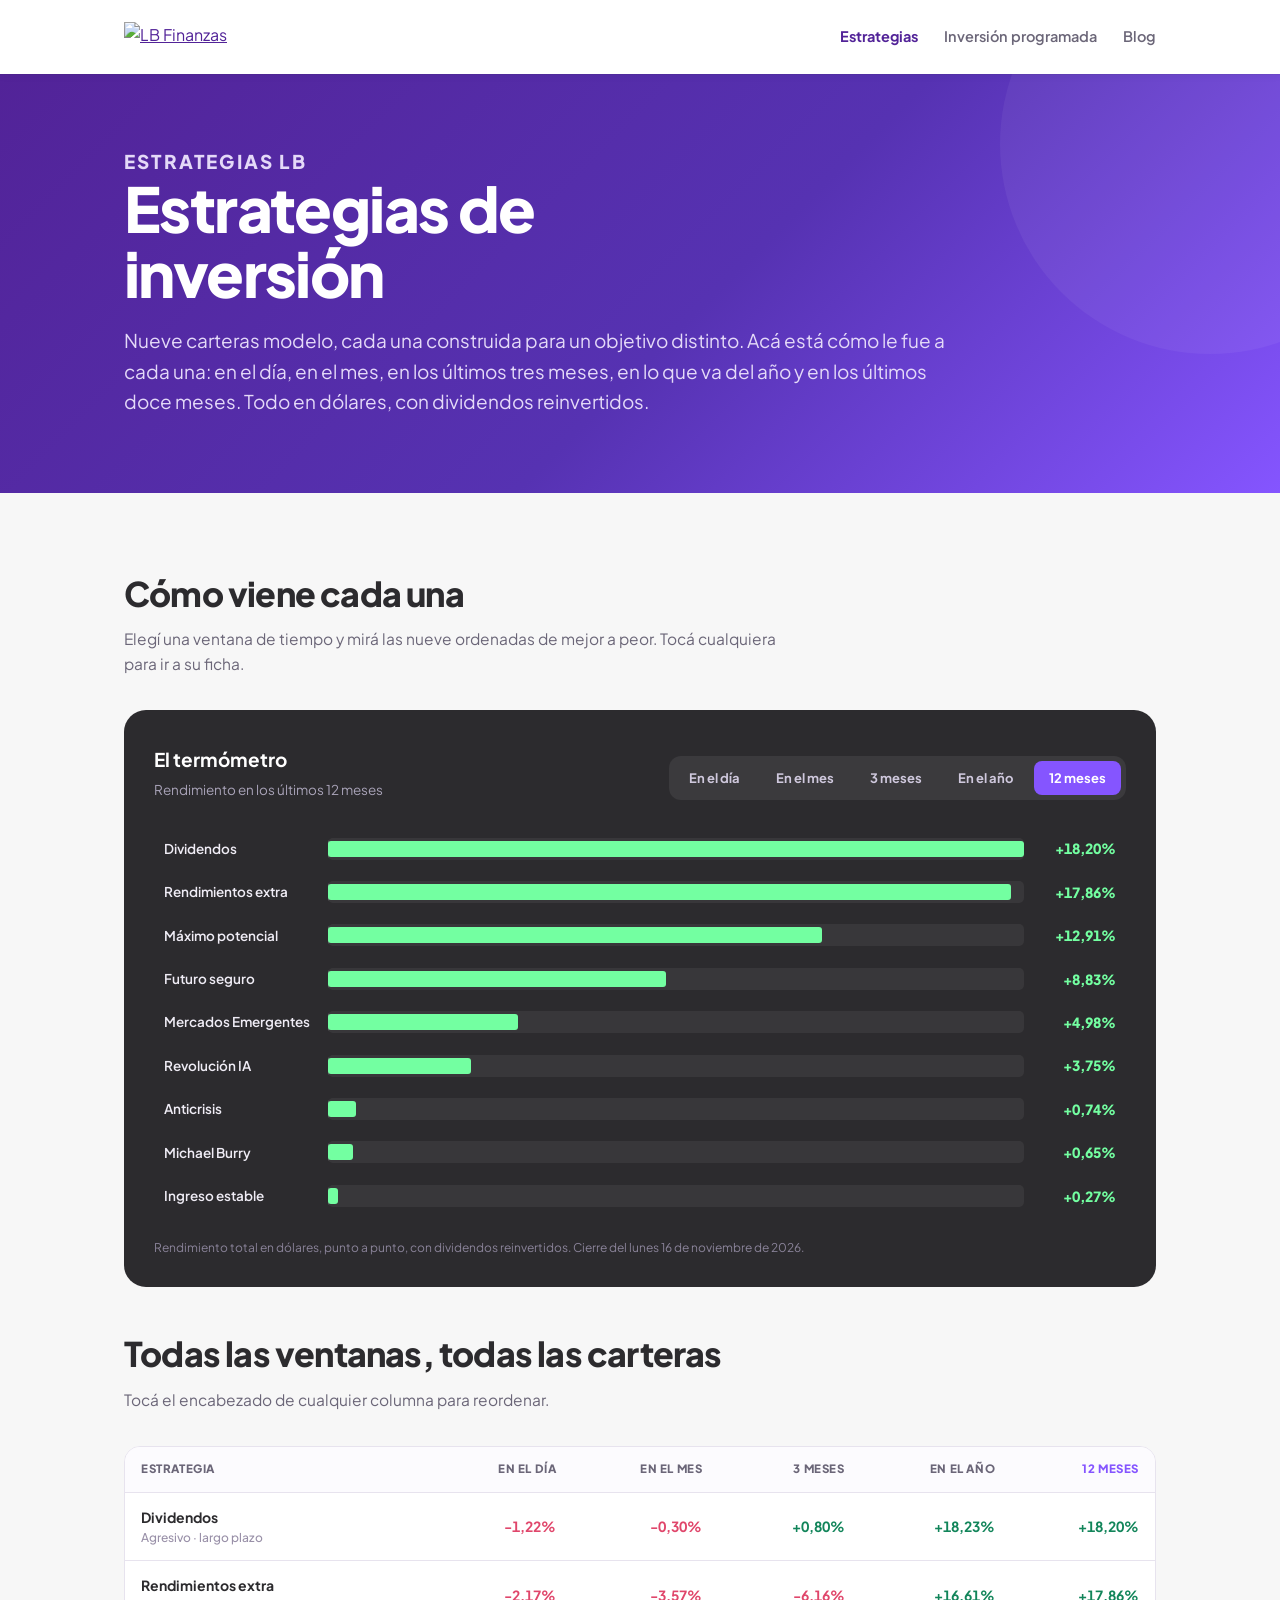
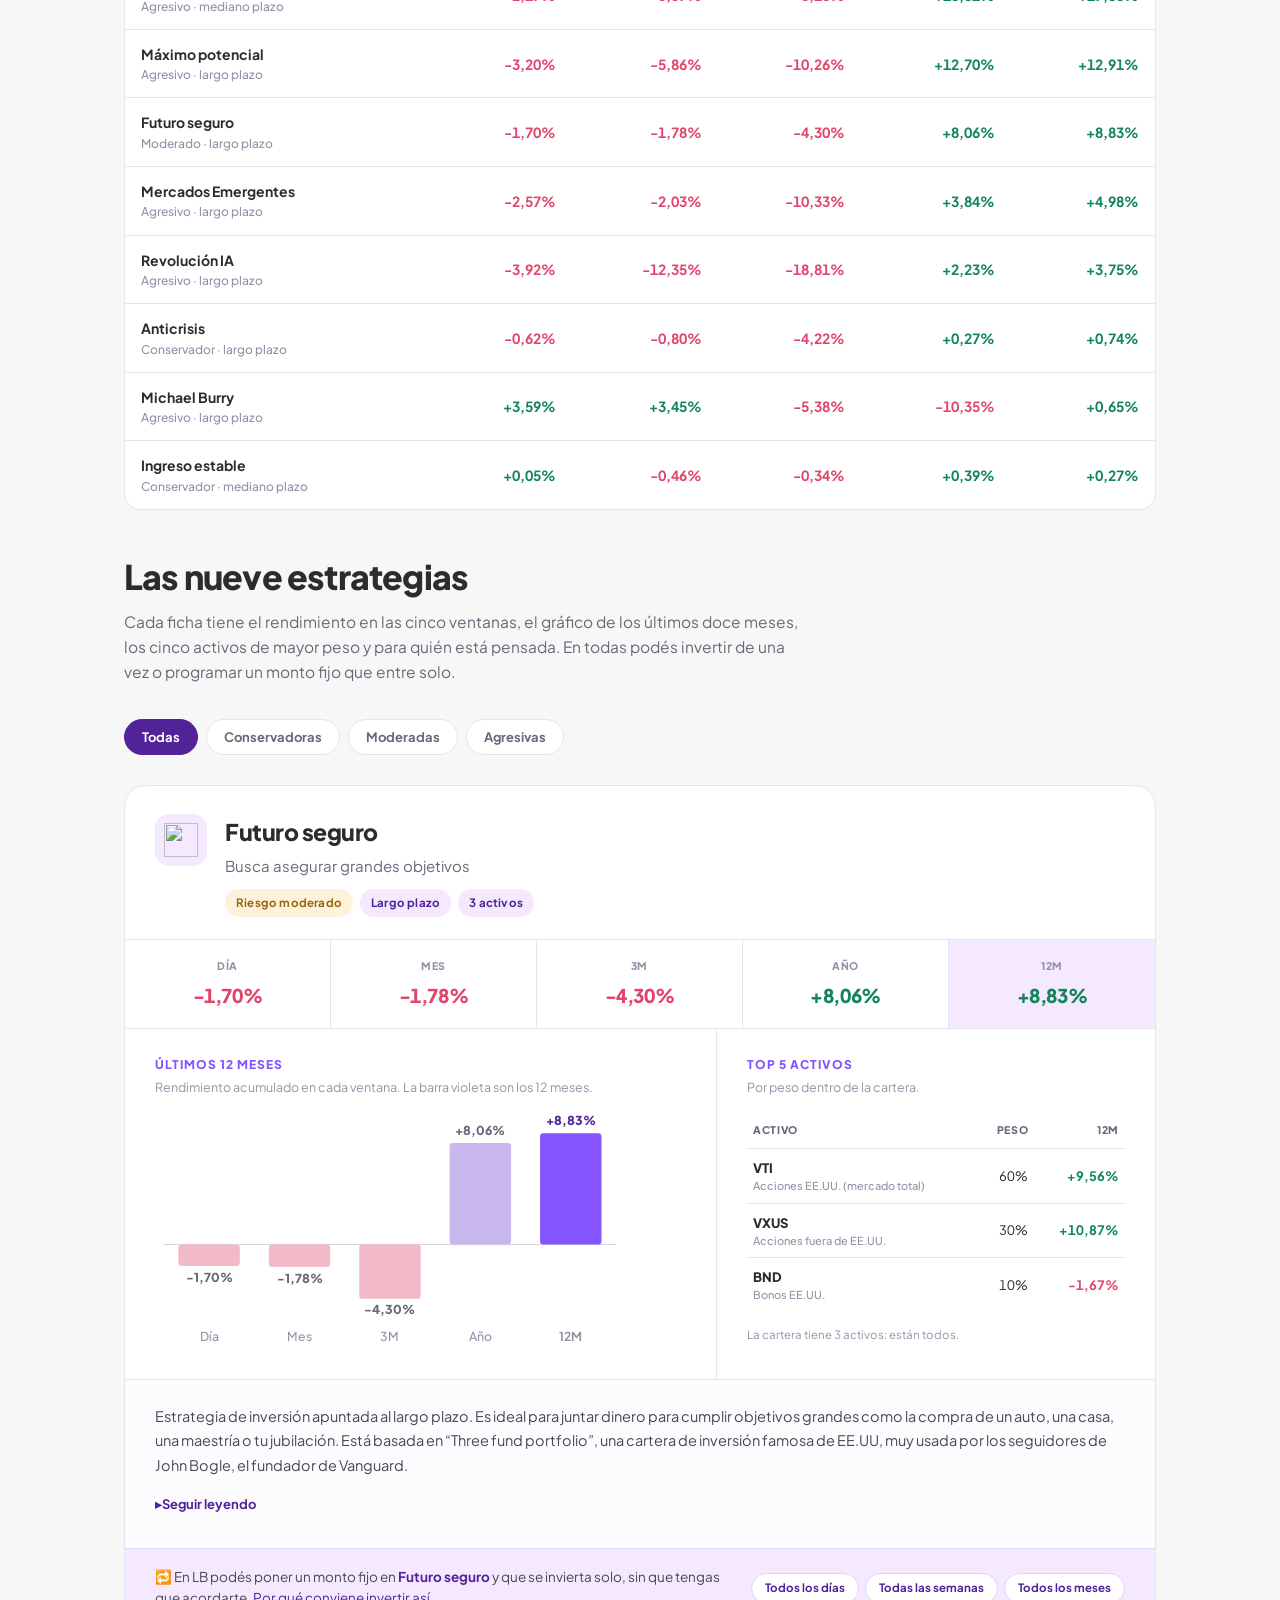
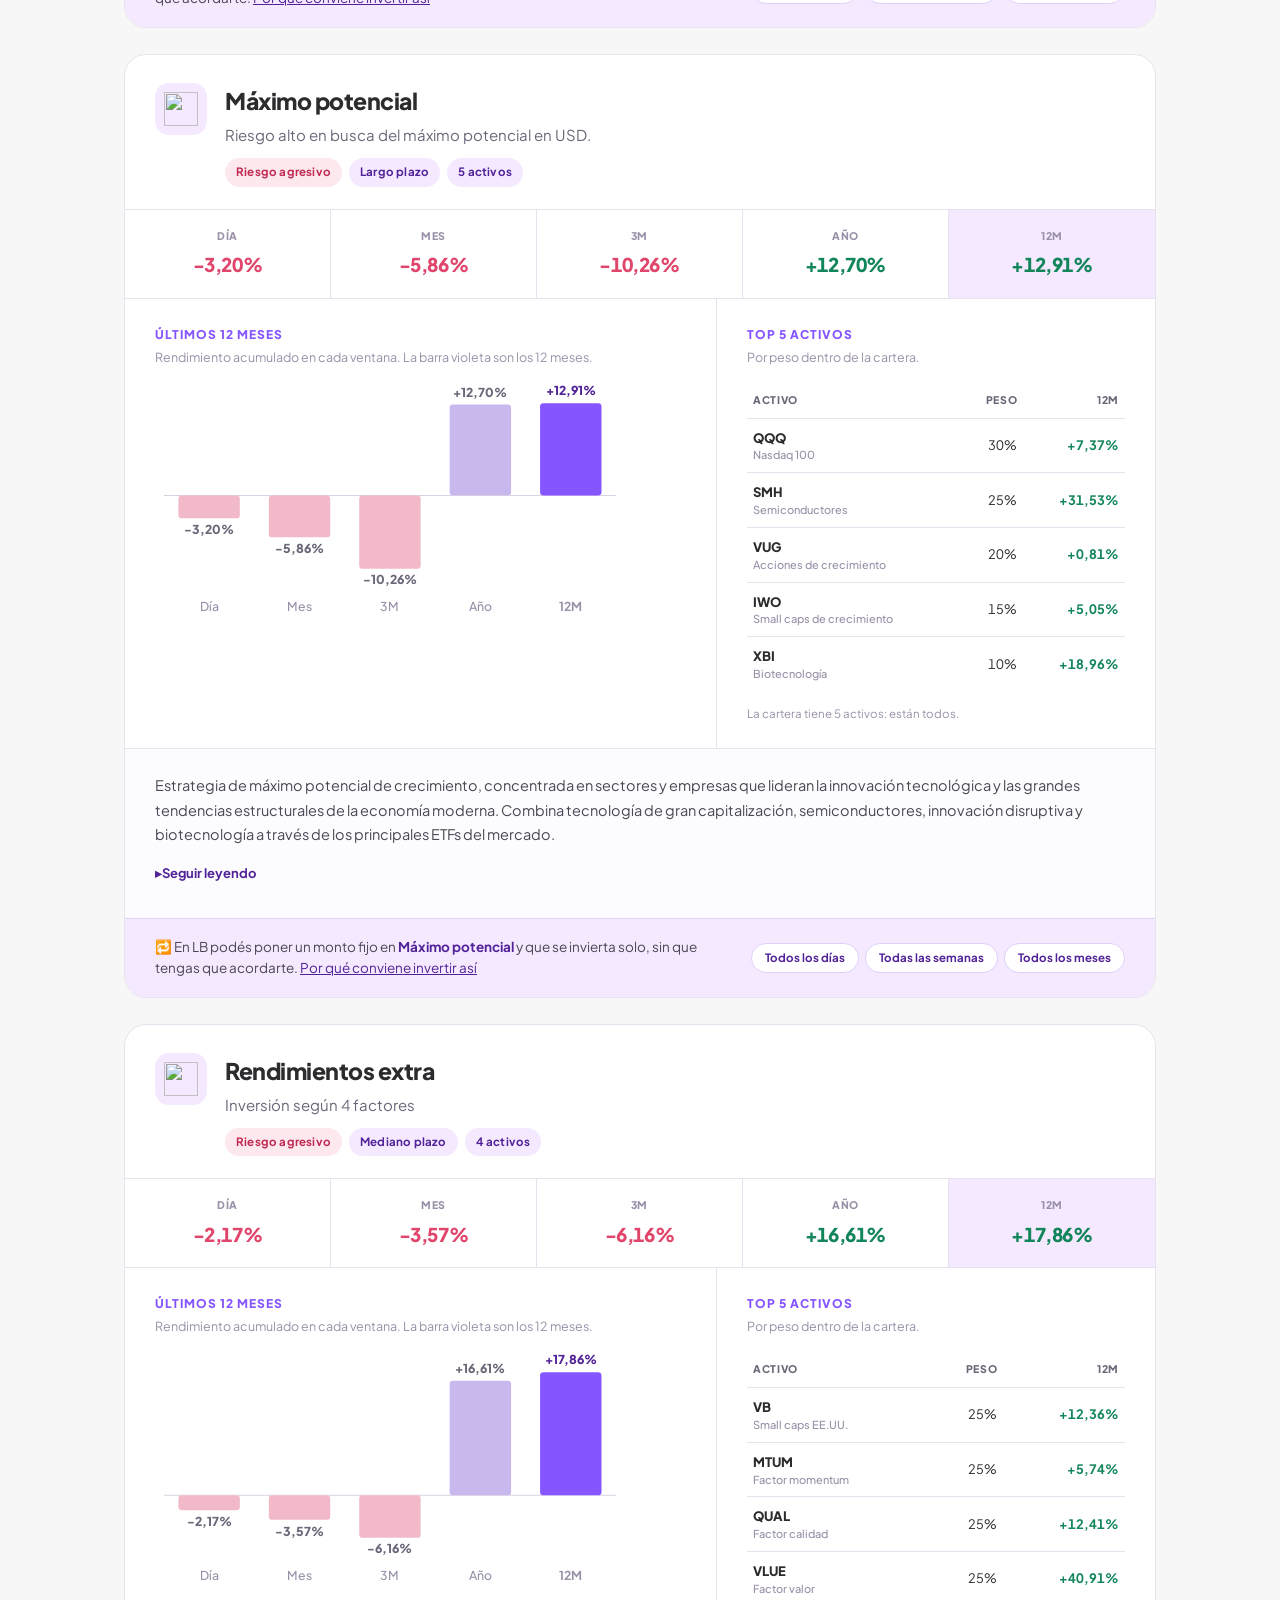
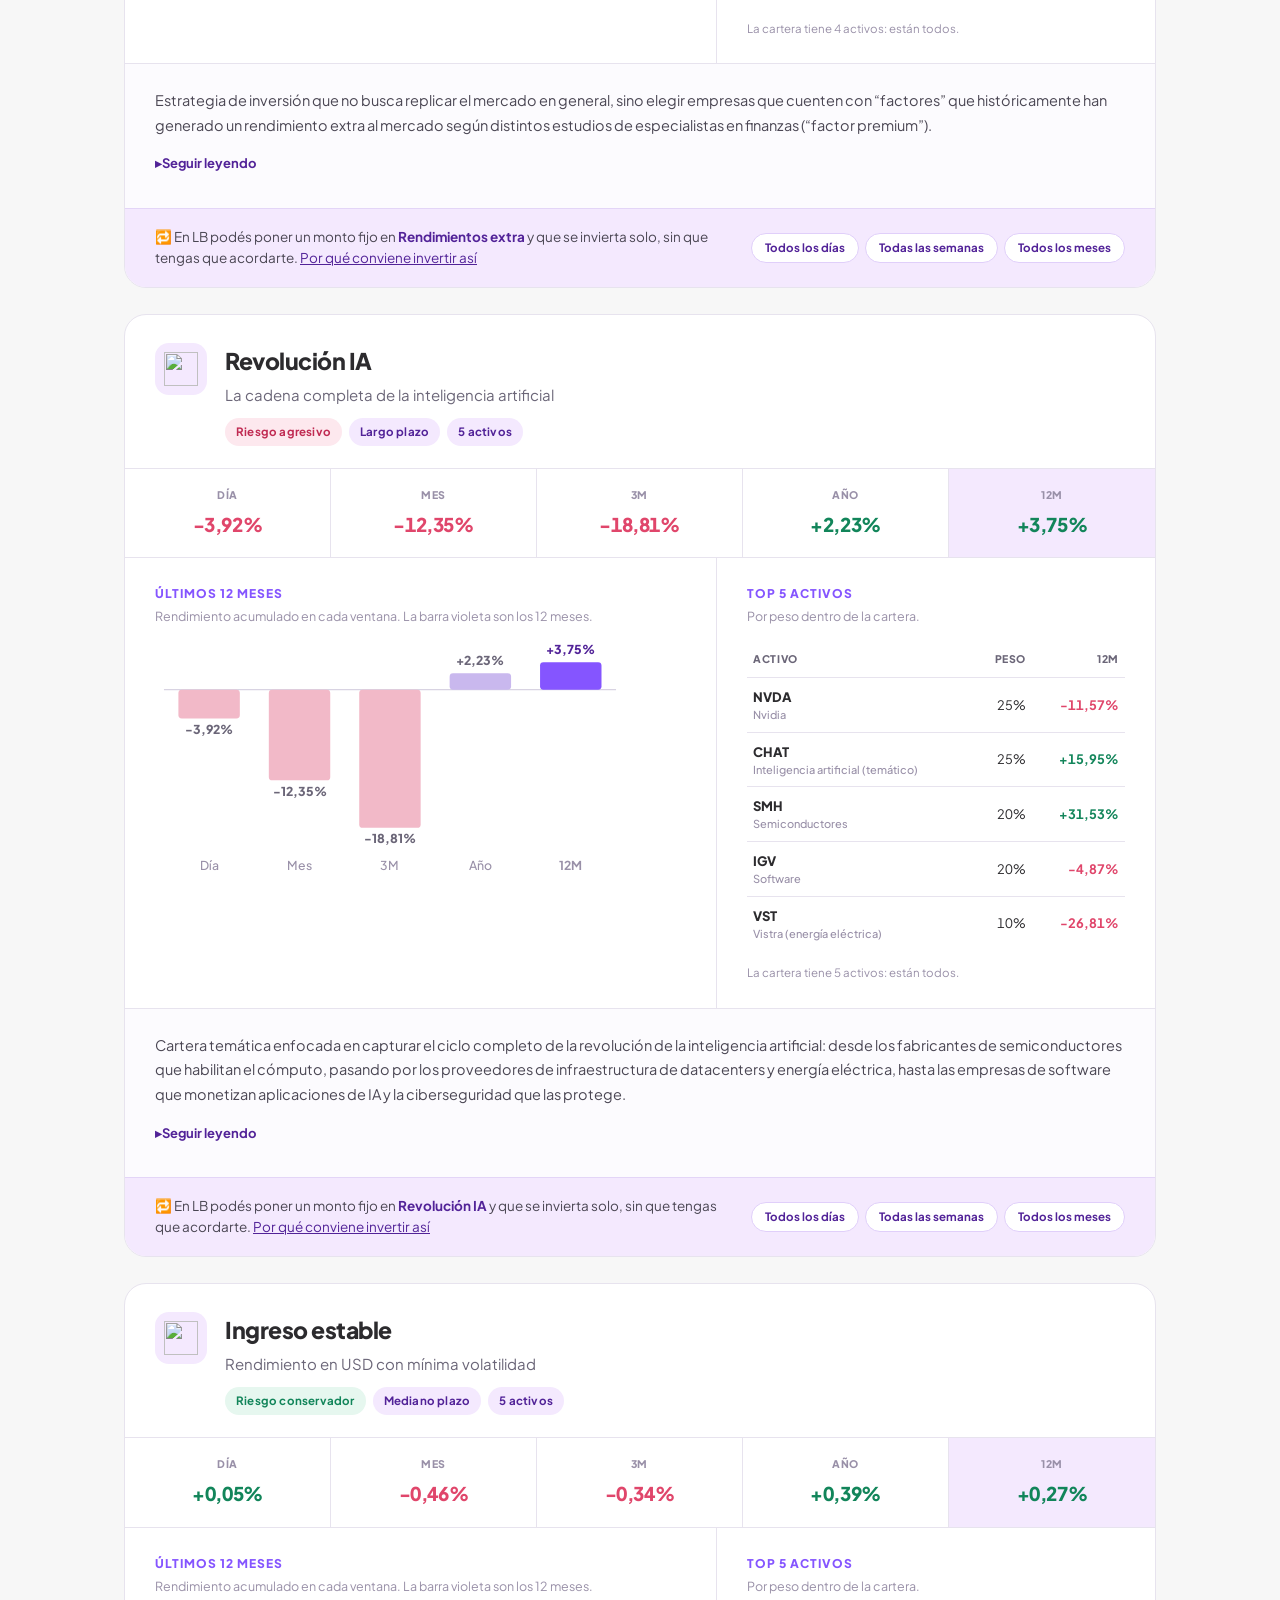
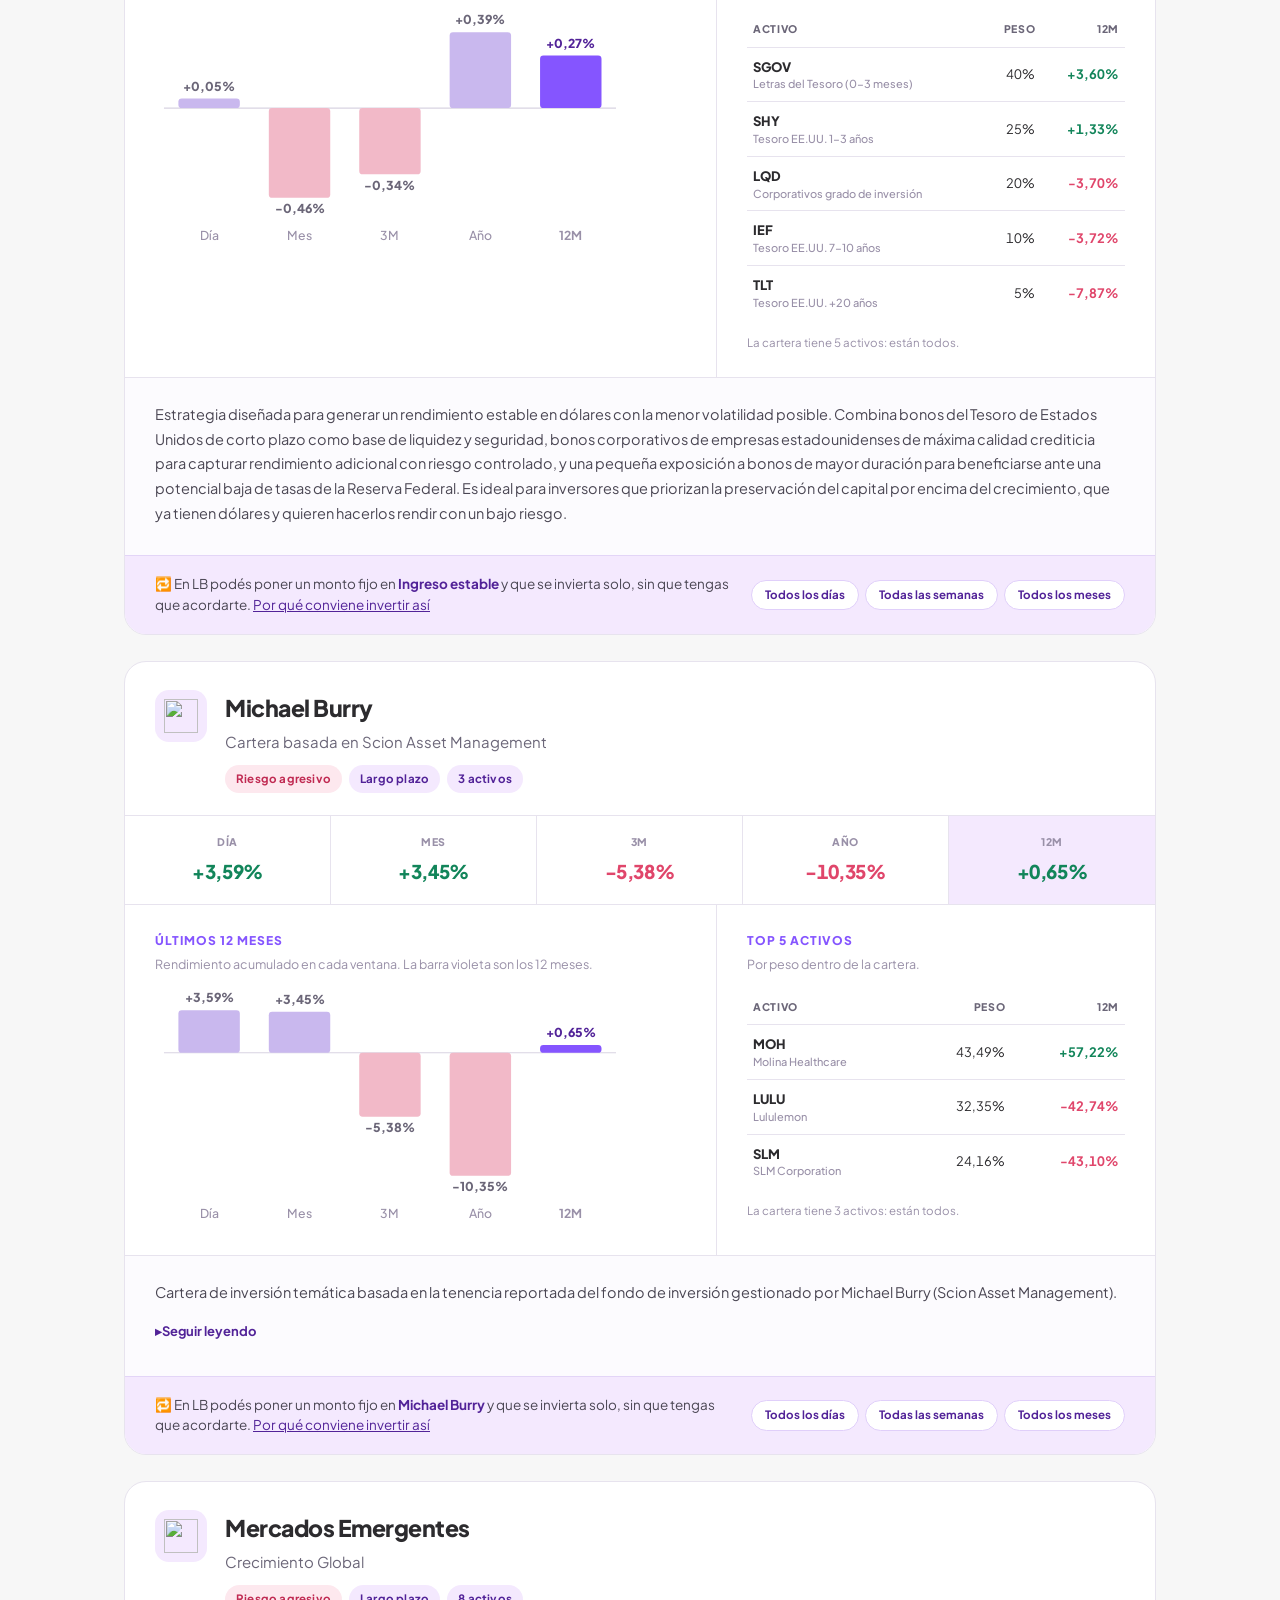
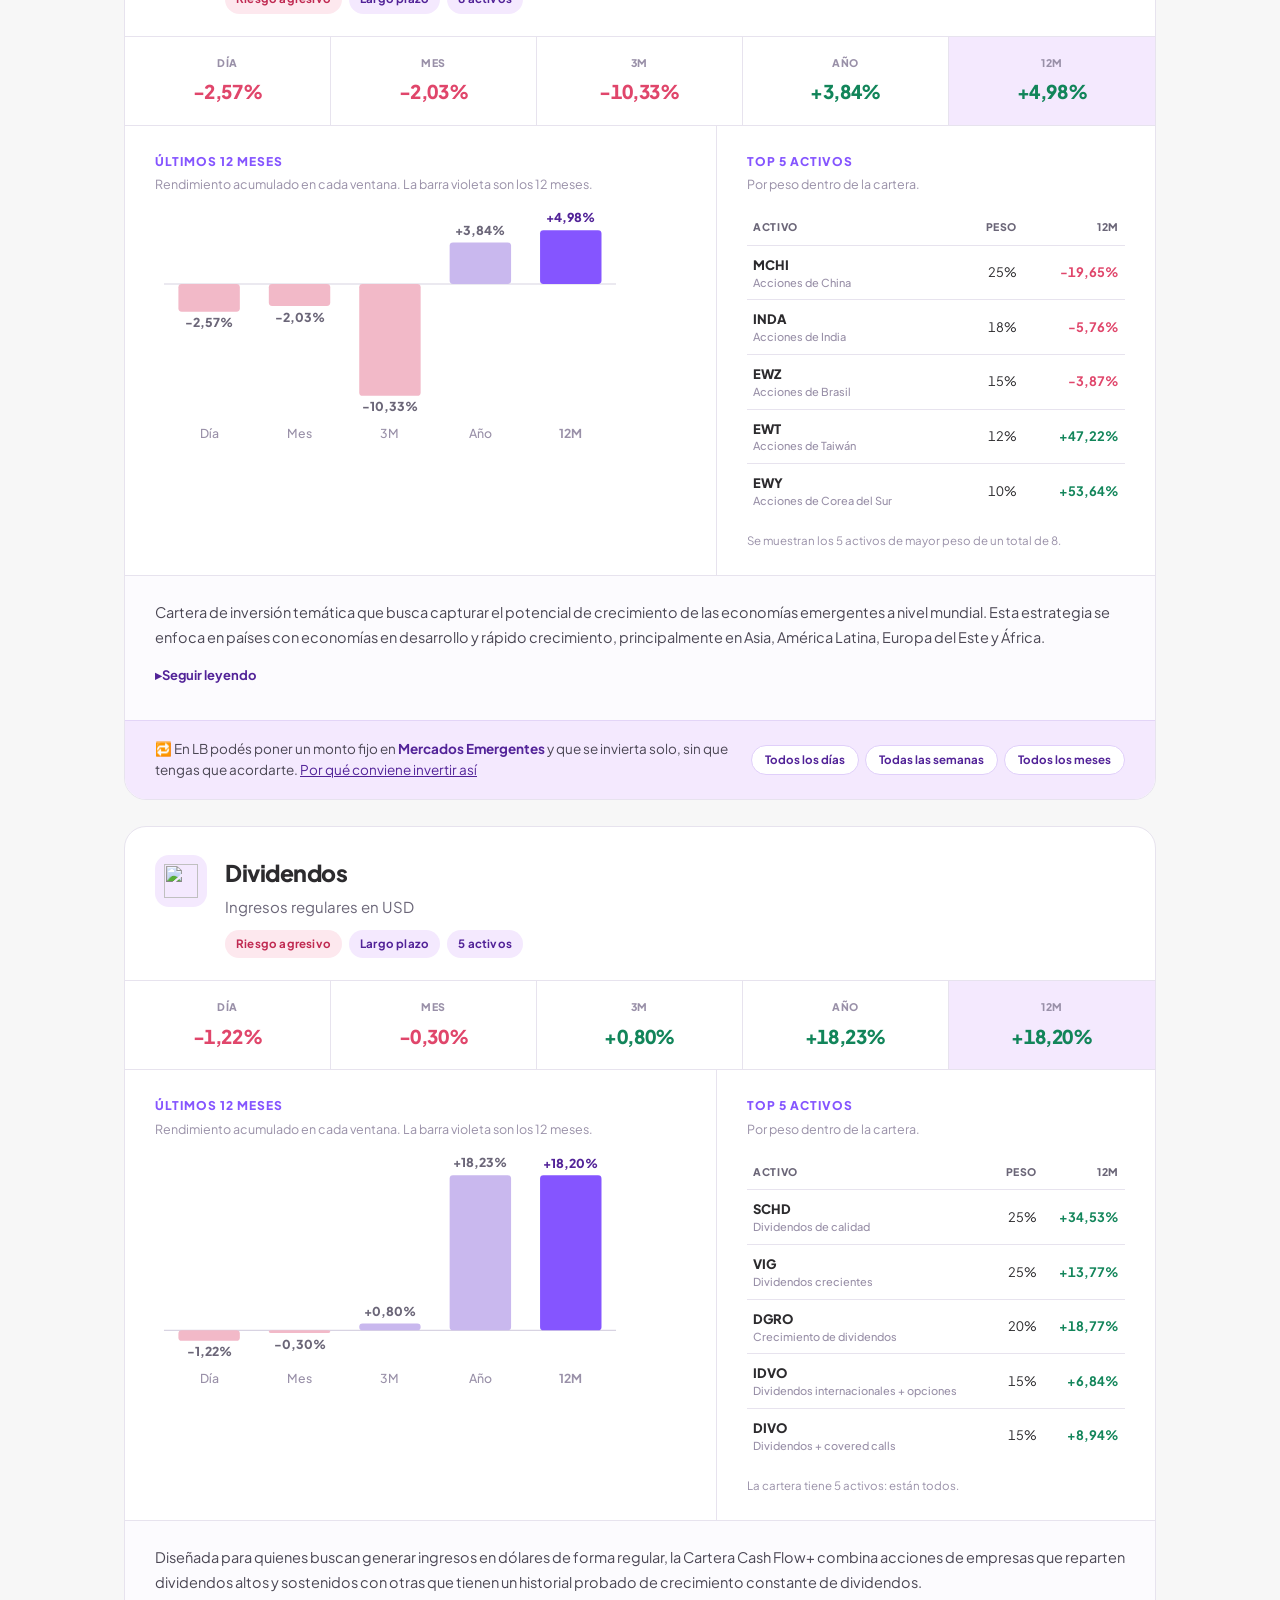
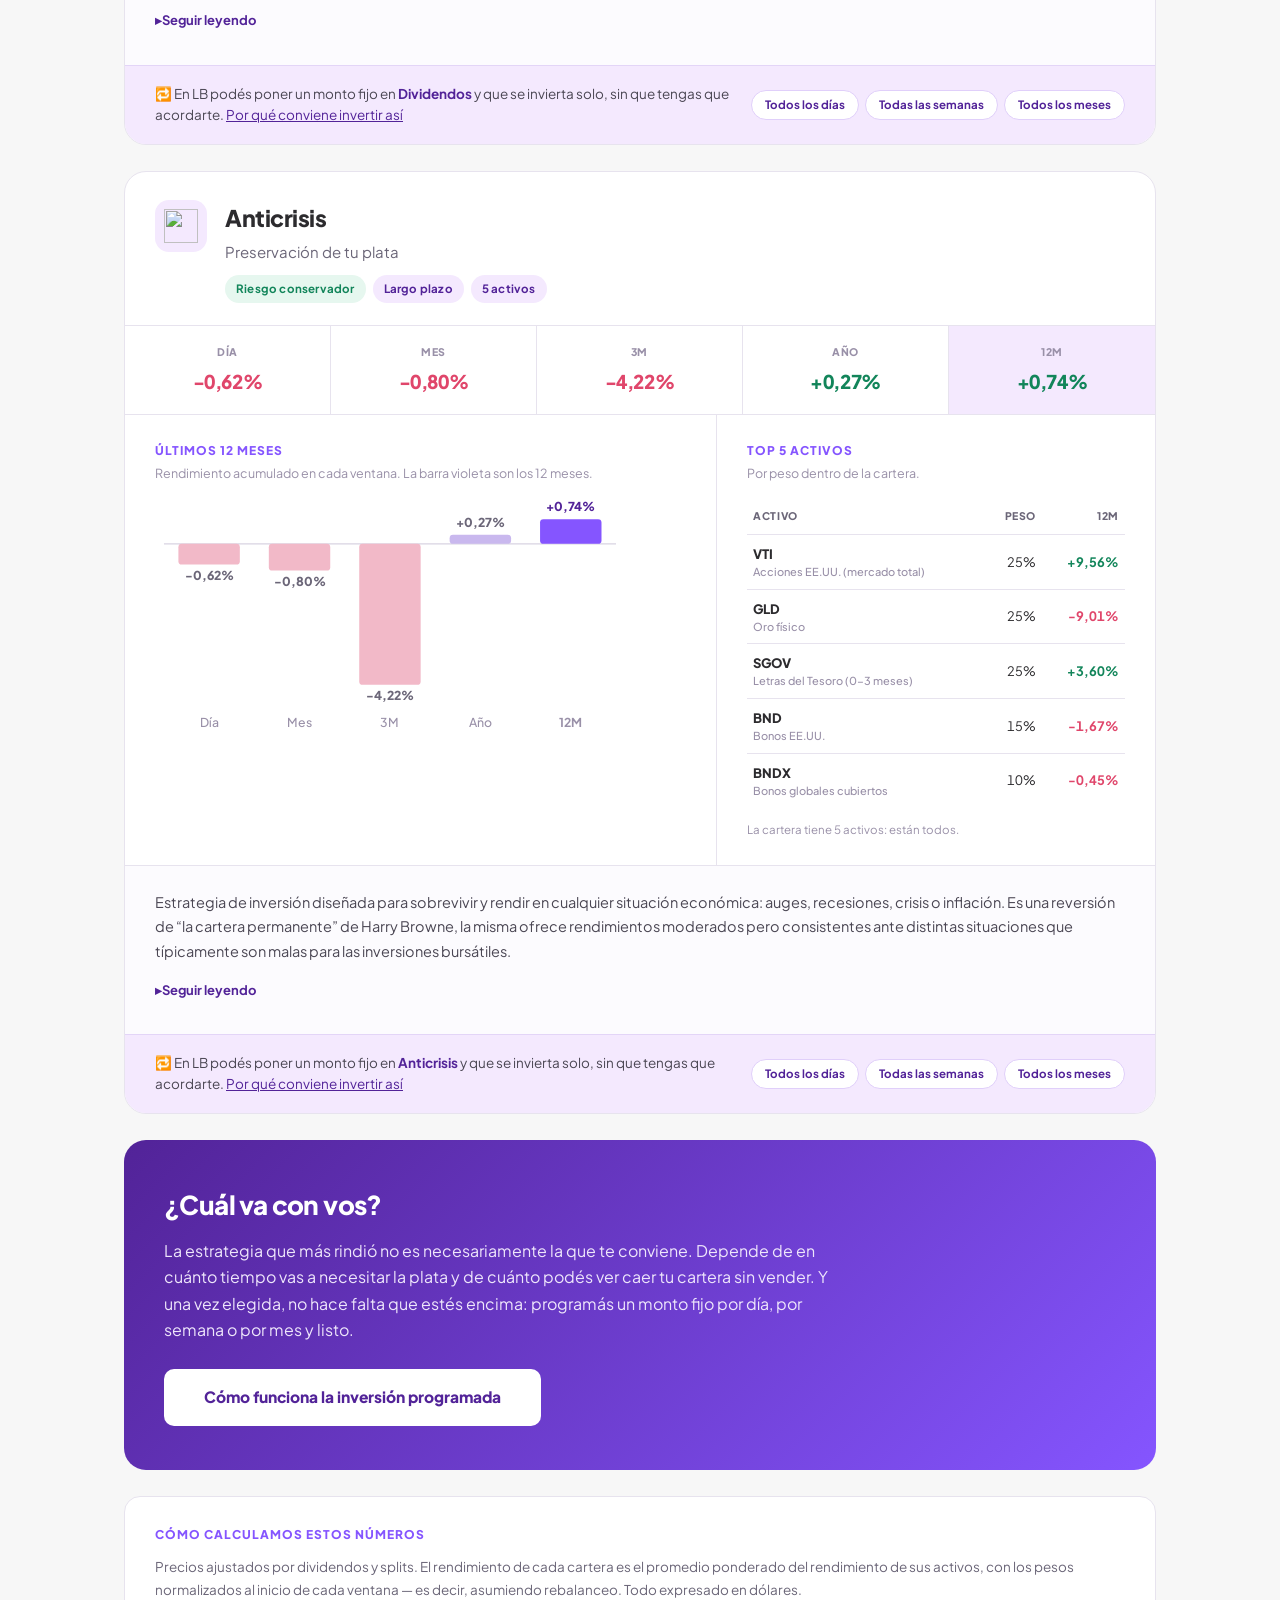
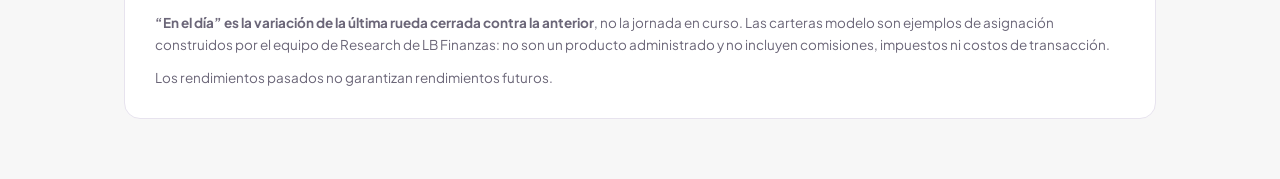
==== public/index.html @ f905b4fc "landing: rendimientos al 16/11/2026 [skip ci]" ====
<!DOCTYPE html>
<html lang="es-AR">
<head>
<meta charset="utf-8">
<meta name="viewport" content="width=device-width, initial-scale=1">
<title>Estrategias de inversión · LB Finanzas</title>
<meta name="description" content="Todas las estrategias de inversión de LB Finanzas, con su rendimiento en el día, el mes, los últimos 3 meses, el año y los últimos 12 meses.">
<link rel="icon" type="image/png" sizes="64x64" href="/assets/favicon-64.png">
<link rel="apple-touch-icon" sizes="180x180" href="/assets/apple-touch-icon.png">
<meta name="theme-color" content="#522398">
<link rel="preconnect" href="https://fonts.googleapis.com">
<link rel="preconnect" href="https://fonts.gstatic.com" crossorigin>
<link href="https://fonts.googleapis.com/css2?family=Plus+Jakarta+Sans:wght@400;500;600;700;800&display=swap" rel="stylesheet">
<style>
:root{
  --violeta:#522398;
  --violeta-medio:#5632b2;
  --acento:#8555ff;
  --lavanda:#f4e9fe;
  --verde:#73ffa1;
  --negro:#2c2b2e;
  --blanco:#fbfafd;
  --fondo:#f7f7f7;
  --gris:#6b6678;
  --gris-claro:#9990a8;
  --linea:#e7e3ee;
  --rojo:#e0466b;
  --verde-texto:#12855a;
  --grad:linear-gradient(135deg,#522398 0%,#5632b2 55%,#8555ff 100%);
  --radio:16px;
}
*{box-sizing:border-box}
html{scroll-behavior:smooth;scroll-padding-top:96px}
@media (prefers-reduced-motion:reduce){html{scroll-behavior:auto}*{animation:none!important;transition:none!important}}
body{
  margin:0;background:var(--fondo);color:var(--negro);
  font-family:'Plus Jakarta Sans',-apple-system,BlinkMacSystemFont,'Segoe UI',Arial,sans-serif;
  font-size:16px;line-height:1.6;-webkit-font-smoothing:antialiased;
}
.wrap{max-width:1080px;margin:0 auto;padding:0 24px}
.num{font-variant-numeric:tabular-nums;font-feature-settings:"tnum"}
a{color:var(--violeta)}
:focus-visible{outline:3px solid var(--acento);outline-offset:3px;border-radius:6px}

/* ---------- NAV ---------- */
.nav{position:sticky;top:0;z-index:50;background:#fff;box-shadow:0 1px 0 rgba(44,43,46,.06),0 2px 8px rgba(44,43,46,.05)}
.nav-in{max-width:1080px;margin:0 auto;padding:22px 24px;display:flex;align-items:center;gap:28px}
.nav-logo{display:flex;align-items:center;flex:0 0 auto}
.nav-logo img{height:30px;width:auto;display:block}
.nav-links{display:flex;align-items:center;gap:26px;margin-left:auto}
.nav-links a{font-size:14.5px;font-weight:600;color:var(--gris);text-decoration:none;white-space:nowrap}
.nav-links a:hover{color:var(--violeta)}
.nav-links a[aria-current="page"]{color:var(--violeta);font-weight:700}

/* ---------- HERO ---------- */
.hero{background:var(--violeta);background-image:var(--grad);color:#fff;padding:72px 0 76px;position:relative;overflow:hidden}
.hero::after{content:"";position:absolute;right:-140px;top:-140px;width:420px;height:420px;border-radius:50%;background:rgba(255,255,255,.05)}
.hero-in{position:relative;z-index:2;max-width:1080px;margin:0 auto;padding:0 24px}
.eyebrow{font-size:12px;font-weight:800;letter-spacing:2.2px;color:var(--verde);margin:0 0 18px}
.hero h1{font-size:clamp(38px,6vw,62px);line-height:1.04;font-weight:800;letter-spacing:-1.6px;margin:0 0 20px;max-width:15ch}
.hero p{font-size:clamp(16px,2vw,19px);line-height:1.6;color:#e4d9f8;max-width:60ch;margin:0}

/* ---------- SECCIONES ---------- */
section{padding:64px 0}
section:first-of-type{padding-top:74px}
section:first-of-type .sec-h{margin-top:0}
.sec-h{margin:40px 0 6px;font-size:clamp(26px,3.4vw,34px);font-weight:800;letter-spacing:-.8px}
.sec-b{margin:0 0 34px;font-size:15.5px;color:var(--gris);max-width:62ch}

/* ---------- TERMÓMETRO ---------- */
.termo{background:var(--negro);border-radius:22px;padding:34px 30px 30px;color:#fff}
.termo-top{display:flex;flex-wrap:wrap;gap:18px;align-items:flex-end;justify-content:space-between;margin-bottom:28px}
.termo-top h3{margin:0 0 4px;font-size:19px;font-weight:700;color:#fff}
.termo-top p{margin:0;font-size:13.5px;color:#a9a3b8}
.ventanas{display:flex;flex-wrap:wrap;gap:6px;background:rgba(255,255,255,.07);padding:5px;border-radius:12px}
.ventanas button{
  border:0;background:transparent;color:#cfc8dd;font-family:inherit;font-size:13px;font-weight:700;
  padding:9px 15px;border-radius:8px;cursor:pointer;transition:background .15s,color .15s;white-space:nowrap
}
.ventanas button:hover{color:#fff}
.ventanas button[aria-selected="true"]{background:var(--acento);color:#fff}
.barras{display:flex;flex-direction:column;gap:3px}
.barra{
  display:grid;grid-template-columns:150px 1fr 78px;align-items:center;gap:14px;
  padding:9px 10px;border-radius:10px;background:transparent;border:0;width:100%;
  color:inherit;font-family:inherit;text-align:left;cursor:pointer;text-decoration:none;transition:background .15s
}
.barra:hover{background:rgba(255,255,255,.06)}
.barra-n{font-size:13.5px;font-weight:600;color:#efecf5;overflow:hidden;text-overflow:ellipsis;white-space:nowrap}
.barra-riel{position:relative;height:22px;background:rgba(255,255,255,.06);border-radius:5px;overflow:hidden}
.barra-cero{position:absolute;top:0;bottom:0;width:1px;background:rgba(255,255,255,.28)}
.barra-f{position:absolute;top:3px;bottom:3px;border-radius:3px;transition:left .45s cubic-bezier(.4,0,.2,1),width .45s cubic-bezier(.4,0,.2,1)}
.barra-v{font-size:14px;font-weight:800;text-align:right}
.pos{color:var(--verde)}.neg{color:#ff8fa8}
.termo-pie{margin:22px 0 0;font-size:12px;color:#8a8399}

/* ---------- TABLA ---------- */
.tabla-caja{background:#fff;border:1px solid var(--linea);border-radius:var(--radio);overflow-x:auto}
table{width:100%;border-collapse:collapse;min-width:660px}
th,td{padding:13px 16px;text-align:right;font-size:14px;border-bottom:1px solid var(--linea)}
th:first-child,td:first-child{text-align:left}
thead th{font-size:11.5px;font-weight:800;letter-spacing:.6px;text-transform:uppercase;color:var(--gris);background:#fcfbfe;position:sticky;top:0}
tbody tr:last-child td{border-bottom:0}
tbody tr:hover{background:#fbf9ff}
td.nom a{font-weight:700;color:var(--negro);text-decoration:none}
td.nom a:hover{color:var(--violeta)}
td.nom small{display:block;font-weight:500;color:var(--gris-claro);font-size:12px}
.v-pos{color:var(--verde-texto);font-weight:700}
.v-neg{color:var(--rojo);font-weight:700}
.v-cero{color:var(--gris)}
th.ord{cursor:pointer;user-select:none;white-space:nowrap}
th.ord:hover{color:var(--violeta)}
th.ord[aria-sort]{color:var(--acento)}

/* ---------- FILTROS ---------- */
.filtros{display:flex;flex-wrap:wrap;gap:8px;margin-bottom:30px}
.filtros button{
  border:1px solid var(--linea);background:#fff;color:var(--gris);font-family:inherit;
  font-size:13px;font-weight:700;padding:9px 17px;border-radius:100px;cursor:pointer;transition:.15s
}
.filtros button:hover{border-color:var(--acento);color:var(--violeta)}
.filtros button[aria-pressed="true"]{background:var(--violeta);border-color:var(--violeta);color:#fff}

/* ---------- CARDS ---------- */
.cards{display:flex;flex-direction:column;gap:26px;margin-bottom:26px}
.card{background:#fff;border:1px solid var(--linea);border-radius:22px;overflow:hidden;scroll-margin-top:96px}
.card[hidden]{display:none}
.card-h{display:flex;gap:18px;align-items:flex-start;padding:28px 30px 22px;border-bottom:1px solid var(--linea)}
.card-ico{width:52px;height:52px;flex:0 0 52px;border-radius:14px;background:var(--lavanda);display:flex;align-items:center;justify-content:center;padding:9px}
.card-ico img{width:100%;height:100%;object-fit:contain}
.card-tit{flex:1;min-width:0}
.card-tit h3{margin:0 0 3px;font-size:23px;font-weight:800;letter-spacing:-.5px}
.card-tit p{margin:0 0 11px;font-size:15px;color:var(--gris)}
.chips{display:flex;flex-wrap:wrap;gap:7px}
.chip{font-size:11.5px;font-weight:700;padding:5px 11px;border-radius:100px;background:var(--lavanda);color:var(--violeta);letter-spacing:.2px}
.chip.r-conservative{background:#e6f7ef;color:#12855a}
.chip.r-moderate{background:#fff2dd;color:#9a6608}
.chip.r-aggressive{background:#fde8ee;color:#c02a52}

.kpis{display:grid;grid-template-columns:repeat(5,1fr);border-bottom:1px solid var(--linea)}
.kpi{padding:18px 14px;text-align:center;border-right:1px solid var(--linea)}
.kpi:last-child{border-right:0}
.kpi.destacado{background:var(--lavanda)}
.kpi-l{display:block;font-size:10.5px;font-weight:800;letter-spacing:.7px;text-transform:uppercase;color:var(--gris-claro);margin-bottom:5px}
.kpi-v{font-size:19px;font-weight:800;letter-spacing:-.4px}

.card-b{display:grid;grid-template-columns:1.15fr .85fr;gap:0}
.graf{padding:26px 30px;border-right:1px solid var(--linea)}
.bloque-t{margin:0 0 3px;font-size:12px;font-weight:800;letter-spacing:1px;color:var(--acento);text-transform:uppercase}
.bloque-s{margin:0 0 16px;font-size:12.5px;color:var(--gris-claro)}
.graf svg{width:100%;max-width:470px;height:auto;display:block}
.act{padding:26px 30px}
.act table{min-width:0}
.act th,.act td{padding:9px 6px;font-size:13px}
.act thead th{background:transparent;position:static;font-size:10.5px}
.act td.tk{text-align:left}
.act .tk b{font-weight:800;color:var(--negro)}
.act .tk small{display:block;font-size:11px;color:var(--gris-claro);font-weight:500;line-height:1.35}
.sd{color:var(--gris-claro);font-weight:500}
.act-pie{margin:14px 0 0;font-size:11.5px;color:var(--gris-claro);line-height:1.5}

.desc{padding:24px 30px 30px;border-top:1px solid var(--linea);background:#fcfbfe}
.desc p{margin:0 0 12px;font-size:14.5px;line-height:1.7;color:#4a4653}
.desc p:last-child{margin-bottom:0}
.desc details summary{cursor:pointer;font-size:13px;font-weight:700;color:var(--violeta);list-style:none;padding:4px 0}
.desc details summary::-webkit-details-marker{display:none}
.desc details summary::before{content:"▸ ";display:inline-block;transition:transform .2s}
.desc details[open] summary::before{content:"▾ "}
.desc details[open] summary{margin-bottom:12px}

/* ---------- INVERSIÓN PROGRAMADA ---------- */
.prog{display:flex;flex-wrap:wrap;align-items:center;gap:16px;justify-content:space-between;
  padding:18px 30px;background:var(--lavanda);border-top:1px solid #e3d5f7}
.prog-txt{flex:1 1 340px;min-width:0}
.prog-txt p{margin:0;font-size:13.5px;line-height:1.55;color:#4a4653}
.prog-txt b{color:var(--violeta);font-weight:700}
.frec{display:flex;gap:6px;flex:0 0 auto}
.frec span{font-size:11.5px;font-weight:700;color:var(--violeta);background:#fff;
  border:1px solid #e0cffa;border-radius:100px;padding:5px 13px;white-space:nowrap}
@media (max-width:560px){.prog{padding:16px 20px}}

/* ---------- CIERRE ---------- */
.cierre{background:var(--violeta);background-image:linear-gradient(135deg,#522398 0%,#8555ff 100%);border-radius:22px;padding:44px 40px;margin-top:22px;color:#fff}
.cierre h3{margin:0 0 12px;font-size:26px;font-weight:800;letter-spacing:-.6px}
.cierre p{margin:0 0 26px;font-size:16px;line-height:1.65;color:#eee6fb;max-width:56ch}
.btn{display:inline-block;padding:16px 40px;border-radius:10px;background:#fff;color:var(--violeta);font-size:15.5px;font-weight:800;text-decoration:none}
.btn:hover{background:var(--verde);color:var(--negro)}

.metodo{background:#fff;border:1px solid var(--linea);border-radius:var(--radio);padding:28px 30px}
.metodo h4{margin:0 0 12px;font-size:12px;font-weight:800;letter-spacing:1px;color:var(--acento);text-transform:uppercase}
.metodo p{margin:0 0 11px;font-size:13.5px;line-height:1.65;color:var(--gris)}
.metodo p:last-child{margin-bottom:0}
footer{padding:0 0 60px}

@media (max-width:860px){
  .card-b{grid-template-columns:1fr}
  .graf{border-right:0;border-bottom:1px solid var(--linea)}
  .kpis{grid-template-columns:repeat(3,1fr)}
  .kpi{border-bottom:1px solid var(--linea)}
  .kpi:nth-child(3){border-right:0}
  .barra{grid-template-columns:120px 1fr 66px;gap:10px}
  .nav-links{gap:16px}
  .nav-links a{font-size:13px}
}
@media (max-width:560px){
  .wrap,.hero-in,.nav-in{padding-left:18px;padding-right:18px}
  .nav-in{gap:14px;padding:18px}
  .nav-logo img{height:24px}
  .nav-links{gap:14px}
  .nav-links a{font-size:12.5px}
    .hero{padding:52px 0 70px}
  section{padding:46px 0}
  .sec-h{margin-top:26px}
  .termo{padding:24px 18px}
  .barra{grid-template-columns:1fr 62px;gap:8px;padding:8px}
  .barra-riel{grid-column:1/-1;grid-row:2}
  .barra-n{white-space:normal}
  .kpis{grid-template-columns:repeat(2,1fr)}
  .kpi:nth-child(3){border-right:1px solid var(--linea)}
  .kpi:nth-child(5){border-right:0}
  .card-h,.graf,.act,.desc{padding-left:20px;padding-right:20px}
  .cierre{padding:32px 24px}
  .btn,}
</style>
</head>
<body>

<nav class="nav">
  <div class="nav-in">
    <a class="nav-logo" href="https://lbfinanzas.com/" aria-label="LB Finanzas — inicio">
      <img src="/assets/lb-logo.png" alt="LB Finanzas" width="250" height="30">
    </a>
    <div class="nav-links">
      <a href="/estrategias-de-inversion" aria-current="page">Estrategias</a>
      <a href="/inversion-programada-dca">Inversión programada</a>
      <a href="https://lbfinanzas.com/blog">Blog</a>
    </div>
  </div>
</nav>

<header class="hero">
  <div class="hero-in">
    <p class="eyebrow">ESTRATEGIAS LB</p>
    <h1>Estrategias de inversión</h1>
    <p>Nueve carteras modelo, cada una construida para un objetivo distinto. Acá está cómo le fue a cada una: en el día, en el mes, en los últimos tres meses, en lo que va del año y en los últimos doce meses. Todo en dólares, con dividendos reinvertidos.</p>
  </div>
</header>


<main>

<section class="wrap" id="comparar">
  <h2 class="sec-h">Cómo viene cada una</h2>
  <p class="sec-b">Elegí una ventana de tiempo y mirá las nueve ordenadas de mejor a peor. Tocá cualquiera para ir a su ficha.</p>
  <div class="termo">
    <div class="termo-top">
      <div>
        <h3>El termómetro</h3>
        <p id="termoSub">Rendimiento en los últimos 12 meses</p>
      </div>
      <div class="ventanas" role="tablist" aria-label="Ventana de tiempo">
        <button role="tab" data-v="0">En el día</button>
        <button role="tab" data-v="1">En el mes</button>
        <button role="tab" data-v="2">3 meses</button>
        <button role="tab" data-v="3">En el año</button>
        <button role="tab" data-v="4" aria-selected="true">12 meses</button>
      </div>
    </div>
    <div class="barras" id="barras"></div>
    <p class="termo-pie">Rendimiento total en dólares, punto a punto, con dividendos reinvertidos. Cierre del lunes 16 de noviembre de 2026.</p>
  </div>
</section>

<section class="wrap" id="tabla">
  <h2 class="sec-h">Todas las ventanas, todas las carteras</h2>
  <p class="sec-b">Tocá el encabezado de cualquier columna para reordenar.</p>
  <div class="tabla-caja">
    <table id="tablaComp">
      <thead>
        <tr>
          <th class="ord" data-c="-1" scope="col">Estrategia</th>
          <th class="ord" data-c="0" scope="col">En el día</th>
          <th class="ord" data-c="1" scope="col">En el mes</th>
          <th class="ord" data-c="2" scope="col">3 meses</th>
          <th class="ord" data-c="3" scope="col">En el año</th>
          <th class="ord" data-c="4" aria-sort="descending" scope="col">12 meses</th>
        </tr>
      </thead>
      <tbody id="tablaBody"></tbody>
    </table>
  </div>
</section>

<section class="wrap" id="estrategias">
  <h2 class="sec-h">Las nueve estrategias</h2>
  <p class="sec-b">Cada ficha tiene el rendimiento en las cinco ventanas, el gráfico de los últimos doce meses, los cinco activos de mayor peso y para quién está pensada. En todas podés invertir de una vez o programar un monto fijo que entre solo.</p>
  <div class="filtros" id="filtros">
    <button data-f="todas" aria-pressed="true">Todas</button>
    <button data-f="conservative" aria-pressed="false">Conservadoras</button>
    <button data-f="moderate" aria-pressed="false">Moderadas</button>
    <button data-f="aggressive" aria-pressed="false">Agresivas</button>
  </div>
  <div class="cards" id="cards"></div>
</section>

<section class="wrap">
  <div class="cierre">
    <h3>¿Cuál va con vos?</h3>
    <p>La estrategia que más rindió no es necesariamente la que te conviene. Depende de en cuánto tiempo vas a necesitar la plata y de cuánto podés ver caer tu cartera sin vender. Y una vez elegida, no hace falta que estés encima: programás un monto fijo por día, por semana o por mes y listo.</p>
      <a class="btn" href="/inversion-programada-dca">Cómo funciona la inversión programada</a>
  </div>
</section>

<section class="wrap" id="metodologia" style="padding-top:26px">
  <div class="metodo">
    <h4>Cómo calculamos estos números</h4>
    <p>Precios ajustados por dividendos y splits. El rendimiento de cada cartera es el promedio ponderado del rendimiento de sus activos, con los pesos normalizados al inicio de cada ventana — es decir, asumiendo rebalanceo. Todo expresado en dólares.</p>
    <p><strong>“En el día” es la variación de la última rueda cerrada contra la anterior</strong>, no la jornada en curso. Las carteras modelo son ejemplos de asignación construidos por el equipo de Research de LB Finanzas: no son un producto administrado y no incluyen comisiones, impuestos ni costos de transacción.</p>
    <p>Los rendimientos pasados no garantizan rendimientos futuros.</p>
  </div>
</section>

</main>
<footer></footer>

<script>
const VENTANAS = ['En el día','En el mes','Últimos 3 meses','En el año (YTD)','Últimos 12 meses'];
const VENT_CORTA = ['Día','Mes','3M','Año','12M'];
const ESTRATEGIAS = [
 {
  "id": "futuro-seguro",
  "nombre": "Futuro seguro",
  "subtitulo": "Busca asegurar grandes objetivos",
  "icono": "https://static.letsbit.io/securities-icons/strategy3f.svg",
  "riesgo": "Moderado",
  "riesgoKey": "moderate",
  "plazo": "Largo plazo",
  "ret": [
   -1.7,
   -1.78,
   -4.3,
   8.06,
   8.83
  ],
  "activos": [
   {
    "t": "VTI",
    "peso": 60.0,
    "nombre": "Acciones EE.UU. (mercado total)",
    "r12m": 9.56
   },
   {
    "t": "VXUS",
    "peso": 30.0,
    "nombre": "Acciones fuera de EE.UU.",
    "r12m": 10.87
   },
   {
    "t": "BND",
    "peso": 10.0,
    "nombre": "Bonos EE.UU.",
    "r12m": -1.67
   }
  ],
  "totalActivos": 3,
  "descripcion": [
   "Estrategia de inversión apuntada al largo plazo. Es ideal para juntar dinero para cumplir objetivos grandes como la compra de un auto, una casa, una maestría o tu jubilación. Está basada en “Three fund portfolio”, una cartera de inversión famosa de EE.UU, muy usada por los seguidores de John Bogle, el fundador de Vanguard.",
   "Consiste en la inversión en tres ETF (fondos de inversión): un fondo de acciones de Estados Unidos (VTI), un fondo de acciones de otros países desarrollados y emergentes y un fondo de bonos en dólares.",
   "Con los fondos 1 y 2, estamos básicamente invirtiendo en acciones de todo el mundo. En vez de elegir una empresa, la cual puede fallar, estamos invirtiendo en la economía global y su crecimiento de la mano de la innovación tecnológica. La función del fondo 3, que invierte en bonos, es disminuir la volatilidad de nuestra cartera. Como los bonos son más estables que las acciones, tener bonos hace que nuestra cartera de inversión se mueva de una forma más previsible y que en los momentos que baje la bolsa, baje mucho menos."
  ],
  "serie": null
 },
 {
  "id": "maximo-potencial",
  "nombre": "Máximo potencial",
  "subtitulo": "Riesgo alto en busca del máximo potencial en USD.",
  "icono": "https://s3.us-east-2.amazonaws.com/static.letsbit.io/securities-promo/max_power.svg",
  "riesgo": "Agresivo",
  "riesgoKey": "aggressive",
  "plazo": "Largo plazo",
  "ret": [
   -3.2,
   -5.86,
   -10.26,
   12.7,
   12.91
  ],
  "activos": [
   {
    "t": "QQQ",
    "peso": 30.0,
    "nombre": "Nasdaq 100",
    "r12m": 7.37
   },
   {
    "t": "SMH",
    "peso": 25.0,
    "nombre": "Semiconductores",
    "r12m": 31.53
   },
   {
    "t": "VUG",
    "peso": 20.0,
    "nombre": "Acciones de crecimiento",
    "r12m": 0.81
   },
   {
    "t": "IWO",
    "peso": 15.0,
    "nombre": "Small caps de crecimiento",
    "r12m": 5.05
   },
   {
    "t": "XBI",
    "peso": 10.0,
    "nombre": "Biotecnología",
    "r12m": 18.96
   }
  ],
  "totalActivos": 5,
  "descripcion": [
   "Estrategia de máximo potencial de crecimiento, concentrada en sectores y empresas que lideran la innovación tecnológica y las grandes tendencias estructurales de la economía moderna. Combina tecnología de gran capitalización, semiconductores, innovación disruptiva y biotecnología a través de los principales ETFs del mercado.",
   "Pensada para inversores con alta tolerancia al riesgo que buscan maximizar el crecimiento de su capital en dólares y están dispuestos a asumir mayor volatilidad a cambio de un rendimiento esperado superior al promedio del mercado."
  ],
  "serie": null
 },
 {
  "id": "rendimientos-extra",
  "nombre": "Rendimientos extra",
  "subtitulo": "Inversión según 4 factores",
  "icono": "https://static.letsbit.io/securities-icons/strategyfactor.svg",
  "riesgo": "Agresivo",
  "riesgoKey": "aggressive",
  "plazo": "Mediano plazo",
  "ret": [
   -2.17,
   -3.57,
   -6.16,
   16.61,
   17.86
  ],
  "activos": [
   {
    "t": "VB",
    "peso": 25.0,
    "nombre": "Small caps EE.UU.",
    "r12m": 12.36
   },
   {
    "t": "MTUM",
    "peso": 25.0,
    "nombre": "Factor momentum",
    "r12m": 5.74
   },
   {
    "t": "QUAL",
    "peso": 25.0,
    "nombre": "Factor calidad",
    "r12m": 12.41
   },
   {
    "t": "VLUE",
    "peso": 25.0,
    "nombre": "Factor valor",
    "r12m": 40.91
   }
  ],
  "totalActivos": 4,
  "descripcion": [
   "Estrategia de inversión que no busca replicar el mercado en general, sino elegir empresas que cuenten con “factores” que históricamente han generado un rendimiento extra al mercado según distintos estudios de especialistas en finanzas (“factor premium”).",
   "Los factores utilizados son:",
   "1. Valor: toma el supuesto de que las acciones “baratas” según métricas fundamentales como el ratio precio-ganancias rinden mejor que las acciones “caras”.",
   "2. Tamaño: toma el supuesto de que empresas pequeñas históricamente rinden mejor que empresas grandes.",
   "3. Momentum: toma el supuesto de que acciones ganadoras tienden a seguir ganando.",
   "4. Calidad: toma el supuesto de que empresas de calidad (márgenes altos, bajo apalancamiento, ROE alto, etc) tienden a rendir más que sus opuestas.",
   "Para seleccionar empresas que cumplen estos factores, la cartera toma ETFs (fondos de inversión) de las principales gestoras mundiales que seleccionan sólo activos que cumplen estas condiciones."
  ],
  "serie": null
 },
 {
  "id": "revolucion-ia",
  "nombre": "Revolución IA",
  "subtitulo": "La cadena completa de la inteligencia artificial",
  "icono": "https://s3.us-east-2.amazonaws.com/static.letsbit.io/securities-promo/ia_revolution.svg",
  "riesgo": "Agresivo",
  "riesgoKey": "aggressive",
  "plazo": "Largo plazo",
  "ret": [
   -3.92,
   -12.35,
   -18.81,
   2.23,
   3.75
  ],
  "activos": [
   {
    "t": "NVDA",
    "peso": 25.0,
    "nombre": "Nvidia",
    "r12m": -11.57
   },
   {
    "t": "CHAT",
    "peso": 25.0,
    "nombre": "Inteligencia artificial (temático)",
    "r12m": 15.95
   },
   {
    "t": "SMH",
    "peso": 20.0,
    "nombre": "Semiconductores",
    "r12m": 31.53
   },
   {
    "t": "IGV",
    "peso": 20.0,
    "nombre": "Software",
    "r12m": -4.87
   },
   {
    "t": "VST",
    "peso": 10.0,
    "nombre": "Vistra (energía eléctrica)",
    "r12m": -26.81
   }
  ],
  "totalActivos": 5,
  "descripcion": [
   "Cartera temática enfocada en capturar el ciclo completo de la revolución de la inteligencia artificial: desde los fabricantes de semiconductores que habilitan el cómputo, pasando por los proveedores de infraestructura de datacenters y energía eléctrica, hasta las empresas de software que monetizan aplicaciones de IA y la ciberseguridad que las protege.",
   "La tesis central es que la IA representa una transformación tecnológica comparable a la electricidad o internet, y sus beneficios económicos se distribuyen a lo largo de toda la cadena de valor. Pensada para inversores con alta tolerancia al riesgo que buscan capitalizar el crecimiento estructural de la inteligencia artificial."
  ],
  "serie": null
 },
 {
  "id": "ingreso-estable",
  "nombre": "Ingreso estable",
  "subtitulo": "Rendimiento en USD con mínima volatilidad",
  "icono": "https://s3.us-east-2.amazonaws.com/static.letsbit.io/securities-promo/steady_income.svg",
  "riesgo": "Conservador",
  "riesgoKey": "conservative",
  "plazo": "Mediano plazo",
  "ret": [
   0.05,
   -0.46,
   -0.34,
   0.39,
   0.27
  ],
  "activos": [
   {
    "t": "SGOV",
    "peso": 40.0,
    "nombre": "Letras del Tesoro (0-3 meses)",
    "r12m": 3.6
   },
   {
    "t": "SHY",
    "peso": 25.0,
    "nombre": "Tesoro EE.UU. 1-3 años",
    "r12m": 1.33
   },
   {
    "t": "LQD",
    "peso": 20.0,
    "nombre": "Corporativos grado de inversión",
    "r12m": -3.7
   },
   {
    "t": "IEF",
    "peso": 10.0,
    "nombre": "Tesoro EE.UU. 7-10 años",
    "r12m": -3.72
   },
   {
    "t": "TLT",
    "peso": 5.0,
    "nombre": "Tesoro EE.UU. +20 años",
    "r12m": -7.87
   }
  ],
  "totalActivos": 5,
  "descripcion": [
   "Estrategia diseñada para generar un rendimiento estable en dólares con la menor volatilidad posible. Combina bonos del Tesoro de Estados Unidos de corto plazo como base de liquidez y seguridad, bonos corporativos de empresas estadounidenses de máxima calidad crediticia para capturar rendimiento adicional con riesgo controlado, y una pequeña exposición a bonos de mayor duración para beneficiarse ante una potencial baja de tasas de la Reserva Federal. Es ideal para inversores que priorizan la preservación del capital por encima del crecimiento, que ya tienen dólares y quieren hacerlos rendir con un bajo riesgo."
  ],
  "serie": null
 },
 {
  "id": "michael-burry-tematica",
  "nombre": "Michael Burry",
  "subtitulo": "Cartera basada en Scion Asset Management",
  "icono": "https://s3.us-east-2.amazonaws.com/static.letsbit.io/securities-promo/bear.svg",
  "riesgo": "Agresivo",
  "riesgoKey": "aggressive",
  "plazo": "Largo plazo",
  "ret": [
   3.59,
   3.45,
   -5.38,
   -10.35,
   0.65
  ],
  "activos": [
   {
    "t": "MOH",
    "peso": 43.49,
    "nombre": "Molina Healthcare",
    "r12m": 57.22
   },
   {
    "t": "LULU",
    "peso": 32.35,
    "nombre": "Lululemon",
    "r12m": -42.74
   },
   {
    "t": "SLM",
    "peso": 24.16,
    "nombre": "SLM Corporation",
    "r12m": -43.1
   }
  ],
  "totalActivos": 3,
  "descripcion": [
   "Cartera de inversión temática basada en la tenencia reportada del fondo de inversión gestionado por Michael Burry (Scion Asset Management).",
   "Michael Burry es uno de los “contrarian investors” mas reconocidos de las últimas décadas. Saltó a la fama tras la crisis inmobiliaria del 2008 donde su fondo obtuvo grandes retornos tras apostar contra el mercado de Real Estate. Es la inspiración de la película “The Big Short”.",
   "Aclaraciones:",
   "Los porcentajes solo muestran la tenencia en acciones y ETFs de acciones. La tenencia de bonos y efectivo no esta incluida. A su vez, la tenencia se construye en base a la información publica de reportes financieros la cual tiene un retraso promedio de un trimestre. Esta cartera replica posiciones históricas y no representa recomendaciones de inversión actuales de Michael Burry."
  ],
  "serie": null
 },
 {
  "id": "mercados-emergentes",
  "nombre": "Mercados Emergentes",
  "subtitulo": "Crecimiento Global",
  "icono": "https://s3.us-east-2.amazonaws.com/static.letsbit.io/securities-promo/emergent.svg",
  "riesgo": "Agresivo",
  "riesgoKey": "aggressive",
  "plazo": "Largo plazo",
  "ret": [
   -2.57,
   -2.03,
   -10.33,
   3.84,
   4.98
  ],
  "activos": [
   {
    "t": "MCHI",
    "peso": 25.0,
    "nombre": "Acciones de China",
    "r12m": -19.65
   },
   {
    "t": "INDA",
    "peso": 18.0,
    "nombre": "Acciones de India",
    "r12m": -5.76
   },
   {
    "t": "EWZ",
    "peso": 15.0,
    "nombre": "Acciones de Brasil",
    "r12m": -3.87
   },
   {
    "t": "EWT",
    "peso": 12.0,
    "nombre": "Acciones de Taiwán",
    "r12m": 47.22
   },
   {
    "t": "EWY",
    "peso": 10.0,
    "nombre": "Acciones de Corea del Sur",
    "r12m": 53.64
   }
  ],
  "totalActivos": 8,
  "descripcion": [
   "Cartera de inversión temática que busca capturar el potencial de crecimiento de las economías emergentes a nivel mundial. Esta estrategia se enfoca en países con economías en desarrollo y rápido crecimiento, principalmente en Asia, América Latina, Europa del Este y África.",
   "Los mercados emergentes incluyen 24 países en desarrollo con economías volátiles y de rápido crecimiento.",
   "Composición estratégica: La cartera combina ETFs diversificados de mercados emergentes globales con exposiciones regionales específicas y acciones individuales de empresas líderes en sectores de alto crecimiento como tecnología, comercio electrónico y semiconductores.",
   "Aclaraciones: Los mercados emergentes presentan mayor volatilidad, riesgo cambiario y político comparado con mercados desarrollados. Los rendimientos pueden verse afectados por factores geopolíticos, fluctuaciones de commodities y políticas monetarias de países desarrollados. Esta cartera temática conlleva riesgos elevados incluyendo volatilidad extrema, riesgo cambiario, político y de liquidez. Recomendada para inversores con alta tolerancia al riesgo y horizonte de inversión de largo plazo."
  ],
  "serie": null
 },
 {
  "id": "dividendos",
  "nombre": "Dividendos",
  "subtitulo": "Ingresos regulares en USD",
  "icono": "https://static.letsbit.io/securities-icons/strategydividend.svg",
  "riesgo": "Agresivo",
  "riesgoKey": "aggressive",
  "plazo": "Largo plazo",
  "ret": [
   -1.22,
   -0.3,
   0.8,
   18.23,
   18.2
  ],
  "activos": [
   {
    "t": "SCHD",
    "peso": 25.0,
    "nombre": "Dividendos de calidad",
    "r12m": 34.53
   },
   {
    "t": "VIG",
    "peso": 25.0,
    "nombre": "Dividendos crecientes",
    "r12m": 13.77
   },
   {
    "t": "DGRO",
    "peso": 20.0,
    "nombre": "Crecimiento de dividendos",
    "r12m": 18.77
   },
   {
    "t": "IDVO",
    "peso": 15.0,
    "nombre": "Dividendos internacionales + opciones",
    "r12m": 6.84
   },
   {
    "t": "DIVO",
    "peso": 15.0,
    "nombre": "Dividendos + covered calls",
    "r12m": 8.94
   }
  ],
  "totalActivos": 5,
  "descripcion": [
   "Diseñada para quienes buscan generar ingresos en dólares de forma regular, la Cartera Cash Flow+ combina acciones de empresas que reparten dividendos altos y sostenidos con otras que tienen un historial probado de crecimiento constante de dividendos.",
   "Gracias a una cuidadosa selección de ETFs líderes como SCHD, DIVO y SPYD, esta cartera ofrece flujo de efectivo atractivo hoy, mientras incorpora fondos como VIG y DGRO que apuntan a aumentar ese ingreso en el tiempo.",
   "Ideal para quienes valoran la estabilidad, la calidad empresarial y la generación de renta pasiva en USD."
  ],
  "serie": null
 },
 {
  "id": "anticrisis",
  "nombre": "Anticrisis",
  "subtitulo": "Preservación de tu plata",
  "icono": "https://static.letsbit.io/securities-icons/strategypermanent.svg",
  "riesgo": "Conservador",
  "riesgoKey": "conservative",
  "plazo": "Largo plazo",
  "ret": [
   -0.62,
   -0.8,
   -4.22,
   0.27,
   0.74
  ],
  "activos": [
   {
    "t": "VTI",
    "peso": 25.0,
    "nombre": "Acciones EE.UU. (mercado total)",
    "r12m": 9.56
   },
   {
    "t": "GLD",
    "peso": 25.0,
    "nombre": "Oro físico",
    "r12m": -9.01
   },
   {
    "t": "SGOV",
    "peso": 25.0,
    "nombre": "Letras del Tesoro (0-3 meses)",
    "r12m": 3.6
   },
   {
    "t": "BND",
    "peso": 15.0,
    "nombre": "Bonos EE.UU.",
    "r12m": -1.67
   },
   {
    "t": "BNDX",
    "peso": 10.0,
    "nombre": "Bonos globales cubiertos",
    "r12m": -0.45
   }
  ],
  "totalActivos": 5,
  "descripcion": [
   "Estrategia de inversión diseñada para sobrevivir y rendir en cualquier situación económica: auges, recesiones, crisis o inflación. Es una reversión de “la cartera permanente” de Harry Browne, la misma ofrece rendimientos moderados pero consistentes ante distintas situaciones que típicamente son malas para las inversiones bursátiles.",
   "Es una cartera de largo plazo (+5 años) para perfiles moderados que priorizan la preservación de su dinero frente al crecimiento.",
   "La cartera contiene acciones (bueno en auges), oro (bueno en crisis e inflación), bonos largos (ideales en bajas de tasas o deflación), bonos de corto plazo (estabilidad y liquidez para aprovechar oportunidades)."
  ],
  "serie": null
 }
];

// Un dato vacio en el Sheet llega como null. Sin estas guardas, un solo null
// tiraba una excepcion y se caia el bloque entero de fichas.
const hay = n => typeof n === 'number' && isFinite(n);
const fmt = n => hay(n) ? (n>0?'+':'') + n.toFixed(2).replace('.',',') + '%' : 's/d';
const pesoTxt = n => hay(n) ? String(n).replace('.',',') + '%' : '—';
const cls = n => !hay(n) ? '' : (n>0?'pos':(n<0?'neg':''));
const clsT = n => !hay(n) ? 'sd' : (n>0?'v-pos':(n<0?'v-neg':'v-cero'));

/* ---------- TERMÓMETRO ---------- */
let ventanaActiva = 4;

function pintarBarras(){
  const cont = document.getElementById('barras');
  const orden = ESTRATEGIAS.filter(e=>hay(e.ret[ventanaActiva]))
    .sort((a,b)=>b.ret[ventanaActiva]-a.ret[ventanaActiva]);
  const vals = orden.map(e=>e.ret[ventanaActiva]);
  const min = Math.min(0,...vals), max = Math.max(0,...vals);
  const span = (max-min) || 1;
  const cero = (0-min)/span*100;

  cont.innerHTML = orden.map(e=>{
    const v = e.ret[ventanaActiva];
    const x = (v-min)/span*100;
    const left = Math.min(cero,x), w = Math.max(Math.abs(x-cero),0.6);
    const color = v>=0 ? '#73ffa1' : '#ff8fa8';
    return `<a class="barra" href="#${e.id}">
      <span class="barra-n">${e.nombre}</span>
      <span class="barra-riel">
        <span class="barra-cero" style="left:${cero}%"></span>
        <span class="barra-f" style="left:${left}%;width:${w}%;background:${color}"></span>
      </span>
      <span class="barra-v num ${cls(v)}">${fmt(v)}</span>
    </a>`;
  }).join('');

  document.getElementById('termoSub').textContent = 'Rendimiento ' +
    (ventanaActiva===0?'en el día':ventanaActiva===1?'en el mes':ventanaActiva===2?'en los últimos 3 meses':ventanaActiva===3?'en lo que va del año':'en los últimos 12 meses');
}

document.querySelectorAll('.ventanas button').forEach(b=>{
  b.addEventListener('click',()=>{
    document.querySelectorAll('.ventanas button').forEach(x=>x.setAttribute('aria-selected','false'));
    b.setAttribute('aria-selected','true');
    ventanaActiva = +b.dataset.v;
    pintarBarras();
  });
});
pintarBarras();

/* ---------- TABLA ---------- */
let ordCol = 4, ordDesc = true;

function pintarTabla(){
  const orden = [...ESTRATEGIAS].sort((a,b)=>{
    if(ordCol===-1) return ordDesc ? b.nombre.localeCompare(a.nombre) : a.nombre.localeCompare(b.nombre);
    const va = e => hay(e.ret[ordCol]) ? e.ret[ordCol] : (ordDesc ? -Infinity : Infinity);
    return ordDesc ? va(b)-va(a) : va(a)-va(b);
  });
  document.getElementById('tablaBody').innerHTML = orden.map(e=>
    `<tr><td class="nom"><a href="#${e.id}">${e.nombre}</a><small>${e.riesgo} · ${e.plazo.toLowerCase()}</small></td>` +
    e.ret.map(v=>`<td class="num ${clsT(v)}">${fmt(v)}</td>`).join('') + '</tr>'
  ).join('');
}

document.querySelectorAll('#tablaComp th.ord').forEach(th=>{
  th.addEventListener('click',()=>{
    const c = +th.dataset.c;
    if(c===ordCol){ ordDesc = !ordDesc; } else { ordCol = c; ordDesc = true; }
    document.querySelectorAll('#tablaComp th.ord').forEach(x=>x.removeAttribute('aria-sort'));
    th.setAttribute('aria-sort', ordDesc?'descending':'ascending');
    pintarTabla();
  });
});
pintarTabla();

/* ---------- GRÁFICO ----------
   Si la estrategia trae `serie` (array de {f:'YYYY-MM-DD', v:<base 100>}),
   dibuja la curva de 12 meses. Si no, cae al gráfico de las cinco ventanas.
   Cargar `serie` no requiere ningún otro cambio en la página.            */

function grafSerie(e){
  const W=420,H=200,P={t:14,r:10,b:24,l:38};
  const vs=e.serie.map(p=>p.v), min=Math.min(...vs), max=Math.max(...vs);
  const pad=(max-min)*0.12||1, lo=min-pad, hi=max+pad;
  const X=i=>P.l+i/(e.serie.length-1)*(W-P.l-P.r);
  const Y=v=>P.t+(hi-v)/(hi-lo)*(H-P.t-P.b);
  const d=e.serie.map((p,i)=>(i?'L':'M')+X(i).toFixed(1)+' '+Y(p.v).toFixed(1)).join(' ');
  const area=d+` L${X(e.serie.length-1).toFixed(1)} ${H-P.b} L${P.l} ${H-P.b} Z`;
  const sube=vs[vs.length-1]>=vs[0], col=sube?'#12855a':'#e0466b';
  return `<svg viewBox="0 0 ${W} ${H}" role="img" aria-label="Evolución de ${e.nombre} en los últimos 12 meses">
    <defs><linearGradient id="g-${e.id}" x1="0" y1="0" x2="0" y2="1">
      <stop offset="0%" stop-color="${col}" stop-opacity=".22"/><stop offset="100%" stop-color="${col}" stop-opacity="0"/>
    </linearGradient></defs>
    <line x1="${P.l}" y1="${Y(100)}" x2="${W-P.r}" y2="${Y(100)}" stroke="#e7e3ee" stroke-dasharray="3 3"/>
    <path d="${area}" fill="url(#g-${e.id})"/>
    <path d="${d}" fill="none" stroke="${col}" stroke-width="2.2" stroke-linejoin="round" stroke-linecap="round"/>
    <text x="4" y="${Y(hi).toFixed(1)+8}" font-size="10" fill="#9990a8">${hi.toFixed(0)}</text>
    <text x="4" y="${Y(lo).toFixed(1)}" font-size="10" fill="#9990a8">${lo.toFixed(0)}</text>
  </svg>`;
}

function grafVentanas(e){
  const W=420,H=214,P={t:18,r:8,b:48,l:8};
  const vs=e.ret.map(v=>hay(v)?v:0), min=Math.min(0,...vs), max=Math.max(0,...vs), span=(max-min)||1;
  const bw=(W-P.l-P.r)/vs.length, gap=bw*0.32;
  const Y=v=>P.t+(max-v)/span*(H-P.t-P.b);
  const y0=Y(0);
  return `<svg viewBox="0 0 ${W} ${H}" role="img" aria-label="Rendimiento de ${e.nombre} por ventana de tiempo">
    <line x1="${P.l}" y1="${y0.toFixed(1)}" x2="${W-P.r}" y2="${y0.toFixed(1)}" stroke="#d8d3e2"/>
    ${vs.map((v,i)=>{
      const x=P.l+i*bw+gap/2, w=bw-gap;
      const y=Math.min(y0,Y(v)), h=Math.max(Math.abs(Y(v)-y0),1.5);
      const col = i===4 ? '#8555ff' : (v>=0?'#c9b8ee':'#f2b9c8');
      const ty = v>=0 ? y-7 : y+h+14;
      return `<rect x="${x.toFixed(1)}" y="${y.toFixed(1)}" width="${w.toFixed(1)}" height="${h.toFixed(1)}" rx="3" fill="${col}"/>
        <text x="${(x+w/2).toFixed(1)}" y="${ty.toFixed(1)}" text-anchor="middle" font-size="11" font-weight="800" fill="${i===4?'#522398':'#6b6678'}">${fmt(v)}</text>
        <text x="${(x+w/2).toFixed(1)}" y="${H-10}" text-anchor="middle" font-size="11" font-weight="${i===4?700:500}" fill="#9990a8">${VENT_CORTA[i]}</text>`;
    }).join('')}
  </svg>`;
}

/* ---------- CARDS ---------- */
try {
document.getElementById('cards').innerHTML = ESTRATEGIAS.map(e=>{
  const kpis = e.ret.map((v,i)=>
    `<div class="kpi${i===4?' destacado':''}">
       <span class="kpi-l">${VENT_CORTA[i]}</span>
       <span class="kpi-v num ${clsT(v)}">${fmt(v)}</span>
     </div>`).join('');

  const filas = e.activos.map(a=>
    `<tr>
      <td class="tk"><b>${a.t}</b>${a.nombre?`<small>${a.nombre}</small>`:''}</td>
      <td class="num ${hay(a.peso)?'':'sd'}">${pesoTxt(a.peso)}</td>
      <td class="num ${clsT(a.r12m)}">${fmt(a.r12m)}</td>
    </tr>`).join('');

  const resto = e.totalActivos>5 ? `Se muestran los 5 activos de mayor peso de un total de ${e.totalActivos}.` : `La cartera tiene ${e.totalActivos} activos: están todos.`;

  const [primero,...siguientes] = e.descripcion;
  const desc = `<p>${primero}</p>` + (siguientes.length
    ? `<details><summary>Seguir leyendo</summary>${siguientes.map(p=>`<p>${p}</p>`).join('')}</details>`
    : '');

  const tieneSerie = Array.isArray(e.serie) && e.serie.length>1;

  return `<article class="card" id="${e.id}" data-riesgo="${e.riesgoKey}">
    <div class="card-h">
      <div class="card-ico">${e.icono?`<img src="${e.icono}" alt="" loading="lazy">`:''}</div>
      <div class="card-tit">
        <h3>${e.nombre}</h3>
        <p>${e.subtitulo}</p>
        <div class="chips">
          <span class="chip r-${e.riesgoKey}">Riesgo ${e.riesgo.toLowerCase()}</span>
          <span class="chip">${e.plazo}</span>
          <span class="chip">${e.totalActivos} activos</span>
        </div>
      </div>
    </div>
    <div class="kpis">${kpis}</div>
    <div class="card-b">
      <div class="graf">
        <p class="bloque-t">Últimos 12 meses</p>
        <p class="bloque-s">${tieneSerie ? 'Base 100 al inicio del período.' : 'Rendimiento acumulado en cada ventana. La barra violeta son los 12 meses.'}</p>
        ${tieneSerie ? grafSerie(e) : grafVentanas(e)}
      </div>
      <div class="act">
        <p class="bloque-t">Top 5 activos</p>
        <p class="bloque-s">Por peso dentro de la cartera.</p>
        <table>
          <thead><tr><th scope="col">Activo</th><th scope="col">Peso</th><th scope="col">12M</th></tr></thead>
          <tbody>${filas}</tbody>
        </table>
        <p class="act-pie">${resto}</p>
      </div>
    </div>
    <div class="desc">${desc}</div>
    <div class="prog">
      <div class="prog-txt">
        <p>🔁 En LB podés poner un monto fijo en <b>${e.nombre}</b> y que se invierta solo, sin que tengas que acordarte. <a href="/inversion-programada-dca">Por qué conviene invertir así</a></p>
      </div>
      <div class="frec"><span>Todos los días</span><span>Todas las semanas</span><span>Todos los meses</span></div>
    </div>
  </article>`;
}).join('');
} catch (err) {
  if (window.console) console.error('[lb-estrategias] fichas:', err);
}

/* ---------- FILTROS ---------- */
document.querySelectorAll('#filtros button').forEach(b=>{
  b.addEventListener('click',()=>{
    document.querySelectorAll('#filtros button').forEach(x=>x.setAttribute('aria-pressed','false'));
    b.setAttribute('aria-pressed','true');
    const f = b.dataset.f;
    document.querySelectorAll('.card').forEach(c=>{
      c.hidden = !(f==='todas' || c.dataset.riesgo===f);
    });
  });
});
</script>
</body>
</html>
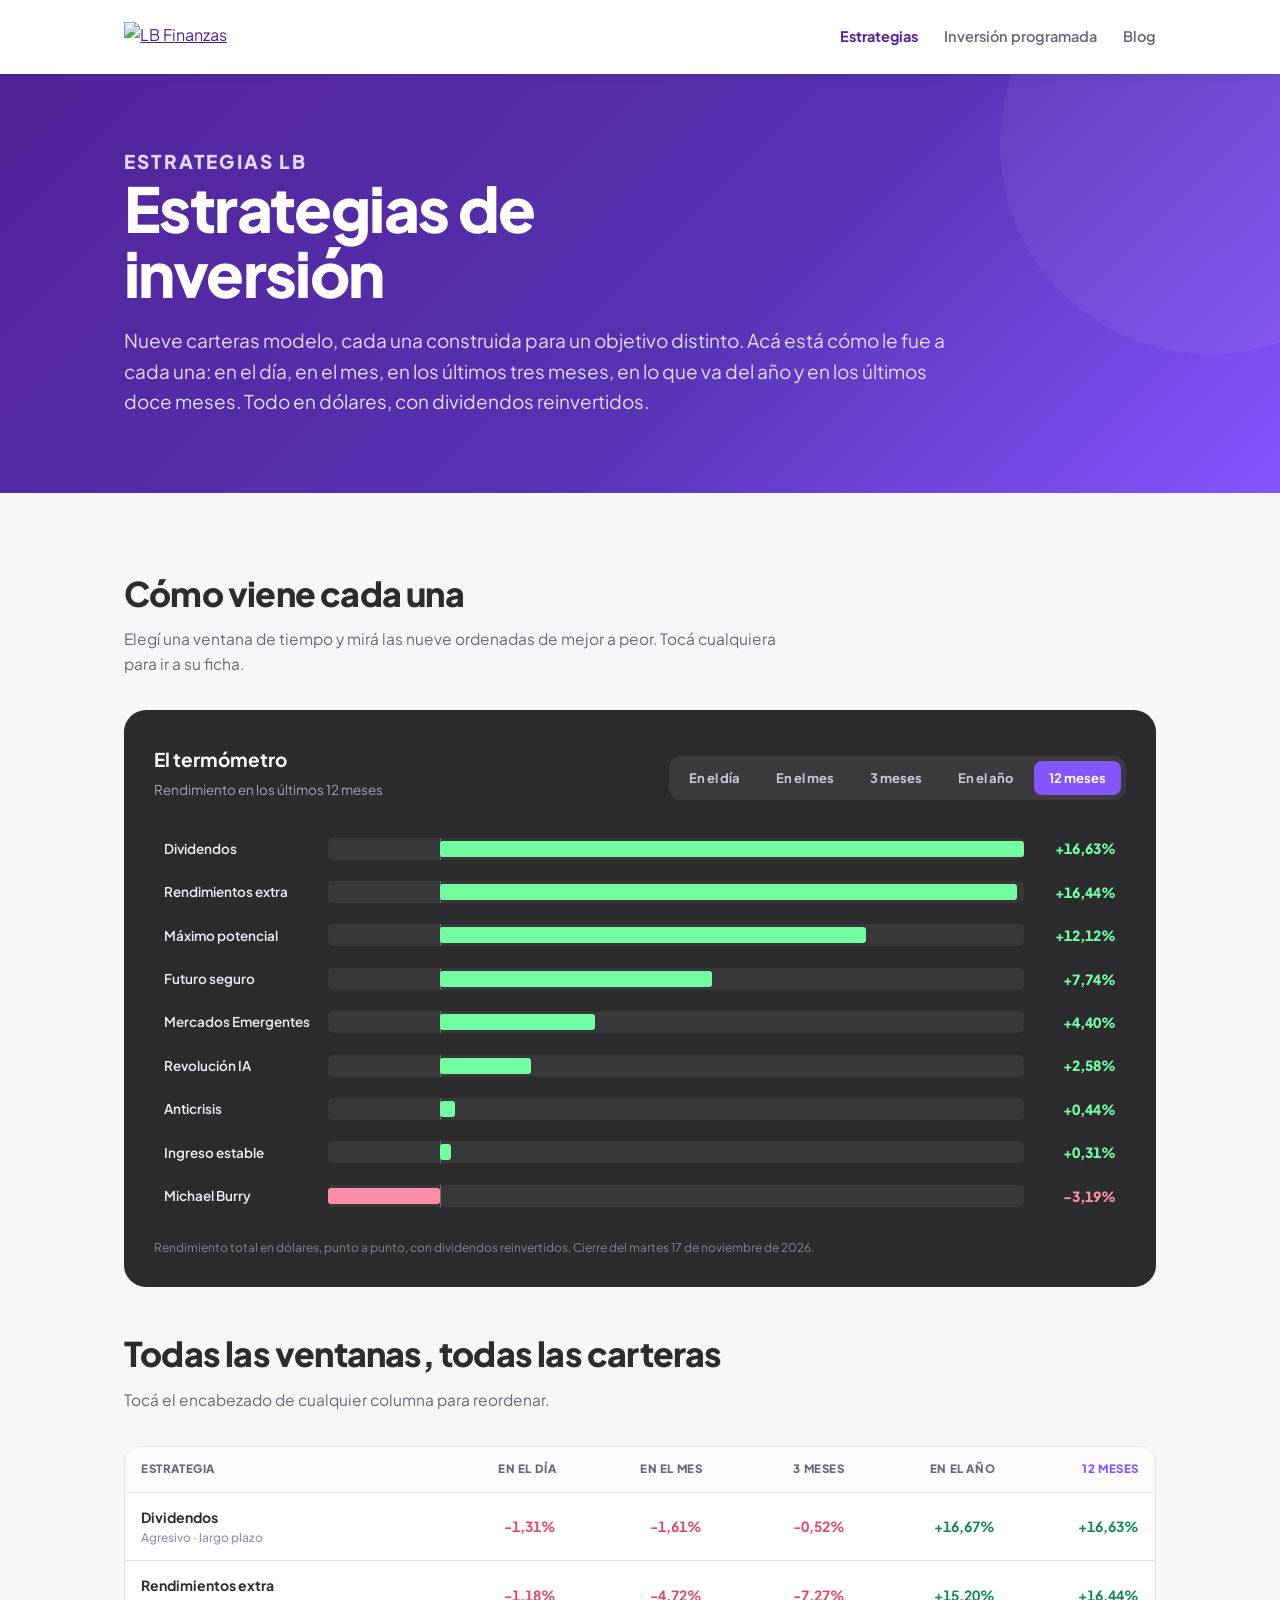
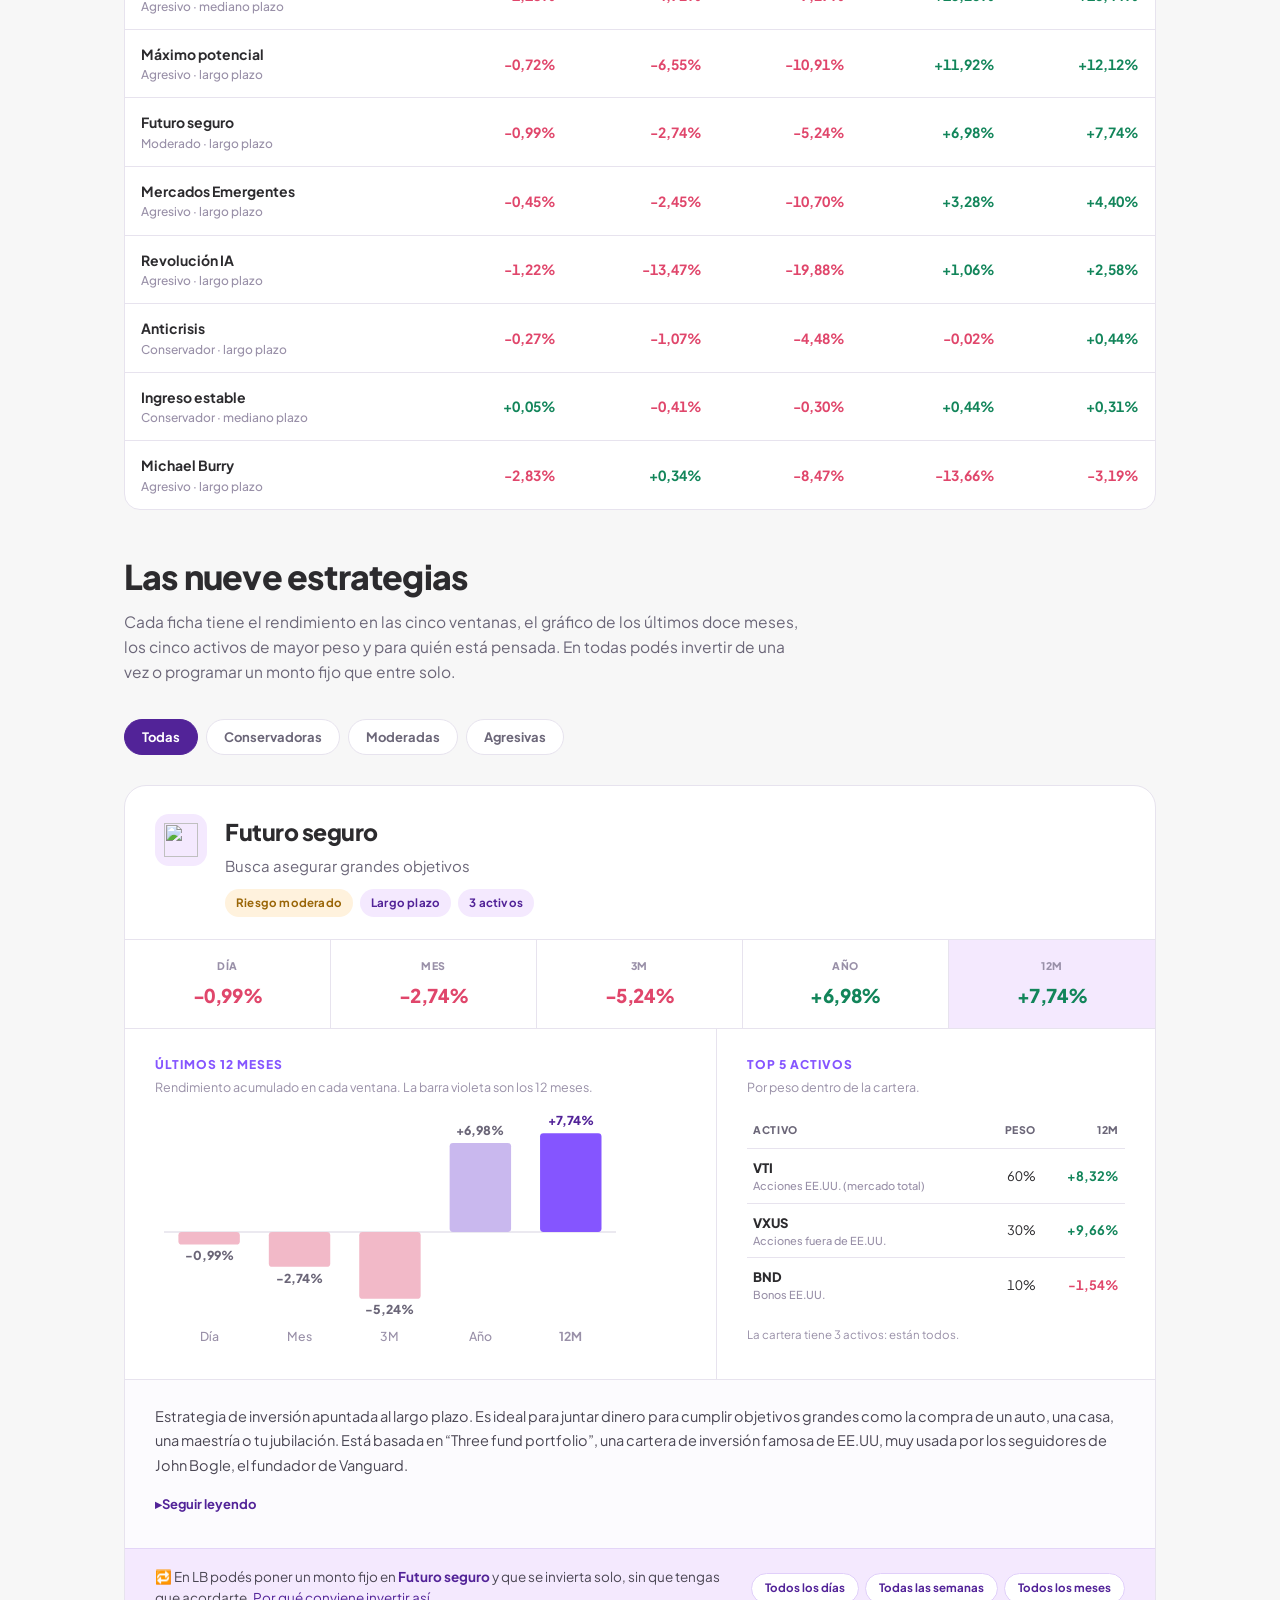
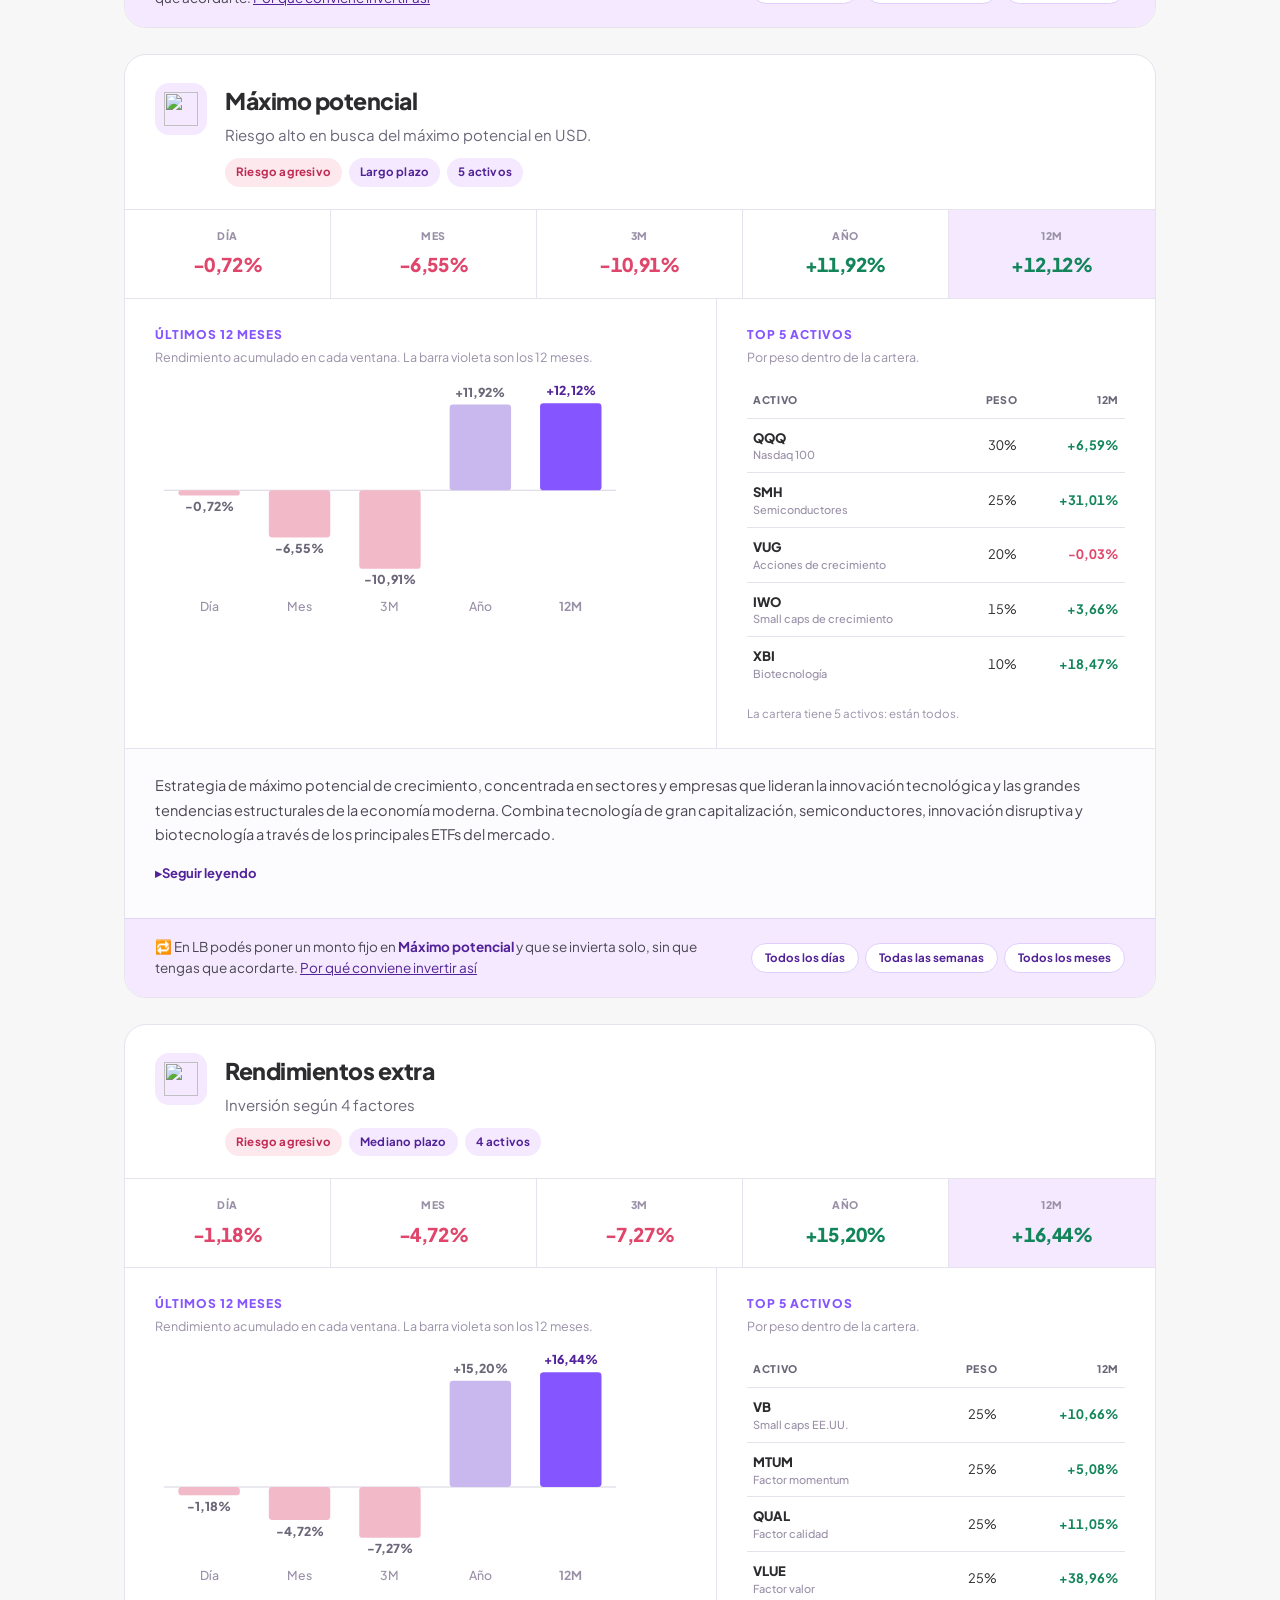
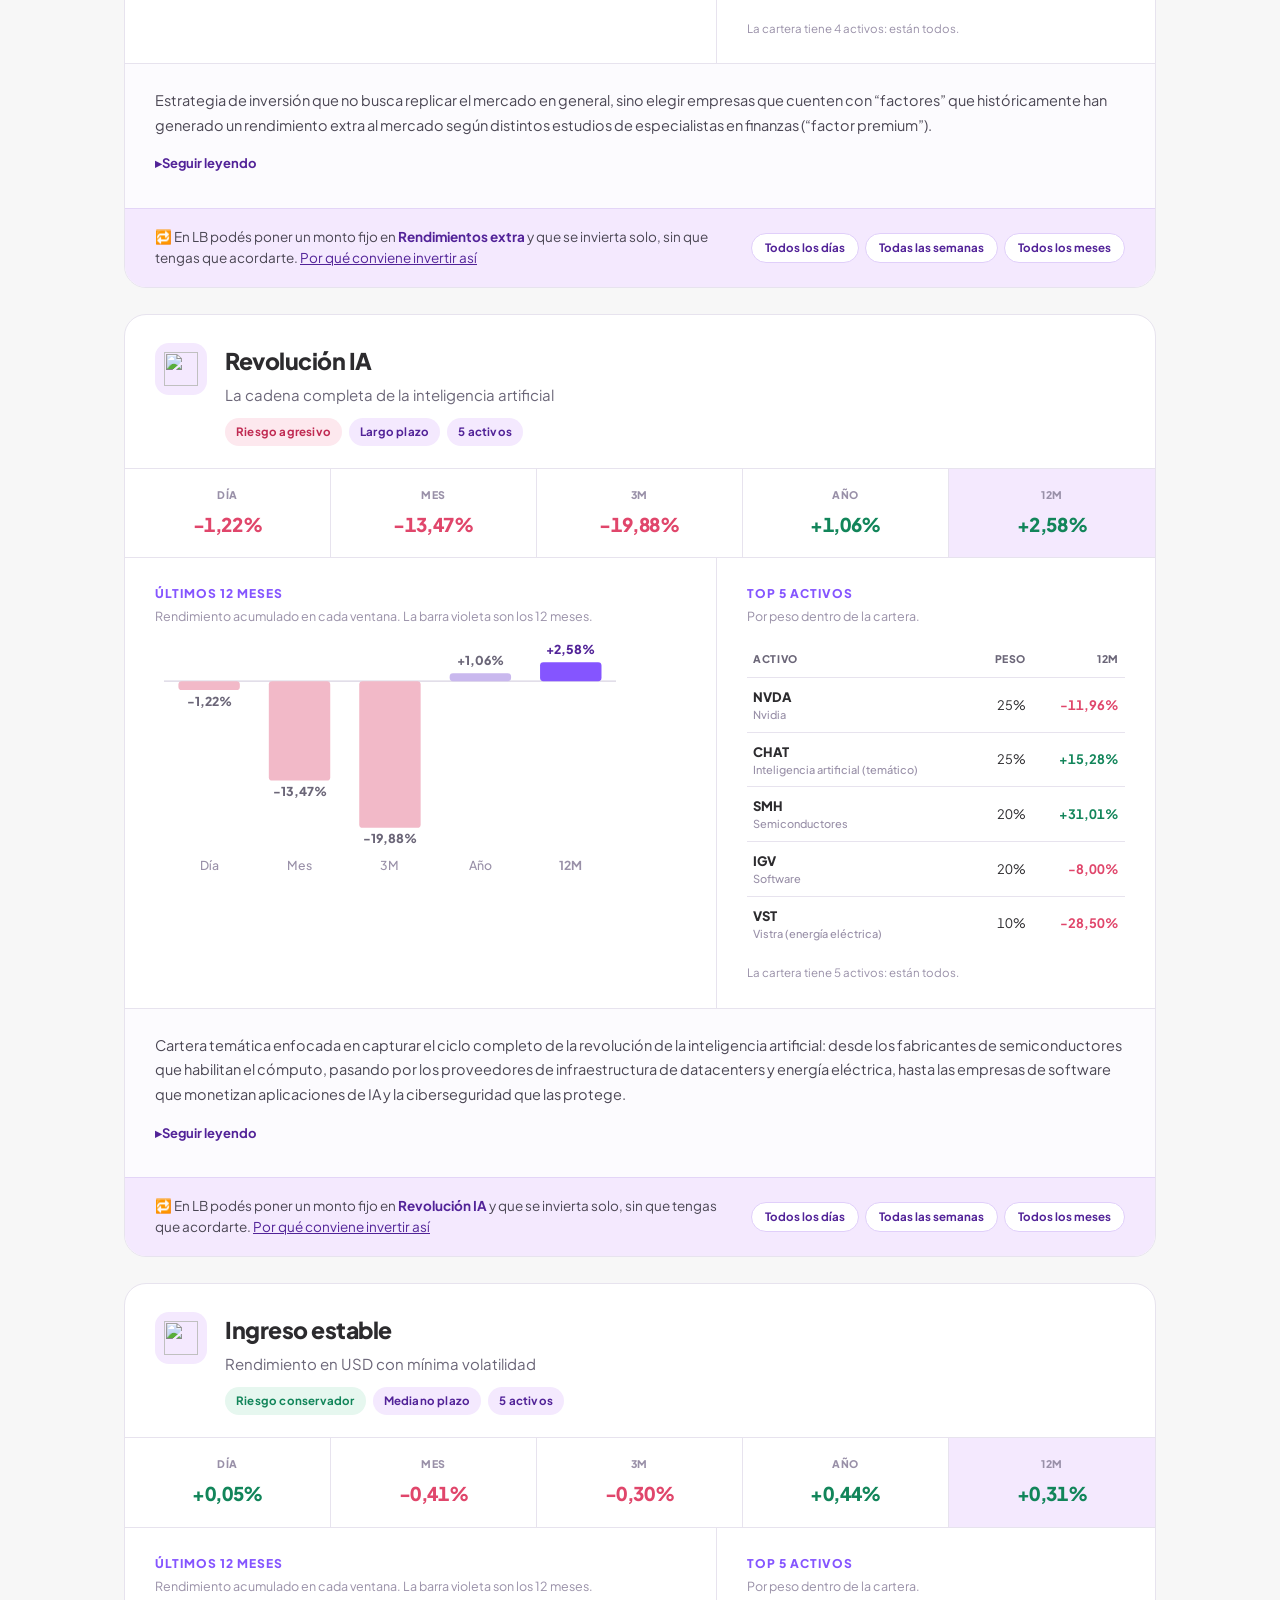
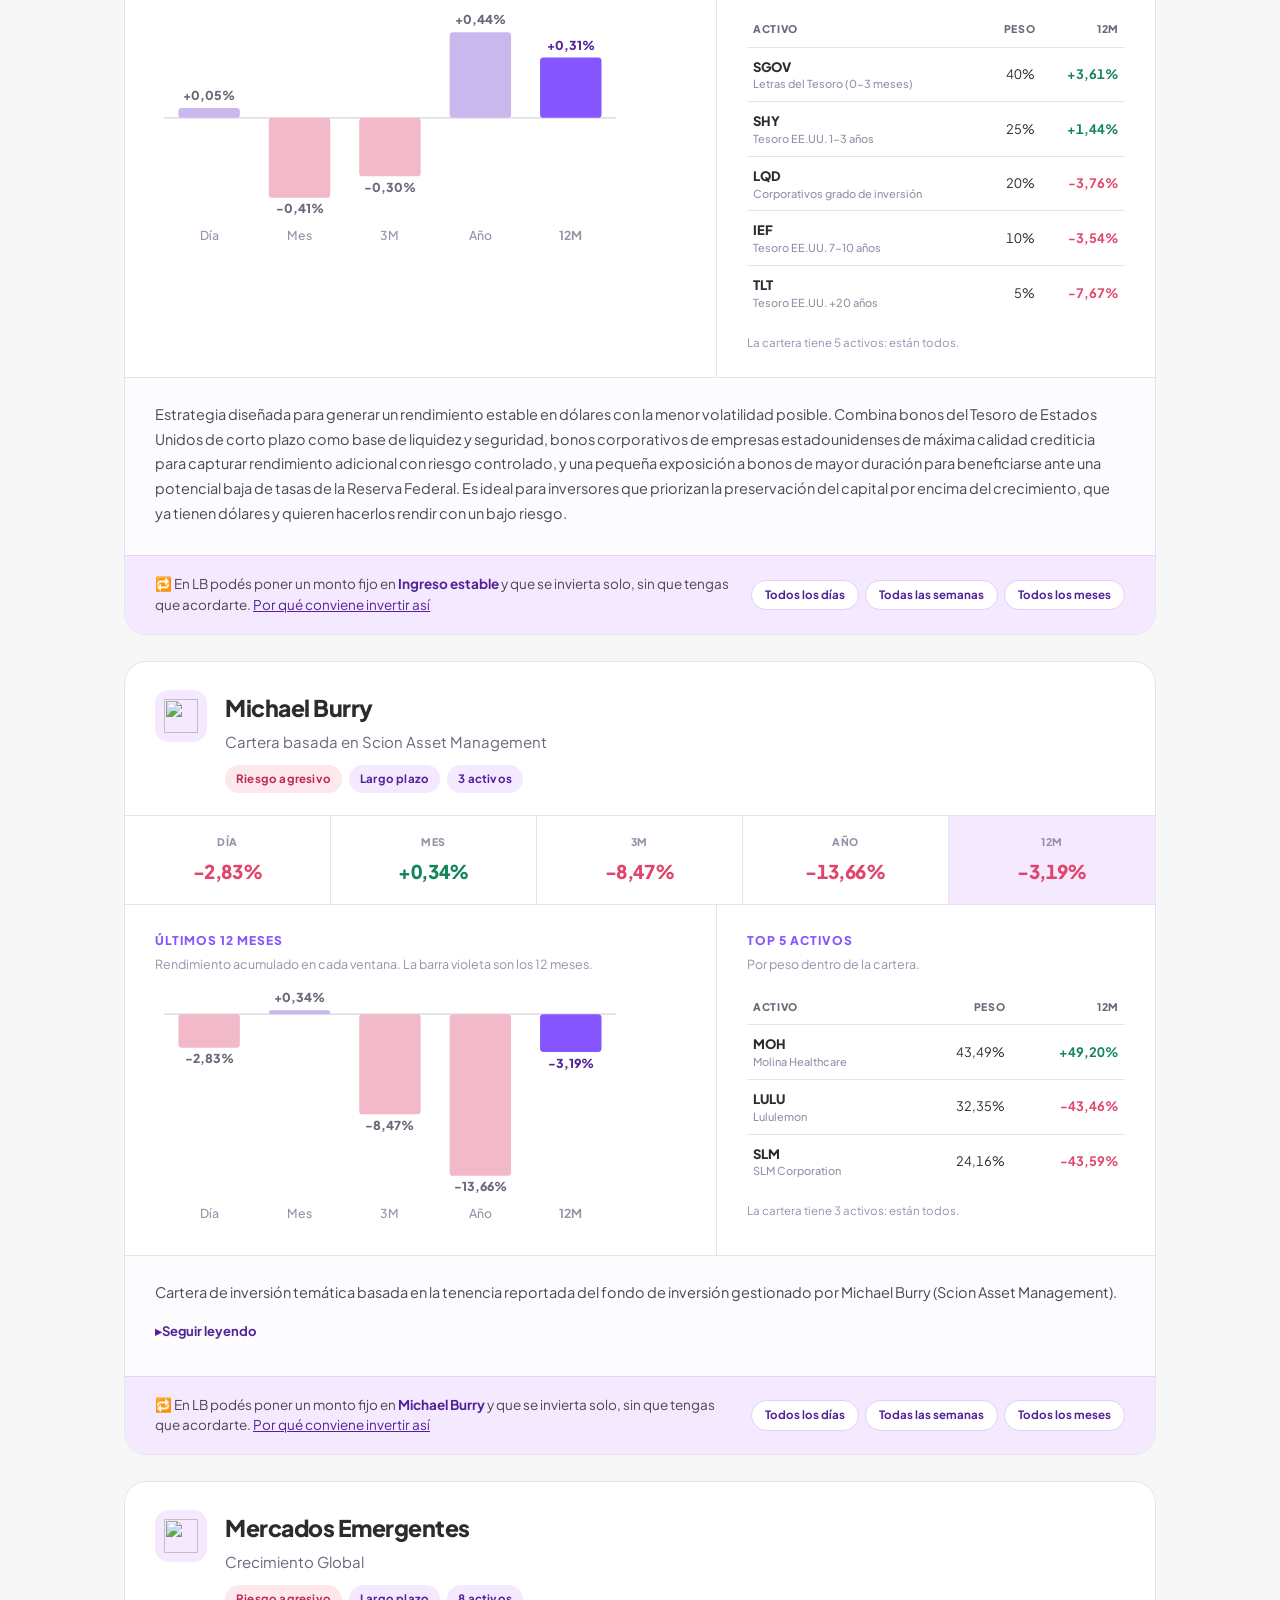
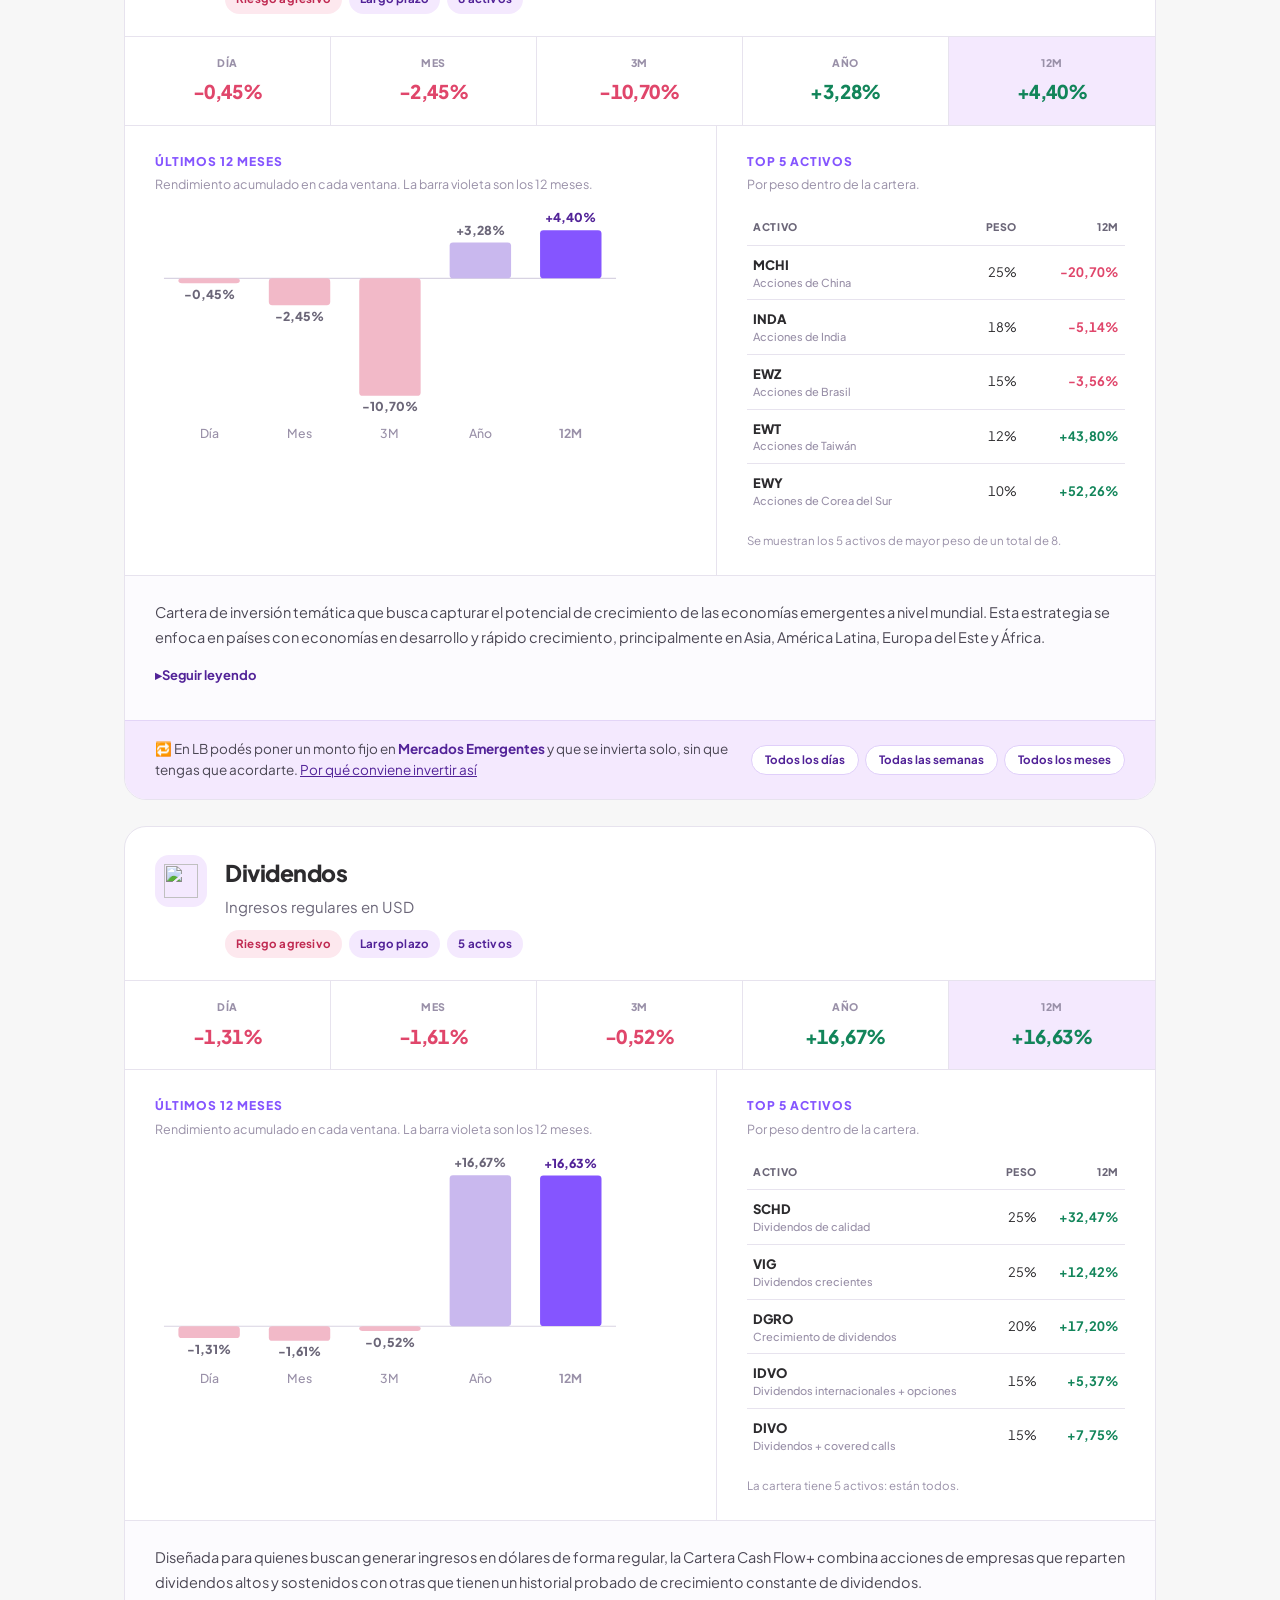
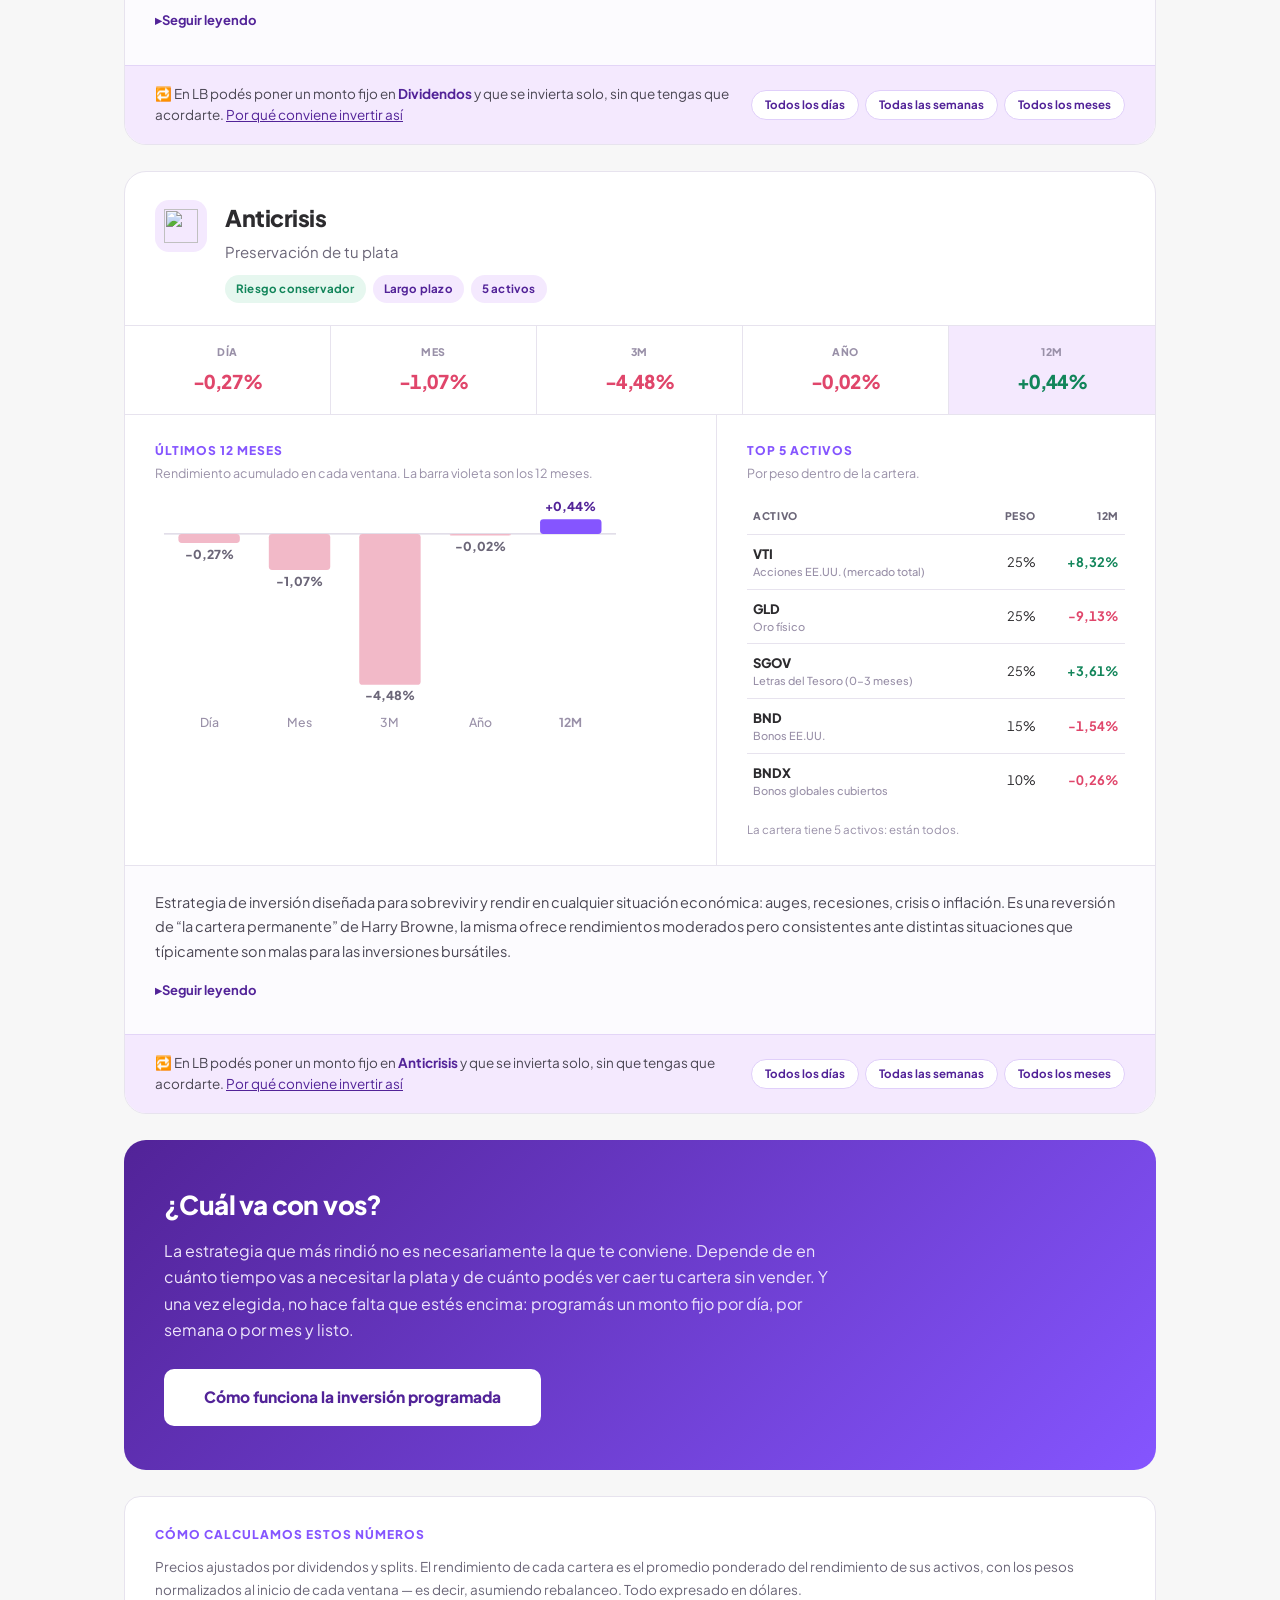
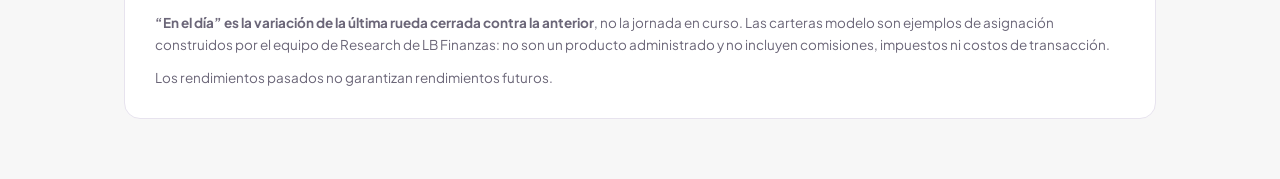
==== commit e4d1ab28: "landing: rendimientos al 18/11/2026 [skip ci]" ====
--- a/public/index.html
+++ b/public/index.html
@@ -267,7 +267,7 @@
       </div>
     </div>
     <div class="barras" id="barras"></div>
-    <p class="termo-pie">Rendimiento total en dólares, punto a punto, con dividendos reinvertidos. Cierre del lunes 16 de noviembre de 2026.</p>
+    <p class="termo-pie">Rendimiento total en dólares, punto a punto, con dividendos reinvertidos. Cierre del martes 17 de noviembre de 2026.</p>
   </div>
 </section>
 
@@ -336,30 +336,30 @@
   "riesgoKey": "moderate",
   "plazo": "Largo plazo",
   "ret": [
-   -1.7,
-   -1.78,
-   -4.3,
-   8.06,
-   8.83
+   -0.99,
+   -2.74,
+   -5.24,
+   6.98,
+   7.74
   ],
   "activos": [
    {
     "t": "VTI",
     "peso": 60.0,
     "nombre": "Acciones EE.UU. (mercado total)",
-    "r12m": 9.56
+    "r12m": 8.32
    },
    {
     "t": "VXUS",
     "peso": 30.0,
     "nombre": "Acciones fuera de EE.UU.",
-    "r12m": 10.87
+    "r12m": 9.66
    },
    {
     "t": "BND",
     "peso": 10.0,
     "nombre": "Bonos EE.UU.",
-    "r12m": -1.67
+    "r12m": -1.54
    }
   ],
   "totalActivos": 3,
@@ -379,42 +379,42 @@
   "riesgoKey": "aggressive",
   "plazo": "Largo plazo",
   "ret": [
-   -3.2,
-   -5.86,
-   -10.26,
-   12.7,
-   12.91
+   -0.72,
+   -6.55,
+   -10.91,
+   11.92,
+   12.12
   ],
   "activos": [
    {
     "t": "QQQ",
     "peso": 30.0,
     "nombre": "Nasdaq 100",
-    "r12m": 7.37
+    "r12m": 6.59
    },
    {
     "t": "SMH",
     "peso": 25.0,
     "nombre": "Semiconductores",
-    "r12m": 31.53
+    "r12m": 31.01
    },
    {
     "t": "VUG",
     "peso": 20.0,
     "nombre": "Acciones de crecimiento",
-    "r12m": 0.81
+    "r12m": -0.03
    },
    {
     "t": "IWO",
     "peso": 15.0,
     "nombre": "Small caps de crecimiento",
-    "r12m": 5.05
+    "r12m": 3.66
    },
    {
     "t": "XBI",
     "peso": 10.0,
     "nombre": "Biotecnología",
-    "r12m": 18.96
+    "r12m": 18.47
    }
   ],
   "totalActivos": 5,
@@ -433,36 +433,36 @@
   "riesgoKey": "aggressive",
   "plazo": "Mediano plazo",
   "ret": [
-   -2.17,
-   -3.57,
-   -6.16,
-   16.61,
-   17.86
+   -1.18,
+   -4.72,
+   -7.27,
+   15.2,
+   16.44
   ],
   "activos": [
    {
     "t": "VB",
     "peso": 25.0,
     "nombre": "Small caps EE.UU.",
-    "r12m": 12.36
+    "r12m": 10.66
    },
    {
     "t": "MTUM",
     "peso": 25.0,
     "nombre": "Factor momentum",
-    "r12m": 5.74
+    "r12m": 5.08
    },
    {
     "t": "QUAL",
     "peso": 25.0,
     "nombre": "Factor calidad",
-    "r12m": 12.41
+    "r12m": 11.05
    },
    {
     "t": "VLUE",
     "peso": 25.0,
     "nombre": "Factor valor",
-    "r12m": 40.91
+    "r12m": 38.96
    }
   ],
   "totalActivos": 4,
@@ -486,42 +486,42 @@
   "riesgoKey": "aggressive",
   "plazo": "Largo plazo",
   "ret": [
-   -3.92,
-   -12.35,
-   -18.81,
-   2.23,
-   3.75
+   -1.22,
+   -13.47,
+   -19.88,
+   1.06,
+   2.58
   ],
   "activos": [
    {
     "t": "NVDA",
     "peso": 25.0,
     "nombre": "Nvidia",
-    "r12m": -11.57
+    "r12m": -11.96
    },
    {
     "t": "CHAT",
     "peso": 25.0,
     "nombre": "Inteligencia artificial (temático)",
-    "r12m": 15.95
+    "r12m": 15.28
    },
    {
     "t": "SMH",
     "peso": 20.0,
     "nombre": "Semiconductores",
-    "r12m": 31.53
+    "r12m": 31.01
    },
    {
     "t": "IGV",
     "peso": 20.0,
     "nombre": "Software",
-    "r12m": -4.87
+    "r12m": -8.0
    },
    {
     "t": "VST",
     "peso": 10.0,
     "nombre": "Vistra (energía eléctrica)",
-    "r12m": -26.81
+    "r12m": -28.5
    }
   ],
   "totalActivos": 5,
@@ -541,41 +541,41 @@
   "plazo": "Mediano plazo",
   "ret": [
    0.05,
-   -0.46,
-   -0.34,
-   0.39,
-   0.27
+   -0.41,
+   -0.3,
+   0.44,
+   0.31
   ],
   "activos": [
    {
     "t": "SGOV",
     "peso": 40.0,
     "nombre": "Letras del Tesoro (0-3 meses)",
-    "r12m": 3.6
+    "r12m": 3.61
    },
    {
     "t": "SHY",
     "peso": 25.0,
     "nombre": "Tesoro EE.UU. 1-3 años",
-    "r12m": 1.33
+    "r12m": 1.44
    },
    {
     "t": "LQD",
     "peso": 20.0,
     "nombre": "Corporativos grado de inversión",
-    "r12m": -3.7
+    "r12m": -3.76
    },
    {
     "t": "IEF",
     "peso": 10.0,
     "nombre": "Tesoro EE.UU. 7-10 años",
-    "r12m": -3.72
+    "r12m": -3.54
    },
    {
     "t": "TLT",
     "peso": 5.0,
     "nombre": "Tesoro EE.UU. +20 años",
-    "r12m": -7.87
+    "r12m": -7.67
    }
   ],
   "totalActivos": 5,
@@ -593,30 +593,30 @@
   "riesgoKey": "aggressive",
   "plazo": "Largo plazo",
   "ret": [
-   3.59,
-   3.45,
-   -5.38,
-   -10.35,
-   0.65
+   -2.83,
+   0.34,
+   -8.47,
+   -13.66,
+   -3.19
   ],
   "activos": [
    {
     "t": "MOH",
     "peso": 43.49,
     "nombre": "Molina Healthcare",
-    "r12m": 57.22
+    "r12m": 49.2
    },
    {
     "t": "LULU",
     "peso": 32.35,
     "nombre": "Lululemon",
-    "r12m": -42.74
+    "r12m": -43.46
    },
    {
     "t": "SLM",
     "peso": 24.16,
     "nombre": "SLM Corporation",
-    "r12m": -43.1
+    "r12m": -43.59
    }
   ],
   "totalActivos": 3,
@@ -637,42 +637,42 @@
   "riesgoKey": "aggressive",
   "plazo": "Largo plazo",
   "ret": [
-   -2.57,
-   -2.03,
-   -10.33,
-   3.84,
-   4.98
+   -0.45,
+   -2.45,
+   -10.7,
+   3.28,
+   4.4
   ],
   "activos": [
    {
     "t": "MCHI",
     "peso": 25.0,
     "nombre": "Acciones de China",
-    "r12m": -19.65
+    "r12m": -20.7
    },
    {
     "t": "INDA",
     "peso": 18.0,
     "nombre": "Acciones de India",
-    "r12m": -5.76
+    "r12m": -5.14
    },
    {
     "t": "EWZ",
     "peso": 15.0,
     "nombre": "Acciones de Brasil",
-    "r12m": -3.87
+    "r12m": -3.56
    },
    {
     "t": "EWT",
     "peso": 12.0,
     "nombre": "Acciones de Taiwán",
-    "r12m": 47.22
+    "r12m": 43.8
    },
    {
     "t": "EWY",
     "peso": 10.0,
     "nombre": "Acciones de Corea del Sur",
-    "r12m": 53.64
+    "r12m": 52.26
    }
   ],
   "totalActivos": 8,
@@ -693,42 +693,42 @@
   "riesgoKey": "aggressive",
   "plazo": "Largo plazo",
   "ret": [
-   -1.22,
-   -0.3,
-   0.8,
-   18.23,
-   18.2
+   -1.31,
+   -1.61,
+   -0.52,
+   16.67,
+   16.63
   ],
   "activos": [
    {
     "t": "SCHD",
     "peso": 25.0,
     "nombre": "Dividendos de calidad",
-    "r12m": 34.53
+    "r12m": 32.47
    },
    {
     "t": "VIG",
     "peso": 25.0,
     "nombre": "Dividendos crecientes",
-    "r12m": 13.77
+    "r12m": 12.42
    },
    {
     "t": "DGRO",
     "peso": 20.0,
     "nombre": "Crecimiento de dividendos",
-    "r12m": 18.77
+    "r12m": 17.2
    },
    {
     "t": "IDVO",
     "peso": 15.0,
     "nombre": "Dividendos internacionales + opciones",
-    "r12m": 6.84
+    "r12m": 5.37
    },
    {
     "t": "DIVO",
     "peso": 15.0,
     "nombre": "Dividendos + covered calls",
-    "r12m": 8.94
+    "r12m": 7.75
    }
   ],
   "totalActivos": 5,
@@ -748,42 +748,42 @@
   "riesgoKey": "conservative",
   "plazo": "Largo plazo",
   "ret": [
-   -0.62,
-   -0.8,
-   -4.22,
-   0.27,
-   0.74
+   -0.27,
+   -1.07,
+   -4.48,
+   -0.02,
+   0.44
   ],
   "activos": [
    {
     "t": "VTI",
     "peso": 25.0,
     "nombre": "Acciones EE.UU. (mercado total)",
-    "r12m": 9.56
+    "r12m": 8.32
    },
    {
     "t": "GLD",
     "peso": 25.0,
     "nombre": "Oro físico",
-    "r12m": -9.01
+    "r12m": -9.13
    },
    {
     "t": "SGOV",
     "peso": 25.0,
     "nombre": "Letras del Tesoro (0-3 meses)",
-    "r12m": 3.6
+    "r12m": 3.61
    },
    {
     "t": "BND",
     "peso": 15.0,
     "nombre": "Bonos EE.UU.",
-    "r12m": -1.67
+    "r12m": -1.54
    },
    {
     "t": "BNDX",
     "peso": 10.0,
     "nombre": "Bonos globales cubiertos",
-    "r12m": -0.45
+    "r12m": -0.26
    }
   ],
   "totalActivos": 5,
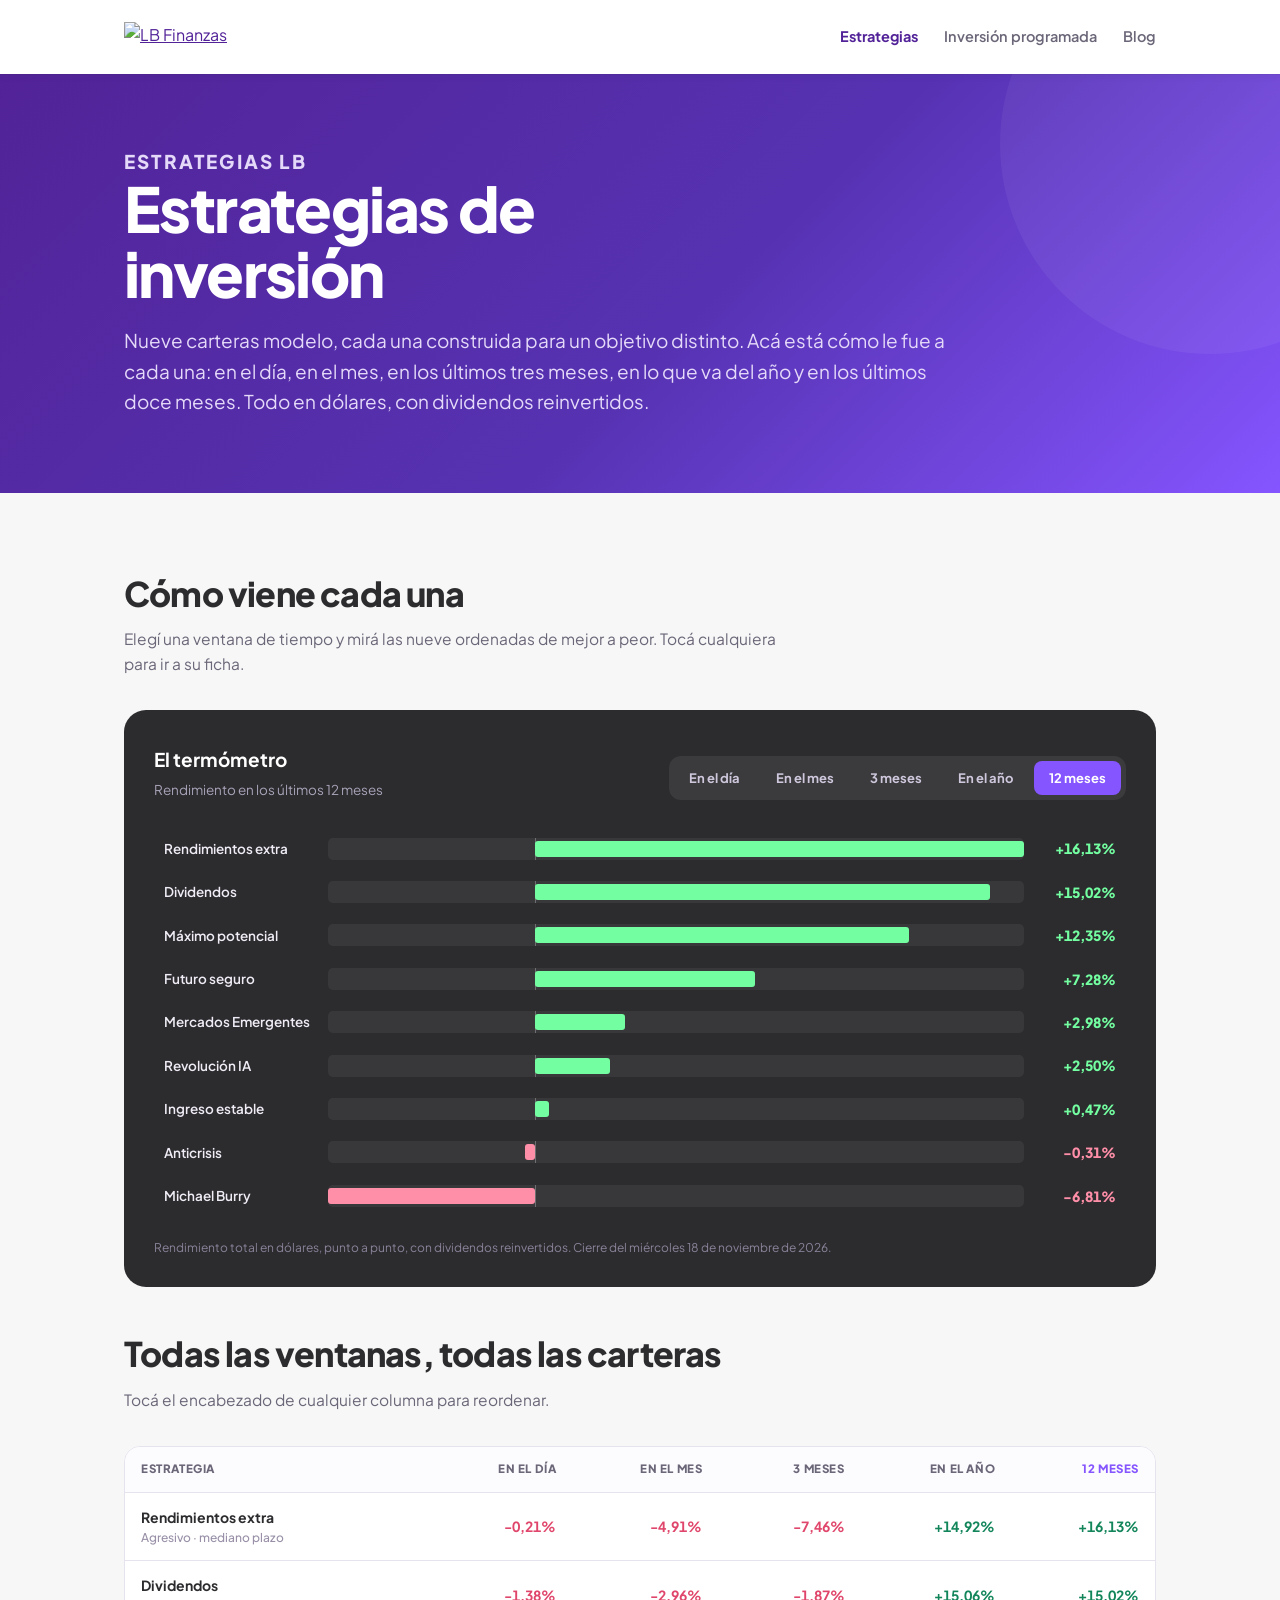
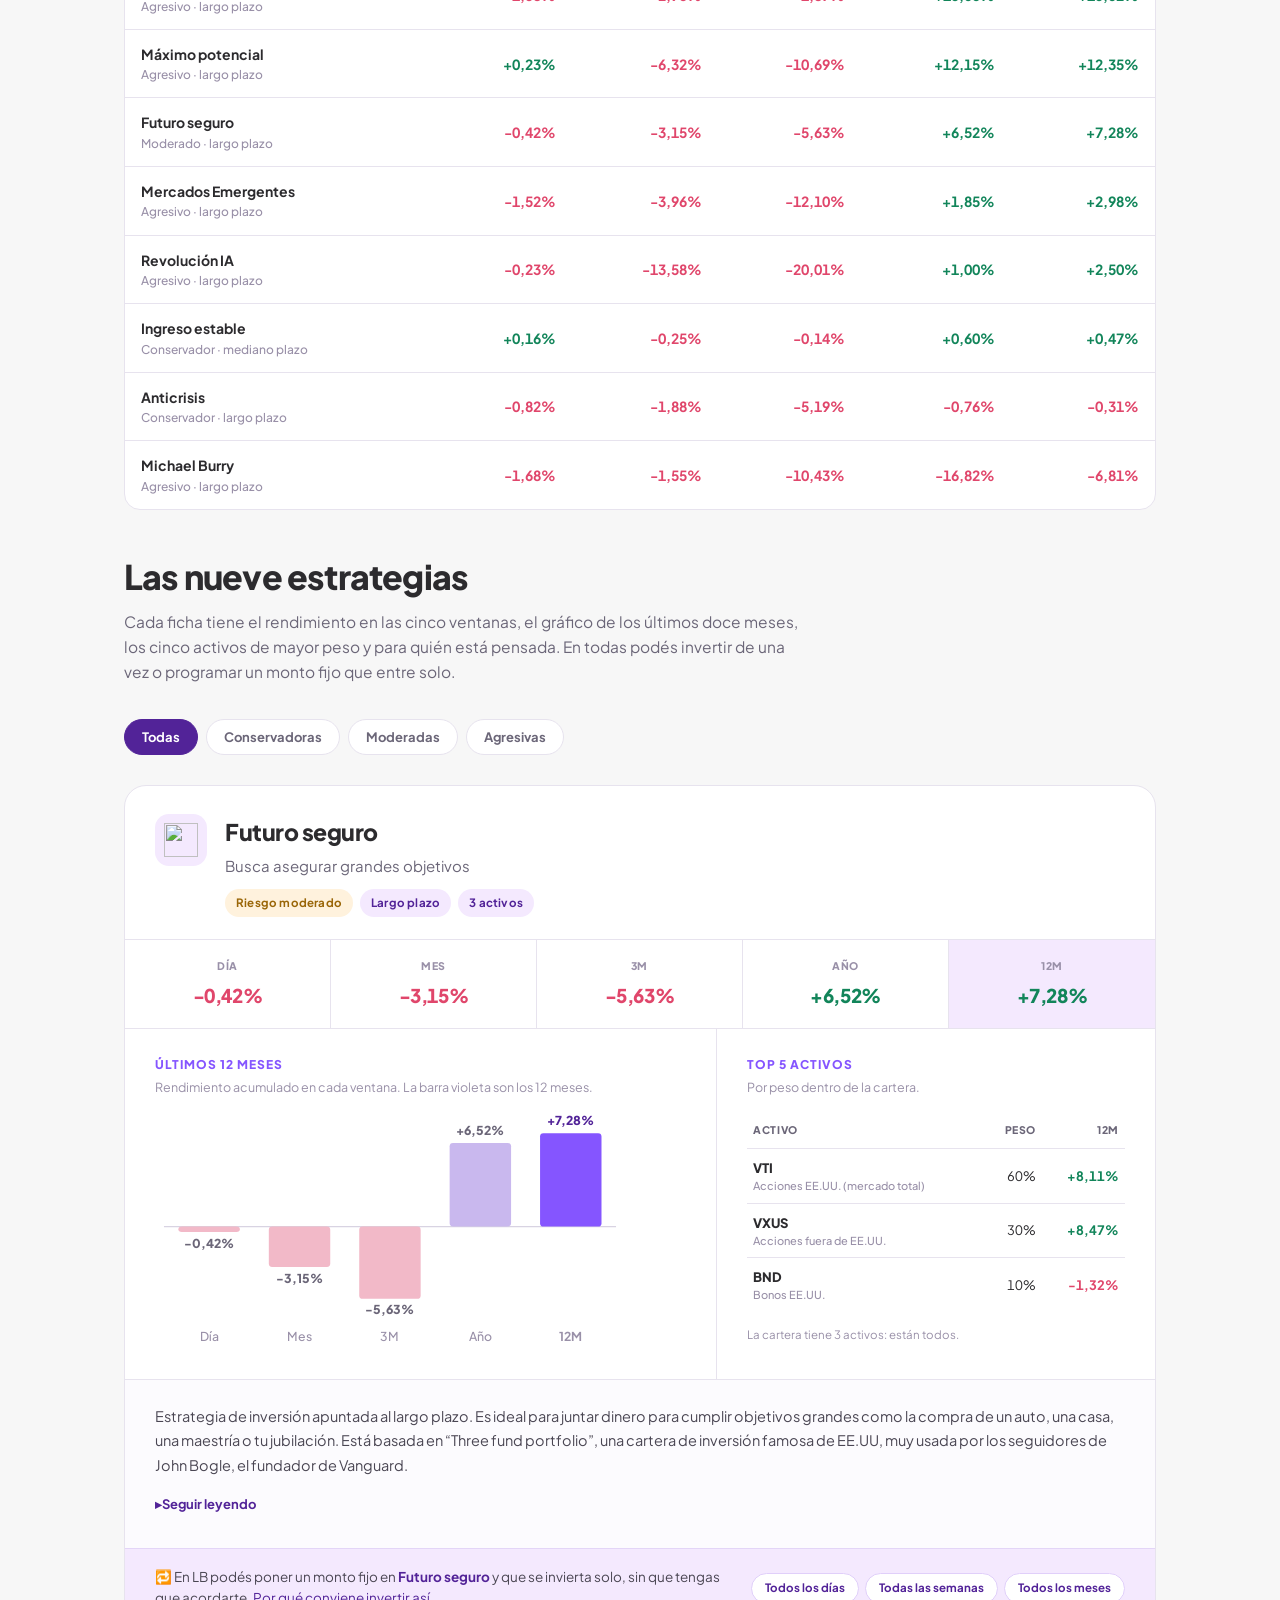
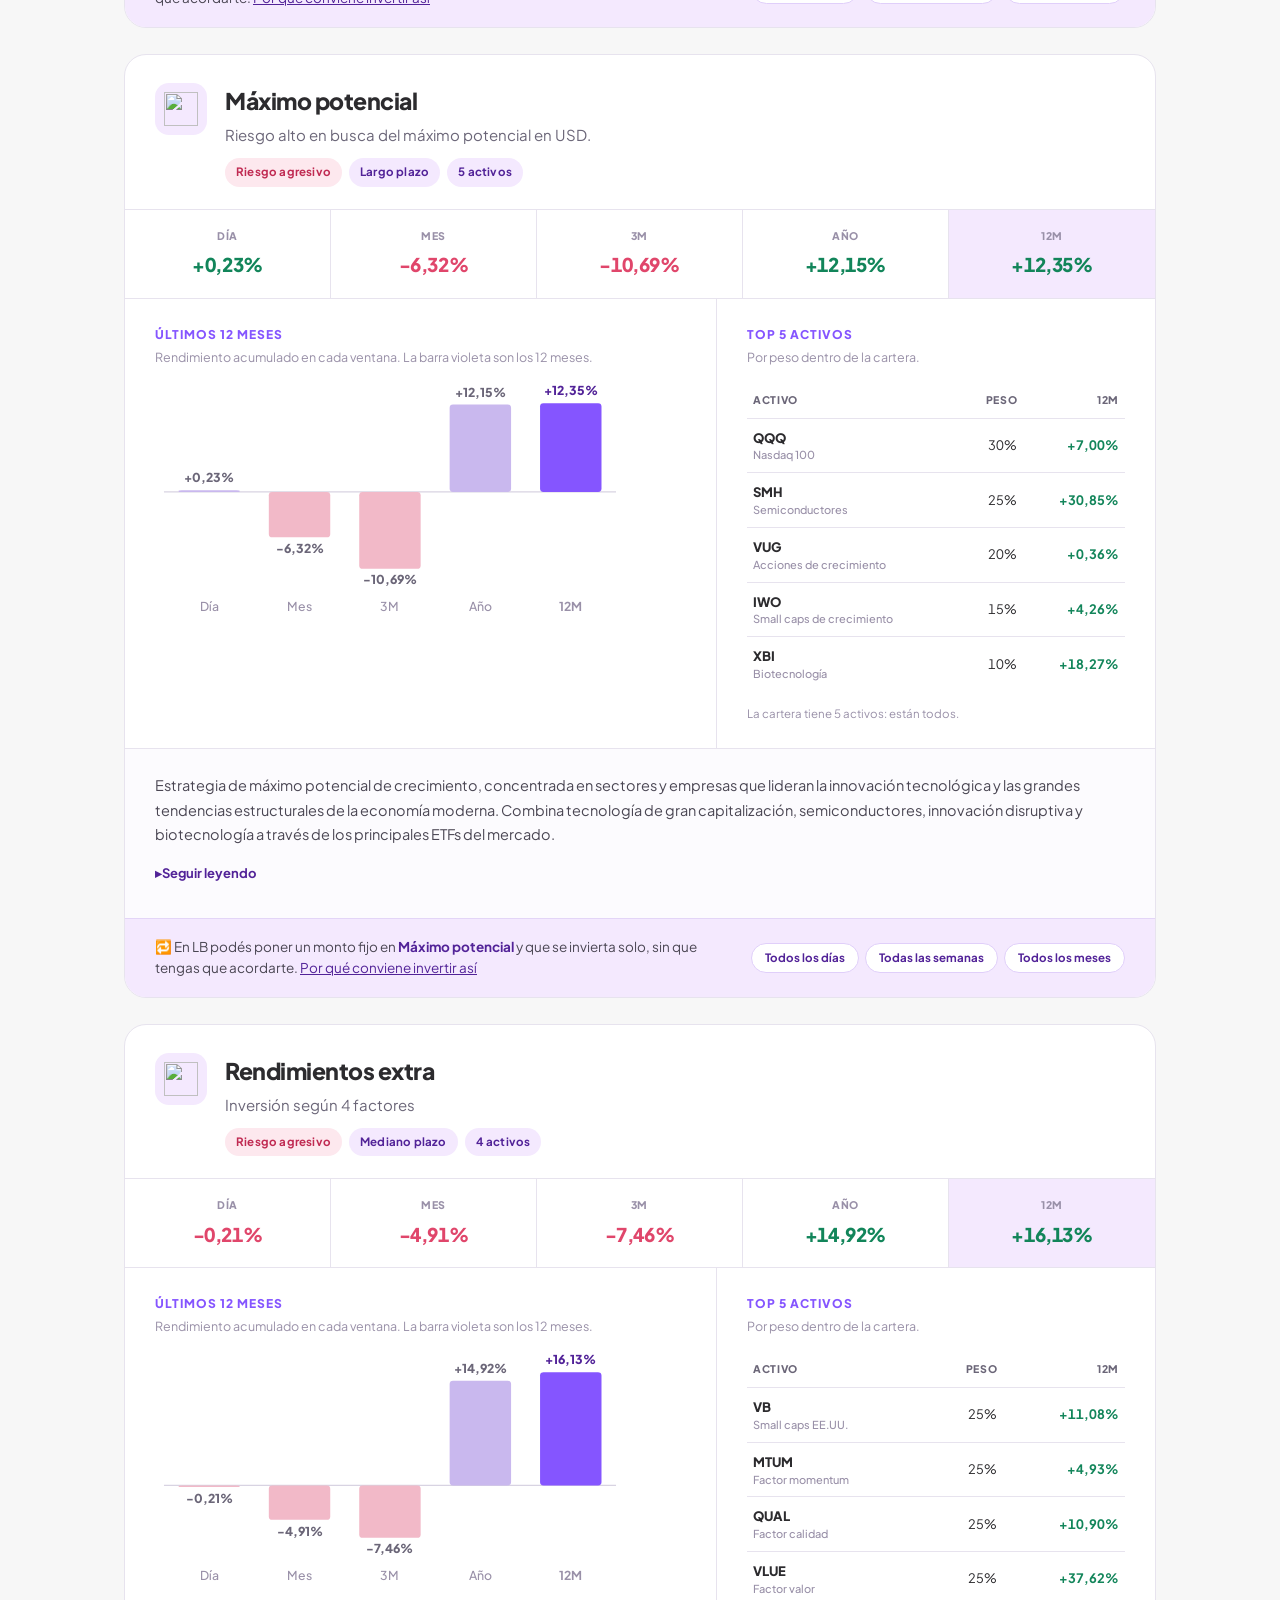
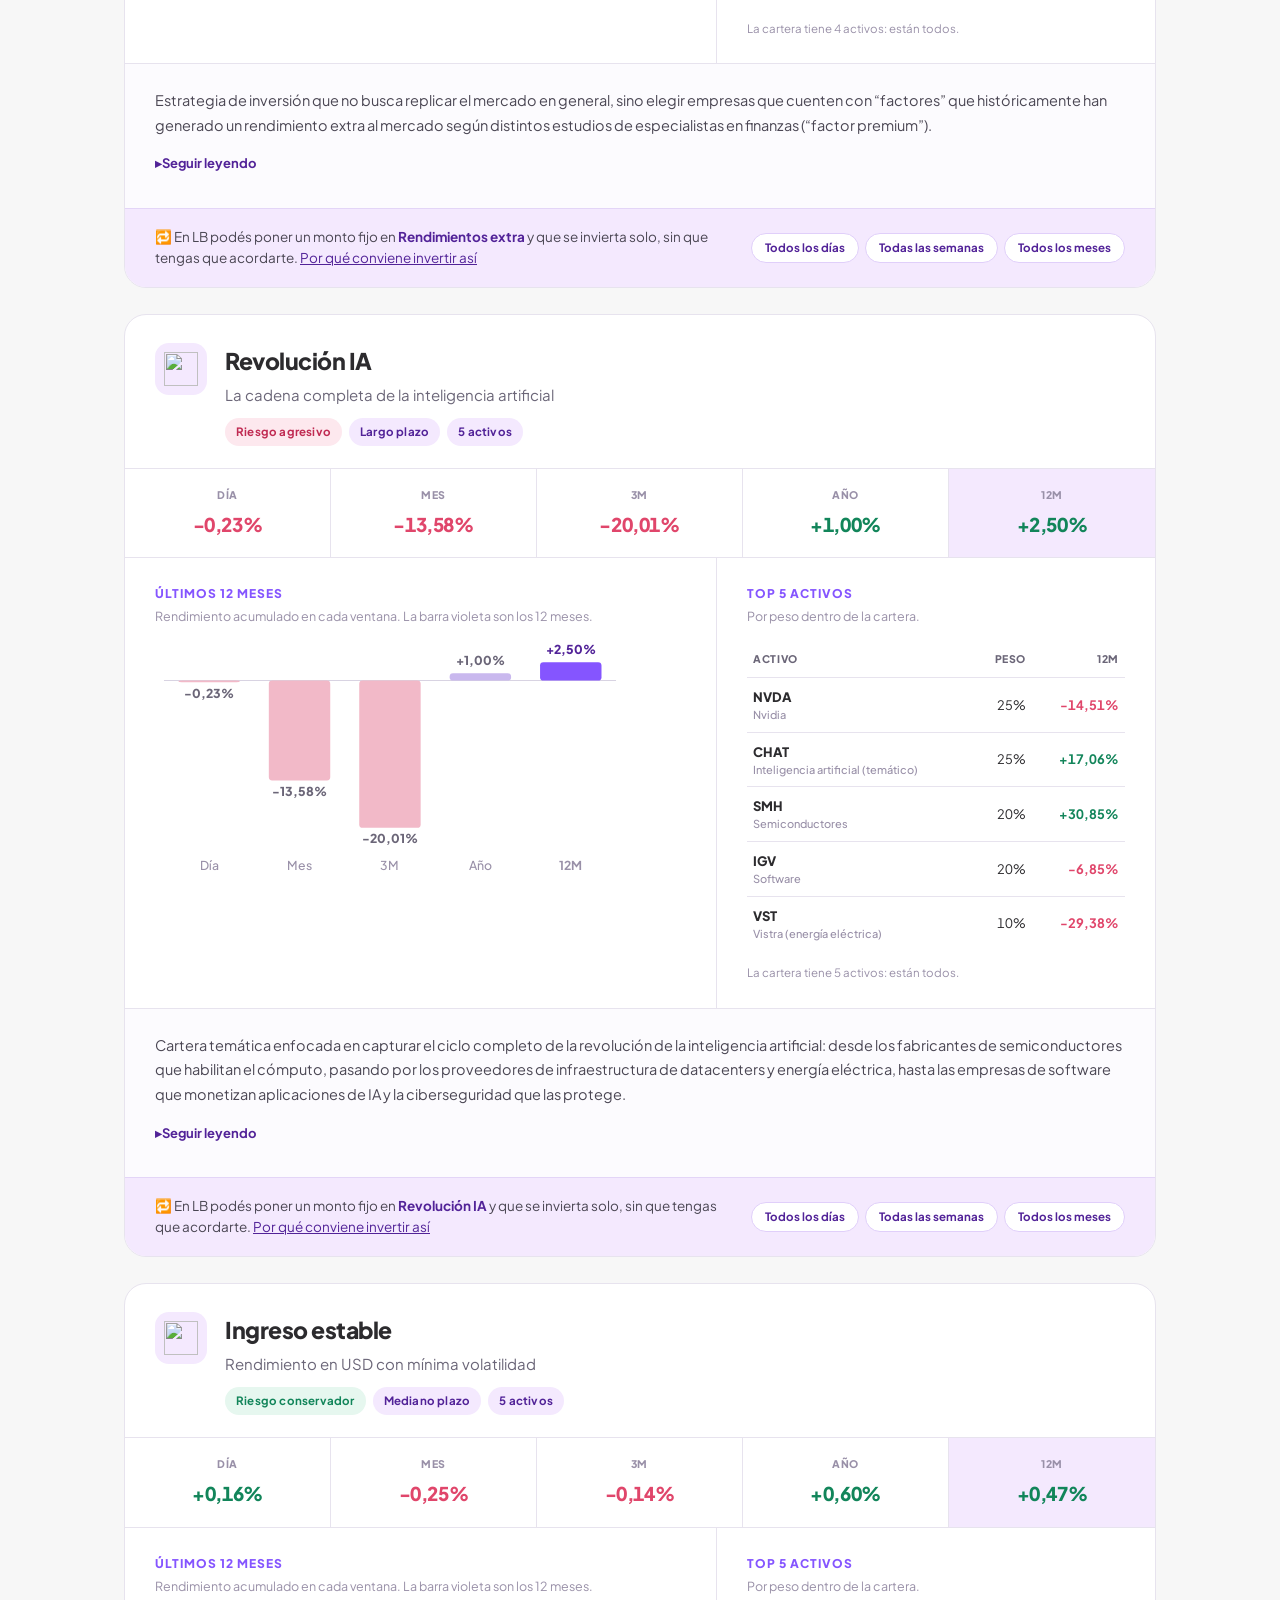
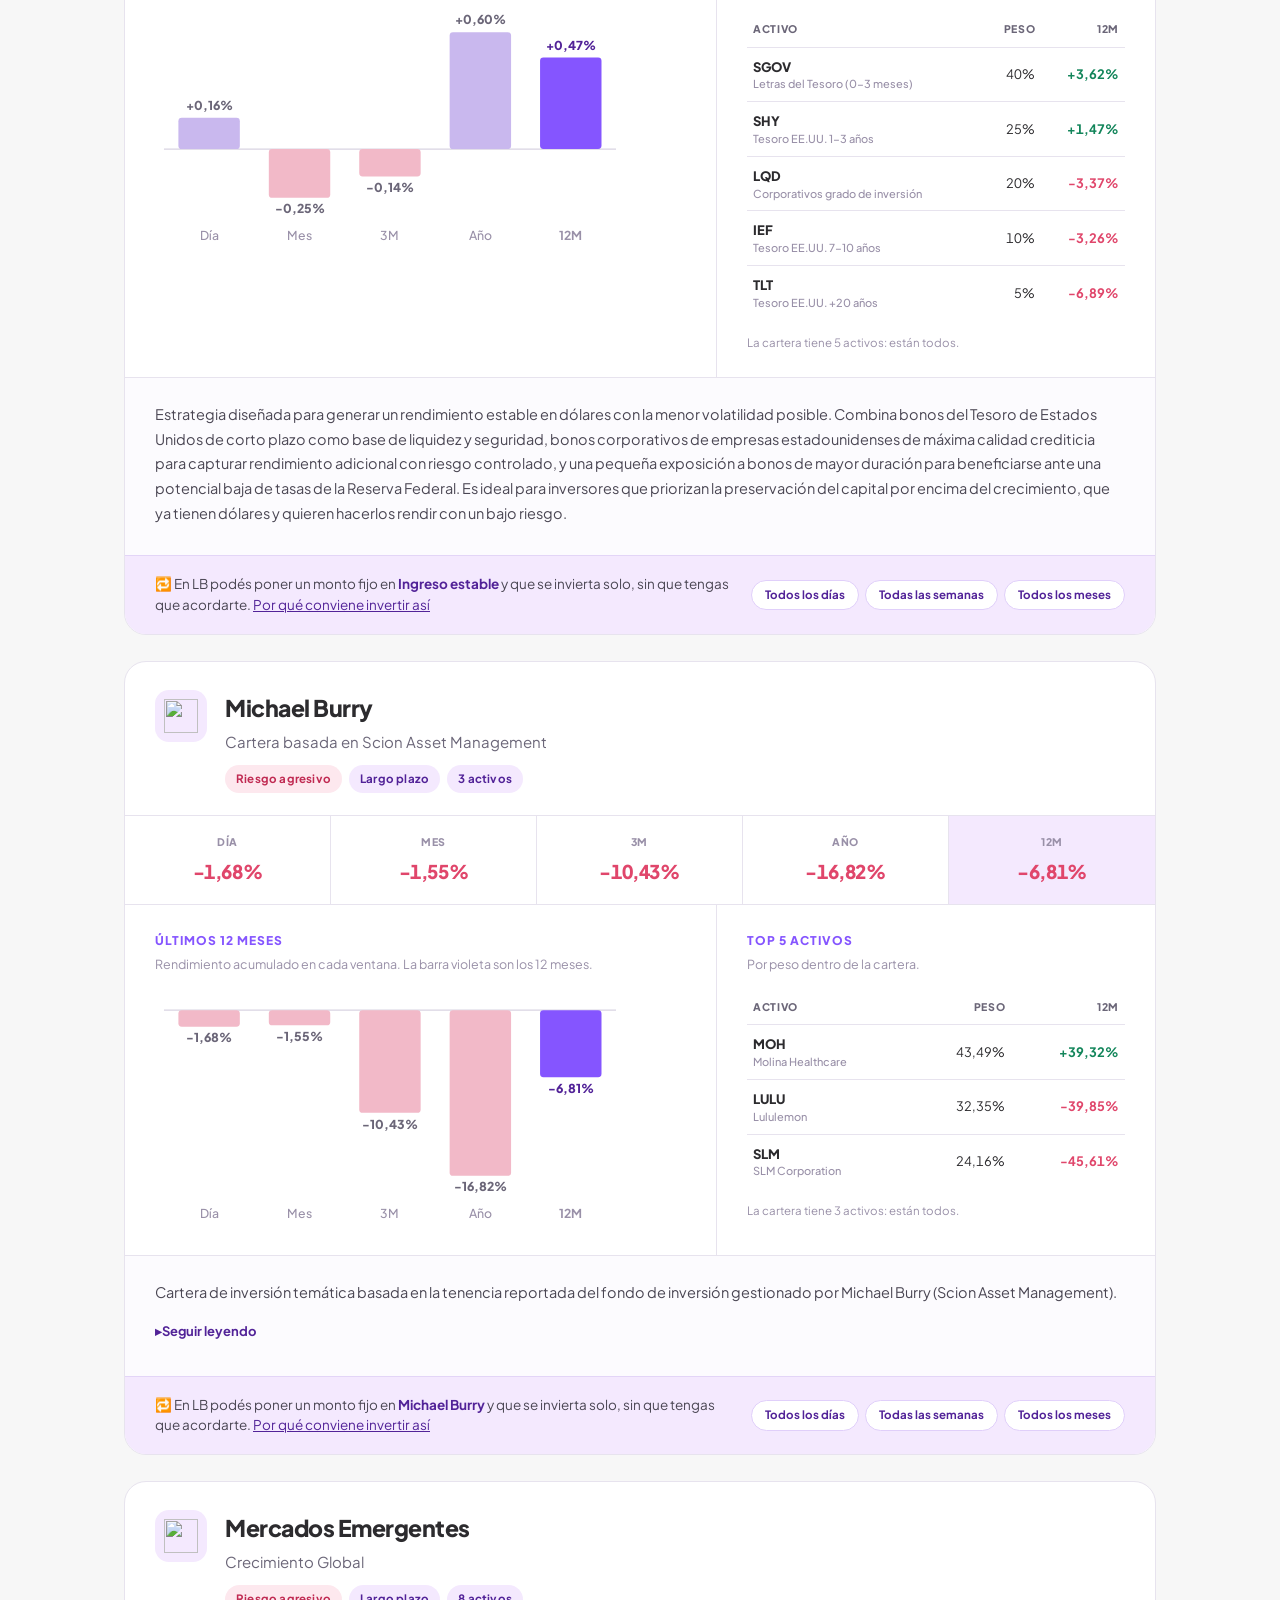
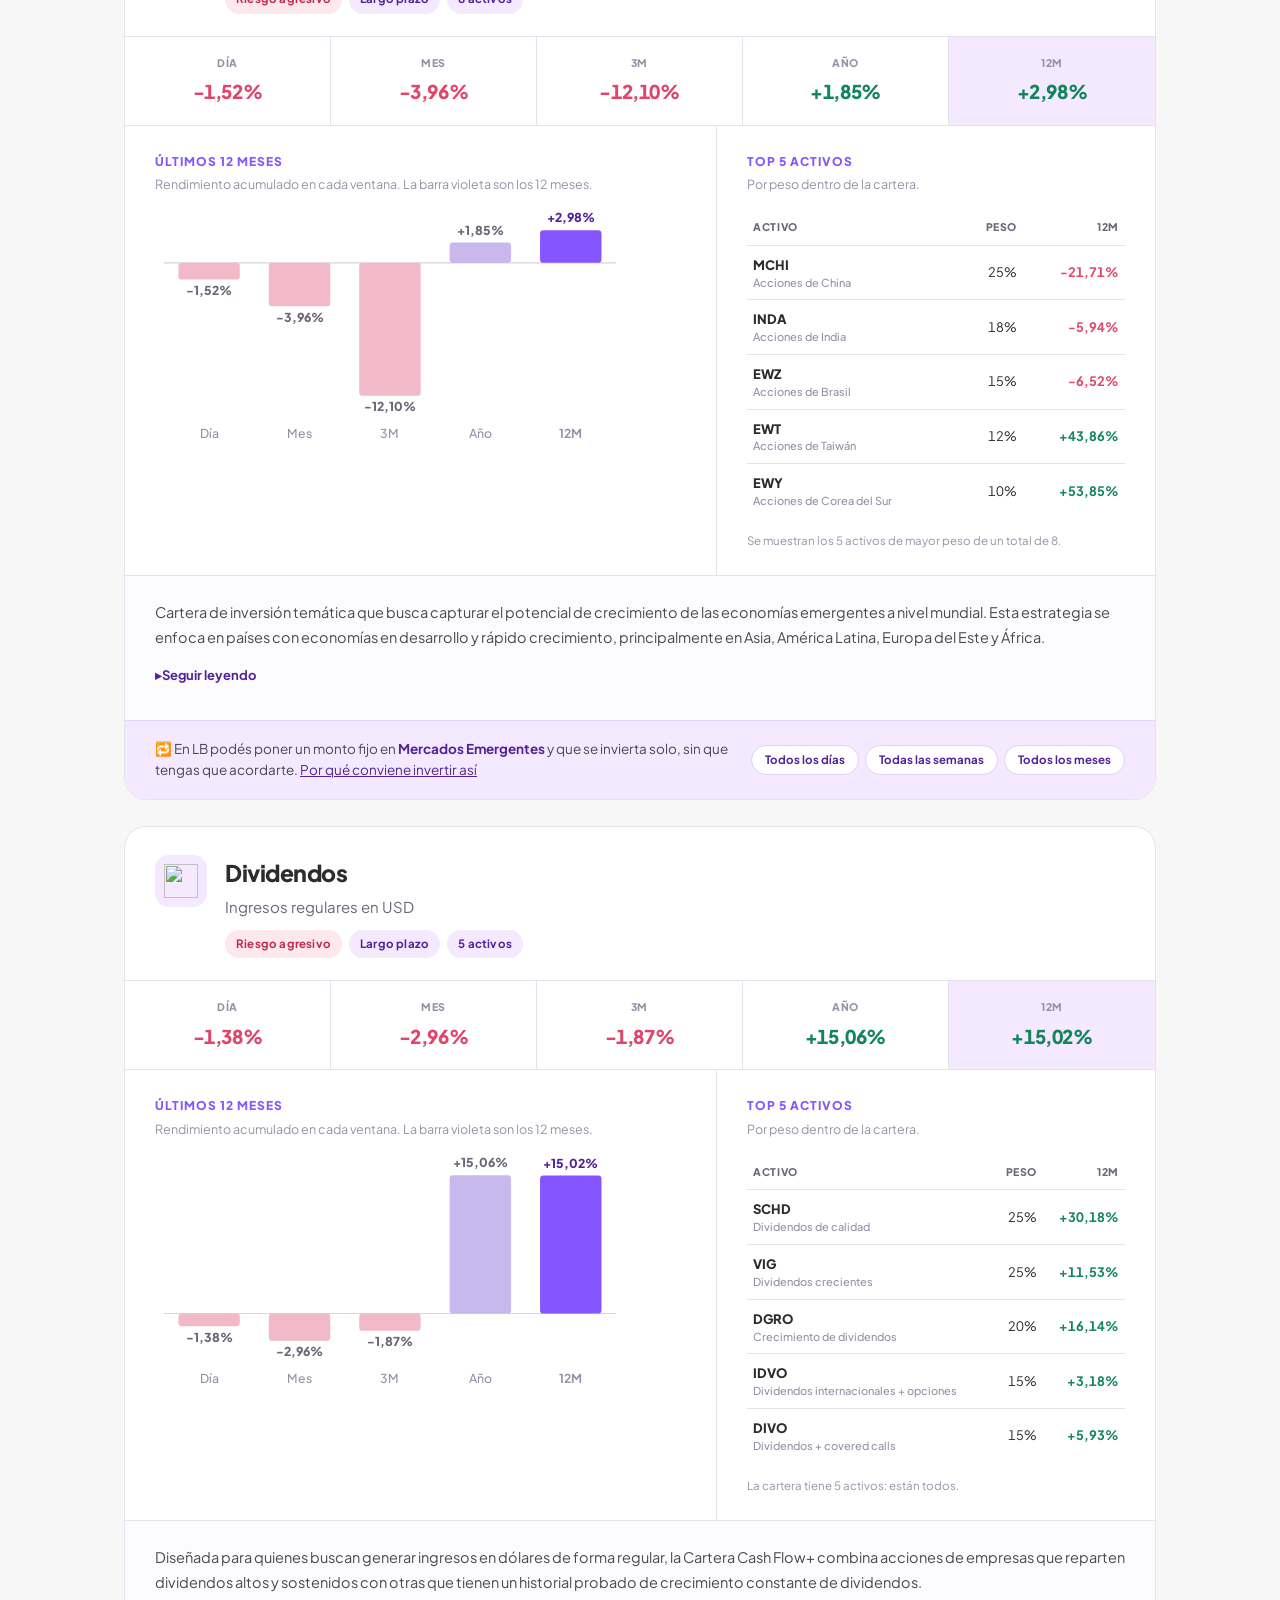
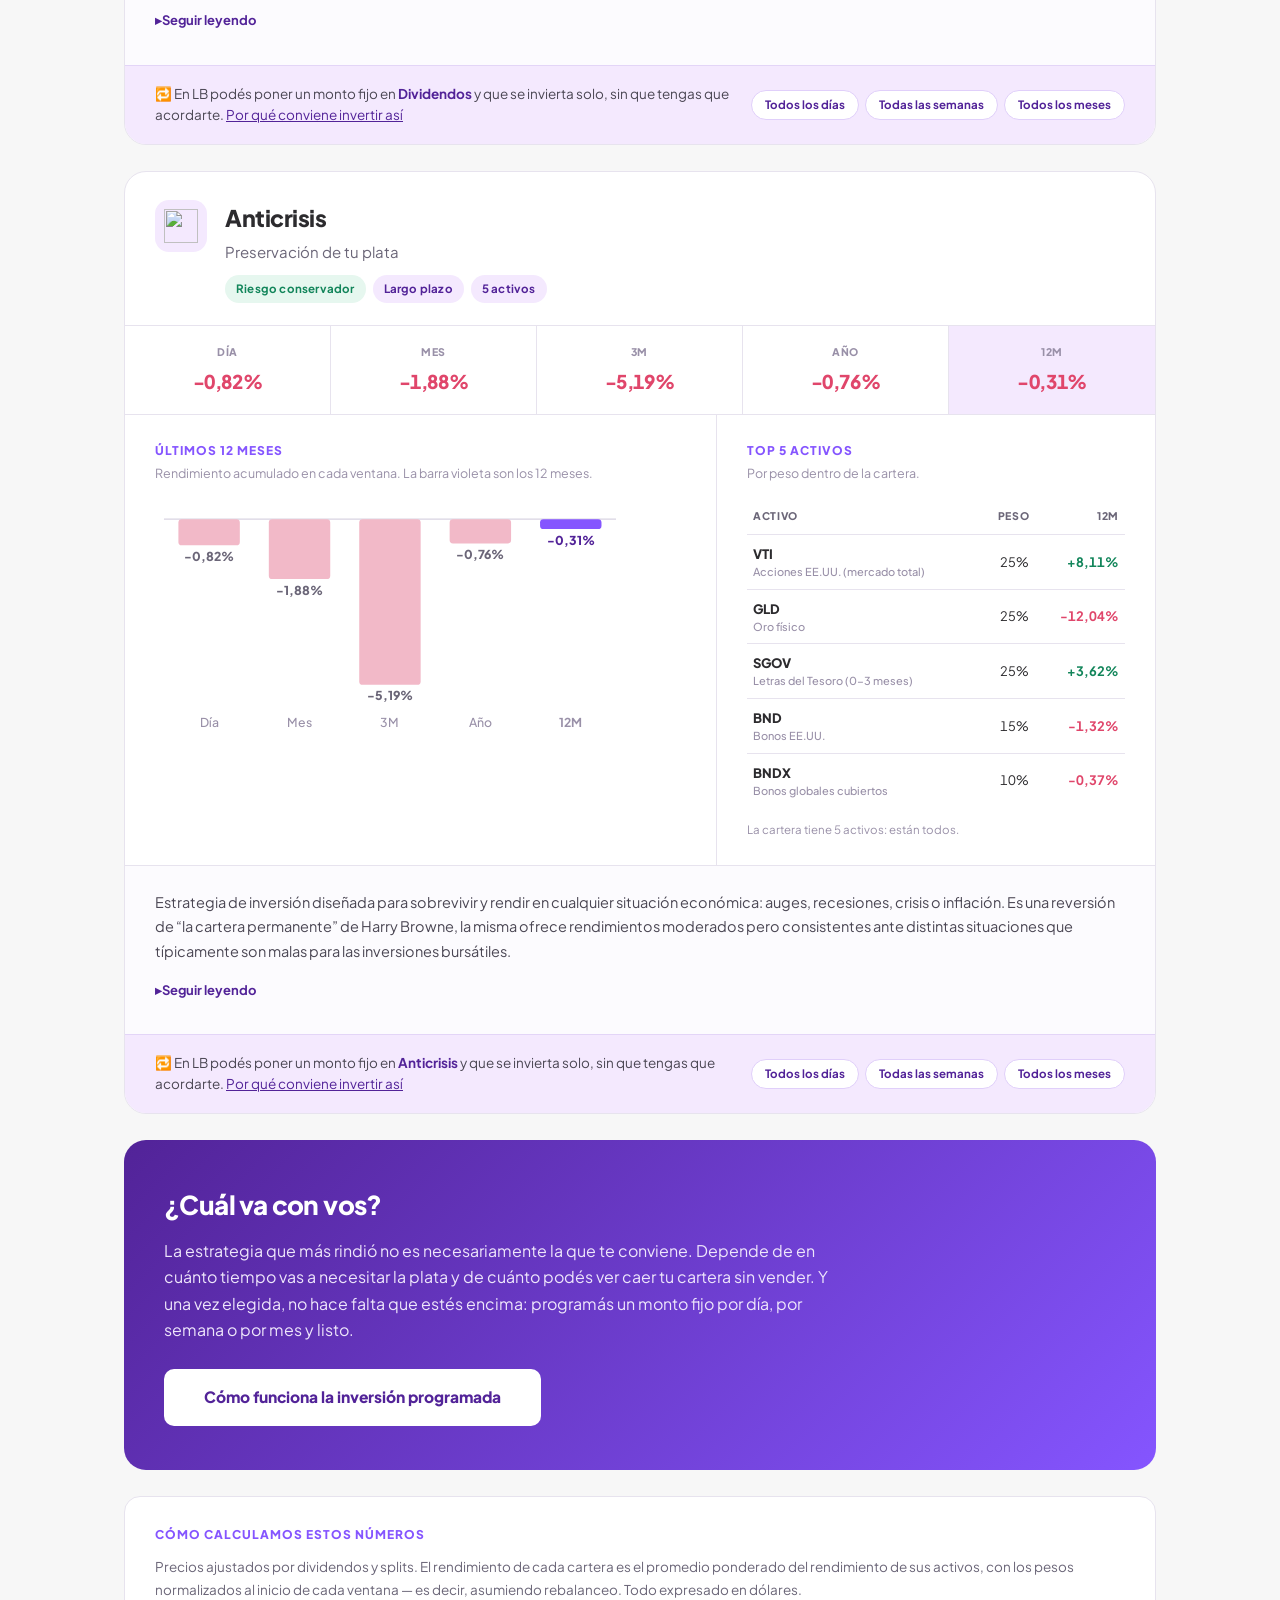
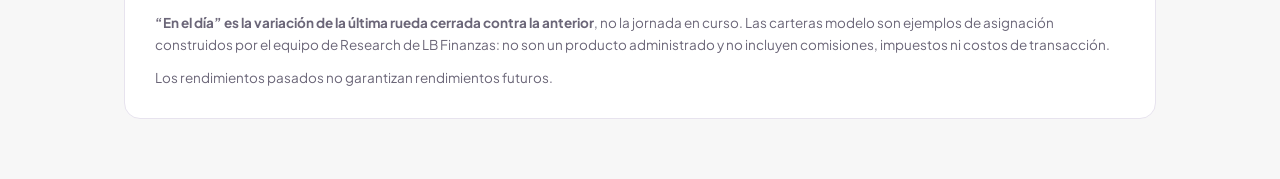
==== commit 489b096c: "landing: rendimientos al 19/11/2026 [skip ci]" ====
--- a/public/index.html
+++ b/public/index.html
@@ -267,7 +267,7 @@
       </div>
     </div>
     <div class="barras" id="barras"></div>
-    <p class="termo-pie">Rendimiento total en dólares, punto a punto, con dividendos reinvertidos. Cierre del martes 17 de noviembre de 2026.</p>
+    <p class="termo-pie">Rendimiento total en dólares, punto a punto, con dividendos reinvertidos. Cierre del miércoles 18 de noviembre de 2026.</p>
   </div>
 </section>
 
@@ -336,30 +336,30 @@
   "riesgoKey": "moderate",
   "plazo": "Largo plazo",
   "ret": [
-   -0.99,
-   -2.74,
-   -5.24,
-   6.98,
-   7.74
+   -0.42,
+   -3.15,
+   -5.63,
+   6.52,
+   7.28
   ],
   "activos": [
    {
     "t": "VTI",
     "peso": 60.0,
     "nombre": "Acciones EE.UU. (mercado total)",
-    "r12m": 8.32
+    "r12m": 8.11
    },
    {
     "t": "VXUS",
     "peso": 30.0,
     "nombre": "Acciones fuera de EE.UU.",
-    "r12m": 9.66
+    "r12m": 8.47
    },
    {
     "t": "BND",
     "peso": 10.0,
     "nombre": "Bonos EE.UU.",
-    "r12m": -1.54
+    "r12m": -1.32
    }
   ],
   "totalActivos": 3,
@@ -379,42 +379,42 @@
   "riesgoKey": "aggressive",
   "plazo": "Largo plazo",
   "ret": [
-   -0.72,
-   -6.55,
-   -10.91,
-   11.92,
-   12.12
+   0.23,
+   -6.32,
+   -10.69,
+   12.15,
+   12.35
   ],
   "activos": [
    {
     "t": "QQQ",
     "peso": 30.0,
     "nombre": "Nasdaq 100",
-    "r12m": 6.59
+    "r12m": 7.0
    },
    {
     "t": "SMH",
     "peso": 25.0,
     "nombre": "Semiconductores",
-    "r12m": 31.01
+    "r12m": 30.85
    },
    {
     "t": "VUG",
     "peso": 20.0,
     "nombre": "Acciones de crecimiento",
-    "r12m": -0.03
+    "r12m": 0.36
    },
    {
     "t": "IWO",
     "peso": 15.0,
     "nombre": "Small caps de crecimiento",
-    "r12m": 3.66
+    "r12m": 4.26
    },
    {
     "t": "XBI",
     "peso": 10.0,
     "nombre": "Biotecnología",
-    "r12m": 18.47
+    "r12m": 18.27
    }
   ],
   "totalActivos": 5,
@@ -433,36 +433,36 @@
   "riesgoKey": "aggressive",
   "plazo": "Mediano plazo",
   "ret": [
-   -1.18,
-   -4.72,
-   -7.27,
-   15.2,
-   16.44
+   -0.21,
+   -4.91,
+   -7.46,
+   14.92,
+   16.13
   ],
   "activos": [
    {
     "t": "VB",
     "peso": 25.0,
     "nombre": "Small caps EE.UU.",
-    "r12m": 10.66
+    "r12m": 11.08
    },
    {
     "t": "MTUM",
     "peso": 25.0,
     "nombre": "Factor momentum",
-    "r12m": 5.08
+    "r12m": 4.93
    },
    {
     "t": "QUAL",
     "peso": 25.0,
     "nombre": "Factor calidad",
-    "r12m": 11.05
+    "r12m": 10.9
    },
    {
     "t": "VLUE",
     "peso": 25.0,
     "nombre": "Factor valor",
-    "r12m": 38.96
+    "r12m": 37.62
    }
   ],
   "totalActivos": 4,
@@ -486,42 +486,42 @@
   "riesgoKey": "aggressive",
   "plazo": "Largo plazo",
   "ret": [
-   -1.22,
-   -13.47,
-   -19.88,
-   1.06,
-   2.58
+   -0.23,
+   -13.58,
+   -20.01,
+   1.0,
+   2.5
   ],
   "activos": [
    {
     "t": "NVDA",
     "peso": 25.0,
     "nombre": "Nvidia",
-    "r12m": -11.96
+    "r12m": -14.51
    },
    {
     "t": "CHAT",
     "peso": 25.0,
     "nombre": "Inteligencia artificial (temático)",
-    "r12m": 15.28
+    "r12m": 17.06
    },
    {
     "t": "SMH",
     "peso": 20.0,
     "nombre": "Semiconductores",
-    "r12m": 31.01
+    "r12m": 30.85
    },
    {
     "t": "IGV",
     "peso": 20.0,
     "nombre": "Software",
-    "r12m": -8.0
+    "r12m": -6.85
    },
    {
     "t": "VST",
     "peso": 10.0,
     "nombre": "Vistra (energía eléctrica)",
-    "r12m": -28.5
+    "r12m": -29.38
    }
   ],
   "totalActivos": 5,
@@ -540,42 +540,42 @@
   "riesgoKey": "conservative",
   "plazo": "Mediano plazo",
   "ret": [
-   0.05,
-   -0.41,
-   -0.3,
-   0.44,
-   0.31
+   0.16,
+   -0.25,
+   -0.14,
+   0.6,
+   0.47
   ],
   "activos": [
    {
     "t": "SGOV",
     "peso": 40.0,
     "nombre": "Letras del Tesoro (0-3 meses)",
-    "r12m": 3.61
+    "r12m": 3.62
    },
    {
     "t": "SHY",
     "peso": 25.0,
     "nombre": "Tesoro EE.UU. 1-3 años",
-    "r12m": 1.44
+    "r12m": 1.47
    },
    {
     "t": "LQD",
     "peso": 20.0,
     "nombre": "Corporativos grado de inversión",
-    "r12m": -3.76
+    "r12m": -3.37
    },
    {
     "t": "IEF",
     "peso": 10.0,
     "nombre": "Tesoro EE.UU. 7-10 años",
-    "r12m": -3.54
+    "r12m": -3.26
    },
    {
     "t": "TLT",
     "peso": 5.0,
     "nombre": "Tesoro EE.UU. +20 años",
-    "r12m": -7.67
+    "r12m": -6.89
    }
   ],
   "totalActivos": 5,
@@ -593,30 +593,30 @@
   "riesgoKey": "aggressive",
   "plazo": "Largo plazo",
   "ret": [
-   -2.83,
-   0.34,
-   -8.47,
-   -13.66,
-   -3.19
+   -1.68,
+   -1.55,
+   -10.43,
+   -16.82,
+   -6.81
   ],
   "activos": [
    {
     "t": "MOH",
     "peso": 43.49,
     "nombre": "Molina Healthcare",
-    "r12m": 49.2
+    "r12m": 39.32
    },
    {
     "t": "LULU",
     "peso": 32.35,
     "nombre": "Lululemon",
-    "r12m": -43.46
+    "r12m": -39.85
    },
    {
     "t": "SLM",
     "peso": 24.16,
     "nombre": "SLM Corporation",
-    "r12m": -43.59
+    "r12m": -45.61
    }
   ],
   "totalActivos": 3,
@@ -637,42 +637,42 @@
   "riesgoKey": "aggressive",
   "plazo": "Largo plazo",
   "ret": [
-   -0.45,
-   -2.45,
-   -10.7,
-   3.28,
-   4.4
+   -1.52,
+   -3.96,
+   -12.1,
+   1.85,
+   2.98
   ],
   "activos": [
    {
     "t": "MCHI",
     "peso": 25.0,
     "nombre": "Acciones de China",
-    "r12m": -20.7
+    "r12m": -21.71
    },
    {
     "t": "INDA",
     "peso": 18.0,
     "nombre": "Acciones de India",
-    "r12m": -5.14
+    "r12m": -5.94
    },
    {
     "t": "EWZ",
     "peso": 15.0,
     "nombre": "Acciones de Brasil",
-    "r12m": -3.56
+    "r12m": -6.52
    },
    {
     "t": "EWT",
     "peso": 12.0,
     "nombre": "Acciones de Taiwán",
-    "r12m": 43.8
+    "r12m": 43.86
    },
    {
     "t": "EWY",
     "peso": 10.0,
     "nombre": "Acciones de Corea del Sur",
-    "r12m": 52.26
+    "r12m": 53.85
    }
   ],
   "totalActivos": 8,
@@ -693,42 +693,42 @@
   "riesgoKey": "aggressive",
   "plazo": "Largo plazo",
   "ret": [
-   -1.31,
-   -1.61,
-   -0.52,
-   16.67,
-   16.63
+   -1.38,
+   -2.96,
+   -1.87,
+   15.06,
+   15.02
   ],
   "activos": [
    {
     "t": "SCHD",
     "peso": 25.0,
     "nombre": "Dividendos de calidad",
-    "r12m": 32.47
+    "r12m": 30.18
    },
    {
     "t": "VIG",
     "peso": 25.0,
     "nombre": "Dividendos crecientes",
-    "r12m": 12.42
+    "r12m": 11.53
    },
    {
     "t": "DGRO",
     "peso": 20.0,
     "nombre": "Crecimiento de dividendos",
-    "r12m": 17.2
+    "r12m": 16.14
    },
    {
     "t": "IDVO",
     "peso": 15.0,
     "nombre": "Dividendos internacionales + opciones",
-    "r12m": 5.37
+    "r12m": 3.18
    },
    {
     "t": "DIVO",
     "peso": 15.0,
     "nombre": "Dividendos + covered calls",
-    "r12m": 7.75
+    "r12m": 5.93
    }
   ],
   "totalActivos": 5,
@@ -748,42 +748,42 @@
   "riesgoKey": "conservative",
   "plazo": "Largo plazo",
   "ret": [
-   -0.27,
-   -1.07,
-   -4.48,
-   -0.02,
-   0.44
+   -0.82,
+   -1.88,
+   -5.19,
+   -0.76,
+   -0.31
   ],
   "activos": [
    {
     "t": "VTI",
     "peso": 25.0,
     "nombre": "Acciones EE.UU. (mercado total)",
-    "r12m": 8.32
+    "r12m": 8.11
    },
    {
     "t": "GLD",
     "peso": 25.0,
     "nombre": "Oro físico",
-    "r12m": -9.13
+    "r12m": -12.04
    },
    {
     "t": "SGOV",
     "peso": 25.0,
     "nombre": "Letras del Tesoro (0-3 meses)",
-    "r12m": 3.61
+    "r12m": 3.62
    },
    {
     "t": "BND",
     "peso": 15.0,
     "nombre": "Bonos EE.UU.",
-    "r12m": -1.54
+    "r12m": -1.32
    },
    {
     "t": "BNDX",
     "peso": 10.0,
     "nombre": "Bonos globales cubiertos",
-    "r12m": -0.26
+    "r12m": -0.37
    }
   ],
   "totalActivos": 5,
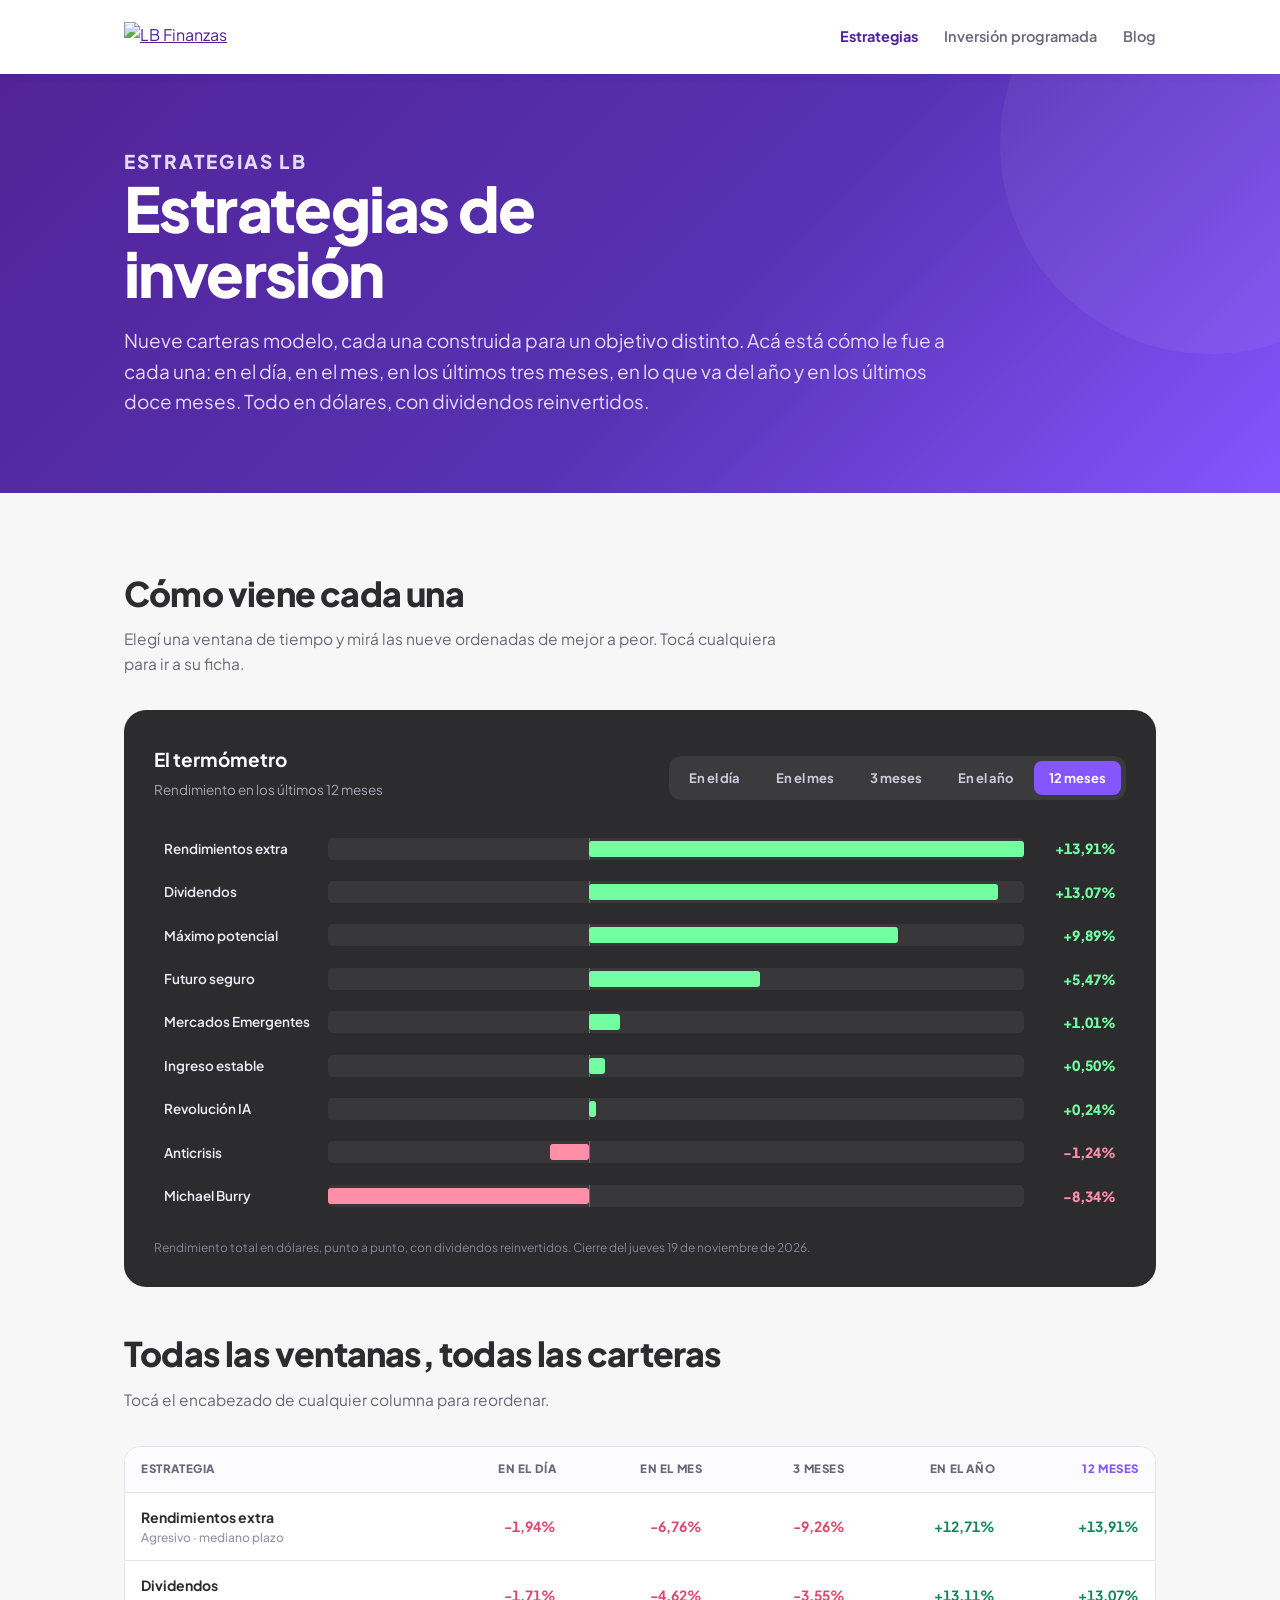
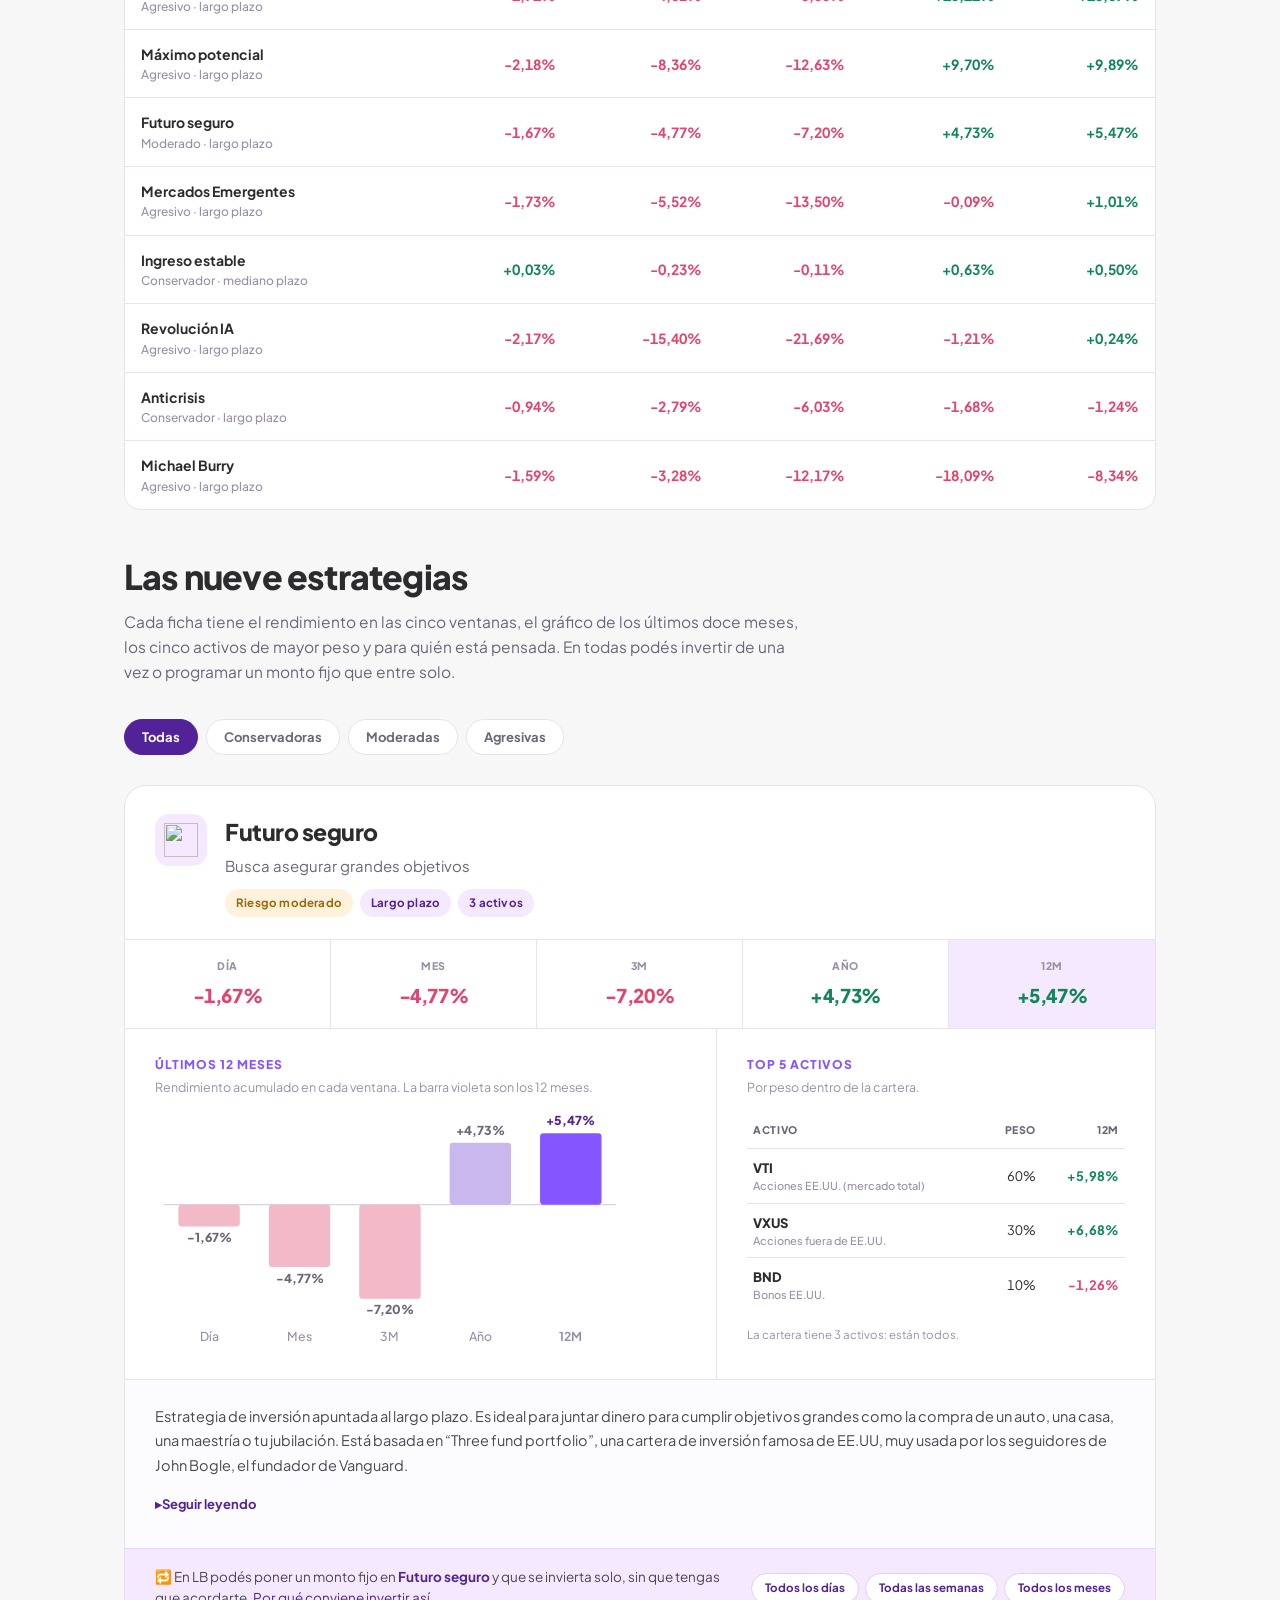
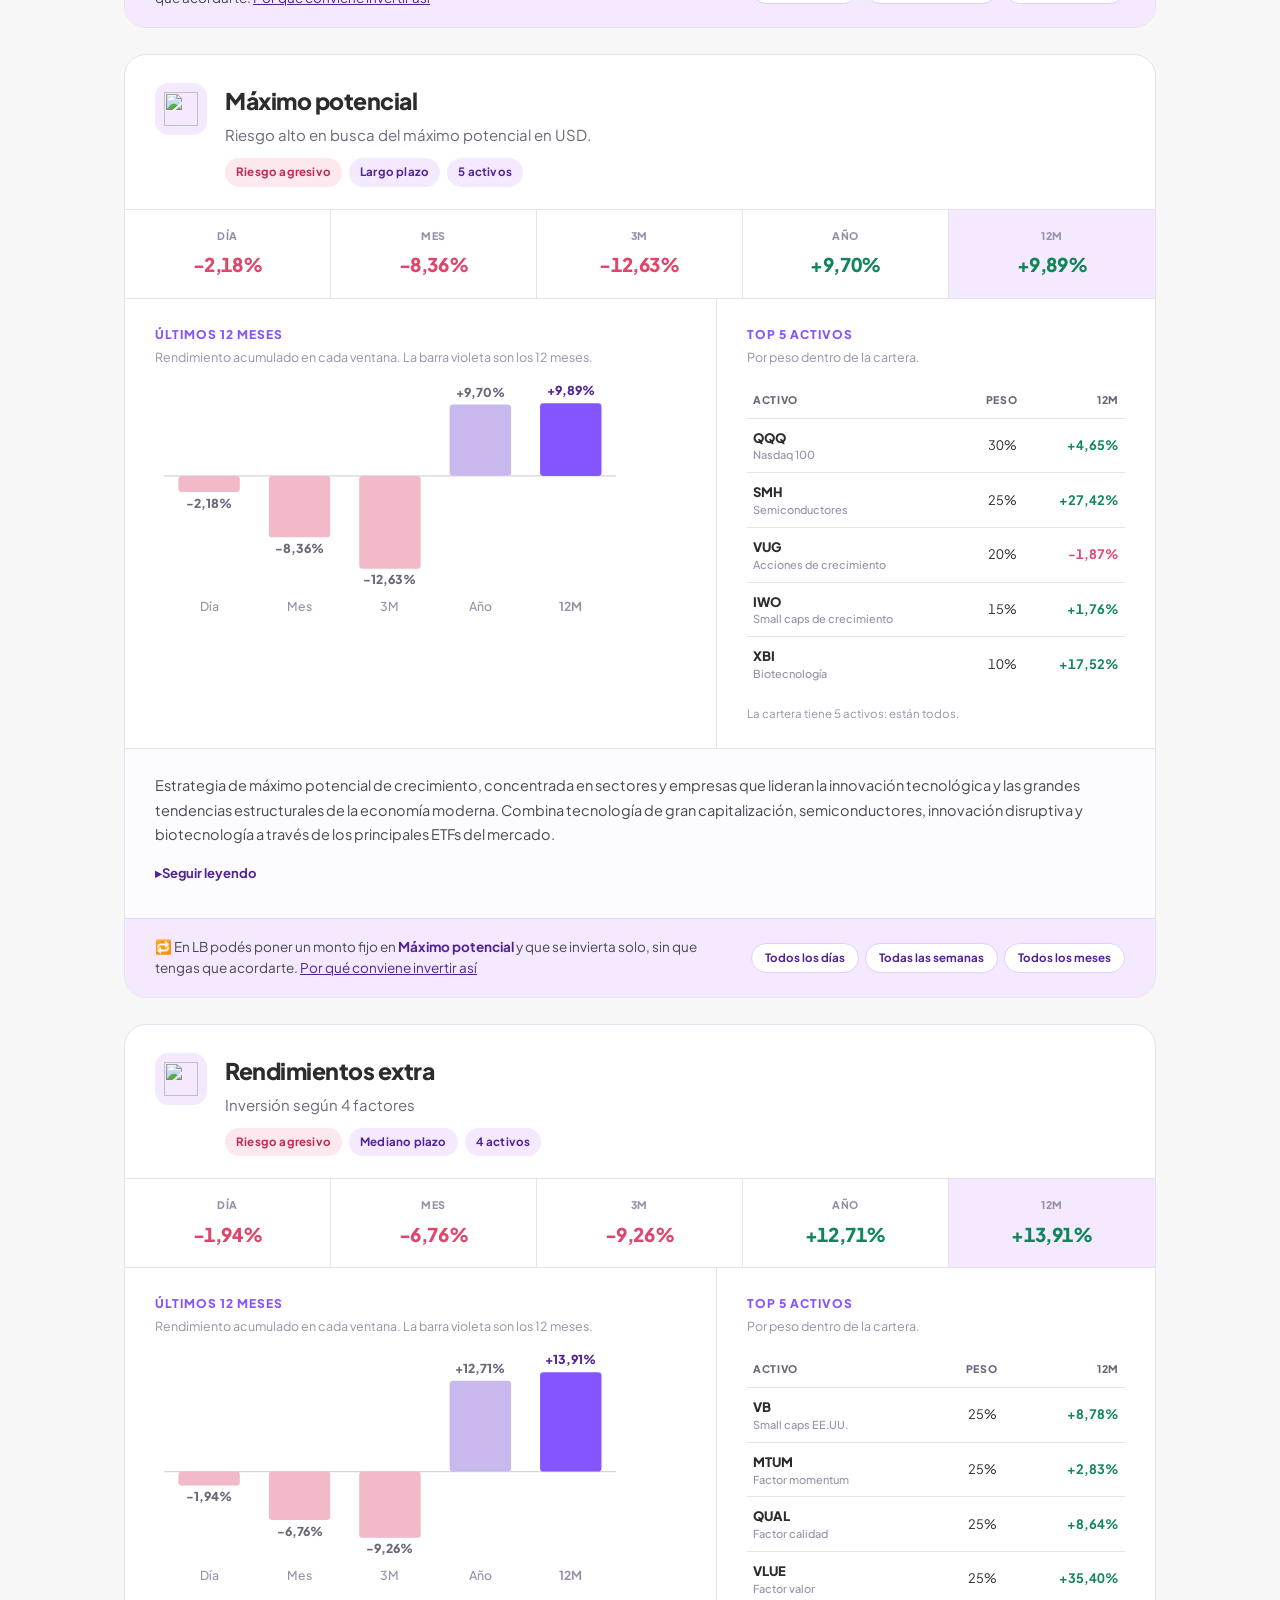
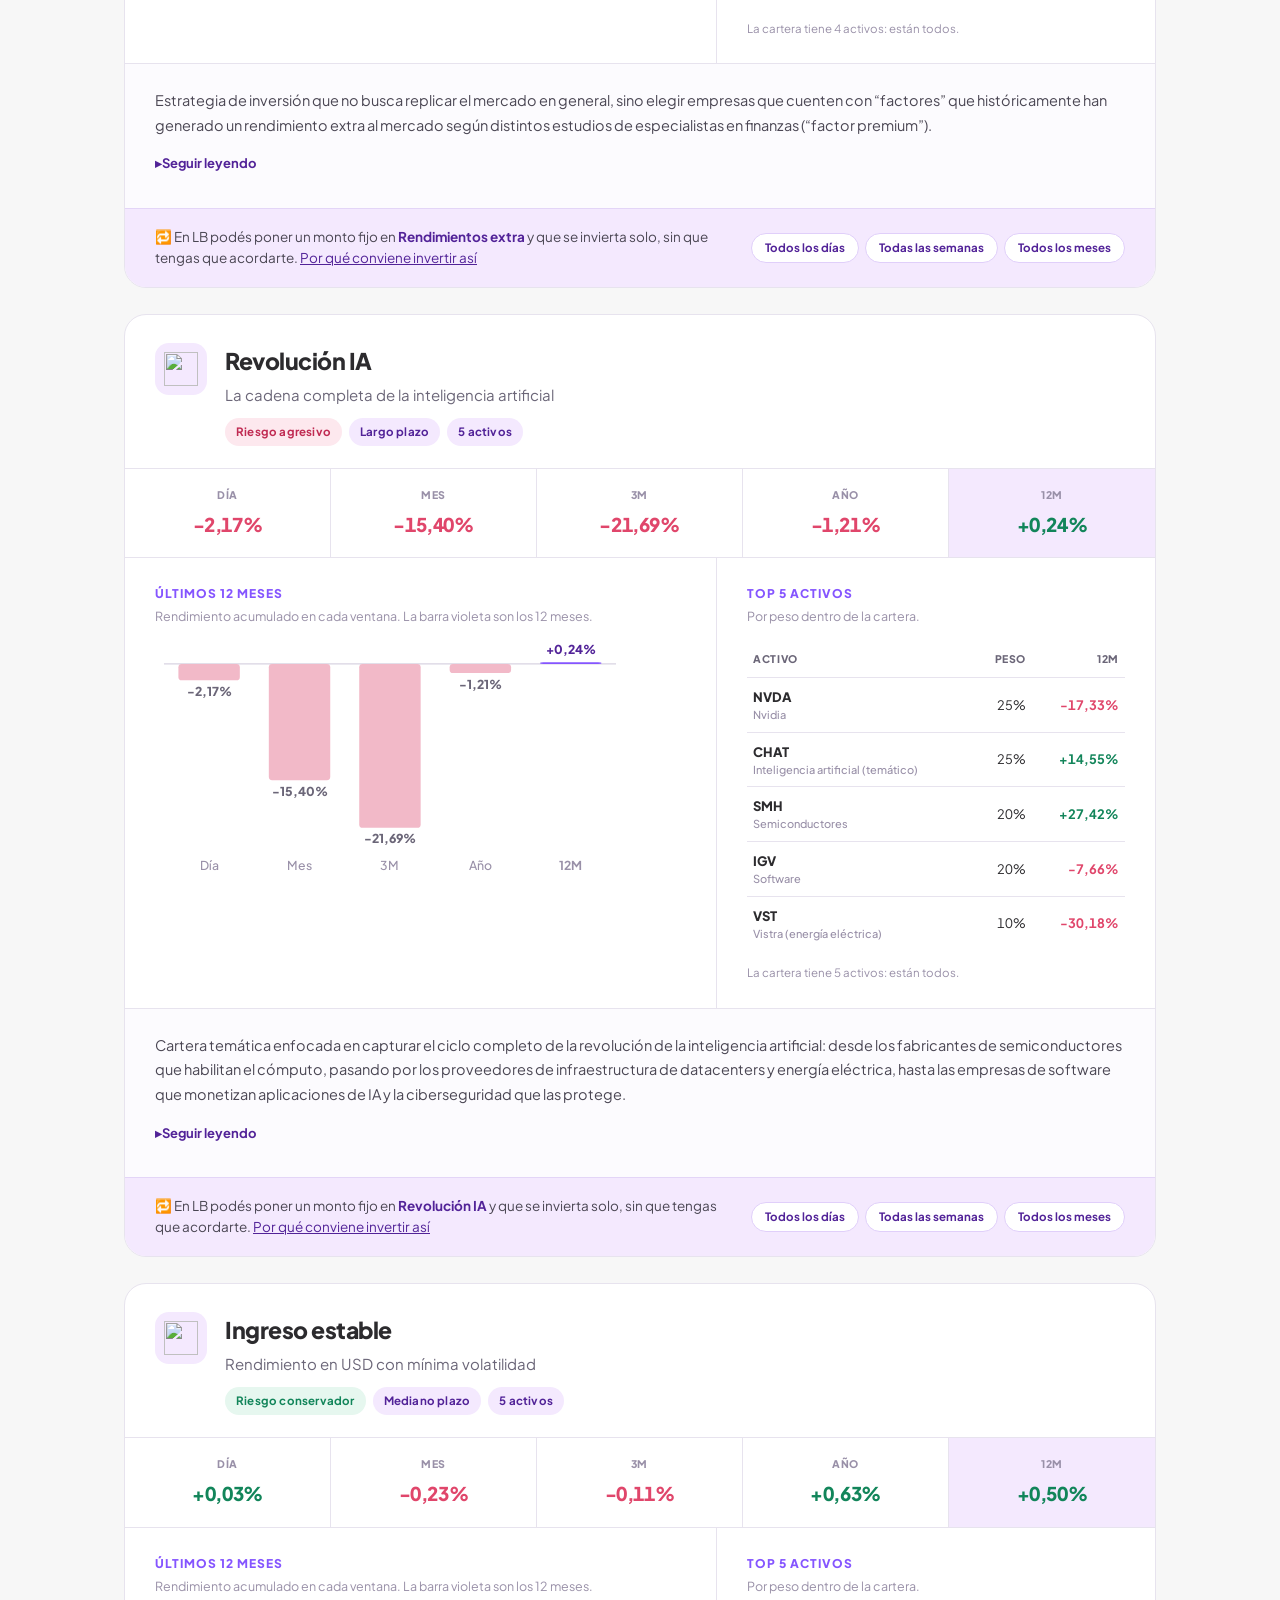
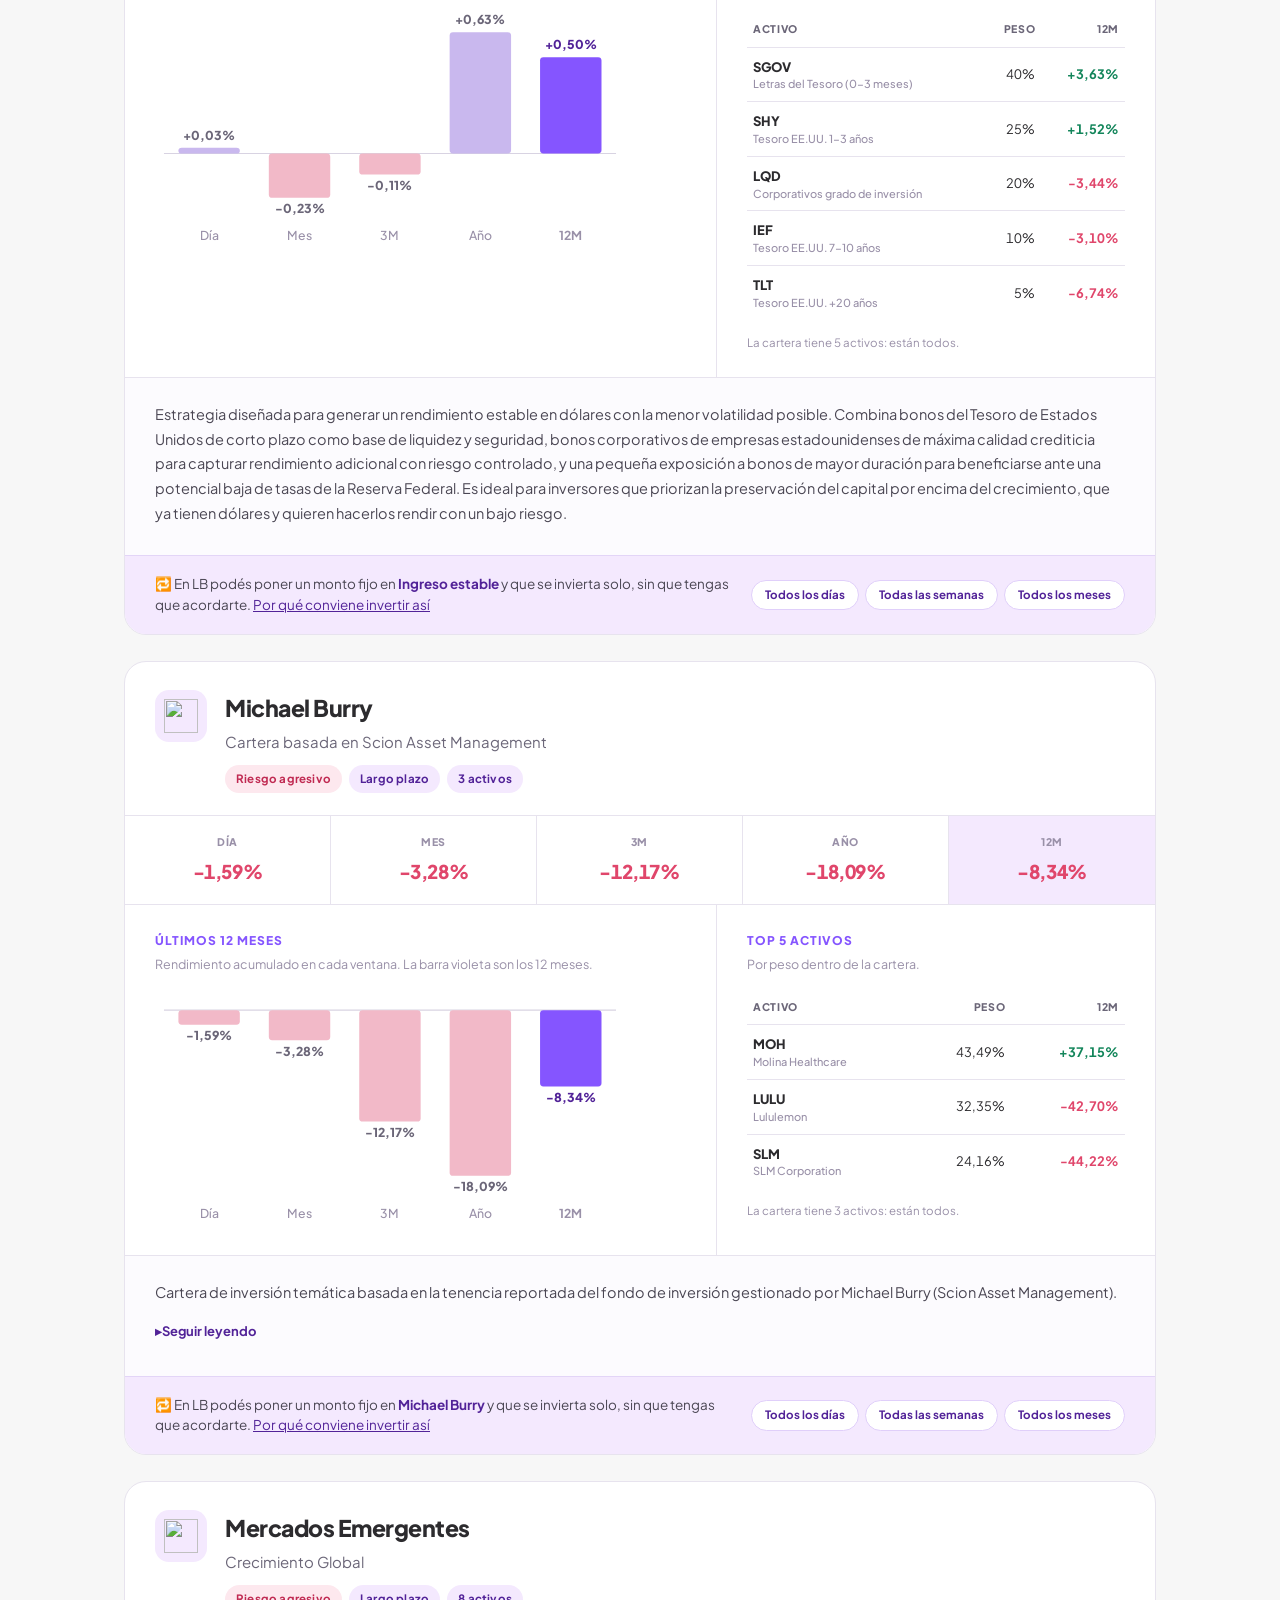
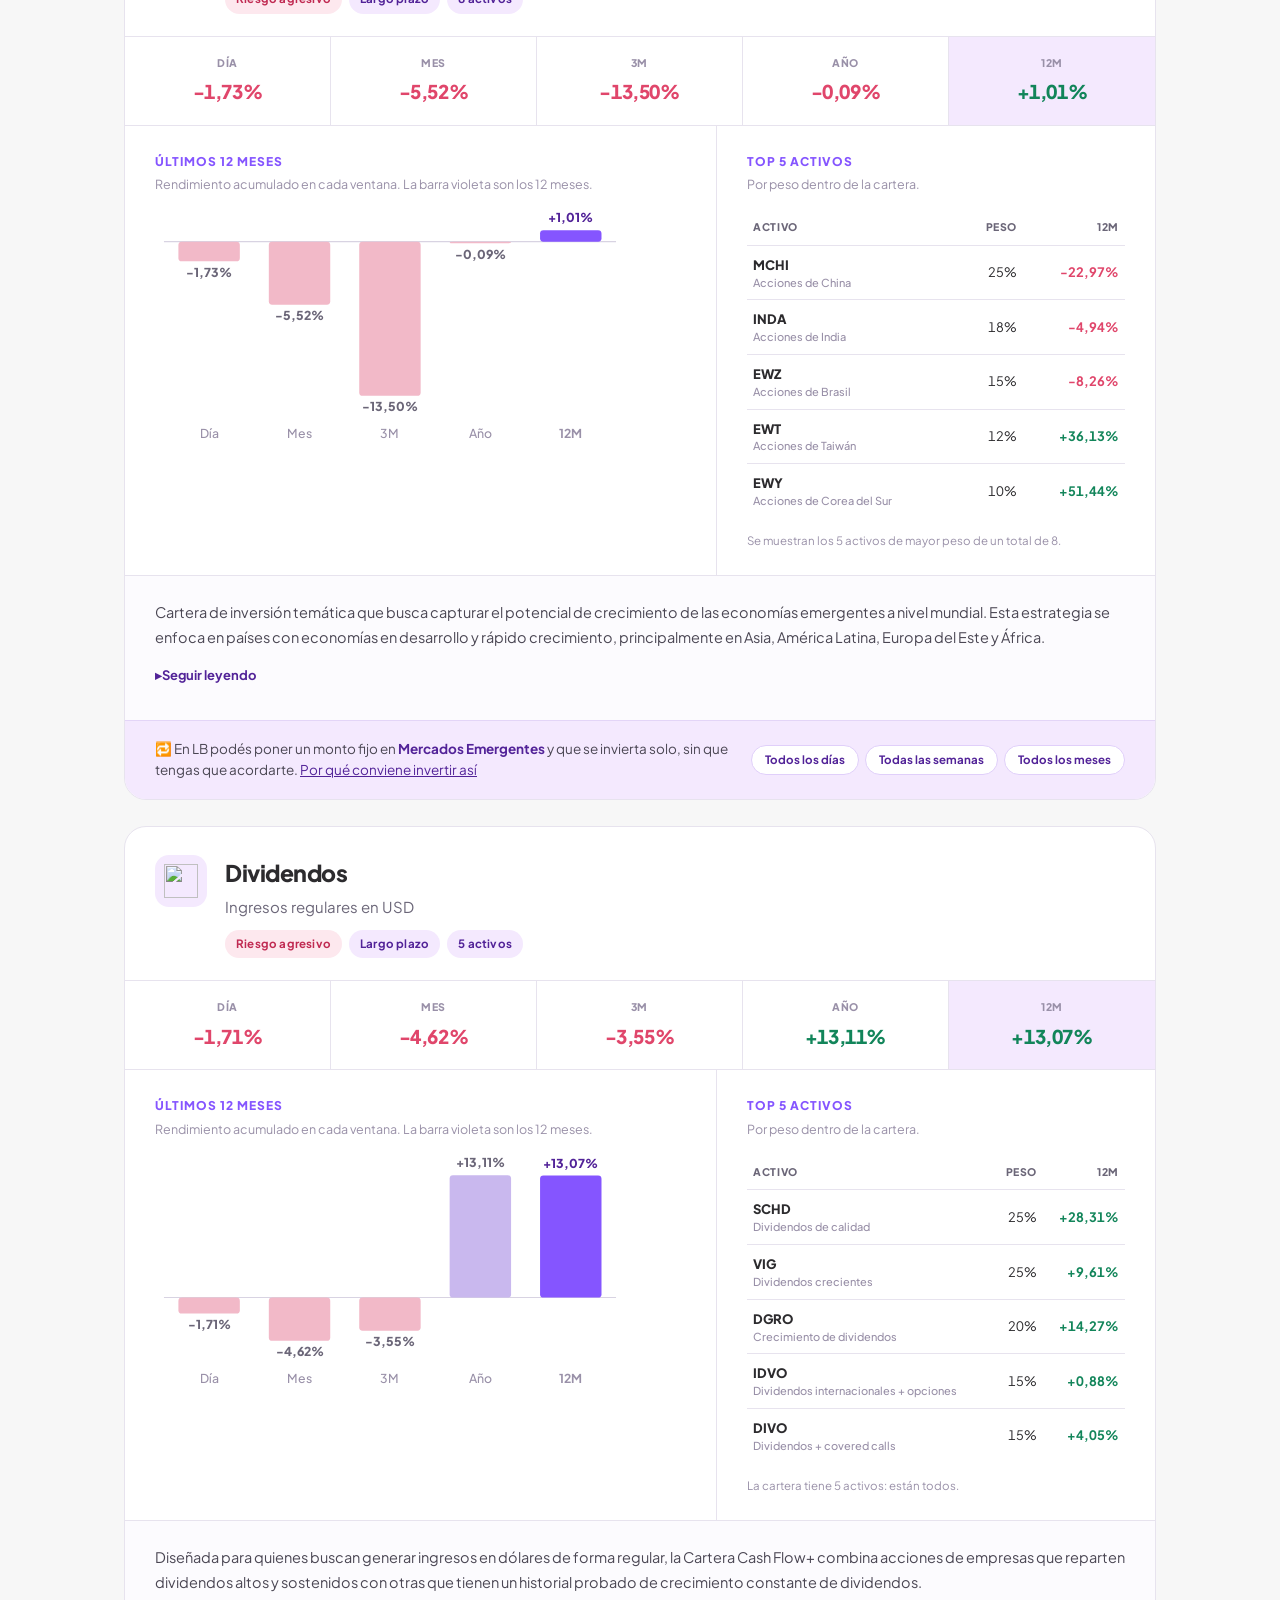
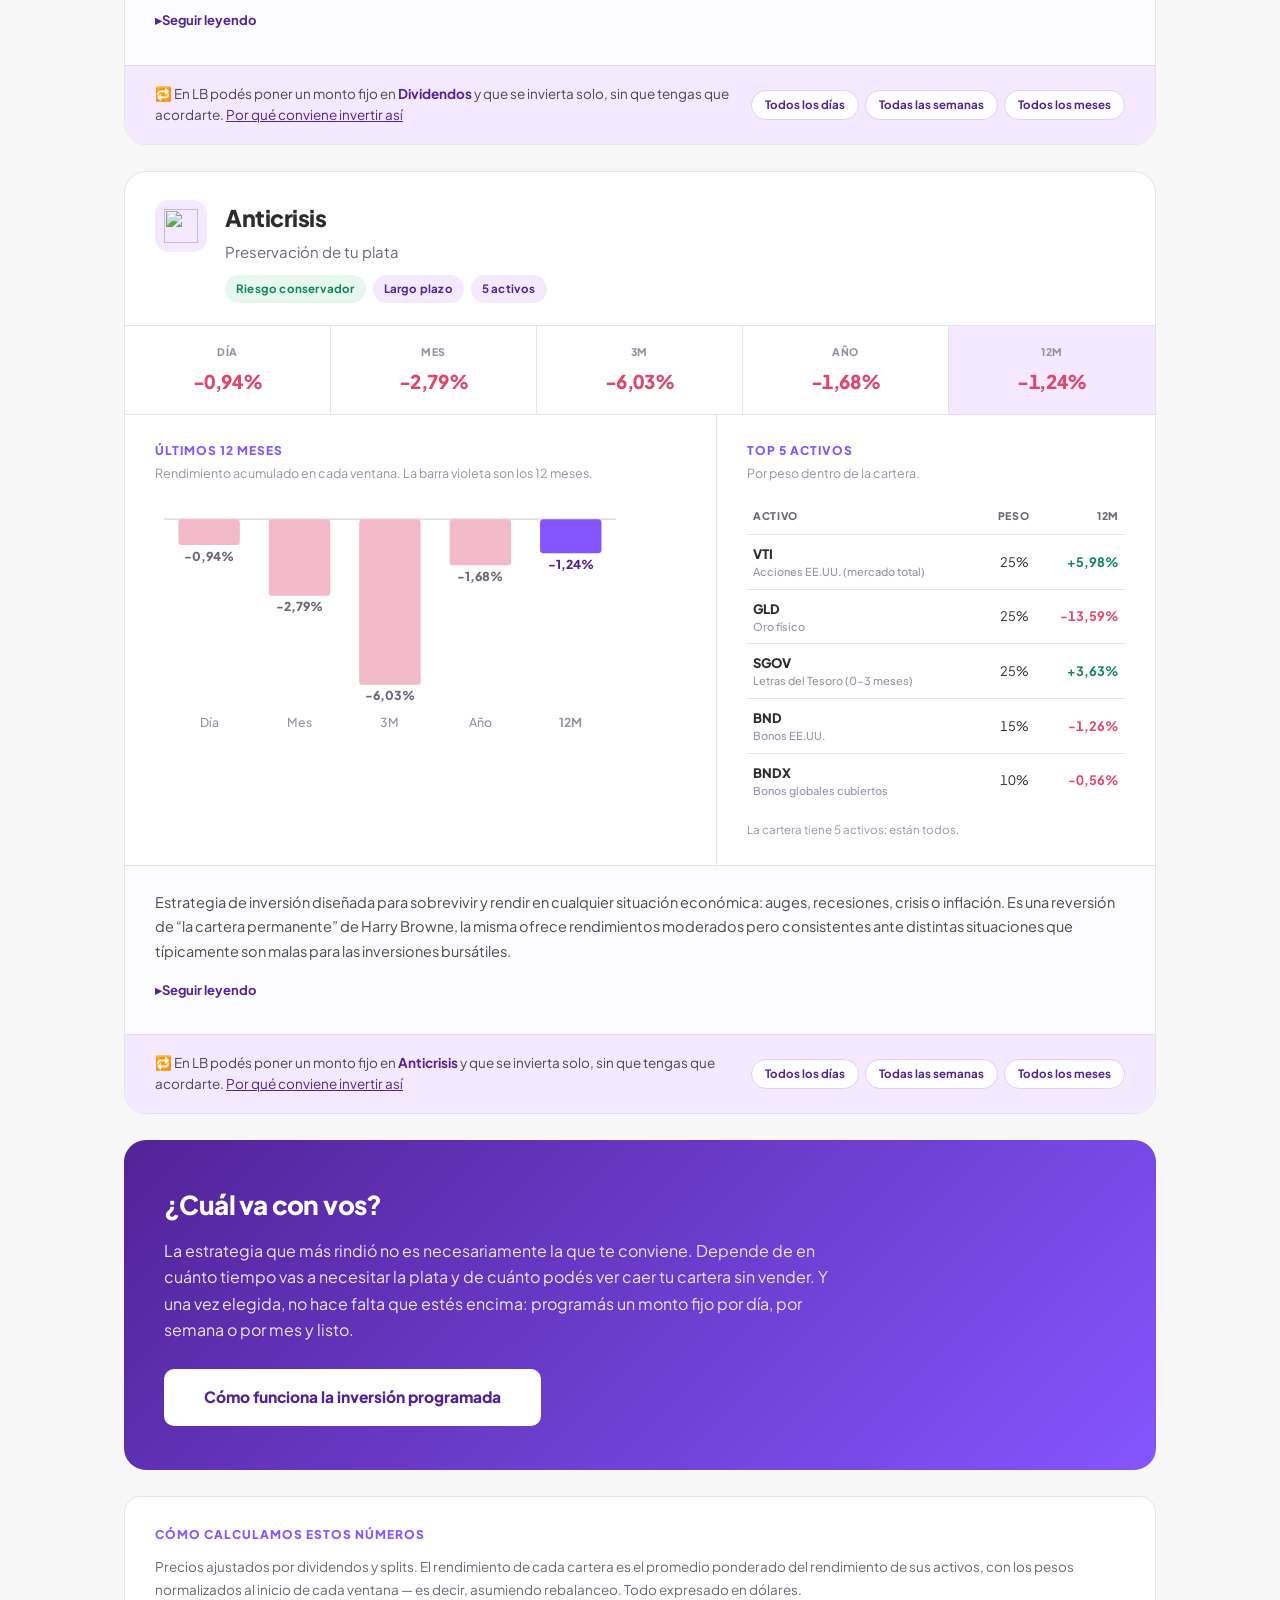
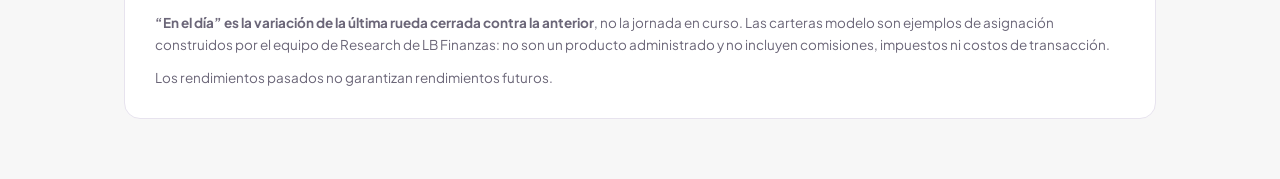
==== commit 74113813: "landing: rendimientos al 20/11/2026 [skip ci]" ====
--- a/public/index.html
+++ b/public/index.html
@@ -267,7 +267,7 @@
       </div>
     </div>
     <div class="barras" id="barras"></div>
-    <p class="termo-pie">Rendimiento total en dólares, punto a punto, con dividendos reinvertidos. Cierre del miércoles 18 de noviembre de 2026.</p>
+    <p class="termo-pie">Rendimiento total en dólares, punto a punto, con dividendos reinvertidos. Cierre del jueves 19 de noviembre de 2026.</p>
   </div>
 </section>
 
@@ -336,30 +336,30 @@
   "riesgoKey": "moderate",
   "plazo": "Largo plazo",
   "ret": [
-   -0.42,
-   -3.15,
-   -5.63,
-   6.52,
-   7.28
+   -1.67,
+   -4.77,
+   -7.2,
+   4.73,
+   5.47
   ],
   "activos": [
    {
     "t": "VTI",
     "peso": 60.0,
     "nombre": "Acciones EE.UU. (mercado total)",
-    "r12m": 8.11
+    "r12m": 5.98
    },
    {
     "t": "VXUS",
     "peso": 30.0,
     "nombre": "Acciones fuera de EE.UU.",
-    "r12m": 8.47
+    "r12m": 6.68
    },
    {
     "t": "BND",
     "peso": 10.0,
     "nombre": "Bonos EE.UU.",
-    "r12m": -1.32
+    "r12m": -1.26
    }
   ],
   "totalActivos": 3,
@@ -379,42 +379,42 @@
   "riesgoKey": "aggressive",
   "plazo": "Largo plazo",
   "ret": [
-   0.23,
-   -6.32,
-   -10.69,
-   12.15,
-   12.35
+   -2.18,
+   -8.36,
+   -12.63,
+   9.7,
+   9.89
   ],
   "activos": [
    {
     "t": "QQQ",
     "peso": 30.0,
     "nombre": "Nasdaq 100",
-    "r12m": 7.0
+    "r12m": 4.65
    },
    {
     "t": "SMH",
     "peso": 25.0,
     "nombre": "Semiconductores",
-    "r12m": 30.85
+    "r12m": 27.42
    },
    {
     "t": "VUG",
     "peso": 20.0,
     "nombre": "Acciones de crecimiento",
-    "r12m": 0.36
+    "r12m": -1.87
    },
    {
     "t": "IWO",
     "peso": 15.0,
     "nombre": "Small caps de crecimiento",
-    "r12m": 4.26
+    "r12m": 1.76
    },
    {
     "t": "XBI",
     "peso": 10.0,
     "nombre": "Biotecnología",
-    "r12m": 18.27
+    "r12m": 17.52
    }
   ],
   "totalActivos": 5,
@@ -433,36 +433,36 @@
   "riesgoKey": "aggressive",
   "plazo": "Mediano plazo",
   "ret": [
-   -0.21,
-   -4.91,
-   -7.46,
-   14.92,
-   16.13
+   -1.94,
+   -6.76,
+   -9.26,
+   12.71,
+   13.91
   ],
   "activos": [
    {
     "t": "VB",
     "peso": 25.0,
     "nombre": "Small caps EE.UU.",
-    "r12m": 11.08
+    "r12m": 8.78
    },
    {
     "t": "MTUM",
     "peso": 25.0,
     "nombre": "Factor momentum",
-    "r12m": 4.93
+    "r12m": 2.83
    },
    {
     "t": "QUAL",
     "peso": 25.0,
     "nombre": "Factor calidad",
-    "r12m": 10.9
+    "r12m": 8.64
    },
    {
     "t": "VLUE",
     "peso": 25.0,
     "nombre": "Factor valor",
-    "r12m": 37.62
+    "r12m": 35.4
    }
   ],
   "totalActivos": 4,
@@ -486,42 +486,42 @@
   "riesgoKey": "aggressive",
   "plazo": "Largo plazo",
   "ret": [
-   -0.23,
-   -13.58,
-   -20.01,
-   1.0,
-   2.5
+   -2.17,
+   -15.4,
+   -21.69,
+   -1.21,
+   0.24
   ],
   "activos": [
    {
     "t": "NVDA",
     "peso": 25.0,
     "nombre": "Nvidia",
-    "r12m": -14.51
+    "r12m": -17.33
    },
    {
     "t": "CHAT",
     "peso": 25.0,
     "nombre": "Inteligencia artificial (temático)",
-    "r12m": 17.06
+    "r12m": 14.55
    },
    {
     "t": "SMH",
     "peso": 20.0,
     "nombre": "Semiconductores",
-    "r12m": 30.85
+    "r12m": 27.42
    },
    {
     "t": "IGV",
     "peso": 20.0,
     "nombre": "Software",
-    "r12m": -6.85
+    "r12m": -7.66
    },
    {
     "t": "VST",
     "peso": 10.0,
     "nombre": "Vistra (energía eléctrica)",
-    "r12m": -29.38
+    "r12m": -30.18
    }
   ],
   "totalActivos": 5,
@@ -540,42 +540,42 @@
   "riesgoKey": "conservative",
   "plazo": "Mediano plazo",
   "ret": [
-   0.16,
-   -0.25,
-   -0.14,
-   0.6,
-   0.47
+   0.03,
+   -0.23,
+   -0.11,
+   0.63,
+   0.5
   ],
   "activos": [
    {
     "t": "SGOV",
     "peso": 40.0,
     "nombre": "Letras del Tesoro (0-3 meses)",
-    "r12m": 3.62
+    "r12m": 3.63
    },
    {
     "t": "SHY",
     "peso": 25.0,
     "nombre": "Tesoro EE.UU. 1-3 años",
-    "r12m": 1.47
+    "r12m": 1.52
    },
    {
     "t": "LQD",
     "peso": 20.0,
     "nombre": "Corporativos grado de inversión",
-    "r12m": -3.37
+    "r12m": -3.44
    },
    {
     "t": "IEF",
     "peso": 10.0,
     "nombre": "Tesoro EE.UU. 7-10 años",
-    "r12m": -3.26
+    "r12m": -3.1
    },
    {
     "t": "TLT",
     "peso": 5.0,
     "nombre": "Tesoro EE.UU. +20 años",
-    "r12m": -6.89
+    "r12m": -6.74
    }
   ],
   "totalActivos": 5,
@@ -593,30 +593,30 @@
   "riesgoKey": "aggressive",
   "plazo": "Largo plazo",
   "ret": [
-   -1.68,
-   -1.55,
-   -10.43,
-   -16.82,
-   -6.81
+   -1.59,
+   -3.28,
+   -12.17,
+   -18.09,
+   -8.34
   ],
   "activos": [
    {
     "t": "MOH",
     "peso": 43.49,
     "nombre": "Molina Healthcare",
-    "r12m": 39.32
+    "r12m": 37.15
    },
    {
     "t": "LULU",
     "peso": 32.35,
     "nombre": "Lululemon",
-    "r12m": -39.85
+    "r12m": -42.7
    },
    {
     "t": "SLM",
     "peso": 24.16,
     "nombre": "SLM Corporation",
-    "r12m": -45.61
+    "r12m": -44.22
    }
   ],
   "totalActivos": 3,
@@ -637,42 +637,42 @@
   "riesgoKey": "aggressive",
   "plazo": "Largo plazo",
   "ret": [
-   -1.52,
-   -3.96,
-   -12.1,
-   1.85,
-   2.98
+   -1.73,
+   -5.52,
+   -13.5,
+   -0.09,
+   1.01
   ],
   "activos": [
    {
     "t": "MCHI",
     "peso": 25.0,
     "nombre": "Acciones de China",
-    "r12m": -21.71
+    "r12m": -22.97
    },
    {
     "t": "INDA",
     "peso": 18.0,
     "nombre": "Acciones de India",
-    "r12m": -5.94
+    "r12m": -4.94
    },
    {
     "t": "EWZ",
     "peso": 15.0,
     "nombre": "Acciones de Brasil",
-    "r12m": -6.52
+    "r12m": -8.26
    },
    {
     "t": "EWT",
     "peso": 12.0,
     "nombre": "Acciones de Taiwán",
-    "r12m": 43.86
+    "r12m": 36.13
    },
    {
     "t": "EWY",
     "peso": 10.0,
     "nombre": "Acciones de Corea del Sur",
-    "r12m": 53.85
+    "r12m": 51.44
    }
   ],
   "totalActivos": 8,
@@ -693,42 +693,42 @@
   "riesgoKey": "aggressive",
   "plazo": "Largo plazo",
   "ret": [
-   -1.38,
-   -2.96,
-   -1.87,
-   15.06,
-   15.02
+   -1.71,
+   -4.62,
+   -3.55,
+   13.11,
+   13.07
   ],
   "activos": [
    {
     "t": "SCHD",
     "peso": 25.0,
     "nombre": "Dividendos de calidad",
-    "r12m": 30.18
+    "r12m": 28.31
    },
    {
     "t": "VIG",
     "peso": 25.0,
     "nombre": "Dividendos crecientes",
-    "r12m": 11.53
+    "r12m": 9.61
    },
    {
     "t": "DGRO",
     "peso": 20.0,
     "nombre": "Crecimiento de dividendos",
-    "r12m": 16.14
+    "r12m": 14.27
    },
    {
     "t": "IDVO",
     "peso": 15.0,
     "nombre": "Dividendos internacionales + opciones",
-    "r12m": 3.18
+    "r12m": 0.88
    },
    {
     "t": "DIVO",
     "peso": 15.0,
     "nombre": "Dividendos + covered calls",
-    "r12m": 5.93
+    "r12m": 4.05
    }
   ],
   "totalActivos": 5,
@@ -748,42 +748,42 @@
   "riesgoKey": "conservative",
   "plazo": "Largo plazo",
   "ret": [
-   -0.82,
-   -1.88,
-   -5.19,
-   -0.76,
-   -0.31
+   -0.94,
+   -2.79,
+   -6.03,
+   -1.68,
+   -1.24
   ],
   "activos": [
    {
     "t": "VTI",
     "peso": 25.0,
     "nombre": "Acciones EE.UU. (mercado total)",
-    "r12m": 8.11
+    "r12m": 5.98
    },
    {
     "t": "GLD",
     "peso": 25.0,
     "nombre": "Oro físico",
-    "r12m": -12.04
+    "r12m": -13.59
    },
    {
     "t": "SGOV",
     "peso": 25.0,
     "nombre": "Letras del Tesoro (0-3 meses)",
-    "r12m": 3.62
+    "r12m": 3.63
    },
    {
     "t": "BND",
     "peso": 15.0,
     "nombre": "Bonos EE.UU.",
-    "r12m": -1.32
+    "r12m": -1.26
    },
    {
     "t": "BNDX",
     "peso": 10.0,
     "nombre": "Bonos globales cubiertos",
-    "r12m": -0.37
+    "r12m": -0.56
    }
   ],
   "totalActivos": 5,
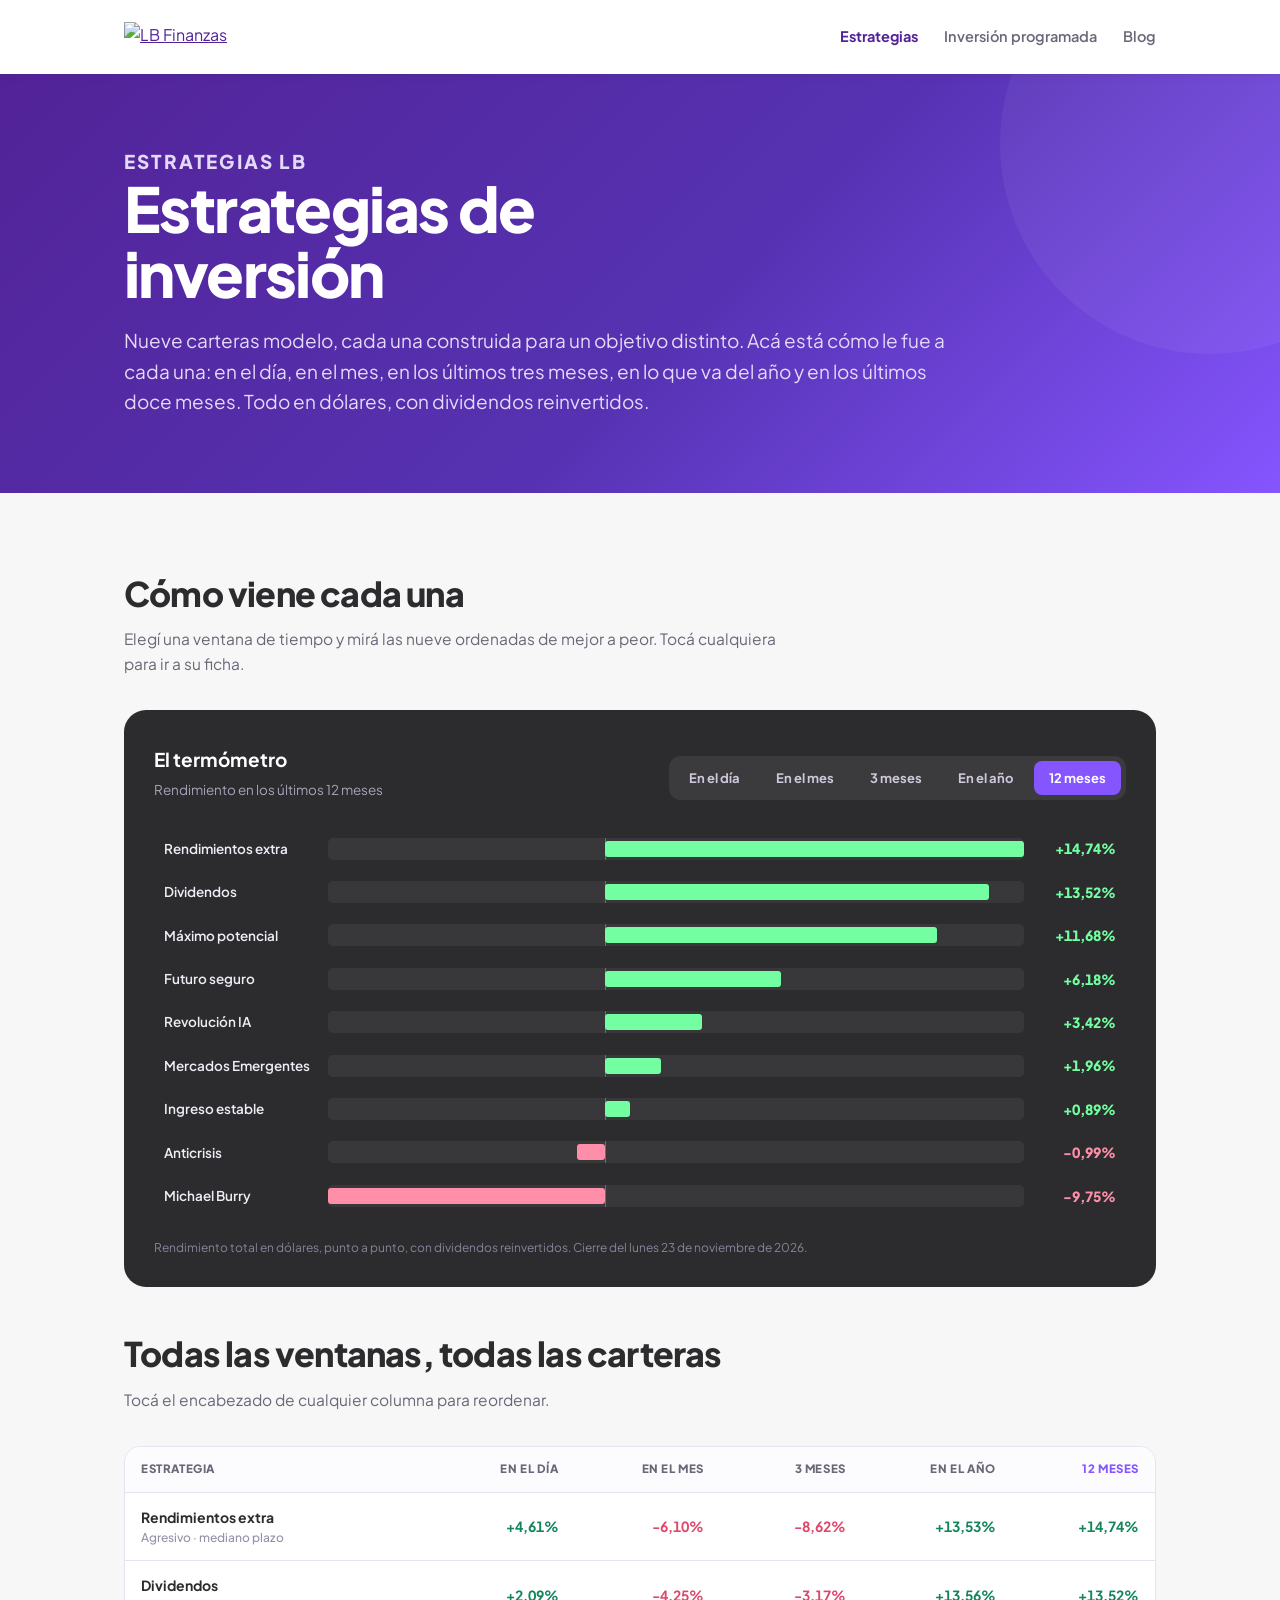
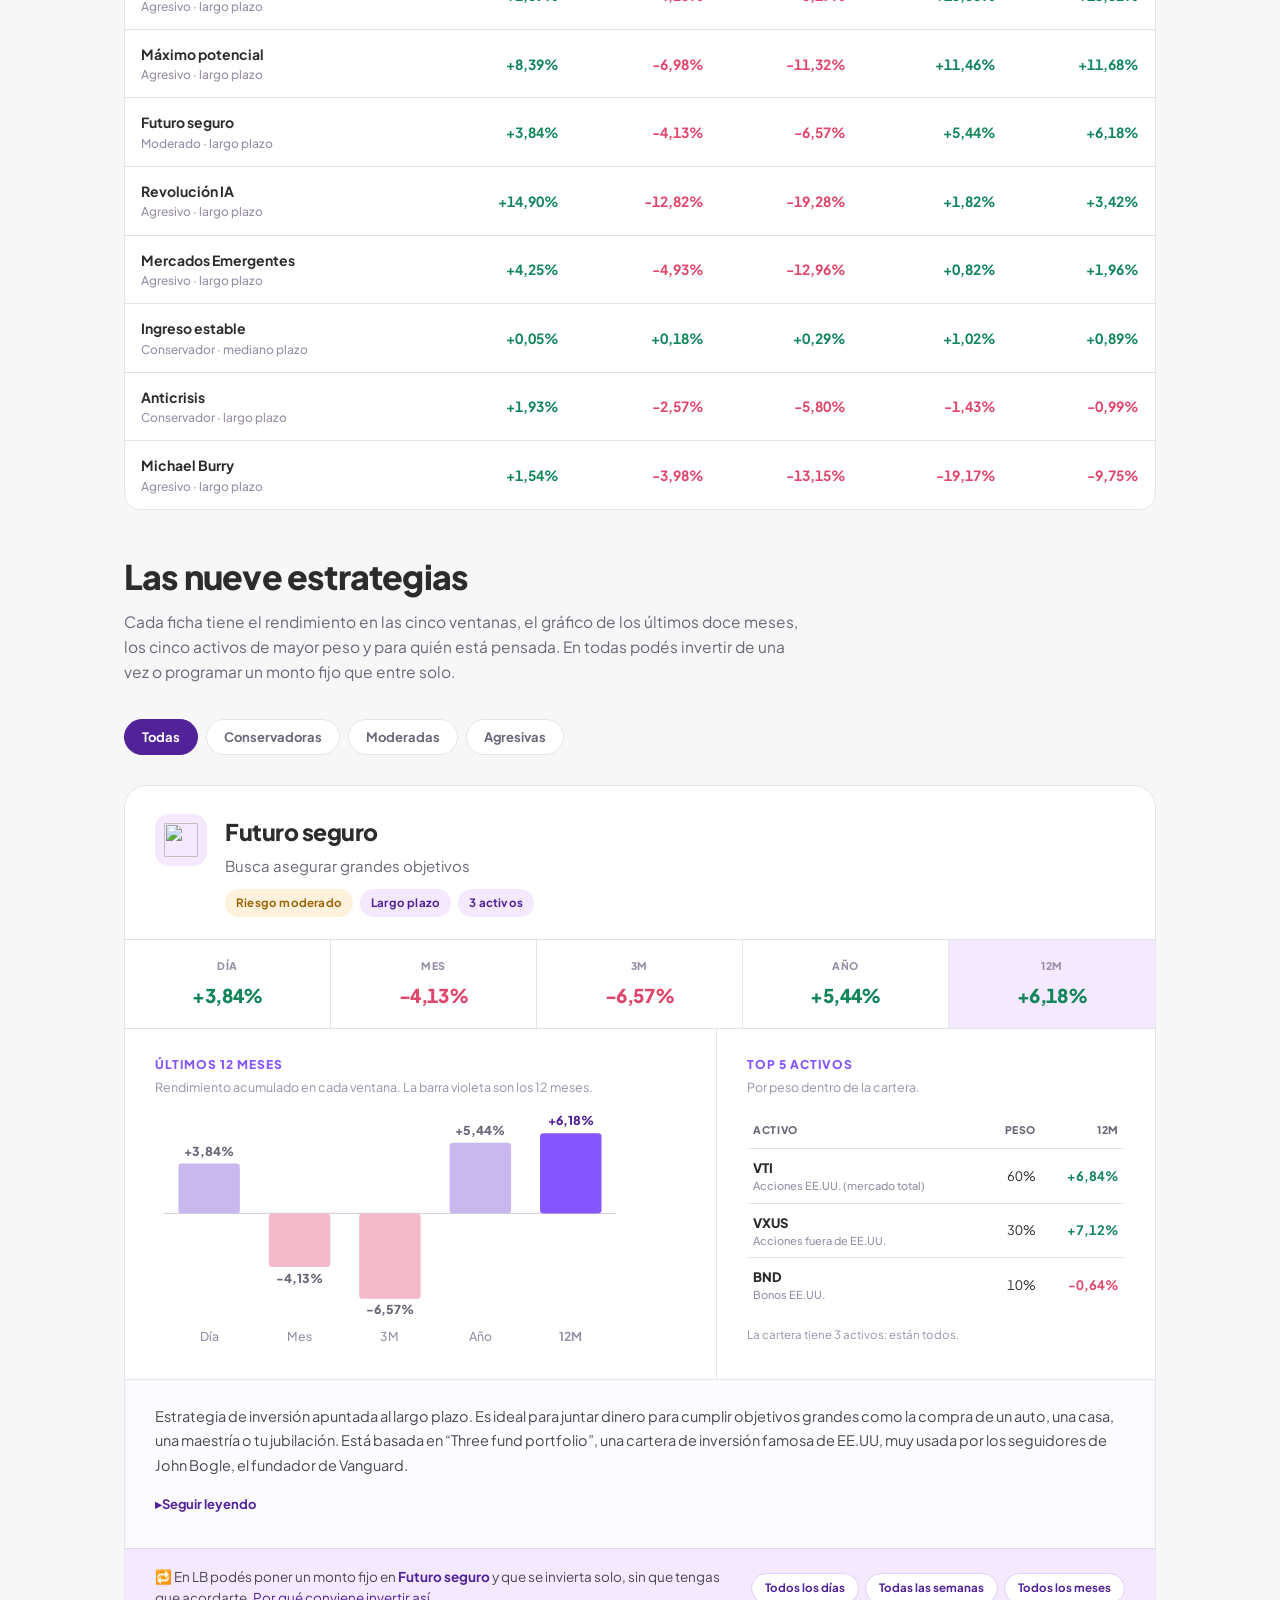
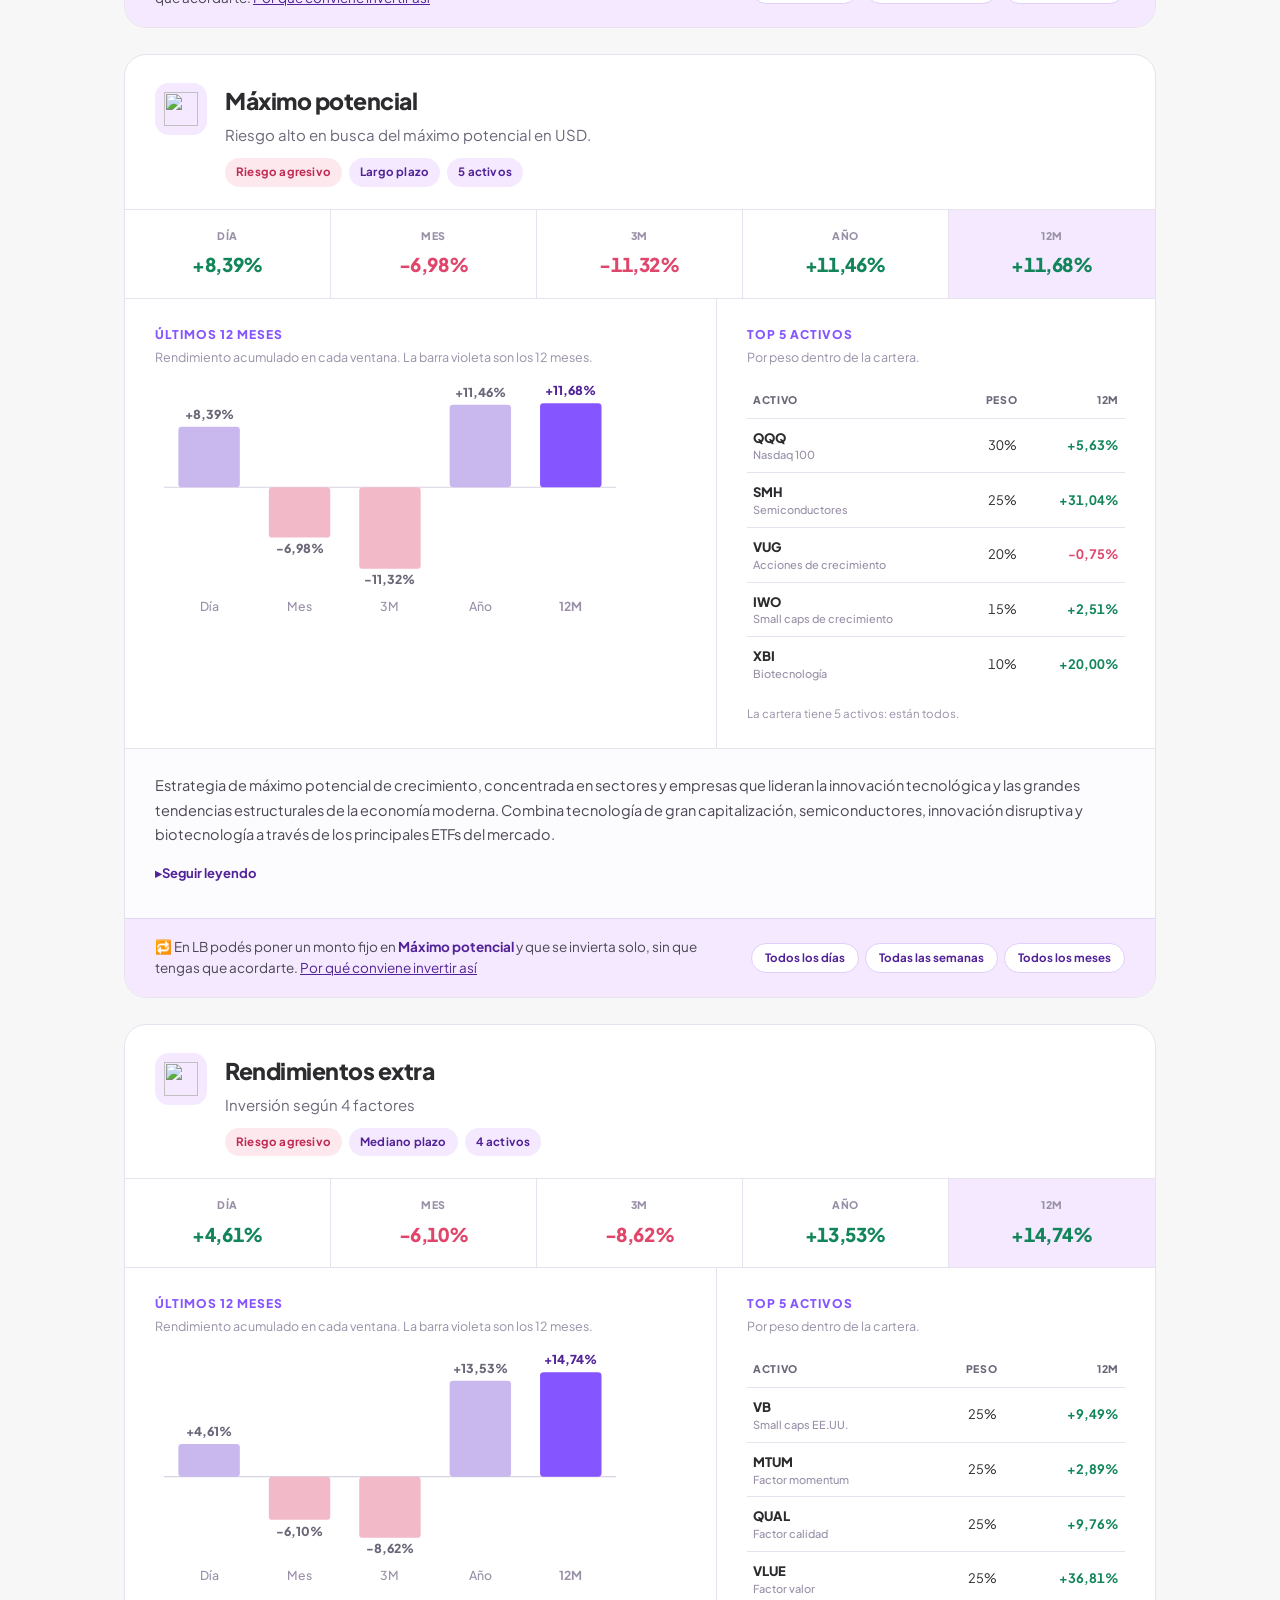
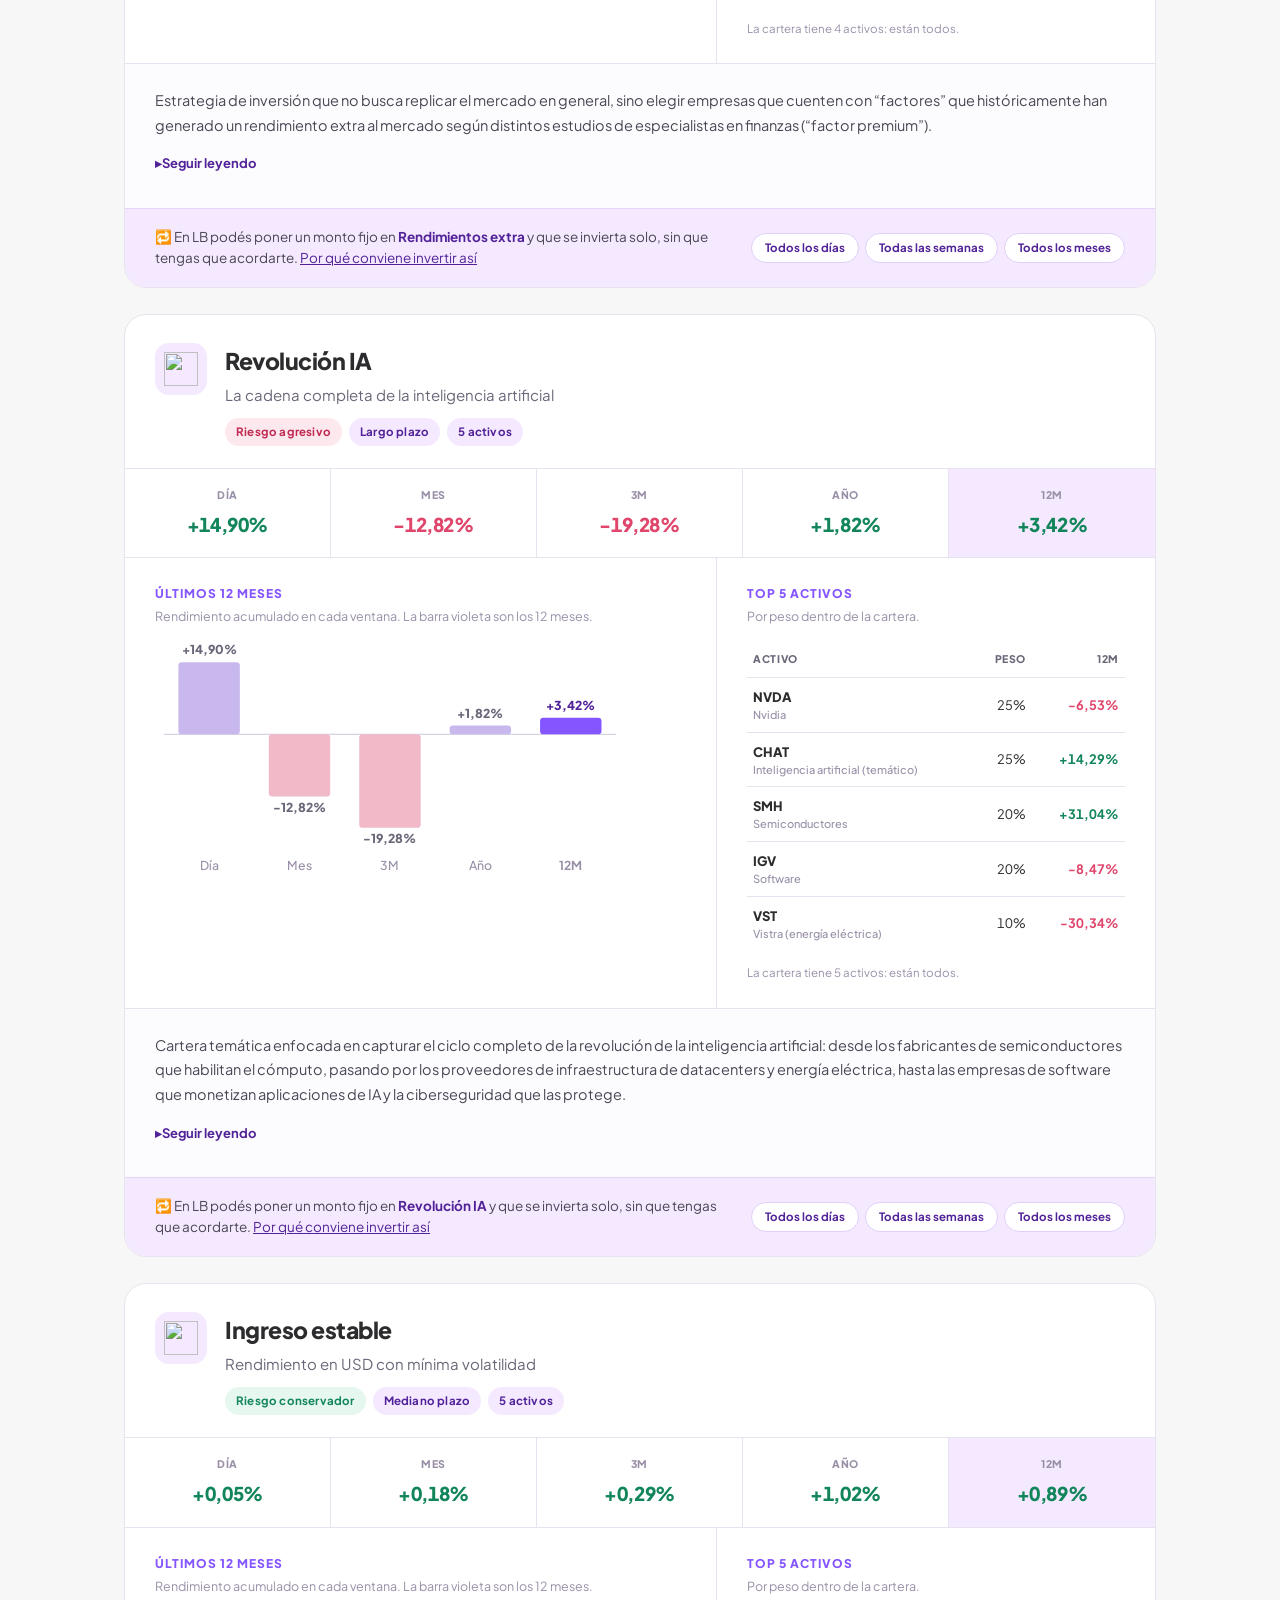
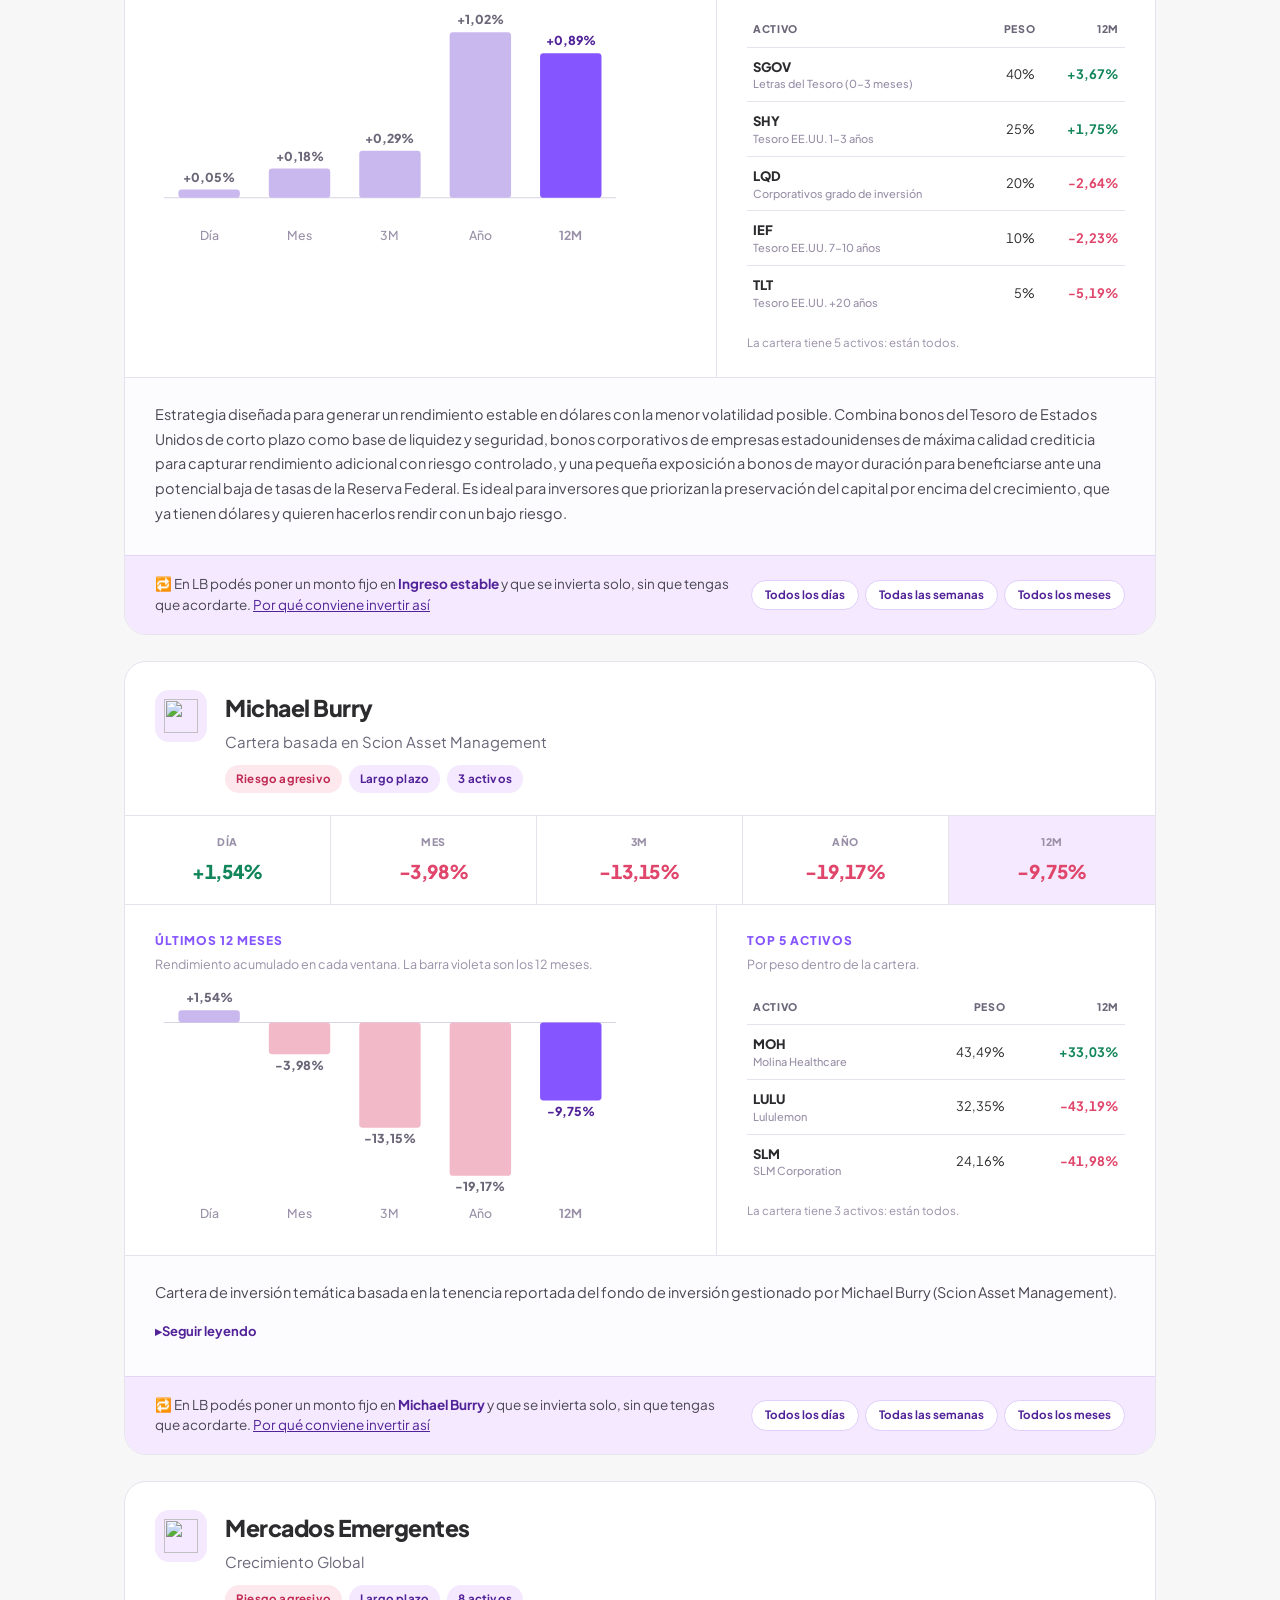
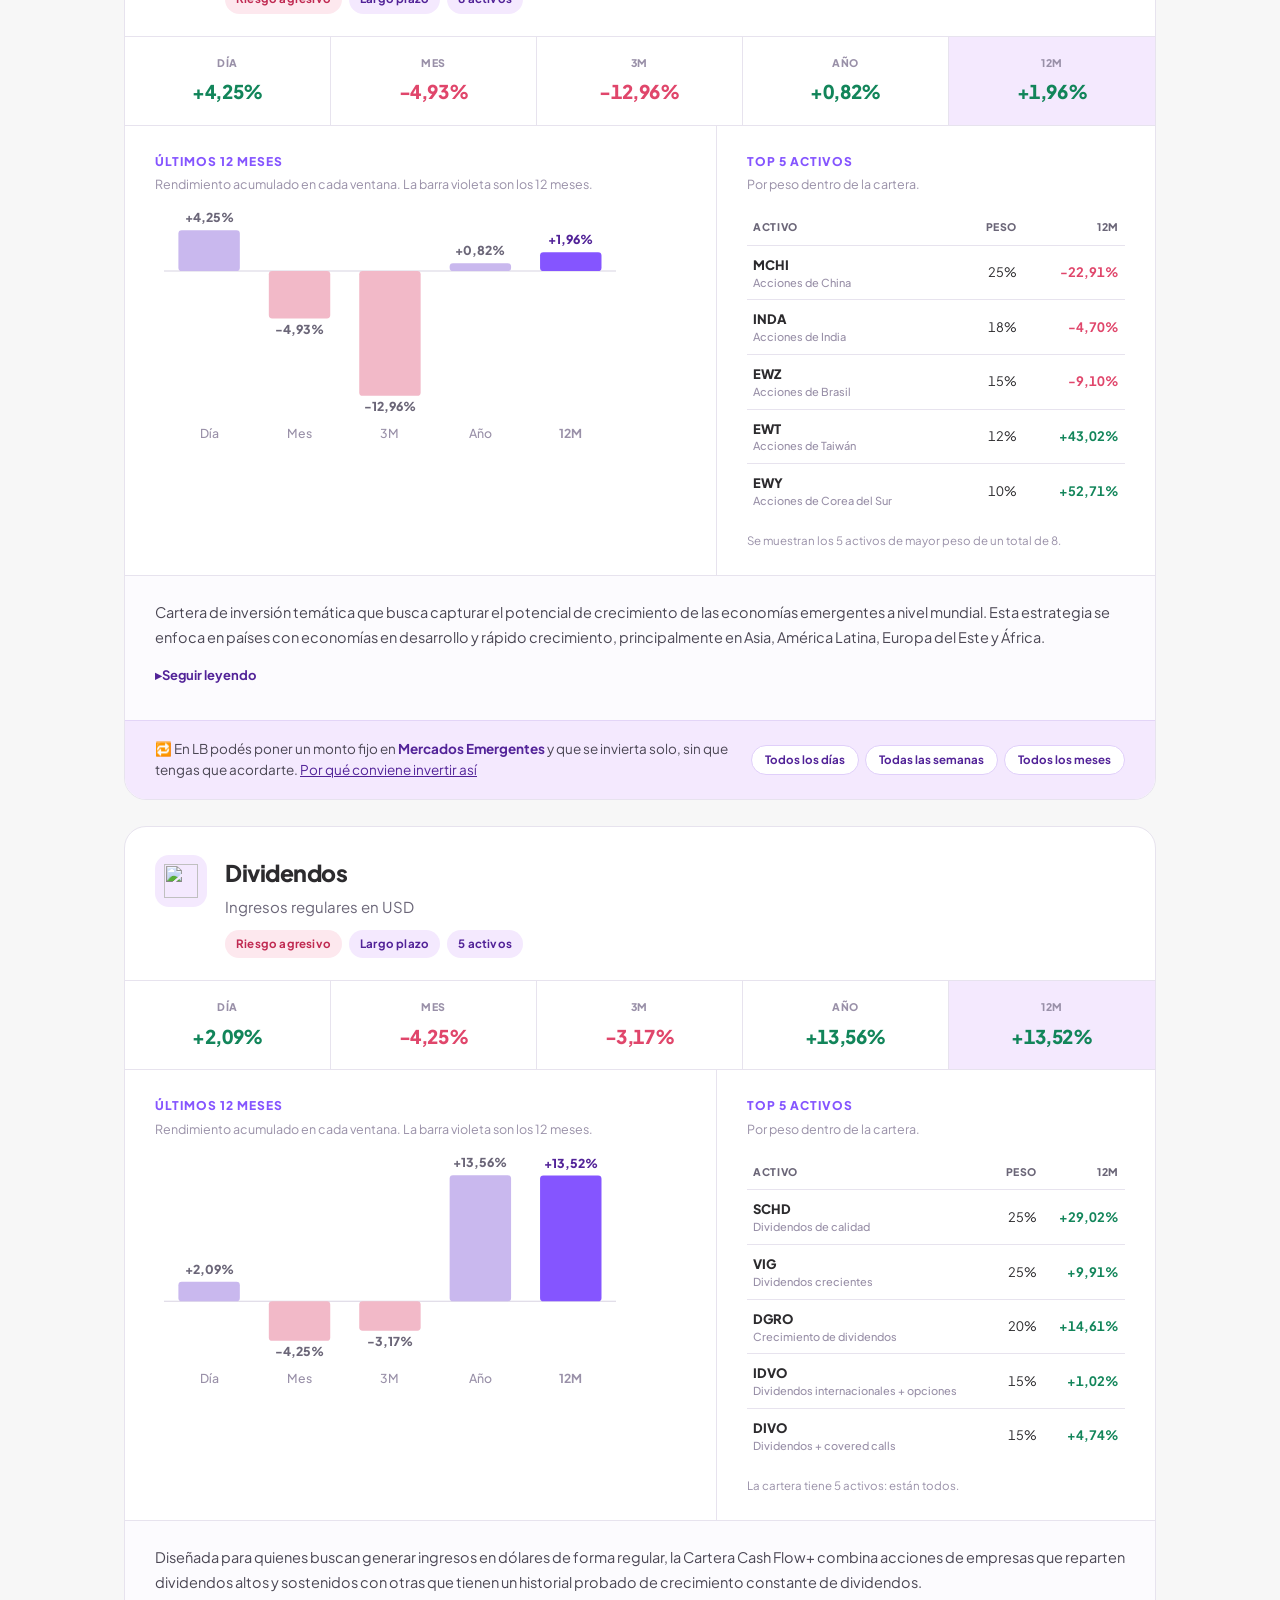
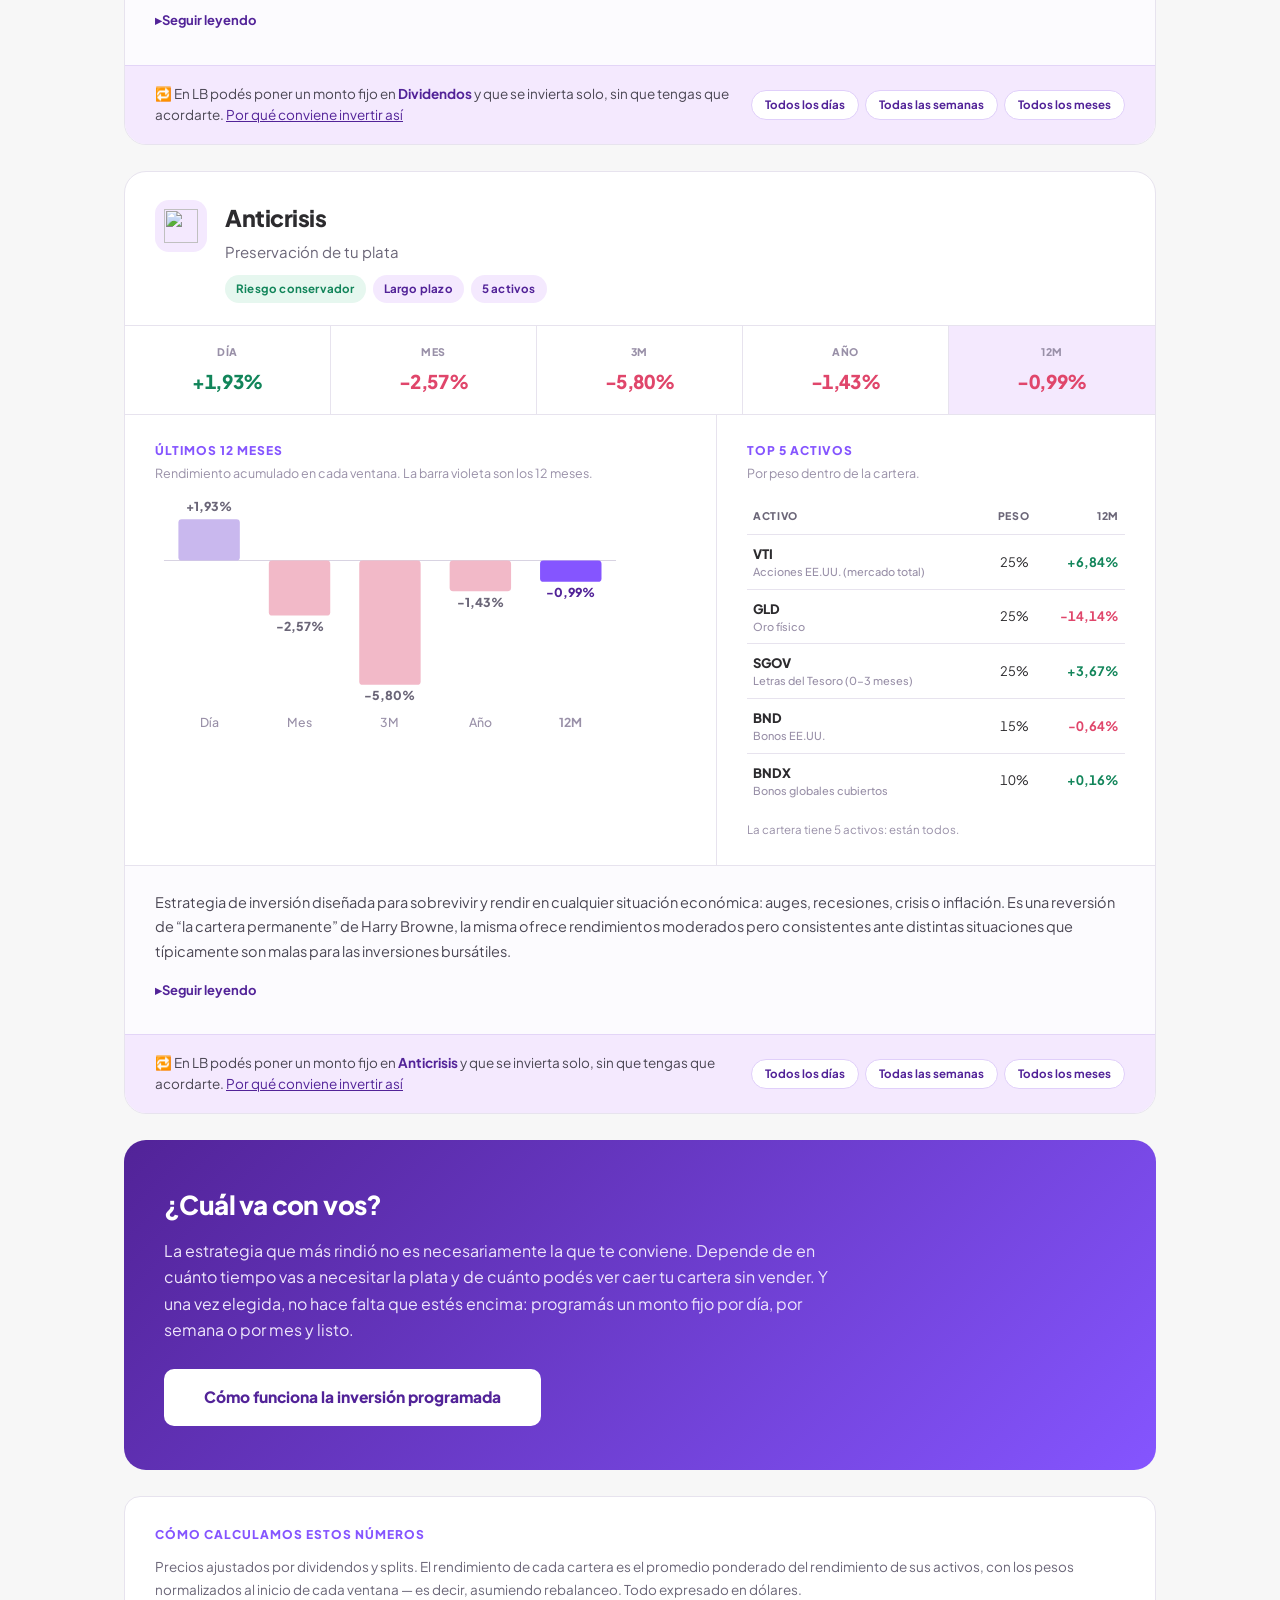
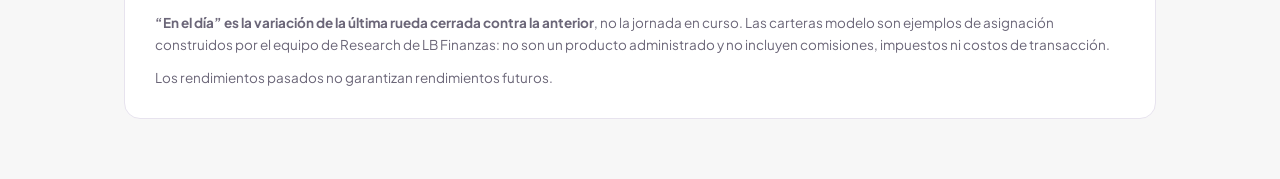
==== commit c14c2039: "landing: rendimientos al 24/11/2026 [skip ci]" ====
--- a/public/index.html
+++ b/public/index.html
@@ -267,7 +267,7 @@
       </div>
     </div>
     <div class="barras" id="barras"></div>
-    <p class="termo-pie">Rendimiento total en dólares, punto a punto, con dividendos reinvertidos. Cierre del jueves 19 de noviembre de 2026.</p>
+    <p class="termo-pie">Rendimiento total en dólares, punto a punto, con dividendos reinvertidos. Cierre del lunes 23 de noviembre de 2026.</p>
   </div>
 </section>
 
@@ -336,30 +336,30 @@
   "riesgoKey": "moderate",
   "plazo": "Largo plazo",
   "ret": [
-   -1.67,
-   -4.77,
-   -7.2,
-   4.73,
-   5.47
+   3.84,
+   -4.13,
+   -6.57,
+   5.44,
+   6.18
   ],
   "activos": [
    {
     "t": "VTI",
     "peso": 60.0,
     "nombre": "Acciones EE.UU. (mercado total)",
-    "r12m": 5.98
+    "r12m": 6.84
    },
    {
     "t": "VXUS",
     "peso": 30.0,
     "nombre": "Acciones fuera de EE.UU.",
-    "r12m": 6.68
+    "r12m": 7.12
    },
    {
     "t": "BND",
     "peso": 10.0,
     "nombre": "Bonos EE.UU.",
-    "r12m": -1.26
+    "r12m": -0.64
    }
   ],
   "totalActivos": 3,
@@ -379,42 +379,42 @@
   "riesgoKey": "aggressive",
   "plazo": "Largo plazo",
   "ret": [
-   -2.18,
-   -8.36,
-   -12.63,
-   9.7,
-   9.89
+   8.39,
+   -6.98,
+   -11.32,
+   11.46,
+   11.68
   ],
   "activos": [
    {
     "t": "QQQ",
     "peso": 30.0,
     "nombre": "Nasdaq 100",
-    "r12m": 4.65
+    "r12m": 5.63
    },
    {
     "t": "SMH",
     "peso": 25.0,
     "nombre": "Semiconductores",
-    "r12m": 27.42
+    "r12m": 31.04
    },
    {
     "t": "VUG",
     "peso": 20.0,
     "nombre": "Acciones de crecimiento",
-    "r12m": -1.87
+    "r12m": -0.75
    },
    {
     "t": "IWO",
     "peso": 15.0,
     "nombre": "Small caps de crecimiento",
-    "r12m": 1.76
+    "r12m": 2.51
    },
    {
     "t": "XBI",
     "peso": 10.0,
     "nombre": "Biotecnología",
-    "r12m": 17.52
+    "r12m": 20.0
    }
   ],
   "totalActivos": 5,
@@ -433,36 +433,36 @@
   "riesgoKey": "aggressive",
   "plazo": "Mediano plazo",
   "ret": [
-   -1.94,
-   -6.76,
-   -9.26,
-   12.71,
-   13.91
+   4.61,
+   -6.1,
+   -8.62,
+   13.53,
+   14.74
   ],
   "activos": [
    {
     "t": "VB",
     "peso": 25.0,
     "nombre": "Small caps EE.UU.",
-    "r12m": 8.78
+    "r12m": 9.49
    },
    {
     "t": "MTUM",
     "peso": 25.0,
     "nombre": "Factor momentum",
-    "r12m": 2.83
+    "r12m": 2.89
    },
    {
     "t": "QUAL",
     "peso": 25.0,
     "nombre": "Factor calidad",
-    "r12m": 8.64
+    "r12m": 9.76
    },
    {
     "t": "VLUE",
     "peso": 25.0,
     "nombre": "Factor valor",
-    "r12m": 35.4
+    "r12m": 36.81
    }
   ],
   "totalActivos": 4,
@@ -486,42 +486,42 @@
   "riesgoKey": "aggressive",
   "plazo": "Largo plazo",
   "ret": [
-   -2.17,
-   -15.4,
-   -21.69,
-   -1.21,
-   0.24
+   14.9,
+   -12.82,
+   -19.28,
+   1.82,
+   3.42
   ],
   "activos": [
    {
     "t": "NVDA",
     "peso": 25.0,
     "nombre": "Nvidia",
-    "r12m": -17.33
+    "r12m": -6.53
    },
    {
     "t": "CHAT",
     "peso": 25.0,
     "nombre": "Inteligencia artificial (temático)",
-    "r12m": 14.55
+    "r12m": 14.29
    },
    {
     "t": "SMH",
     "peso": 20.0,
     "nombre": "Semiconductores",
-    "r12m": 27.42
+    "r12m": 31.04
    },
    {
     "t": "IGV",
     "peso": 20.0,
     "nombre": "Software",
-    "r12m": -7.66
+    "r12m": -8.47
    },
    {
     "t": "VST",
     "peso": 10.0,
     "nombre": "Vistra (energía eléctrica)",
-    "r12m": -30.18
+    "r12m": -30.34
    }
   ],
   "totalActivos": 5,
@@ -540,42 +540,42 @@
   "riesgoKey": "conservative",
   "plazo": "Mediano plazo",
   "ret": [
-   0.03,
-   -0.23,
-   -0.11,
-   0.63,
-   0.5
+   0.05,
+   0.18,
+   0.29,
+   1.02,
+   0.89
   ],
   "activos": [
    {
     "t": "SGOV",
     "peso": 40.0,
     "nombre": "Letras del Tesoro (0-3 meses)",
-    "r12m": 3.63
+    "r12m": 3.67
    },
    {
     "t": "SHY",
     "peso": 25.0,
     "nombre": "Tesoro EE.UU. 1-3 años",
-    "r12m": 1.52
+    "r12m": 1.75
    },
    {
     "t": "LQD",
     "peso": 20.0,
     "nombre": "Corporativos grado de inversión",
-    "r12m": -3.44
+    "r12m": -2.64
    },
    {
     "t": "IEF",
     "peso": 10.0,
     "nombre": "Tesoro EE.UU. 7-10 años",
-    "r12m": -3.1
+    "r12m": -2.23
    },
    {
     "t": "TLT",
     "peso": 5.0,
     "nombre": "Tesoro EE.UU. +20 años",
-    "r12m": -6.74
+    "r12m": -5.19
    }
   ],
   "totalActivos": 5,
@@ -593,30 +593,30 @@
   "riesgoKey": "aggressive",
   "plazo": "Largo plazo",
   "ret": [
-   -1.59,
-   -3.28,
-   -12.17,
-   -18.09,
-   -8.34
+   1.54,
+   -3.98,
+   -13.15,
+   -19.17,
+   -9.75
   ],
   "activos": [
    {
     "t": "MOH",
     "peso": 43.49,
     "nombre": "Molina Healthcare",
-    "r12m": 37.15
+    "r12m": 33.03
    },
    {
     "t": "LULU",
     "peso": 32.35,
     "nombre": "Lululemon",
-    "r12m": -42.7
+    "r12m": -43.19
    },
    {
     "t": "SLM",
     "peso": 24.16,
     "nombre": "SLM Corporation",
-    "r12m": -44.22
+    "r12m": -41.98
    }
   ],
   "totalActivos": 3,
@@ -637,42 +637,42 @@
   "riesgoKey": "aggressive",
   "plazo": "Largo plazo",
   "ret": [
-   -1.73,
-   -5.52,
-   -13.5,
-   -0.09,
-   1.01
+   4.25,
+   -4.93,
+   -12.96,
+   0.82,
+   1.96
   ],
   "activos": [
    {
     "t": "MCHI",
     "peso": 25.0,
     "nombre": "Acciones de China",
-    "r12m": -22.97
+    "r12m": -22.91
    },
    {
     "t": "INDA",
     "peso": 18.0,
     "nombre": "Acciones de India",
-    "r12m": -4.94
+    "r12m": -4.7
    },
    {
     "t": "EWZ",
     "peso": 15.0,
     "nombre": "Acciones de Brasil",
-    "r12m": -8.26
+    "r12m": -9.1
    },
    {
     "t": "EWT",
     "peso": 12.0,
     "nombre": "Acciones de Taiwán",
-    "r12m": 36.13
+    "r12m": 43.02
    },
    {
     "t": "EWY",
     "peso": 10.0,
     "nombre": "Acciones de Corea del Sur",
-    "r12m": 51.44
+    "r12m": 52.71
    }
   ],
   "totalActivos": 8,
@@ -693,42 +693,42 @@
   "riesgoKey": "aggressive",
   "plazo": "Largo plazo",
   "ret": [
-   -1.71,
-   -4.62,
-   -3.55,
-   13.11,
-   13.07
+   2.09,
+   -4.25,
+   -3.17,
+   13.56,
+   13.52
   ],
   "activos": [
    {
     "t": "SCHD",
     "peso": 25.0,
     "nombre": "Dividendos de calidad",
-    "r12m": 28.31
+    "r12m": 29.02
    },
    {
     "t": "VIG",
     "peso": 25.0,
     "nombre": "Dividendos crecientes",
-    "r12m": 9.61
+    "r12m": 9.91
    },
    {
     "t": "DGRO",
     "peso": 20.0,
     "nombre": "Crecimiento de dividendos",
-    "r12m": 14.27
+    "r12m": 14.61
    },
    {
     "t": "IDVO",
     "peso": 15.0,
     "nombre": "Dividendos internacionales + opciones",
-    "r12m": 0.88
+    "r12m": 1.02
    },
    {
     "t": "DIVO",
     "peso": 15.0,
     "nombre": "Dividendos + covered calls",
-    "r12m": 4.05
+    "r12m": 4.74
    }
   ],
   "totalActivos": 5,
@@ -748,42 +748,42 @@
   "riesgoKey": "conservative",
   "plazo": "Largo plazo",
   "ret": [
-   -0.94,
-   -2.79,
-   -6.03,
-   -1.68,
-   -1.24
+   1.93,
+   -2.57,
+   -5.8,
+   -1.43,
+   -0.99
   ],
   "activos": [
    {
     "t": "VTI",
     "peso": 25.0,
     "nombre": "Acciones EE.UU. (mercado total)",
-    "r12m": 5.98
+    "r12m": 6.84
    },
    {
     "t": "GLD",
     "peso": 25.0,
     "nombre": "Oro físico",
-    "r12m": -13.59
+    "r12m": -14.14
    },
    {
     "t": "SGOV",
     "peso": 25.0,
     "nombre": "Letras del Tesoro (0-3 meses)",
-    "r12m": 3.63
+    "r12m": 3.67
    },
    {
     "t": "BND",
     "peso": 15.0,
     "nombre": "Bonos EE.UU.",
-    "r12m": -1.26
+    "r12m": -0.64
    },
    {
     "t": "BNDX",
     "peso": 10.0,
     "nombre": "Bonos globales cubiertos",
-    "r12m": -0.56
+    "r12m": 0.16
    }
   ],
   "totalActivos": 5,
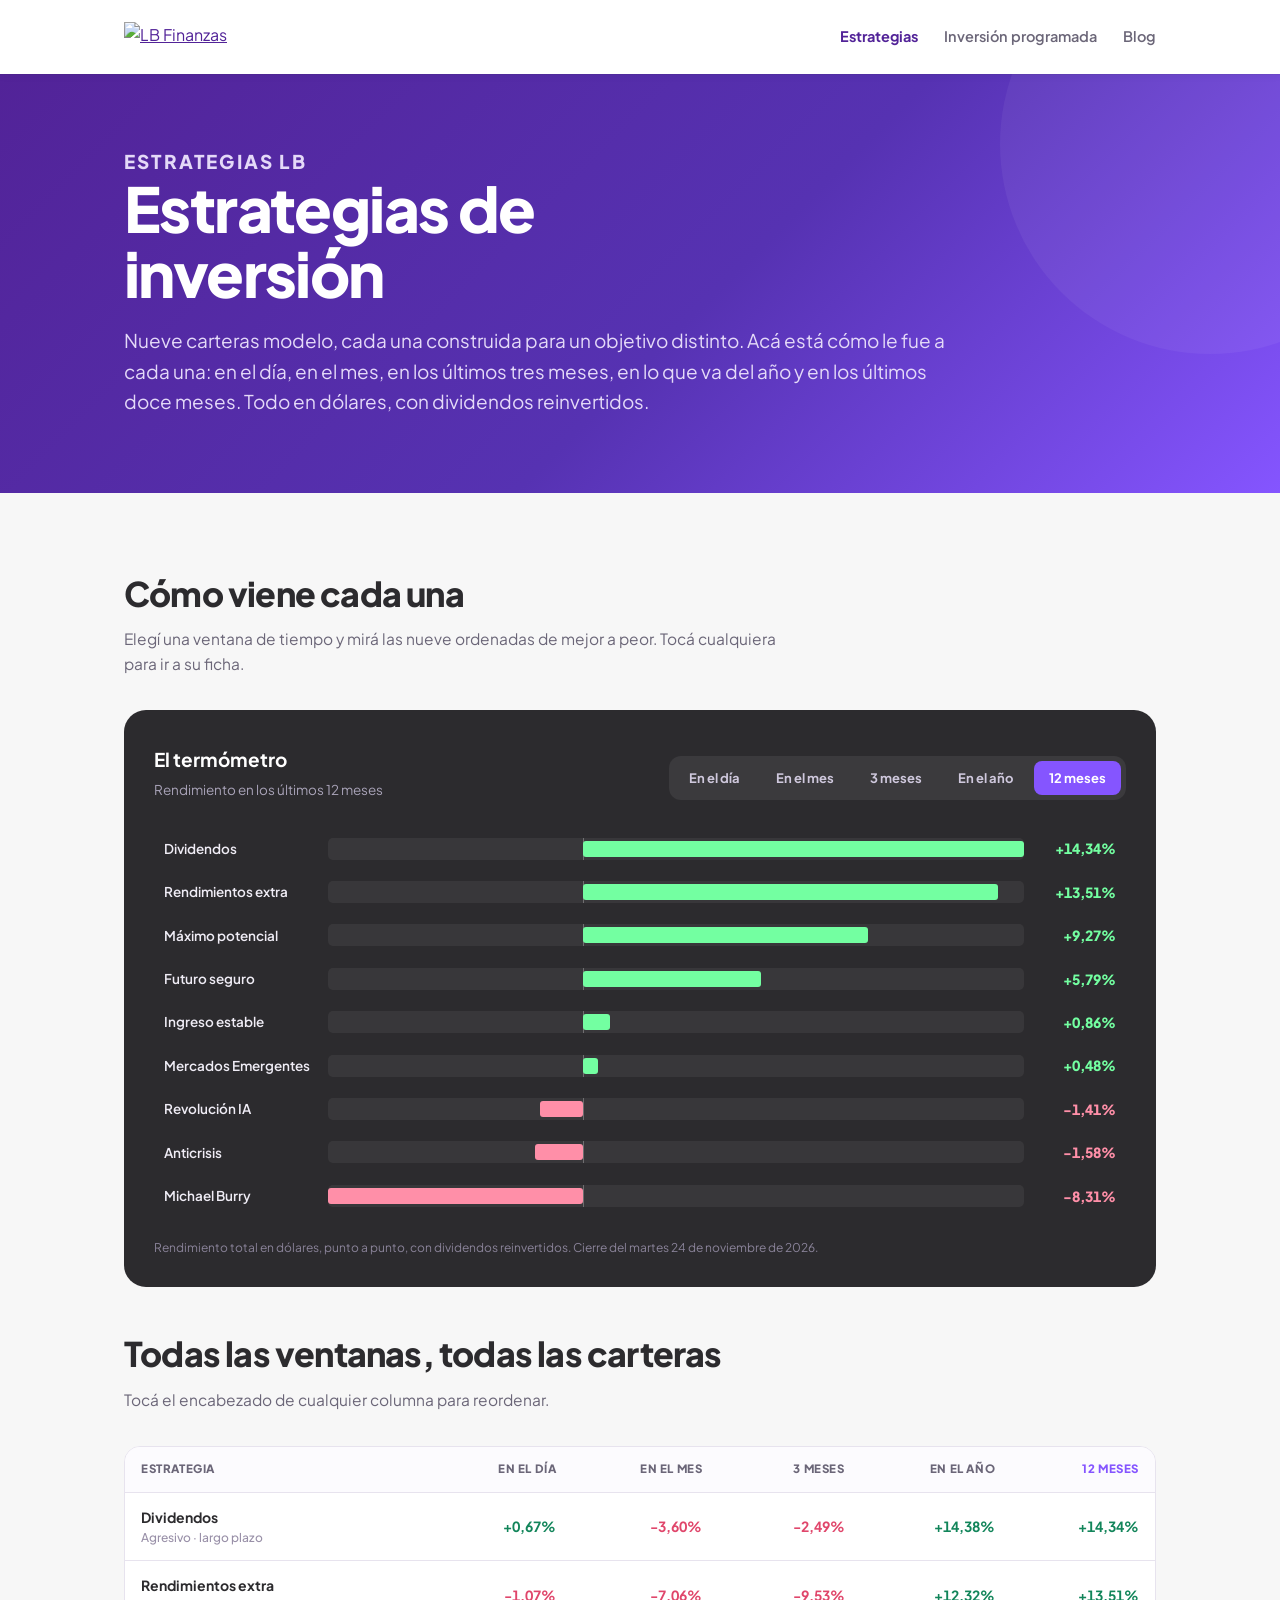
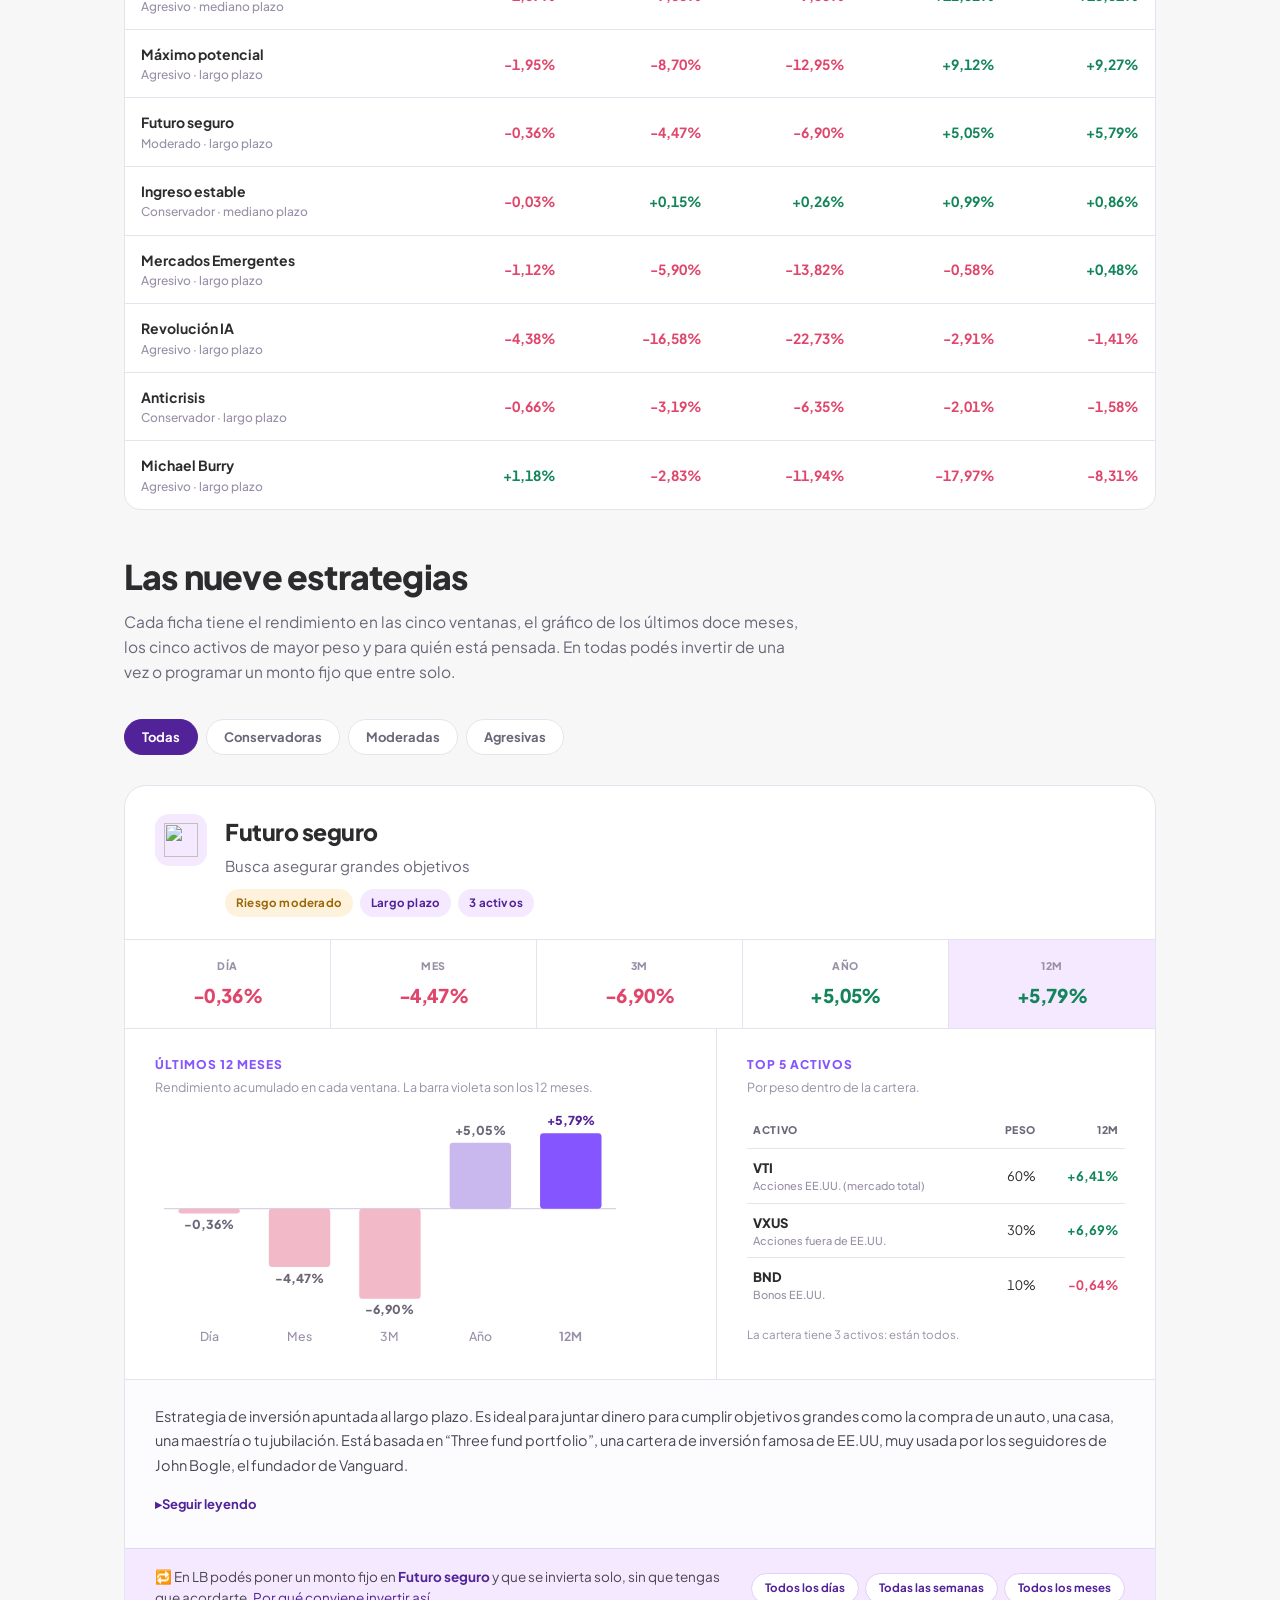
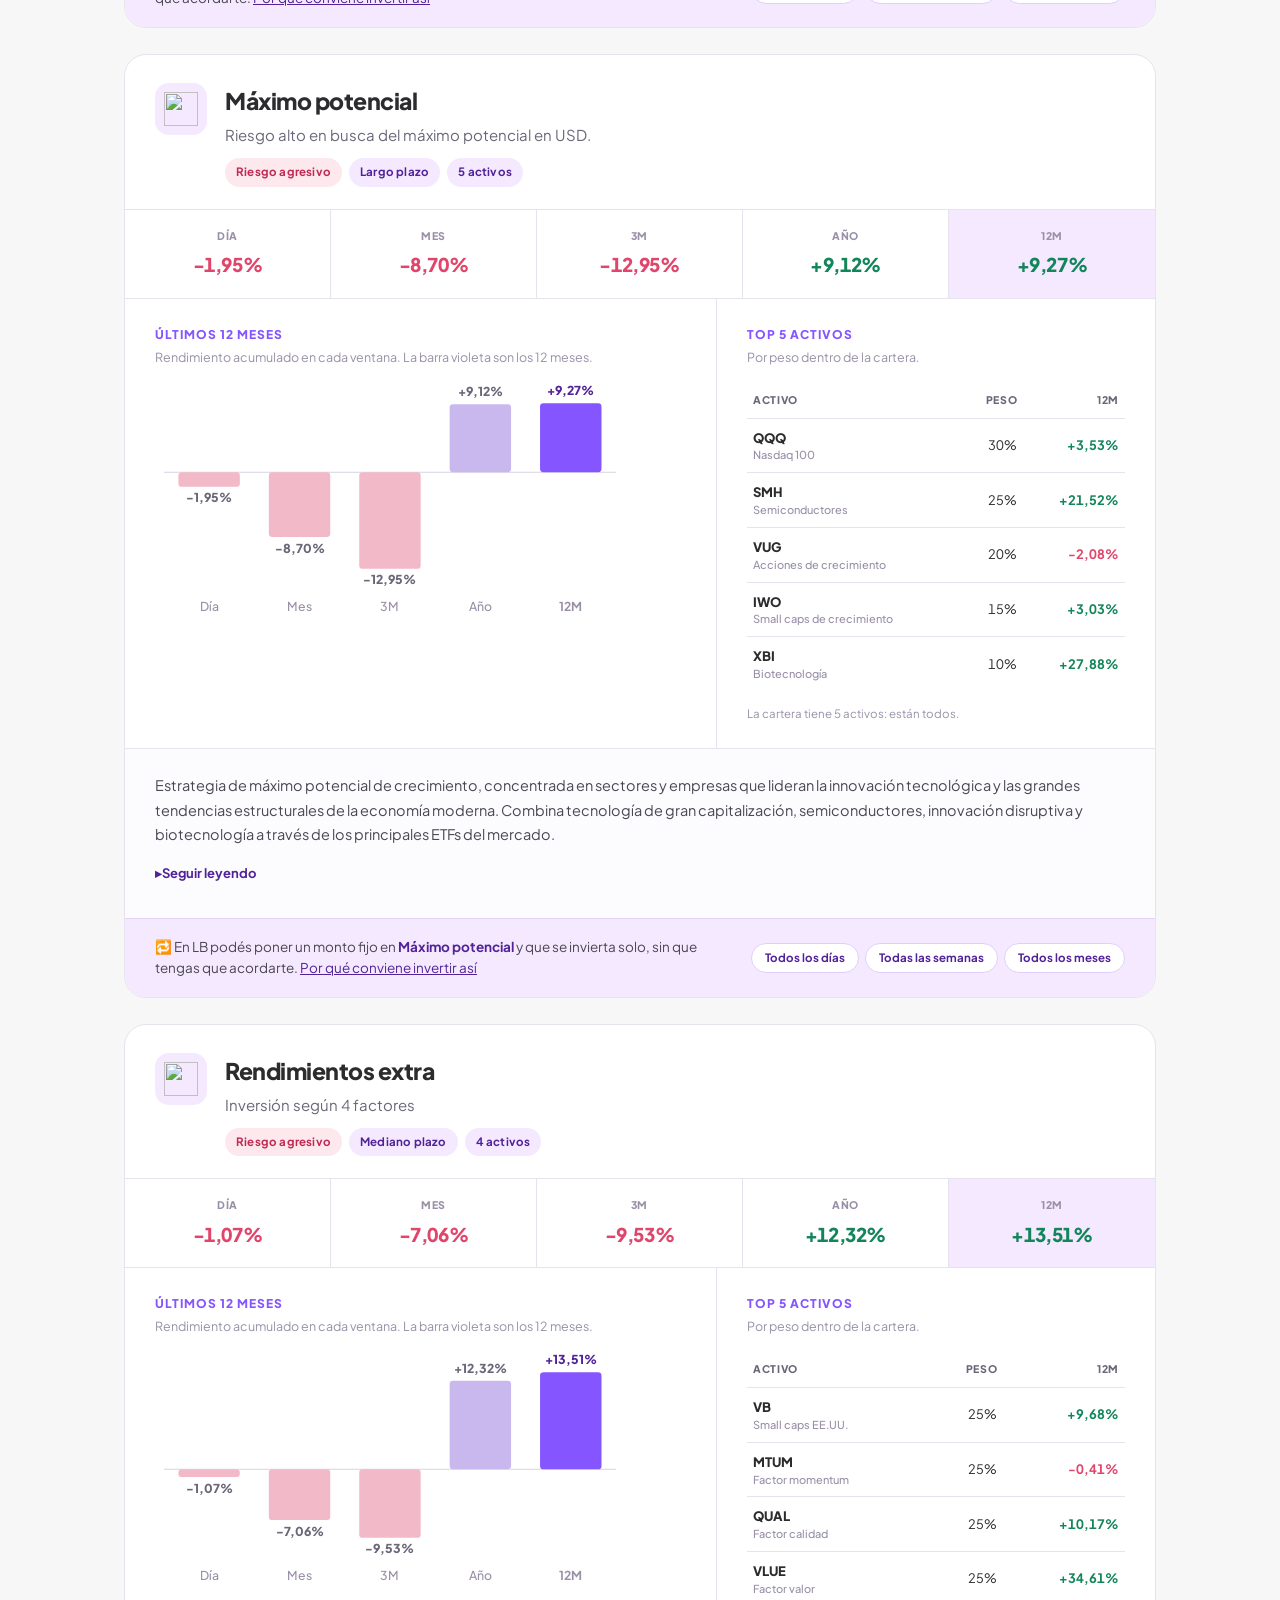
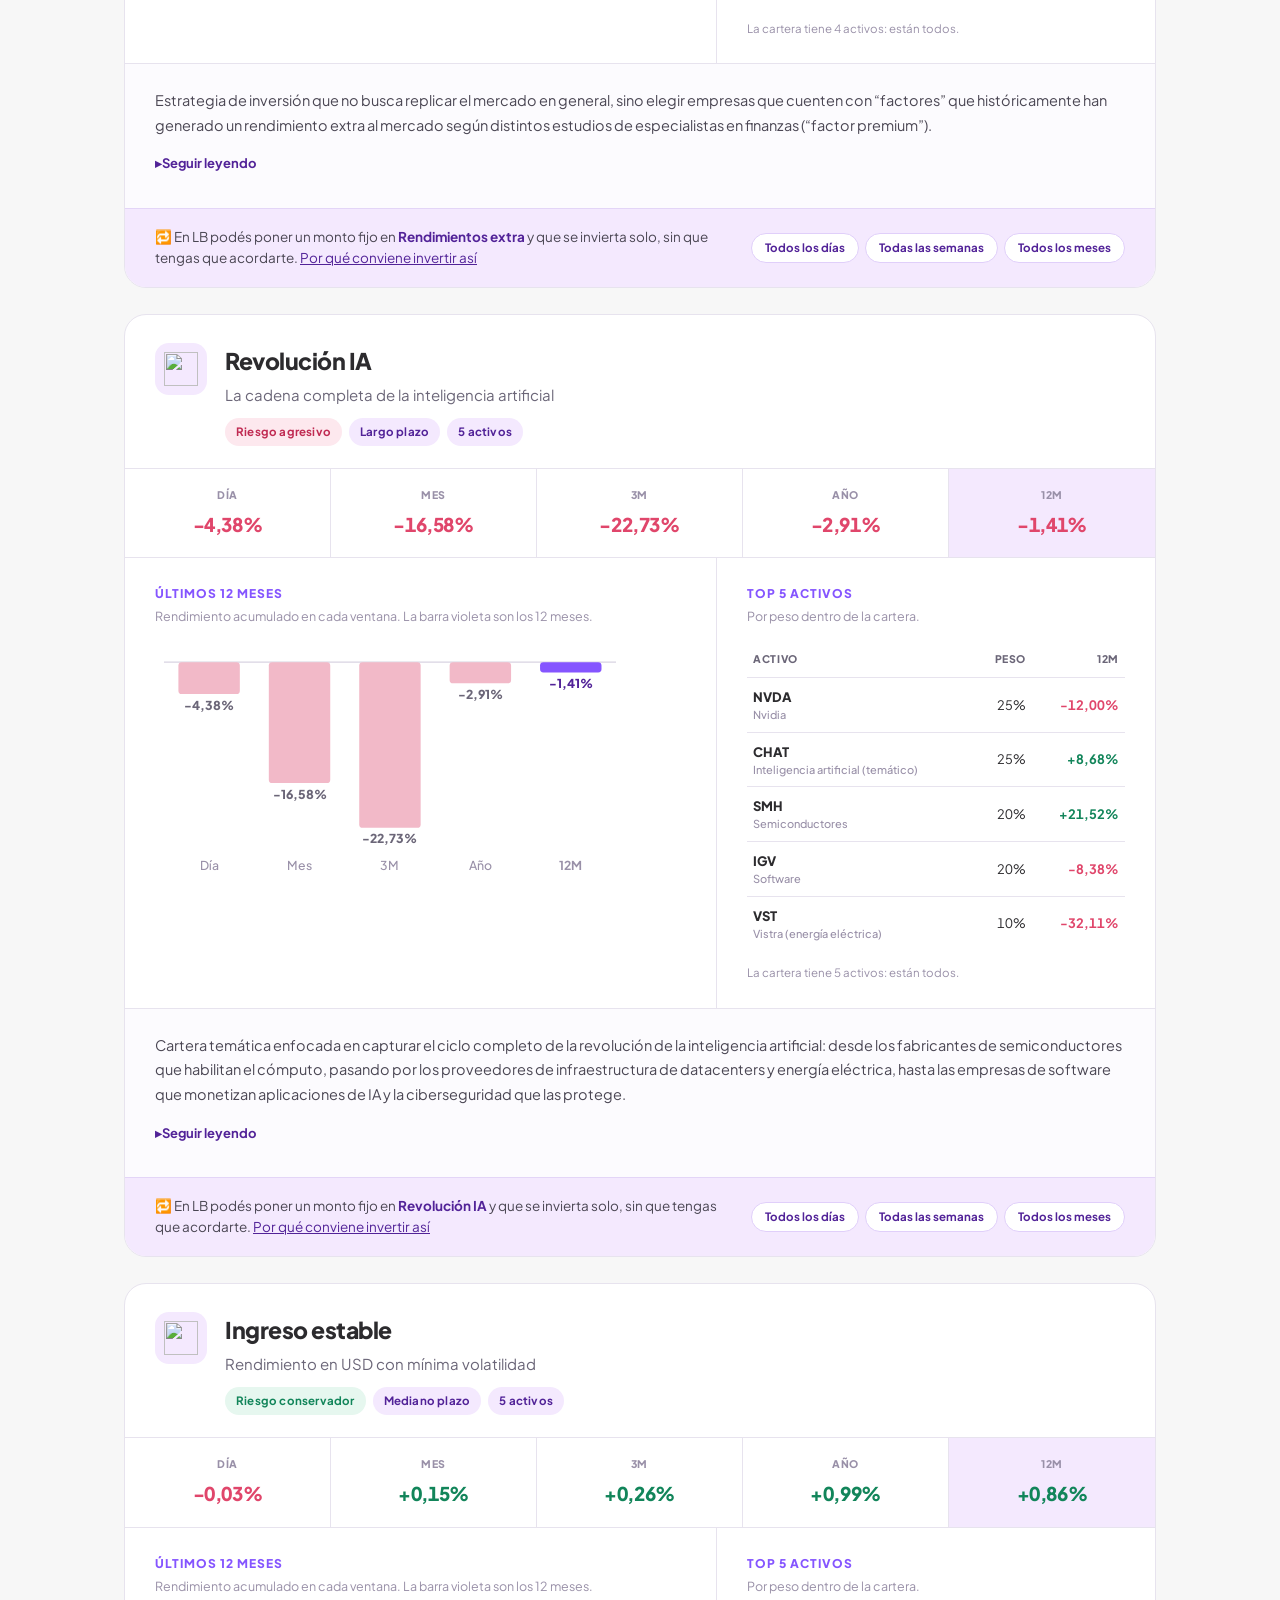
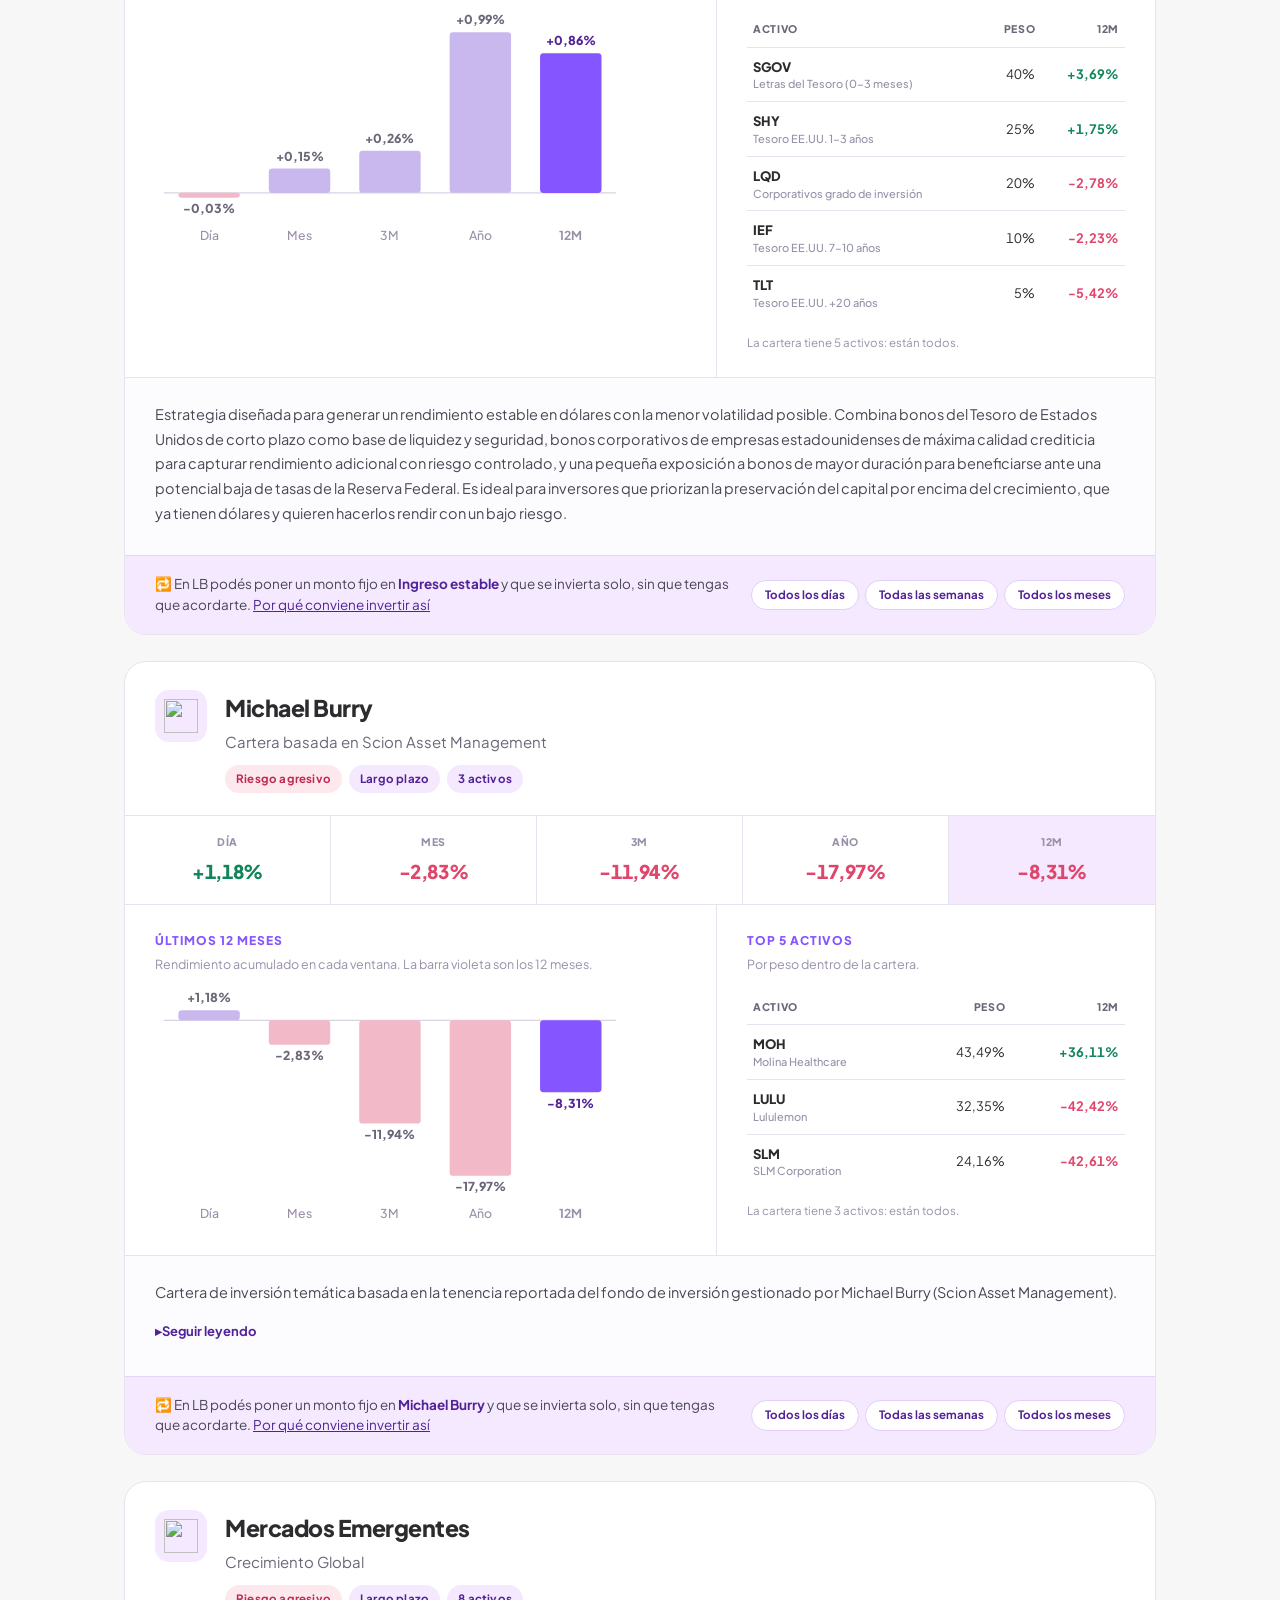
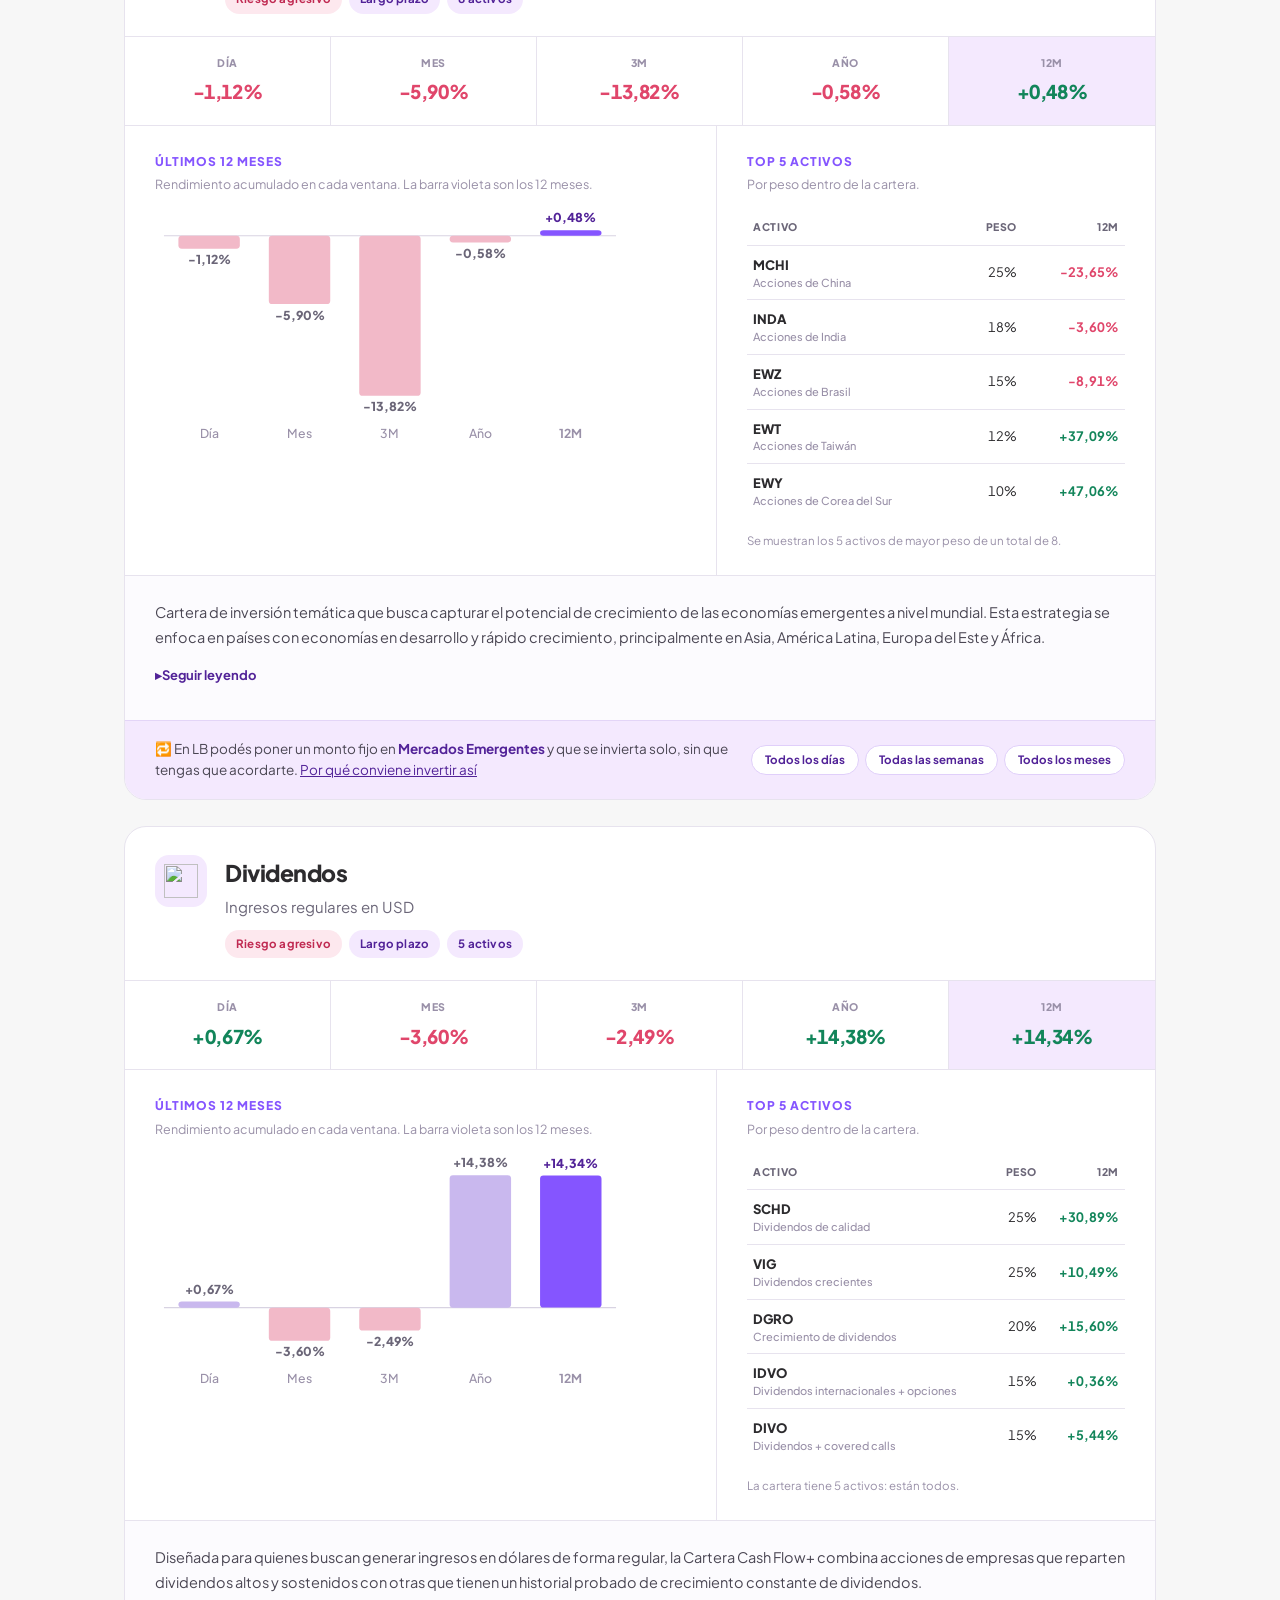
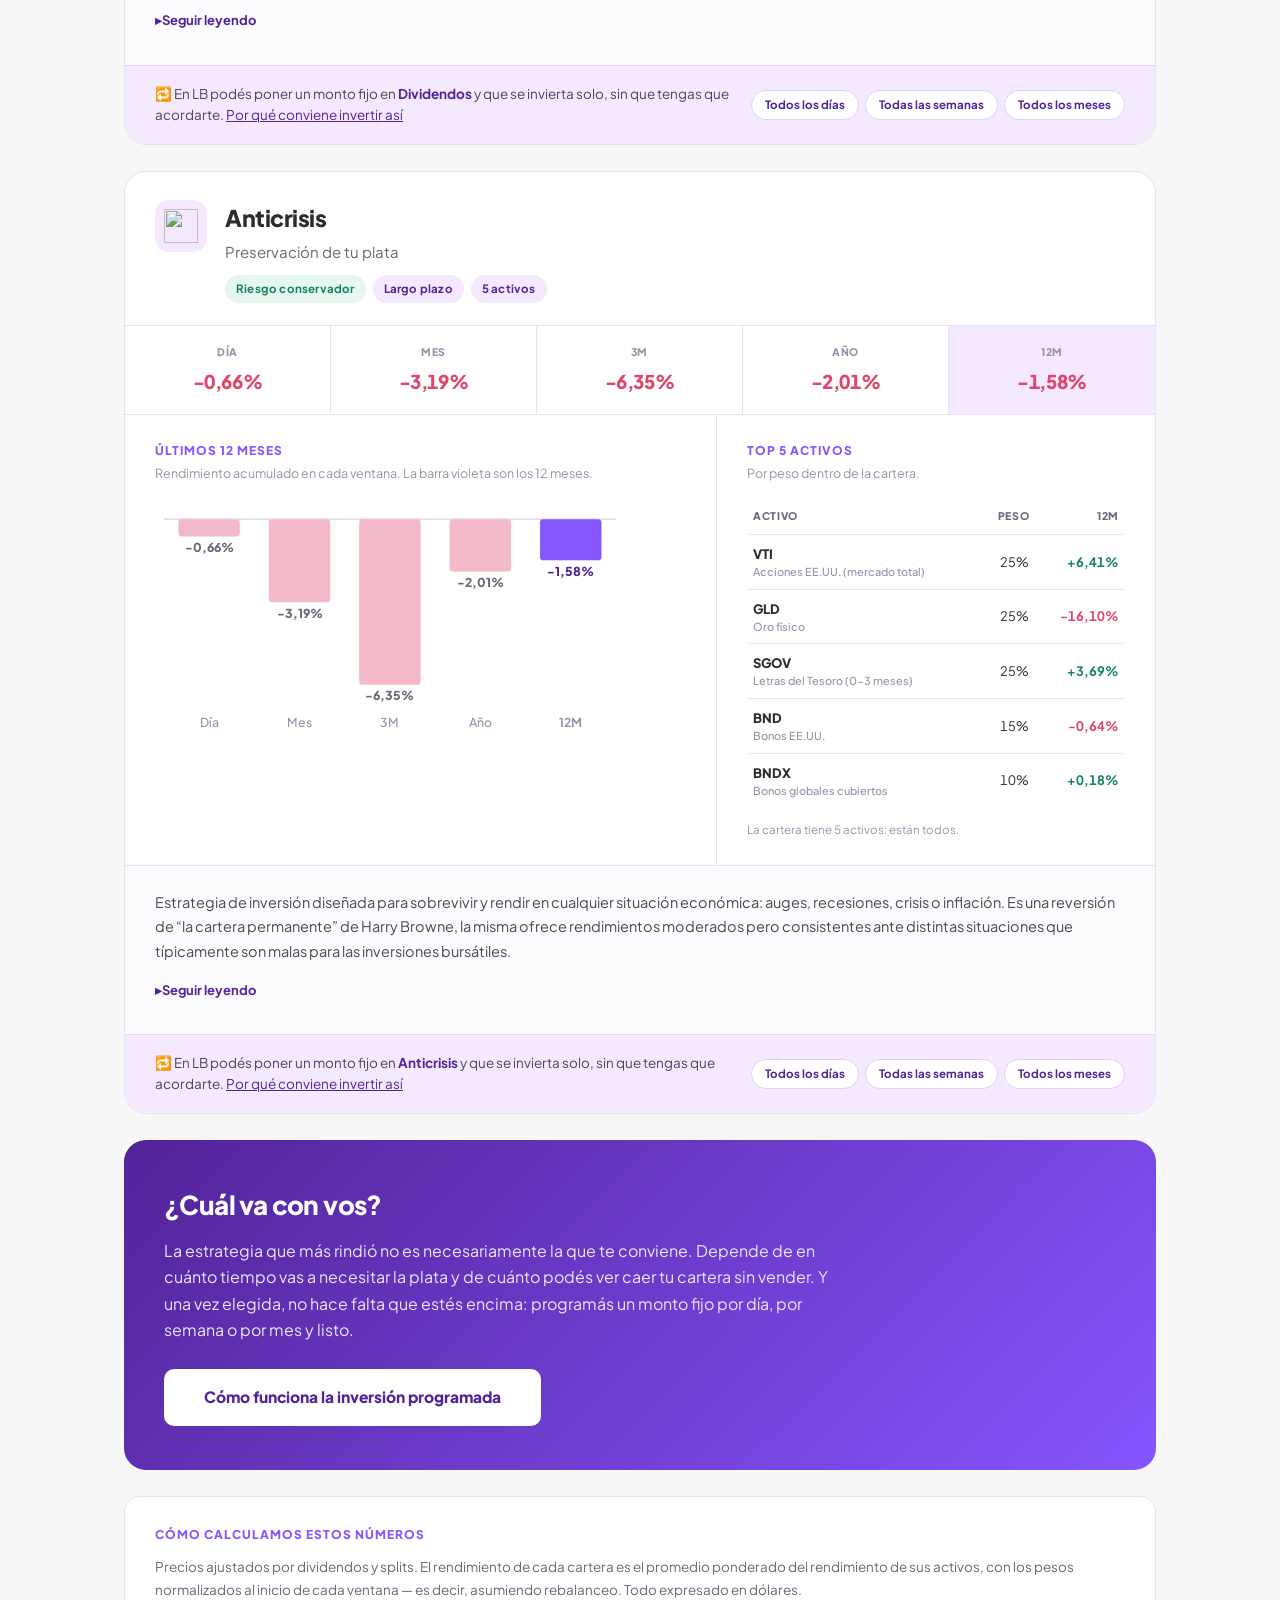
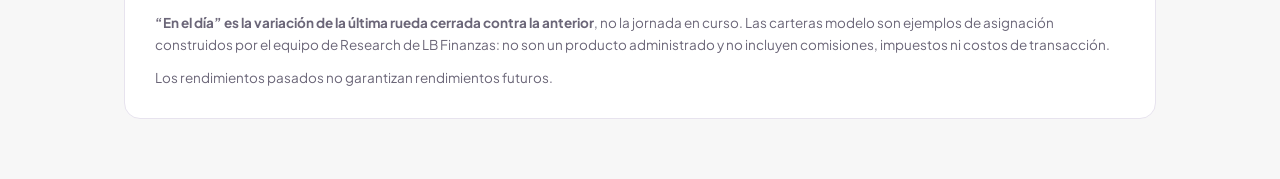
==== commit de74224c: "landing: rendimientos al 24/11/2026 [skip ci]" ====
--- a/public/index.html
+++ b/public/index.html
@@ -267,7 +267,7 @@
       </div>
     </div>
     <div class="barras" id="barras"></div>
-    <p class="termo-pie">Rendimiento total en dólares, punto a punto, con dividendos reinvertidos. Cierre del lunes 23 de noviembre de 2026.</p>
+    <p class="termo-pie">Rendimiento total en dólares, punto a punto, con dividendos reinvertidos. Cierre del martes 24 de noviembre de 2026.</p>
   </div>
 </section>
 
@@ -336,24 +336,24 @@
   "riesgoKey": "moderate",
   "plazo": "Largo plazo",
   "ret": [
-   3.84,
-   -4.13,
-   -6.57,
-   5.44,
-   6.18
+   -0.36,
+   -4.47,
+   -6.9,
+   5.05,
+   5.79
   ],
   "activos": [
    {
     "t": "VTI",
     "peso": 60.0,
     "nombre": "Acciones EE.UU. (mercado total)",
-    "r12m": 6.84
+    "r12m": 6.41
    },
    {
     "t": "VXUS",
     "peso": 30.0,
     "nombre": "Acciones fuera de EE.UU.",
-    "r12m": 7.12
+    "r12m": 6.69
    },
    {
     "t": "BND",
@@ -379,42 +379,42 @@
   "riesgoKey": "aggressive",
   "plazo": "Largo plazo",
   "ret": [
-   8.39,
-   -6.98,
-   -11.32,
-   11.46,
-   11.68
+   -1.95,
+   -8.7,
+   -12.95,
+   9.12,
+   9.27
   ],
   "activos": [
    {
     "t": "QQQ",
     "peso": 30.0,
     "nombre": "Nasdaq 100",
-    "r12m": 5.63
+    "r12m": 3.53
    },
    {
     "t": "SMH",
     "peso": 25.0,
     "nombre": "Semiconductores",
-    "r12m": 31.04
+    "r12m": 21.52
    },
    {
     "t": "VUG",
     "peso": 20.0,
     "nombre": "Acciones de crecimiento",
-    "r12m": -0.75
+    "r12m": -2.08
    },
    {
     "t": "IWO",
     "peso": 15.0,
     "nombre": "Small caps de crecimiento",
-    "r12m": 2.51
+    "r12m": 3.03
    },
    {
     "t": "XBI",
     "peso": 10.0,
     "nombre": "Biotecnología",
-    "r12m": 20.0
+    "r12m": 27.88
    }
   ],
   "totalActivos": 5,
@@ -433,36 +433,36 @@
   "riesgoKey": "aggressive",
   "plazo": "Mediano plazo",
   "ret": [
-   4.61,
-   -6.1,
-   -8.62,
-   13.53,
-   14.74
+   -1.07,
+   -7.06,
+   -9.53,
+   12.32,
+   13.51
   ],
   "activos": [
    {
     "t": "VB",
     "peso": 25.0,
     "nombre": "Small caps EE.UU.",
-    "r12m": 9.49
+    "r12m": 9.68
    },
    {
     "t": "MTUM",
     "peso": 25.0,
     "nombre": "Factor momentum",
-    "r12m": 2.89
+    "r12m": -0.41
    },
    {
     "t": "QUAL",
     "peso": 25.0,
     "nombre": "Factor calidad",
-    "r12m": 9.76
+    "r12m": 10.17
    },
    {
     "t": "VLUE",
     "peso": 25.0,
     "nombre": "Factor valor",
-    "r12m": 36.81
+    "r12m": 34.61
    }
   ],
   "totalActivos": 4,
@@ -486,42 +486,42 @@
   "riesgoKey": "aggressive",
   "plazo": "Largo plazo",
   "ret": [
-   14.9,
-   -12.82,
-   -19.28,
-   1.82,
-   3.42
+   -4.38,
+   -16.58,
+   -22.73,
+   -2.91,
+   -1.41
   ],
   "activos": [
    {
     "t": "NVDA",
     "peso": 25.0,
     "nombre": "Nvidia",
-    "r12m": -6.53
+    "r12m": -12.0
    },
    {
     "t": "CHAT",
     "peso": 25.0,
     "nombre": "Inteligencia artificial (temático)",
-    "r12m": 14.29
+    "r12m": 8.68
    },
    {
     "t": "SMH",
     "peso": 20.0,
     "nombre": "Semiconductores",
-    "r12m": 31.04
+    "r12m": 21.52
    },
    {
     "t": "IGV",
     "peso": 20.0,
     "nombre": "Software",
-    "r12m": -8.47
+    "r12m": -8.38
    },
    {
     "t": "VST",
     "peso": 10.0,
     "nombre": "Vistra (energía eléctrica)",
-    "r12m": -30.34
+    "r12m": -32.11
    }
   ],
   "totalActivos": 5,
@@ -540,18 +540,18 @@
   "riesgoKey": "conservative",
   "plazo": "Mediano plazo",
   "ret": [
-   0.05,
-   0.18,
-   0.29,
-   1.02,
-   0.89
+   -0.03,
+   0.15,
+   0.26,
+   0.99,
+   0.86
   ],
   "activos": [
    {
     "t": "SGOV",
     "peso": 40.0,
     "nombre": "Letras del Tesoro (0-3 meses)",
-    "r12m": 3.67
+    "r12m": 3.69
    },
    {
     "t": "SHY",
@@ -563,7 +563,7 @@
     "t": "LQD",
     "peso": 20.0,
     "nombre": "Corporativos grado de inversión",
-    "r12m": -2.64
+    "r12m": -2.78
    },
    {
     "t": "IEF",
@@ -575,7 +575,7 @@
     "t": "TLT",
     "peso": 5.0,
     "nombre": "Tesoro EE.UU. +20 años",
-    "r12m": -5.19
+    "r12m": -5.42
    }
   ],
   "totalActivos": 5,
@@ -593,30 +593,30 @@
   "riesgoKey": "aggressive",
   "plazo": "Largo plazo",
   "ret": [
-   1.54,
-   -3.98,
-   -13.15,
-   -19.17,
-   -9.75
+   1.18,
+   -2.83,
+   -11.94,
+   -17.97,
+   -8.31
   ],
   "activos": [
    {
     "t": "MOH",
     "peso": 43.49,
     "nombre": "Molina Healthcare",
-    "r12m": 33.03
+    "r12m": 36.11
    },
    {
     "t": "LULU",
     "peso": 32.35,
     "nombre": "Lululemon",
-    "r12m": -43.19
+    "r12m": -42.42
    },
    {
     "t": "SLM",
     "peso": 24.16,
     "nombre": "SLM Corporation",
-    "r12m": -41.98
+    "r12m": -42.61
    }
   ],
   "totalActivos": 3,
@@ -637,42 +637,42 @@
   "riesgoKey": "aggressive",
   "plazo": "Largo plazo",
   "ret": [
-   4.25,
-   -4.93,
-   -12.96,
-   0.82,
-   1.96
+   -1.12,
+   -5.9,
+   -13.82,
+   -0.58,
+   0.48
   ],
   "activos": [
    {
     "t": "MCHI",
     "peso": 25.0,
     "nombre": "Acciones de China",
-    "r12m": -22.91
+    "r12m": -23.65
    },
    {
     "t": "INDA",
     "peso": 18.0,
     "nombre": "Acciones de India",
-    "r12m": -4.7
+    "r12m": -3.6
    },
    {
     "t": "EWZ",
     "peso": 15.0,
     "nombre": "Acciones de Brasil",
-    "r12m": -9.1
+    "r12m": -8.91
    },
    {
     "t": "EWT",
     "peso": 12.0,
     "nombre": "Acciones de Taiwán",
-    "r12m": 43.02
+    "r12m": 37.09
    },
    {
     "t": "EWY",
     "peso": 10.0,
     "nombre": "Acciones de Corea del Sur",
-    "r12m": 52.71
+    "r12m": 47.06
    }
   ],
   "totalActivos": 8,
@@ -693,42 +693,42 @@
   "riesgoKey": "aggressive",
   "plazo": "Largo plazo",
   "ret": [
-   2.09,
-   -4.25,
-   -3.17,
-   13.56,
-   13.52
+   0.67,
+   -3.6,
+   -2.49,
+   14.38,
+   14.34
   ],
   "activos": [
    {
     "t": "SCHD",
     "peso": 25.0,
     "nombre": "Dividendos de calidad",
-    "r12m": 29.02
+    "r12m": 30.89
    },
    {
     "t": "VIG",
     "peso": 25.0,
     "nombre": "Dividendos crecientes",
-    "r12m": 9.91
+    "r12m": 10.49
    },
    {
     "t": "DGRO",
     "peso": 20.0,
     "nombre": "Crecimiento de dividendos",
-    "r12m": 14.61
+    "r12m": 15.6
    },
    {
     "t": "IDVO",
     "peso": 15.0,
     "nombre": "Dividendos internacionales + opciones",
-    "r12m": 1.02
+    "r12m": 0.36
    },
    {
     "t": "DIVO",
     "peso": 15.0,
     "nombre": "Dividendos + covered calls",
-    "r12m": 4.74
+    "r12m": 5.44
    }
   ],
   "totalActivos": 5,
@@ -748,30 +748,30 @@
   "riesgoKey": "conservative",
   "plazo": "Largo plazo",
   "ret": [
-   1.93,
-   -2.57,
-   -5.8,
-   -1.43,
-   -0.99
+   -0.66,
+   -3.19,
+   -6.35,
+   -2.01,
+   -1.58
   ],
   "activos": [
    {
     "t": "VTI",
     "peso": 25.0,
     "nombre": "Acciones EE.UU. (mercado total)",
-    "r12m": 6.84
+    "r12m": 6.41
    },
    {
     "t": "GLD",
     "peso": 25.0,
     "nombre": "Oro físico",
-    "r12m": -14.14
+    "r12m": -16.1
    },
    {
     "t": "SGOV",
     "peso": 25.0,
     "nombre": "Letras del Tesoro (0-3 meses)",
-    "r12m": 3.67
+    "r12m": 3.69
    },
    {
     "t": "BND",
@@ -783,7 +783,7 @@
     "t": "BNDX",
     "peso": 10.0,
     "nombre": "Bonos globales cubiertos",
-    "r12m": 0.16
+    "r12m": 0.18
    }
   ],
   "totalActivos": 5,
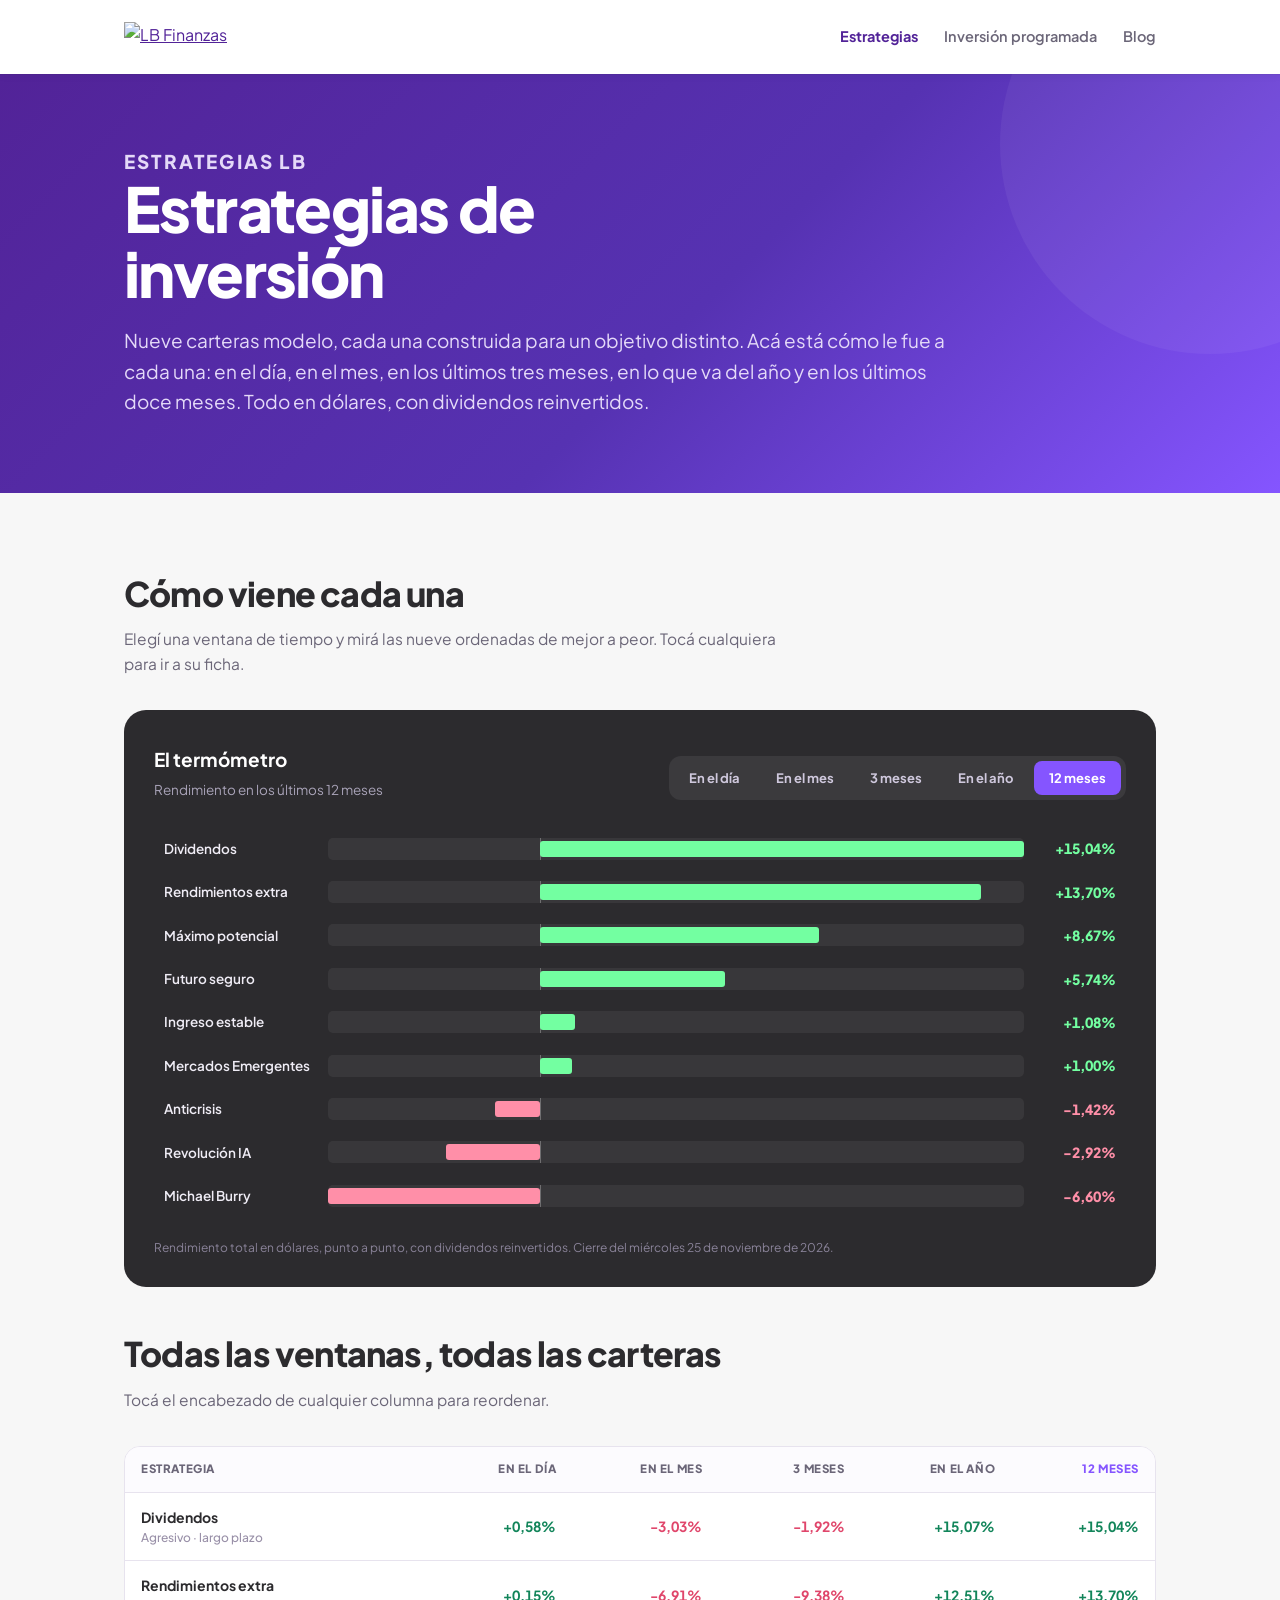
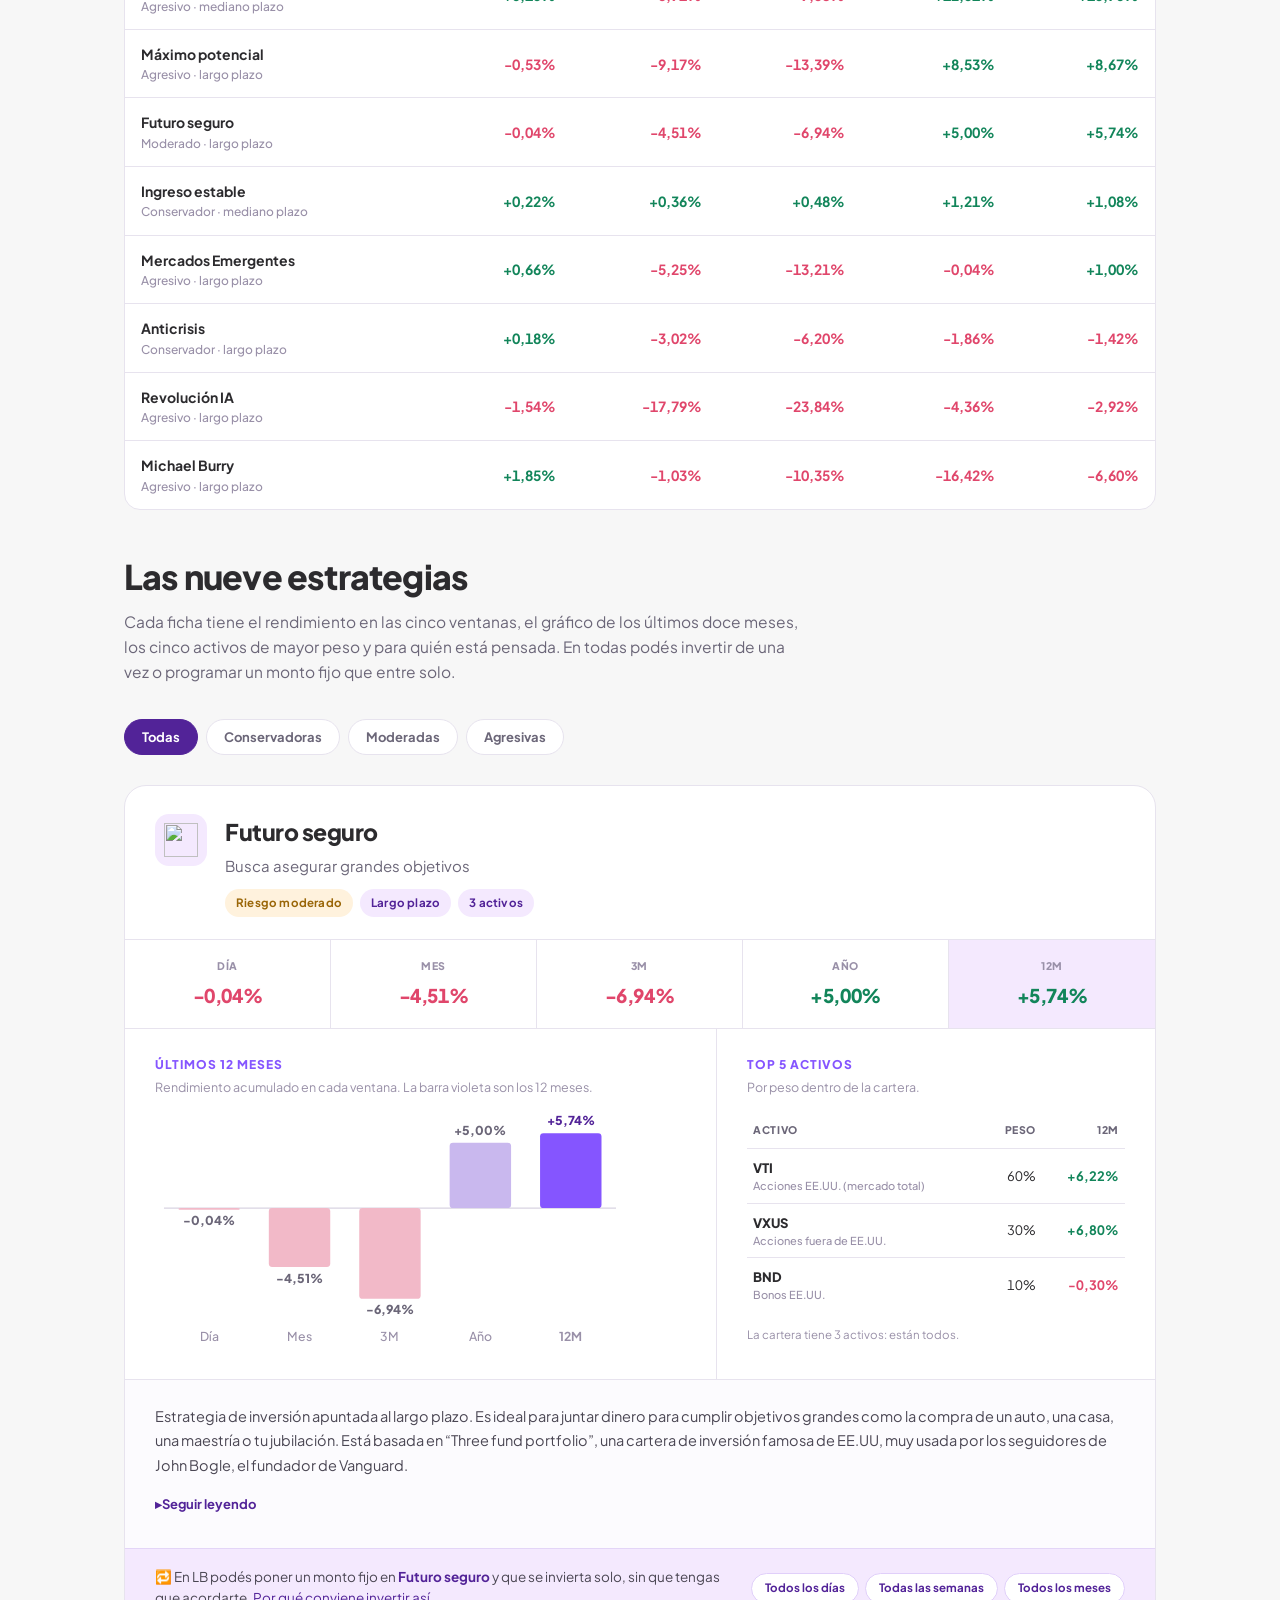
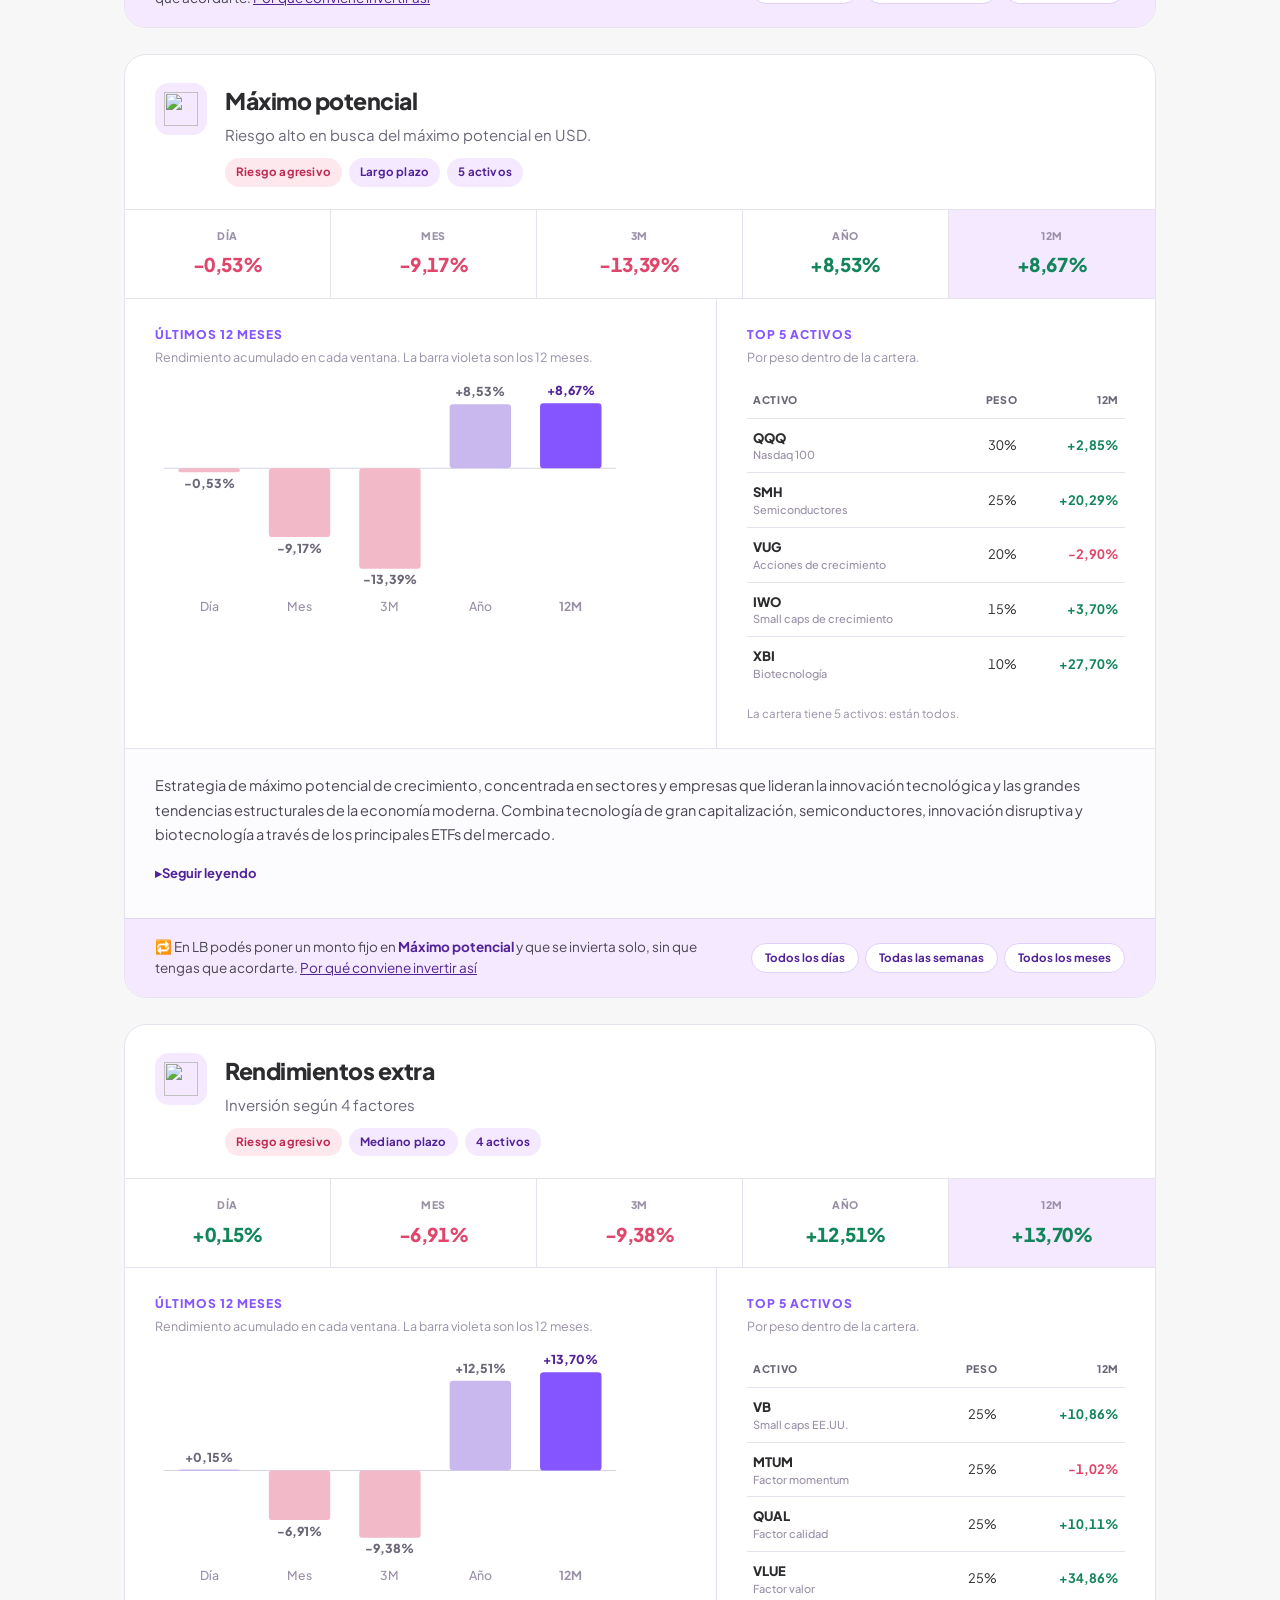
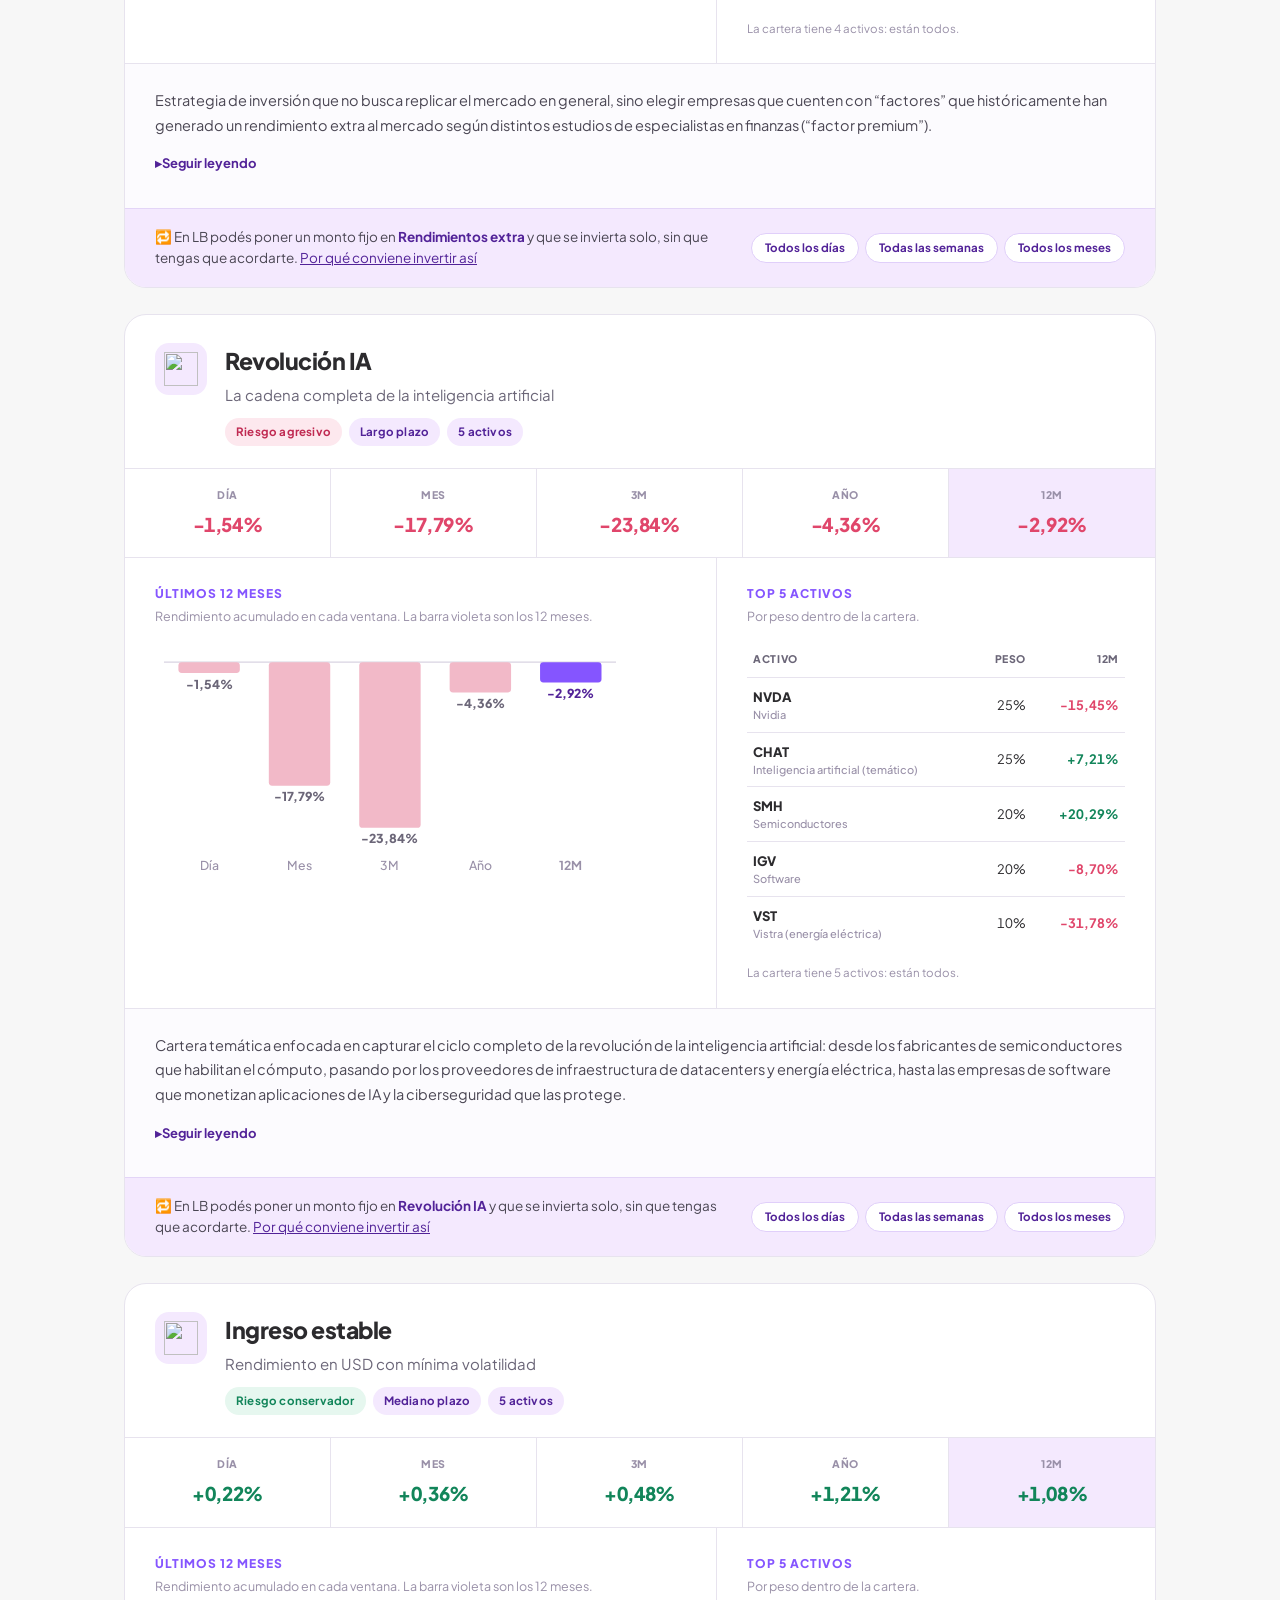
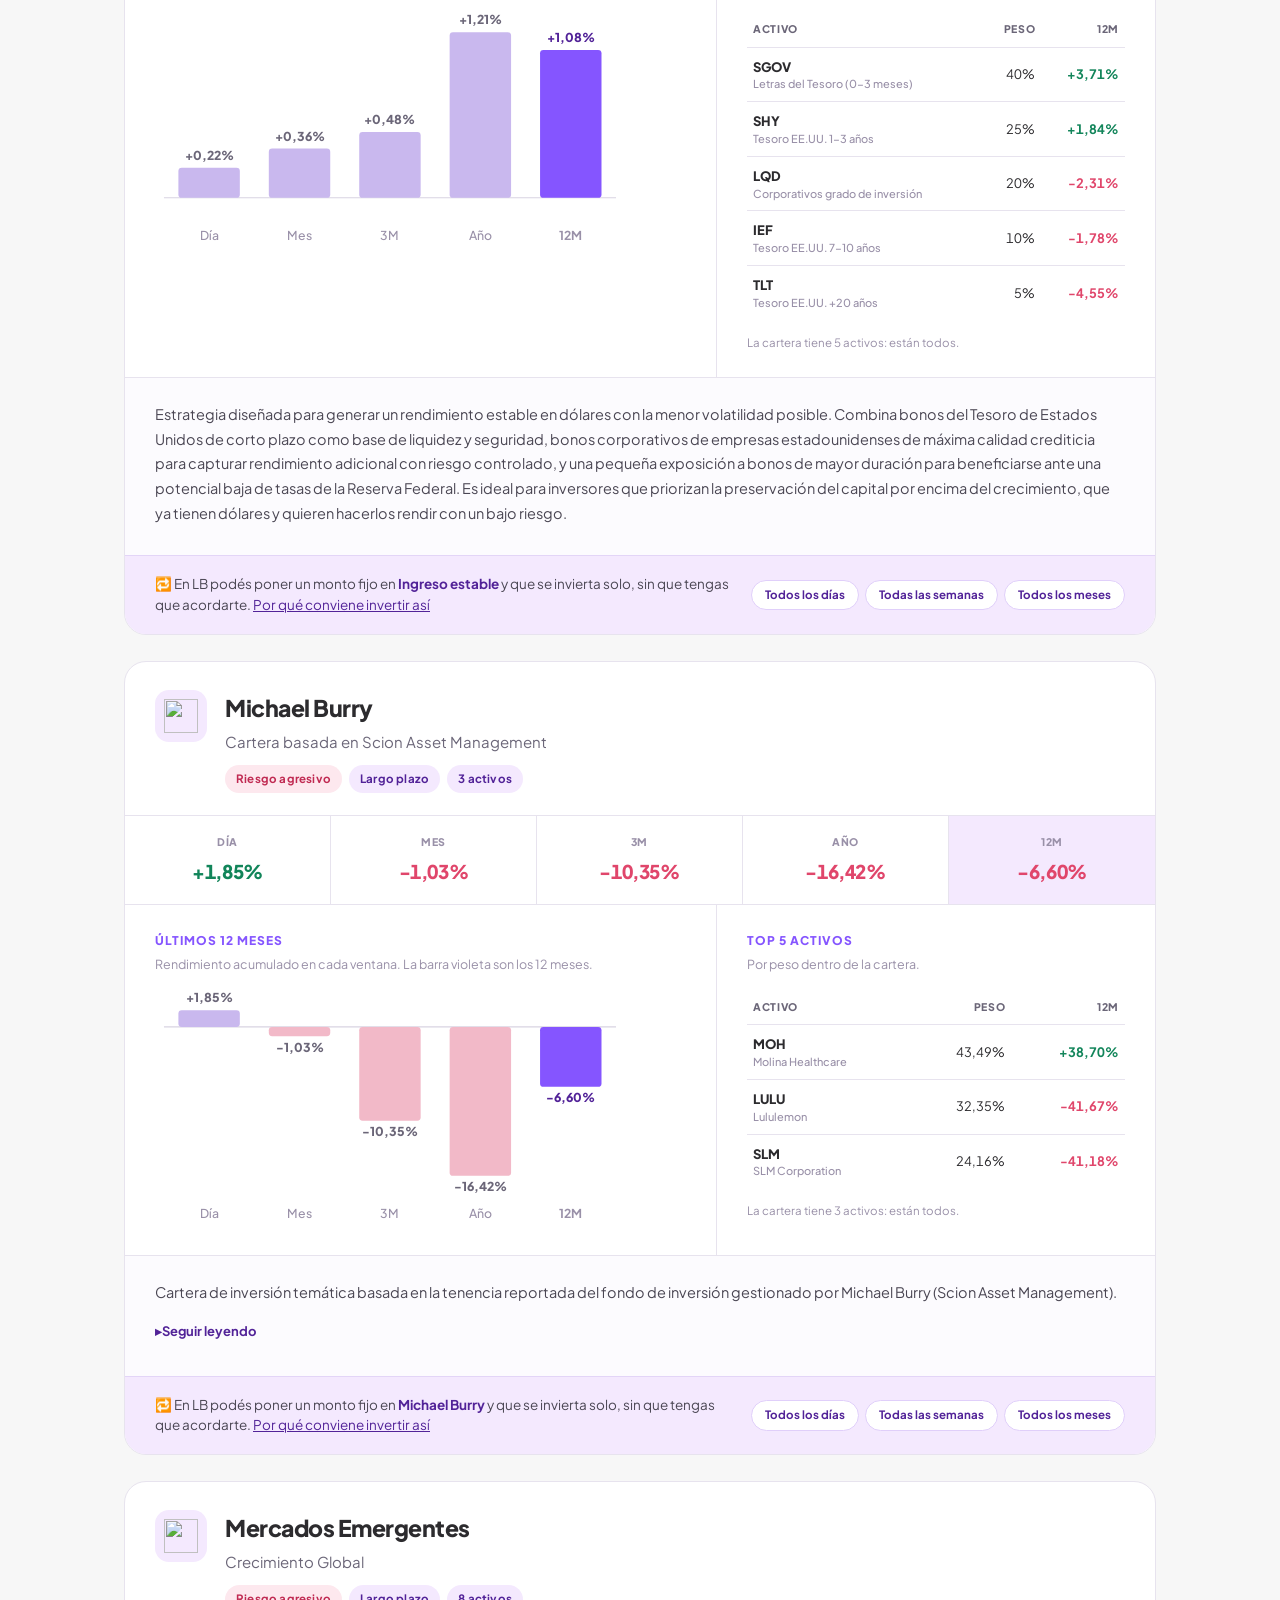
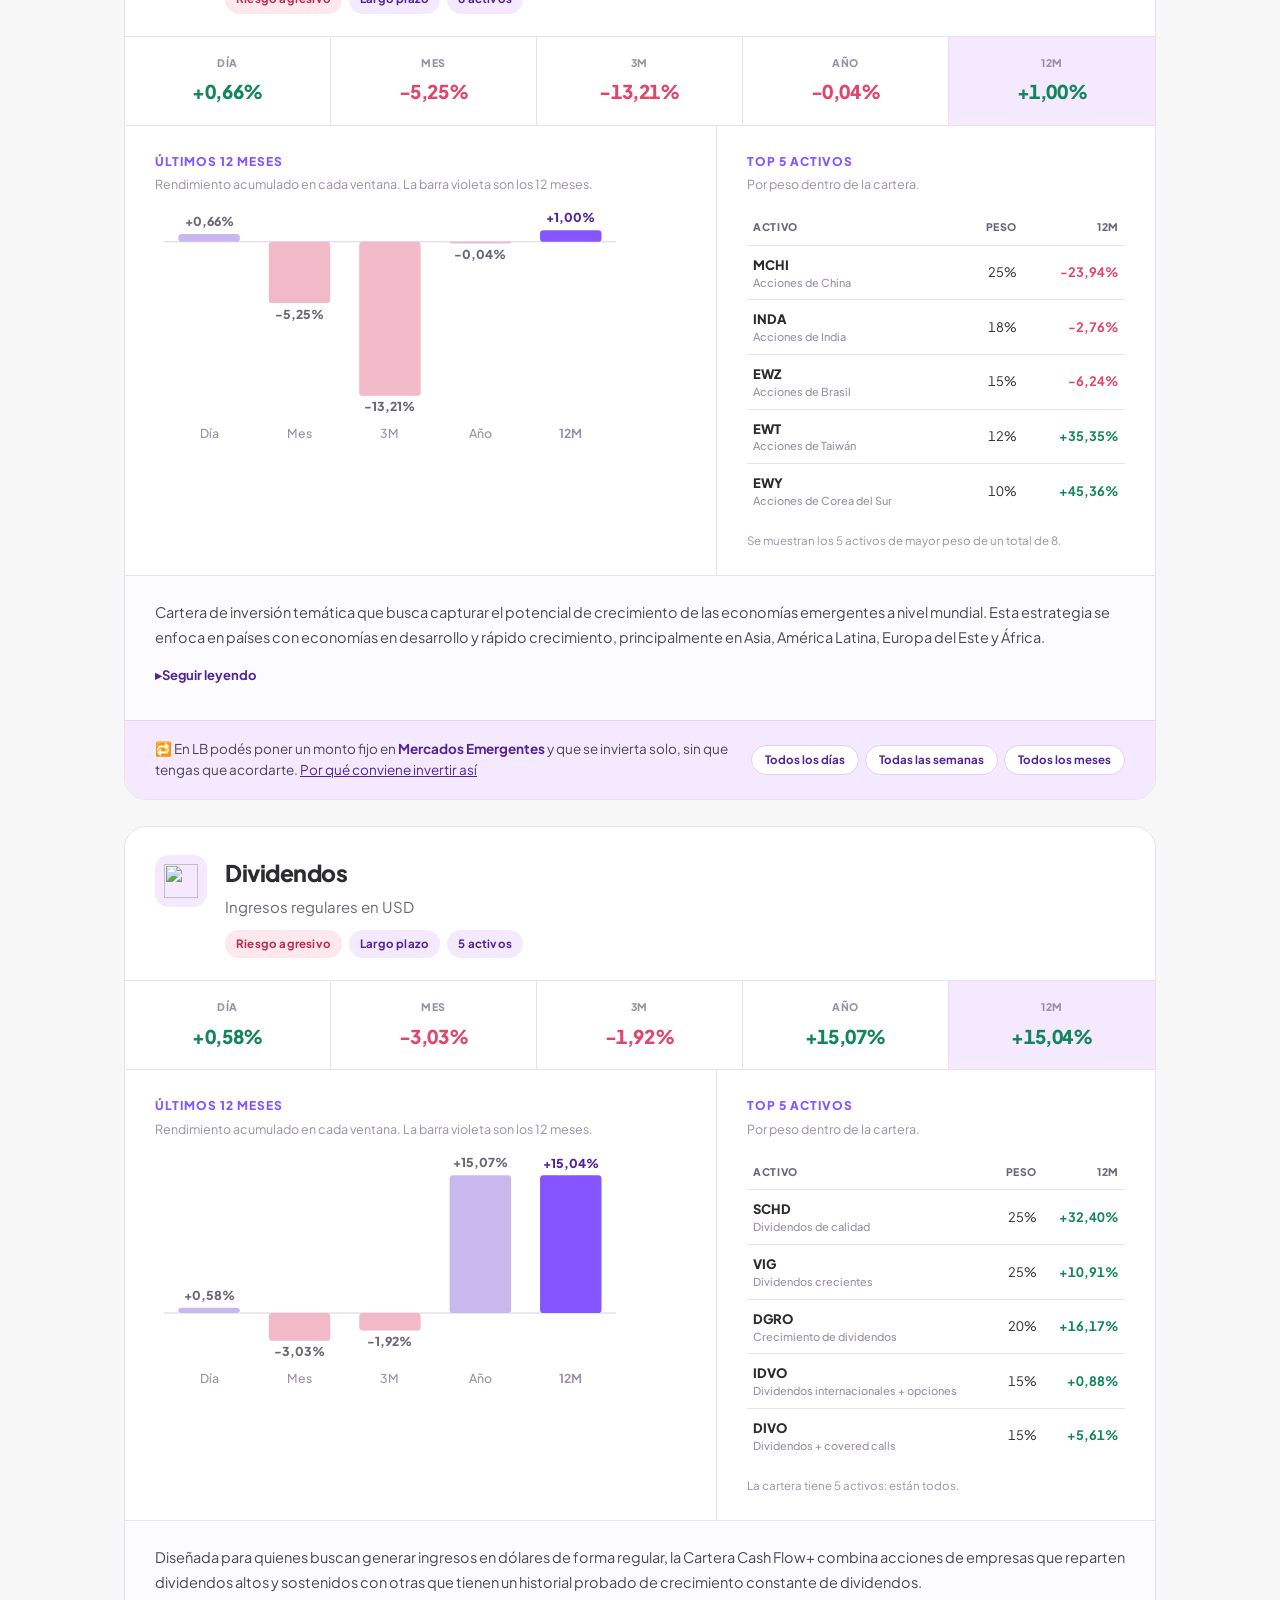
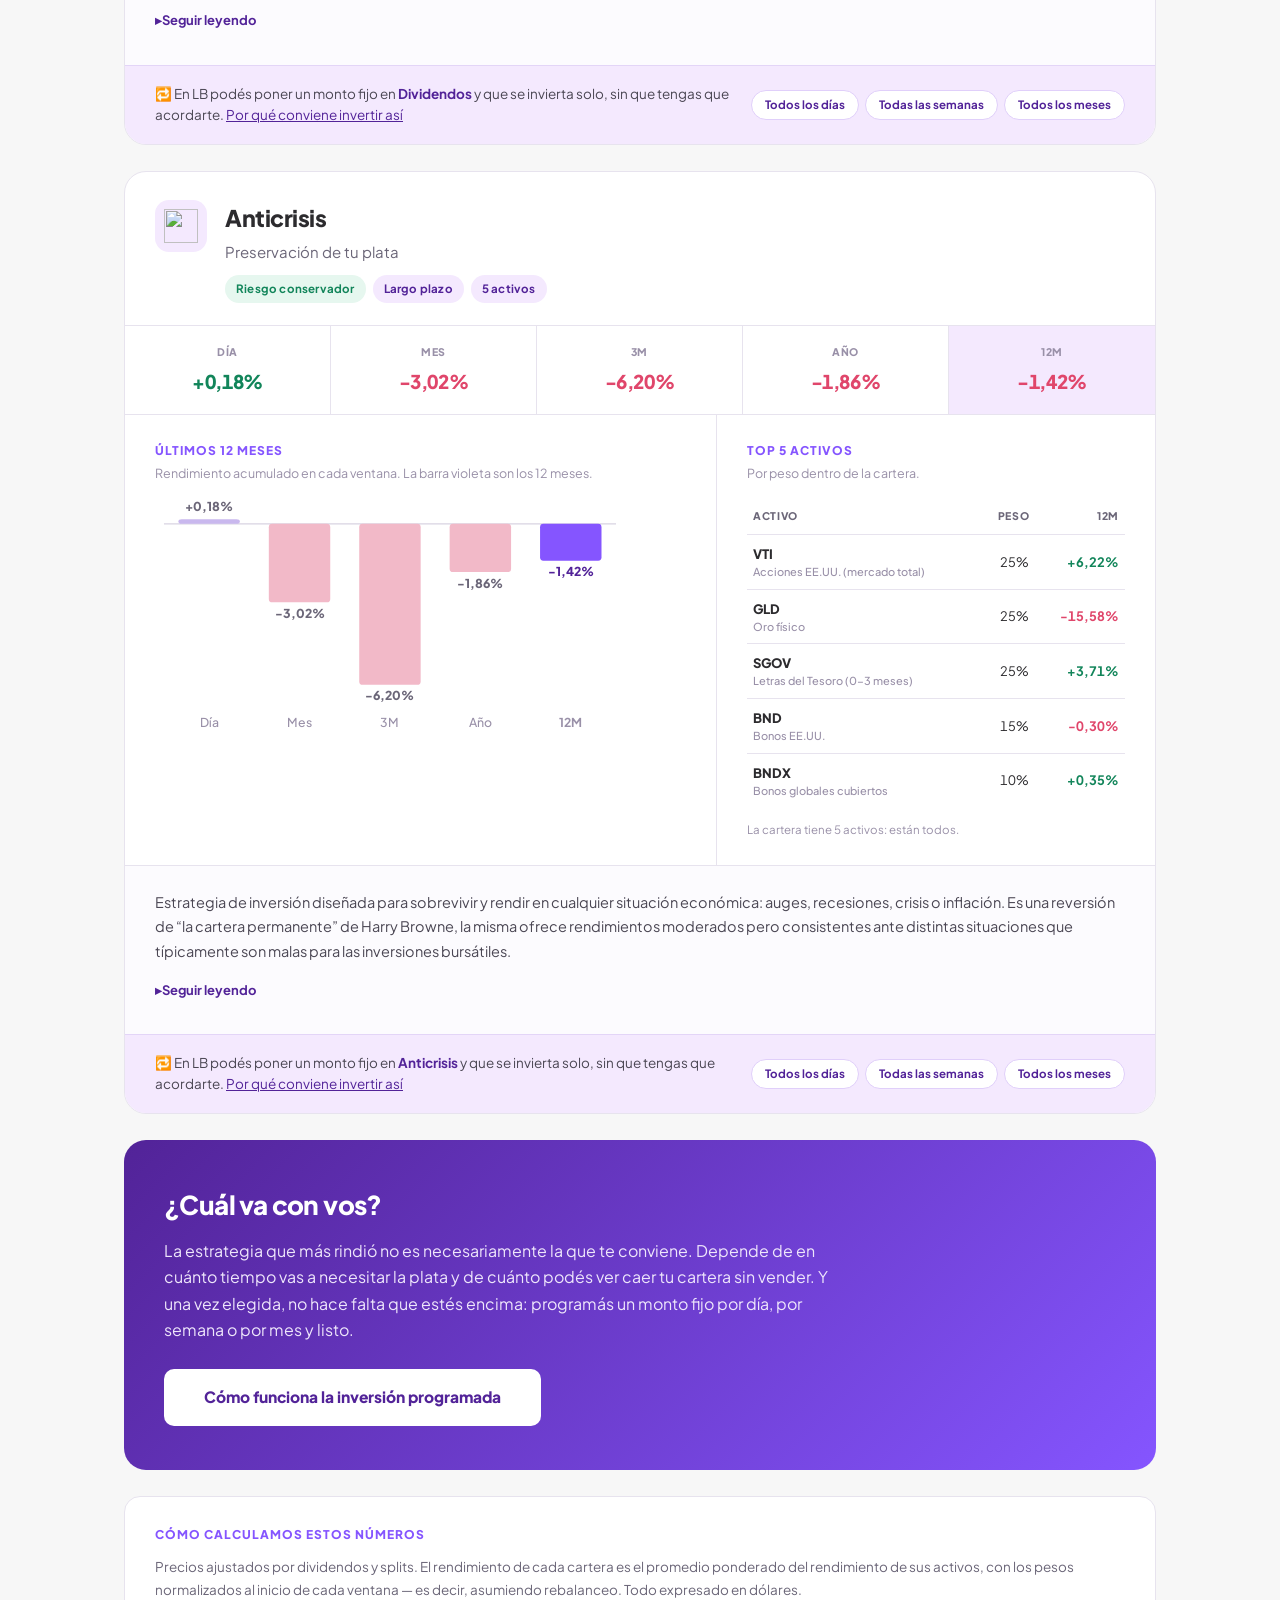
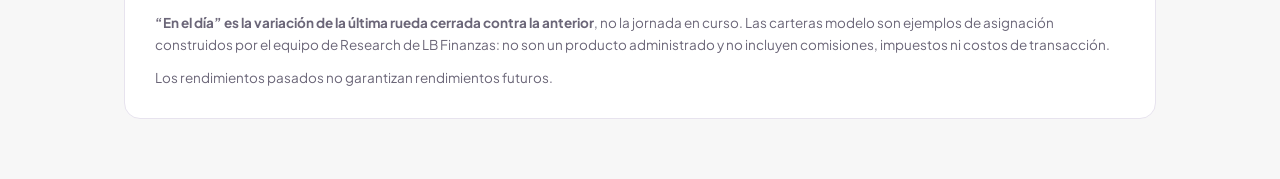
==== commit c5c7e902: "landing: rendimientos al 25/11/2026 [skip ci]" ====
--- a/public/index.html
+++ b/public/index.html
@@ -267,7 +267,7 @@
       </div>
     </div>
     <div class="barras" id="barras"></div>
-    <p class="termo-pie">Rendimiento total en dólares, punto a punto, con dividendos reinvertidos. Cierre del martes 24 de noviembre de 2026.</p>
+    <p class="termo-pie">Rendimiento total en dólares, punto a punto, con dividendos reinvertidos. Cierre del miércoles 25 de noviembre de 2026.</p>
   </div>
 </section>
 
@@ -336,30 +336,30 @@
   "riesgoKey": "moderate",
   "plazo": "Largo plazo",
   "ret": [
-   -0.36,
-   -4.47,
-   -6.9,
-   5.05,
-   5.79
+   -0.04,
+   -4.51,
+   -6.94,
+   5.0,
+   5.74
   ],
   "activos": [
    {
     "t": "VTI",
     "peso": 60.0,
     "nombre": "Acciones EE.UU. (mercado total)",
-    "r12m": 6.41
+    "r12m": 6.22
    },
    {
     "t": "VXUS",
     "peso": 30.0,
     "nombre": "Acciones fuera de EE.UU.",
-    "r12m": 6.69
+    "r12m": 6.8
    },
    {
     "t": "BND",
     "peso": 10.0,
     "nombre": "Bonos EE.UU.",
-    "r12m": -0.64
+    "r12m": -0.3
    }
   ],
   "totalActivos": 3,
@@ -379,42 +379,42 @@
   "riesgoKey": "aggressive",
   "plazo": "Largo plazo",
   "ret": [
-   -1.95,
-   -8.7,
-   -12.95,
-   9.12,
-   9.27
+   -0.53,
+   -9.17,
+   -13.39,
+   8.53,
+   8.67
   ],
   "activos": [
    {
     "t": "QQQ",
     "peso": 30.0,
     "nombre": "Nasdaq 100",
-    "r12m": 3.53
+    "r12m": 2.85
    },
    {
     "t": "SMH",
     "peso": 25.0,
     "nombre": "Semiconductores",
-    "r12m": 21.52
+    "r12m": 20.29
    },
    {
     "t": "VUG",
     "peso": 20.0,
     "nombre": "Acciones de crecimiento",
-    "r12m": -2.08
+    "r12m": -2.9
    },
    {
     "t": "IWO",
     "peso": 15.0,
     "nombre": "Small caps de crecimiento",
-    "r12m": 3.03
+    "r12m": 3.7
    },
    {
     "t": "XBI",
     "peso": 10.0,
     "nombre": "Biotecnología",
-    "r12m": 27.88
+    "r12m": 27.7
    }
   ],
   "totalActivos": 5,
@@ -433,36 +433,36 @@
   "riesgoKey": "aggressive",
   "plazo": "Mediano plazo",
   "ret": [
-   -1.07,
-   -7.06,
-   -9.53,
-   12.32,
-   13.51
+   0.15,
+   -6.91,
+   -9.38,
+   12.51,
+   13.7
   ],
   "activos": [
    {
     "t": "VB",
     "peso": 25.0,
     "nombre": "Small caps EE.UU.",
-    "r12m": 9.68
+    "r12m": 10.86
    },
    {
     "t": "MTUM",
     "peso": 25.0,
     "nombre": "Factor momentum",
-    "r12m": -0.41
+    "r12m": -1.02
    },
    {
     "t": "QUAL",
     "peso": 25.0,
     "nombre": "Factor calidad",
-    "r12m": 10.17
+    "r12m": 10.11
    },
    {
     "t": "VLUE",
     "peso": 25.0,
     "nombre": "Factor valor",
-    "r12m": 34.61
+    "r12m": 34.86
    }
   ],
   "totalActivos": 4,
@@ -486,42 +486,42 @@
   "riesgoKey": "aggressive",
   "plazo": "Largo plazo",
   "ret": [
-   -4.38,
-   -16.58,
-   -22.73,
-   -2.91,
-   -1.41
+   -1.54,
+   -17.79,
+   -23.84,
+   -4.36,
+   -2.92
   ],
   "activos": [
    {
     "t": "NVDA",
     "peso": 25.0,
     "nombre": "Nvidia",
-    "r12m": -12.0
+    "r12m": -15.45
    },
    {
     "t": "CHAT",
     "peso": 25.0,
     "nombre": "Inteligencia artificial (temático)",
-    "r12m": 8.68
+    "r12m": 7.21
    },
    {
     "t": "SMH",
     "peso": 20.0,
     "nombre": "Semiconductores",
-    "r12m": 21.52
+    "r12m": 20.29
    },
    {
     "t": "IGV",
     "peso": 20.0,
     "nombre": "Software",
-    "r12m": -8.38
+    "r12m": -8.7
    },
    {
     "t": "VST",
     "peso": 10.0,
     "nombre": "Vistra (energía eléctrica)",
-    "r12m": -32.11
+    "r12m": -31.78
    }
   ],
   "totalActivos": 5,
@@ -540,42 +540,42 @@
   "riesgoKey": "conservative",
   "plazo": "Mediano plazo",
   "ret": [
-   -0.03,
-   0.15,
-   0.26,
-   0.99,
-   0.86
+   0.22,
+   0.36,
+   0.48,
+   1.21,
+   1.08
   ],
   "activos": [
    {
     "t": "SGOV",
     "peso": 40.0,
     "nombre": "Letras del Tesoro (0-3 meses)",
-    "r12m": 3.69
+    "r12m": 3.71
    },
    {
     "t": "SHY",
     "peso": 25.0,
     "nombre": "Tesoro EE.UU. 1-3 años",
-    "r12m": 1.75
+    "r12m": 1.84
    },
    {
     "t": "LQD",
     "peso": 20.0,
     "nombre": "Corporativos grado de inversión",
-    "r12m": -2.78
+    "r12m": -2.31
    },
    {
     "t": "IEF",
     "peso": 10.0,
     "nombre": "Tesoro EE.UU. 7-10 años",
-    "r12m": -2.23
+    "r12m": -1.78
    },
    {
     "t": "TLT",
     "peso": 5.0,
     "nombre": "Tesoro EE.UU. +20 años",
-    "r12m": -5.42
+    "r12m": -4.55
    }
   ],
   "totalActivos": 5,
@@ -593,30 +593,30 @@
   "riesgoKey": "aggressive",
   "plazo": "Largo plazo",
   "ret": [
-   1.18,
-   -2.83,
-   -11.94,
-   -17.97,
-   -8.31
+   1.85,
+   -1.03,
+   -10.35,
+   -16.42,
+   -6.6
   ],
   "activos": [
    {
     "t": "MOH",
     "peso": 43.49,
     "nombre": "Molina Healthcare",
-    "r12m": 36.11
+    "r12m": 38.7
    },
    {
     "t": "LULU",
     "peso": 32.35,
     "nombre": "Lululemon",
-    "r12m": -42.42
+    "r12m": -41.67
    },
    {
     "t": "SLM",
     "peso": 24.16,
     "nombre": "SLM Corporation",
-    "r12m": -42.61
+    "r12m": -41.18
    }
   ],
   "totalActivos": 3,
@@ -637,42 +637,42 @@
   "riesgoKey": "aggressive",
   "plazo": "Largo plazo",
   "ret": [
-   -1.12,
-   -5.9,
-   -13.82,
-   -0.58,
-   0.48
+   0.66,
+   -5.25,
+   -13.21,
+   -0.04,
+   1.0
   ],
   "activos": [
    {
     "t": "MCHI",
     "peso": 25.0,
     "nombre": "Acciones de China",
-    "r12m": -23.65
+    "r12m": -23.94
    },
    {
     "t": "INDA",
     "peso": 18.0,
     "nombre": "Acciones de India",
-    "r12m": -3.6
+    "r12m": -2.76
    },
    {
     "t": "EWZ",
     "peso": 15.0,
     "nombre": "Acciones de Brasil",
-    "r12m": -8.91
+    "r12m": -6.24
    },
    {
     "t": "EWT",
     "peso": 12.0,
     "nombre": "Acciones de Taiwán",
-    "r12m": 37.09
+    "r12m": 35.35
    },
    {
     "t": "EWY",
     "peso": 10.0,
     "nombre": "Acciones de Corea del Sur",
-    "r12m": 47.06
+    "r12m": 45.36
    }
   ],
   "totalActivos": 8,
@@ -693,42 +693,42 @@
   "riesgoKey": "aggressive",
   "plazo": "Largo plazo",
   "ret": [
-   0.67,
-   -3.6,
-   -2.49,
-   14.38,
-   14.34
+   0.58,
+   -3.03,
+   -1.92,
+   15.07,
+   15.04
   ],
   "activos": [
    {
     "t": "SCHD",
     "peso": 25.0,
     "nombre": "Dividendos de calidad",
-    "r12m": 30.89
+    "r12m": 32.4
    },
    {
     "t": "VIG",
     "peso": 25.0,
     "nombre": "Dividendos crecientes",
-    "r12m": 10.49
+    "r12m": 10.91
    },
    {
     "t": "DGRO",
     "peso": 20.0,
     "nombre": "Crecimiento de dividendos",
-    "r12m": 15.6
+    "r12m": 16.17
    },
    {
     "t": "IDVO",
     "peso": 15.0,
     "nombre": "Dividendos internacionales + opciones",
-    "r12m": 0.36
+    "r12m": 0.88
    },
    {
     "t": "DIVO",
     "peso": 15.0,
     "nombre": "Dividendos + covered calls",
-    "r12m": 5.44
+    "r12m": 5.61
    }
   ],
   "totalActivos": 5,
@@ -748,42 +748,42 @@
   "riesgoKey": "conservative",
   "plazo": "Largo plazo",
   "ret": [
-   -0.66,
-   -3.19,
-   -6.35,
-   -2.01,
-   -1.58
+   0.18,
+   -3.02,
+   -6.2,
+   -1.86,
+   -1.42
   ],
   "activos": [
    {
     "t": "VTI",
     "peso": 25.0,
     "nombre": "Acciones EE.UU. (mercado total)",
-    "r12m": 6.41
+    "r12m": 6.22
    },
    {
     "t": "GLD",
     "peso": 25.0,
     "nombre": "Oro físico",
-    "r12m": -16.1
+    "r12m": -15.58
    },
    {
     "t": "SGOV",
     "peso": 25.0,
     "nombre": "Letras del Tesoro (0-3 meses)",
-    "r12m": 3.69
+    "r12m": 3.71
    },
    {
     "t": "BND",
     "peso": 15.0,
     "nombre": "Bonos EE.UU.",
-    "r12m": -0.64
+    "r12m": -0.3
    },
    {
     "t": "BNDX",
     "peso": 10.0,
     "nombre": "Bonos globales cubiertos",
-    "r12m": 0.18
+    "r12m": 0.35
    }
   ],
   "totalActivos": 5,
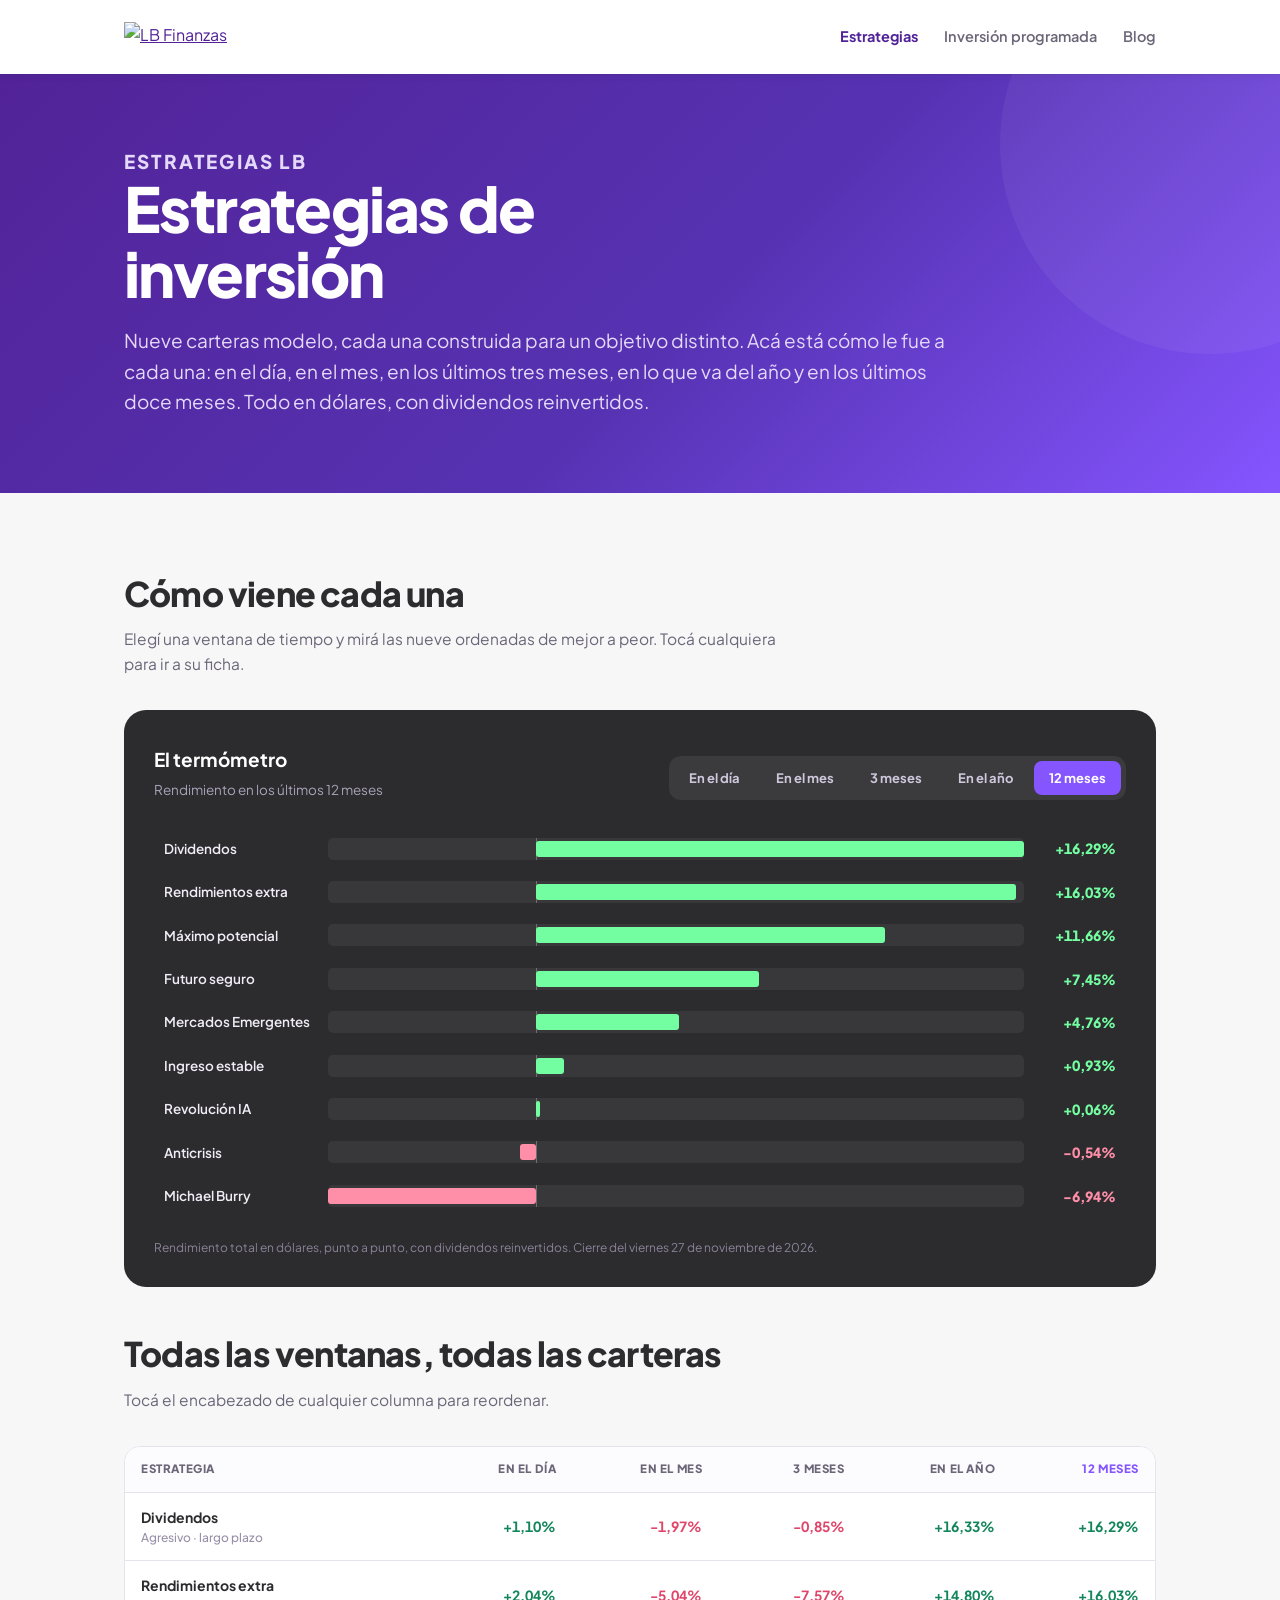
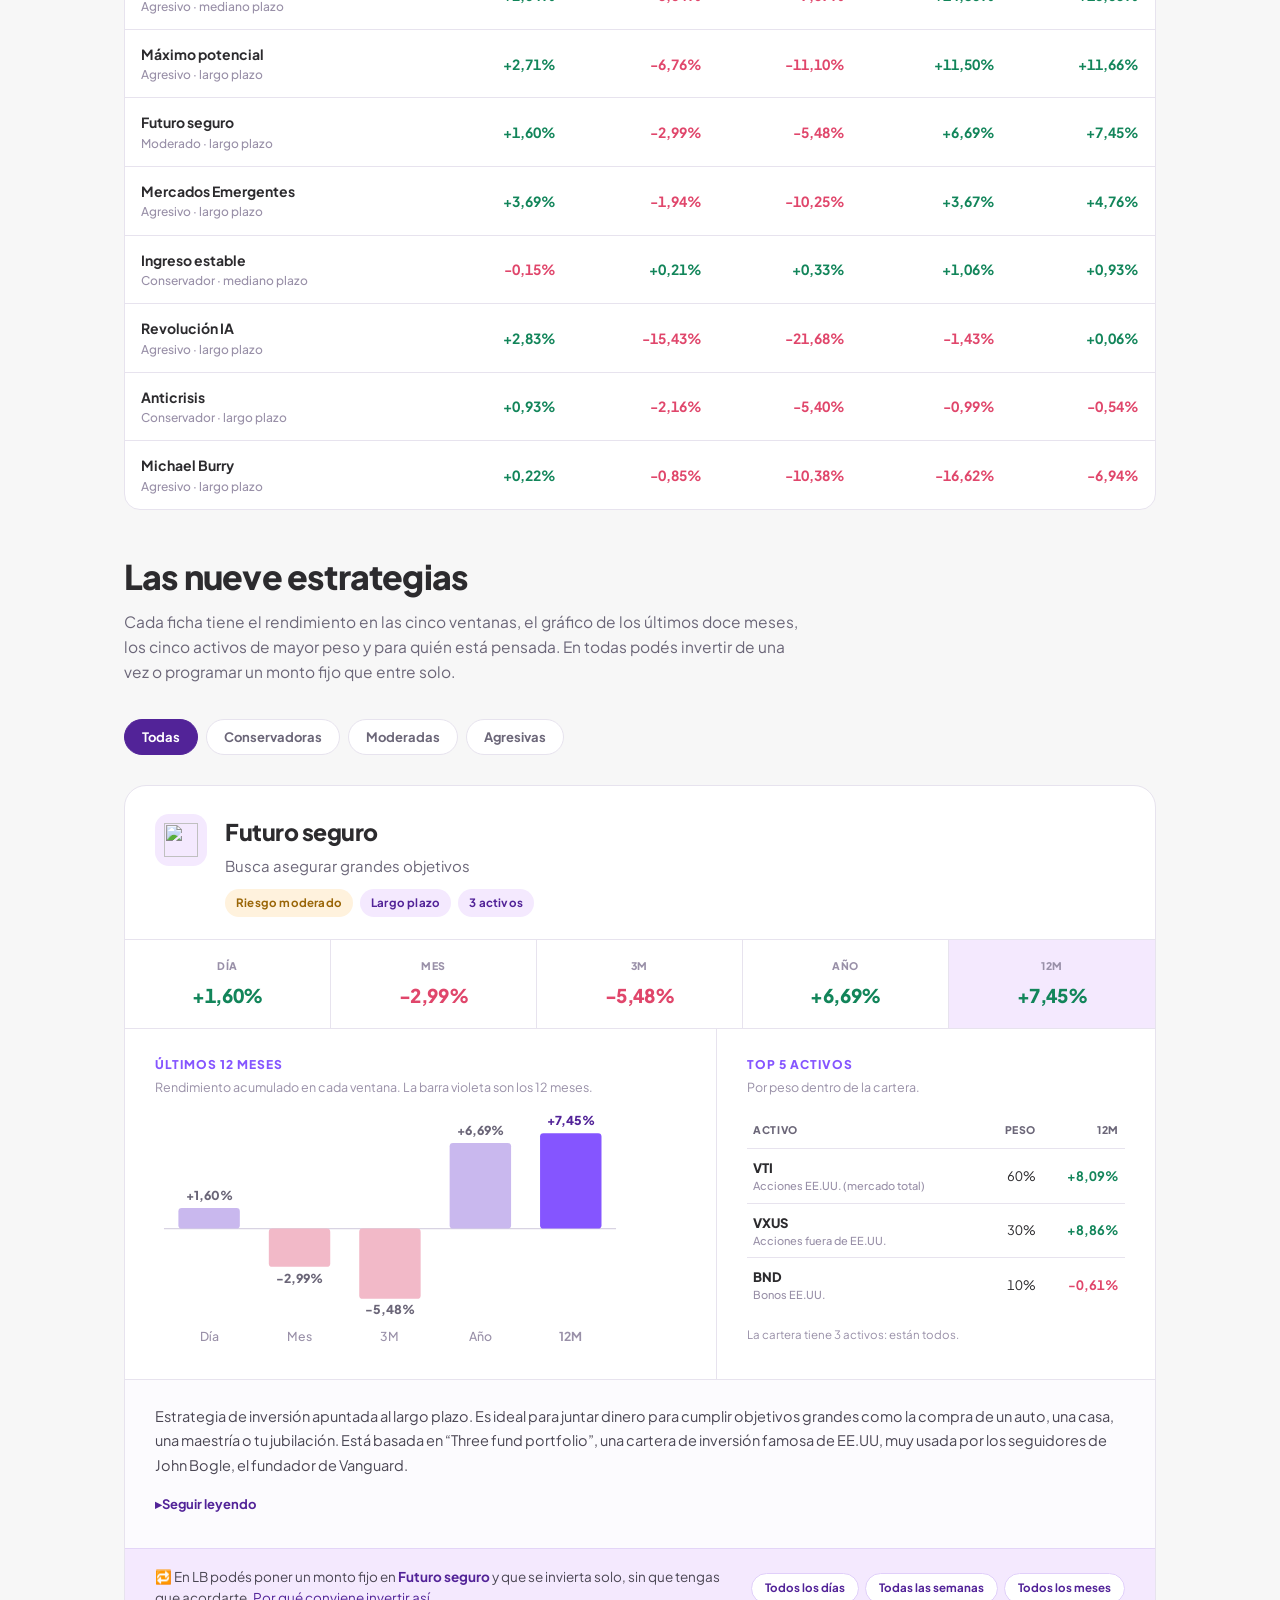
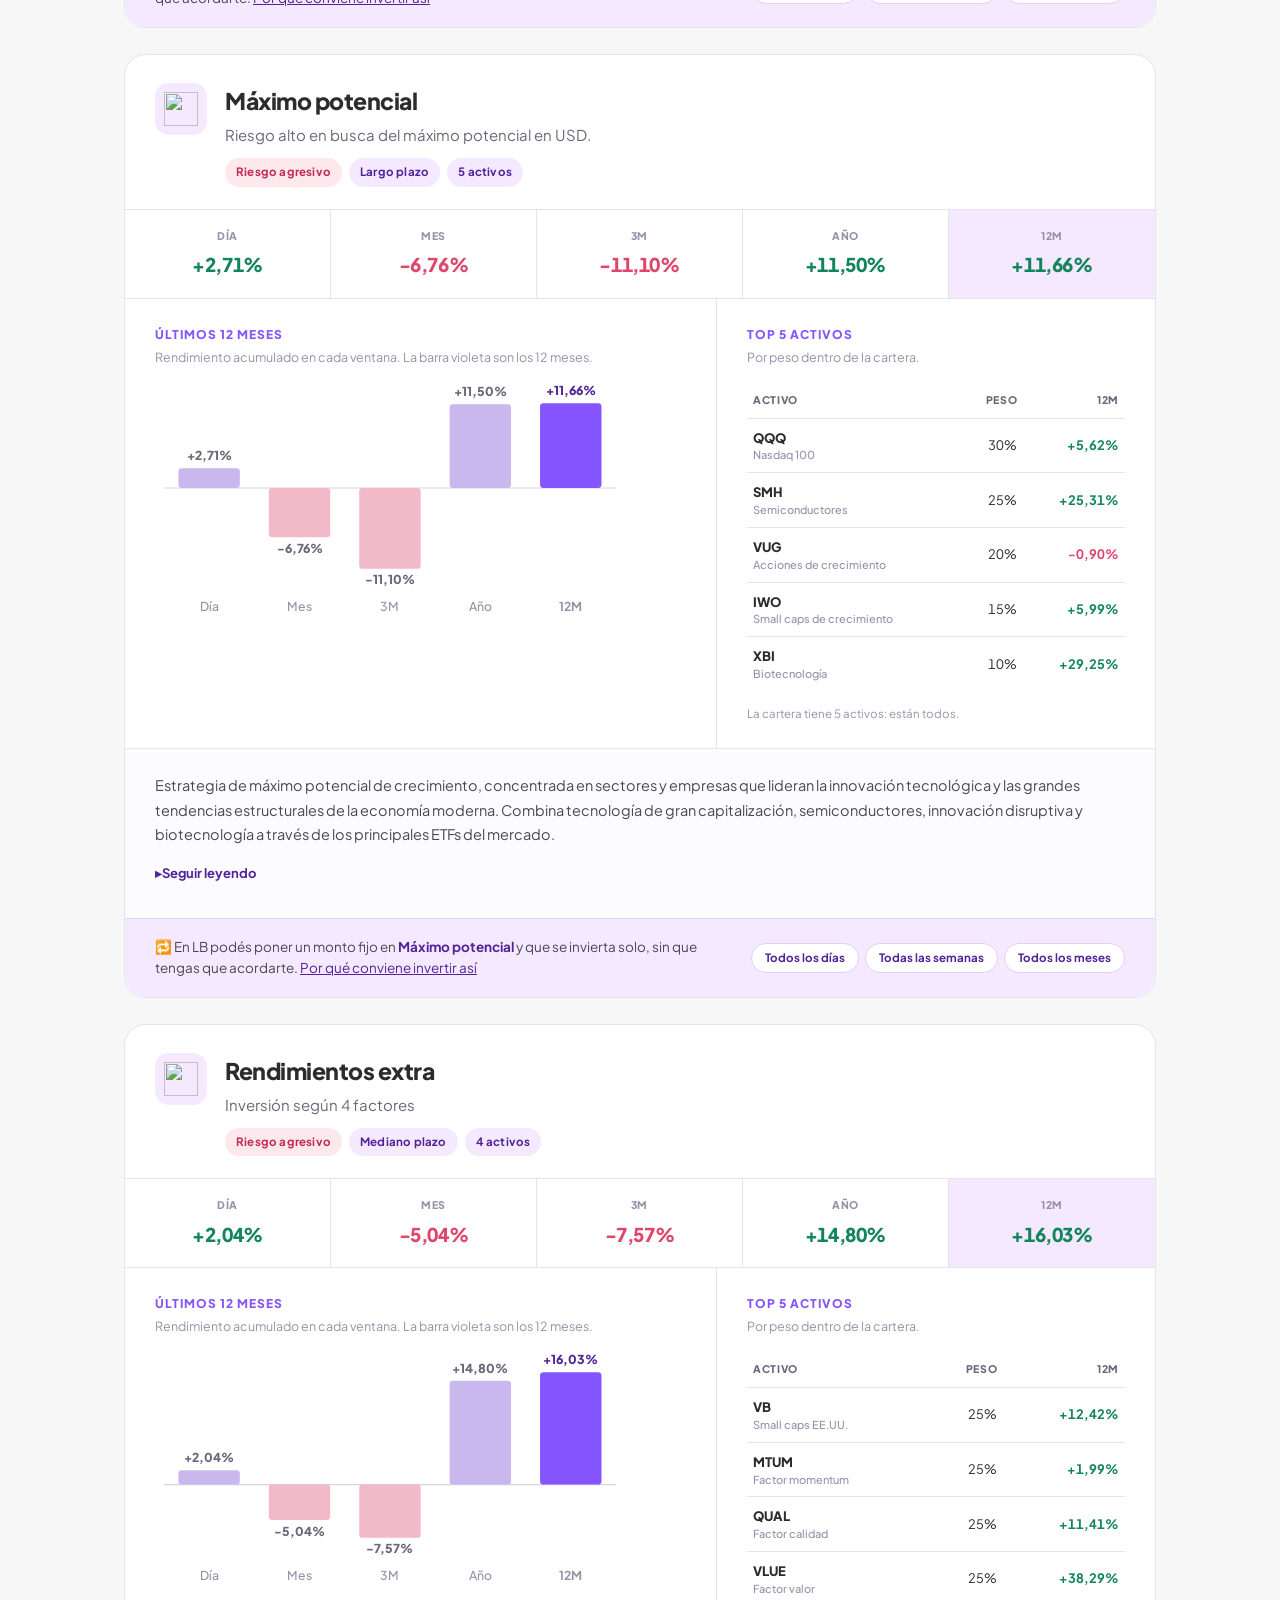
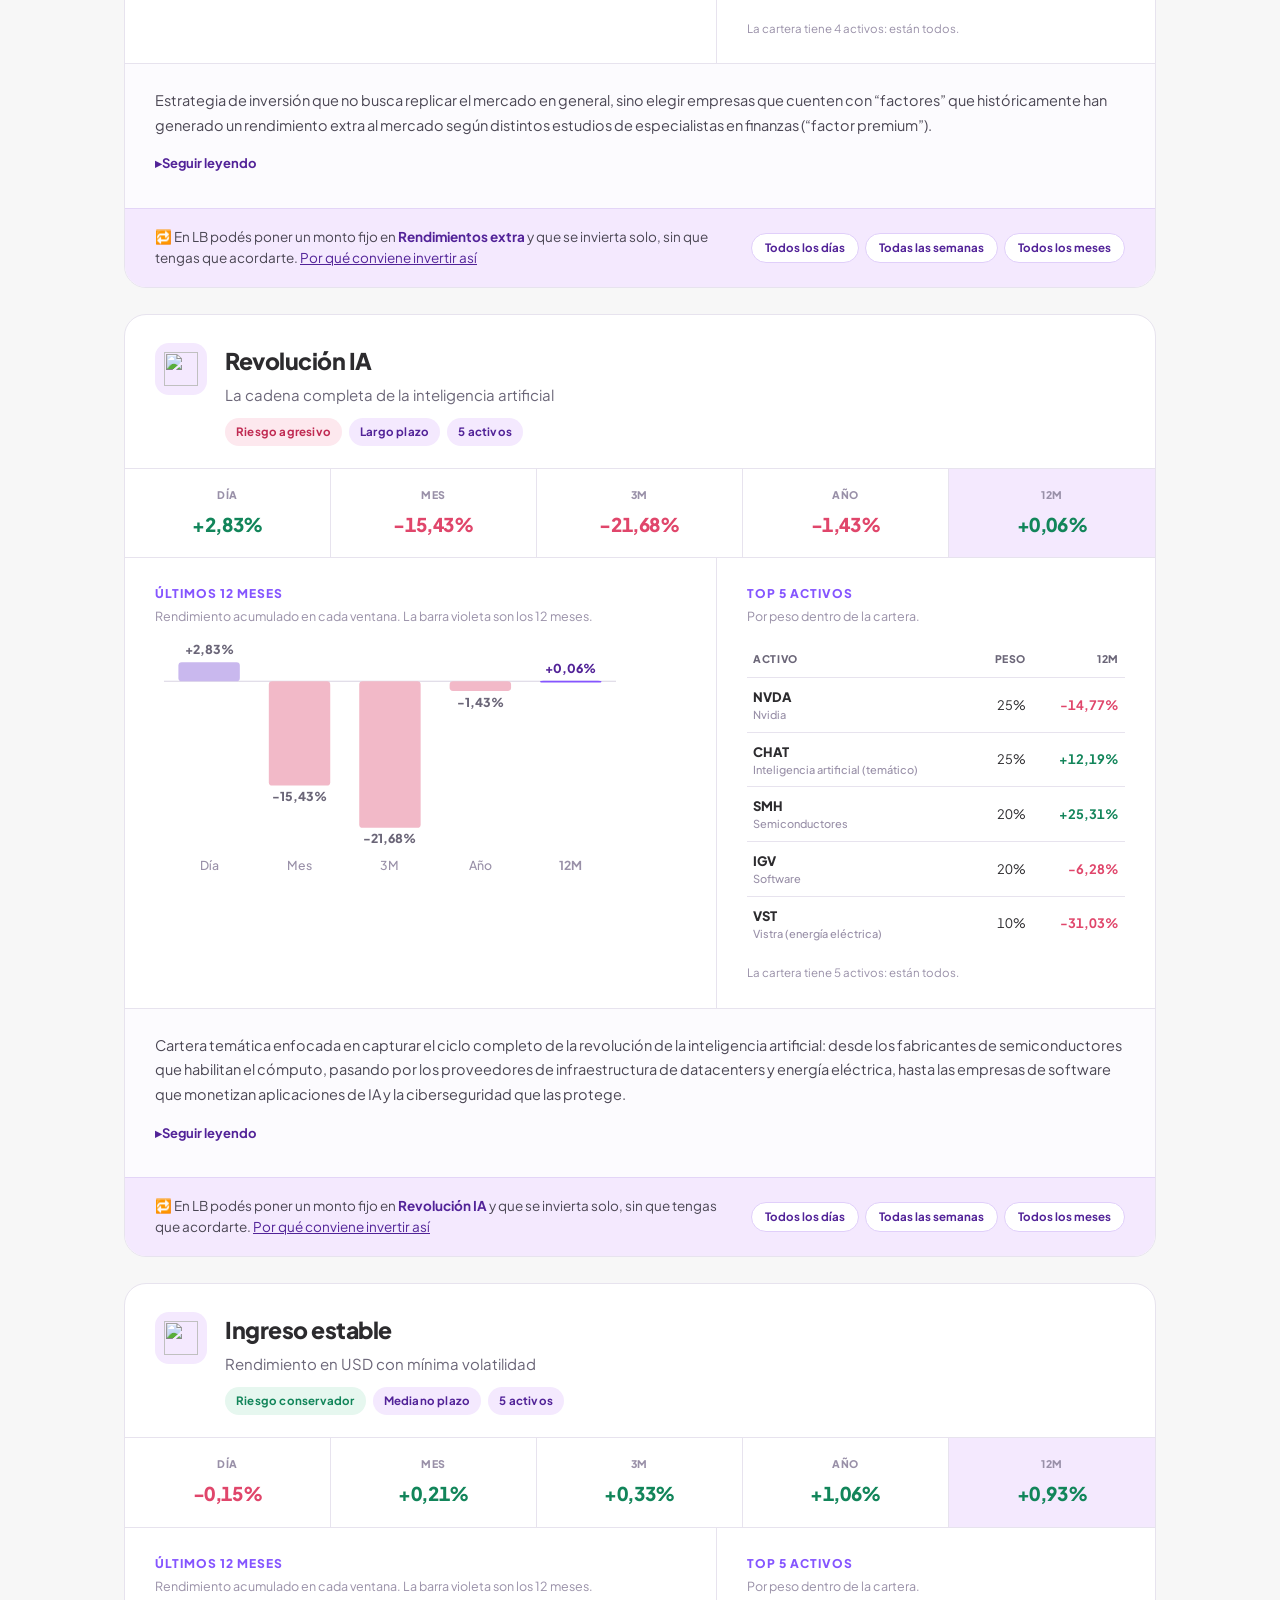
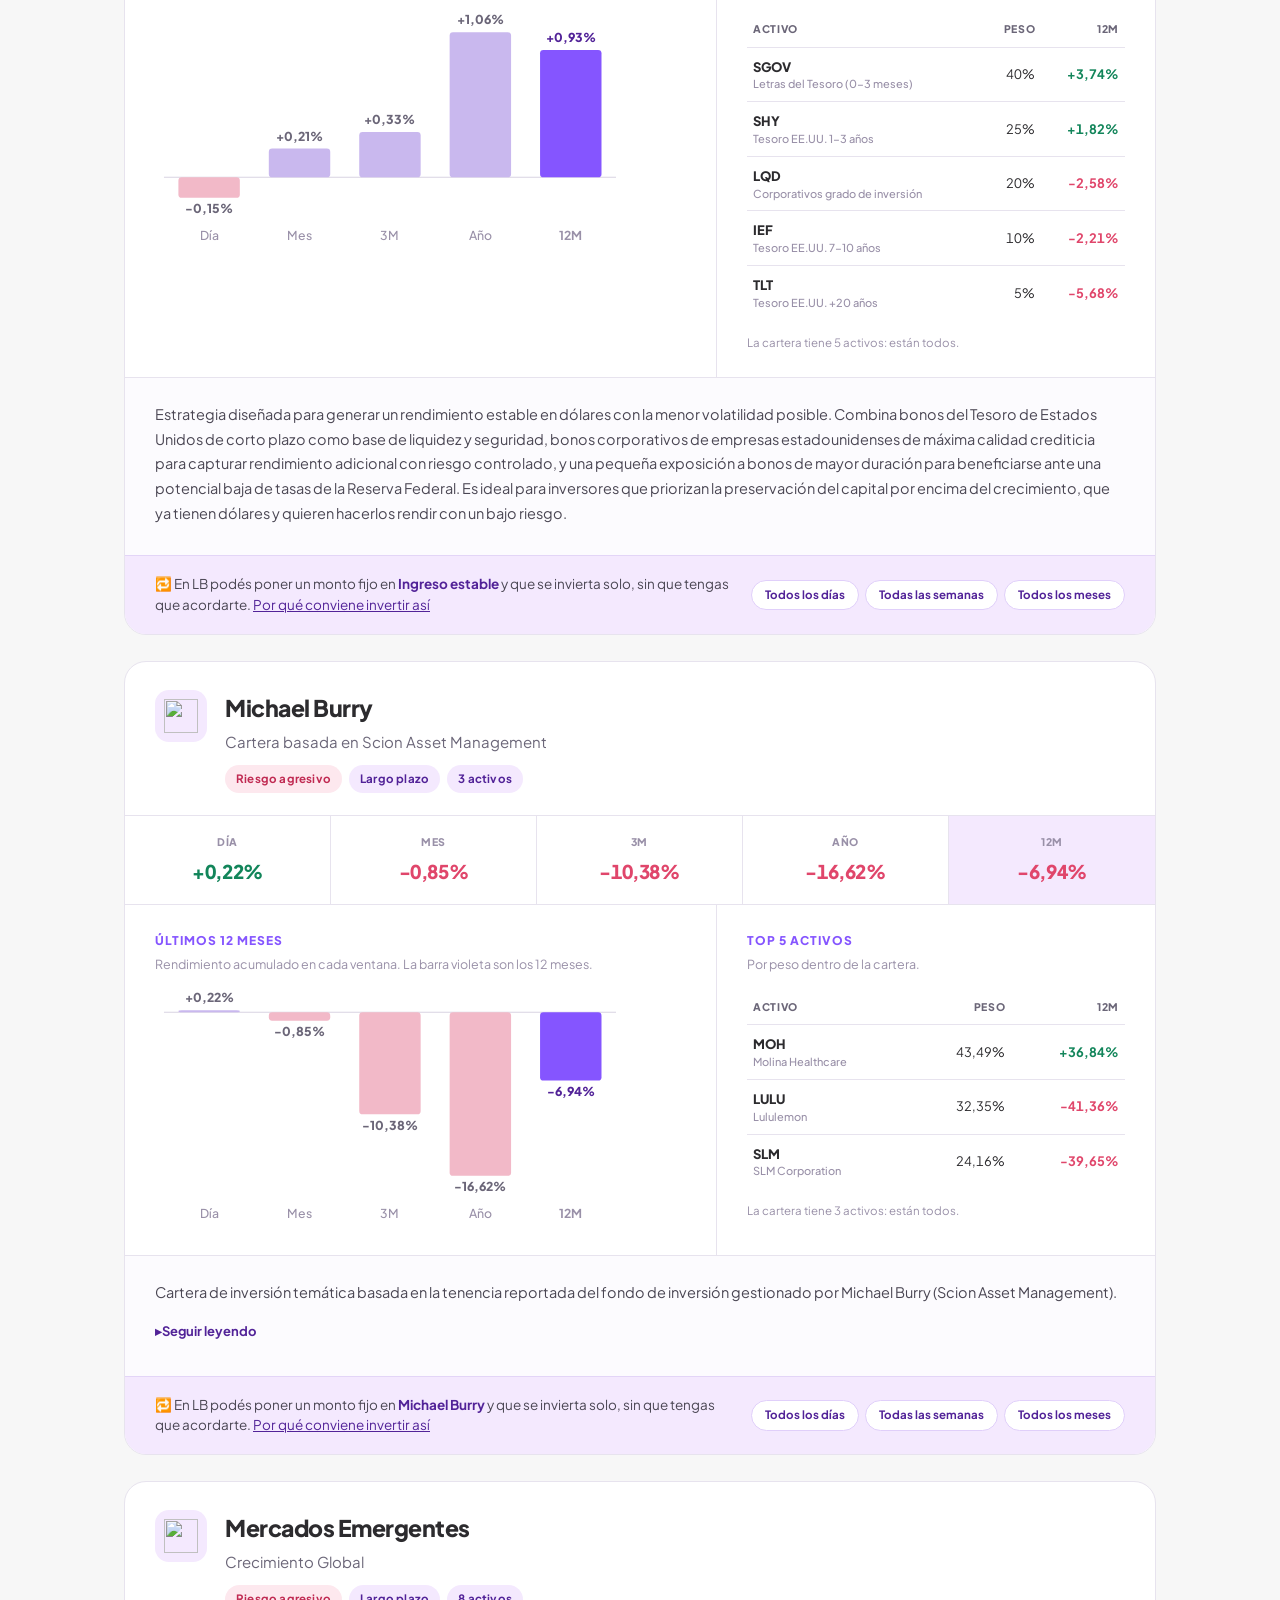
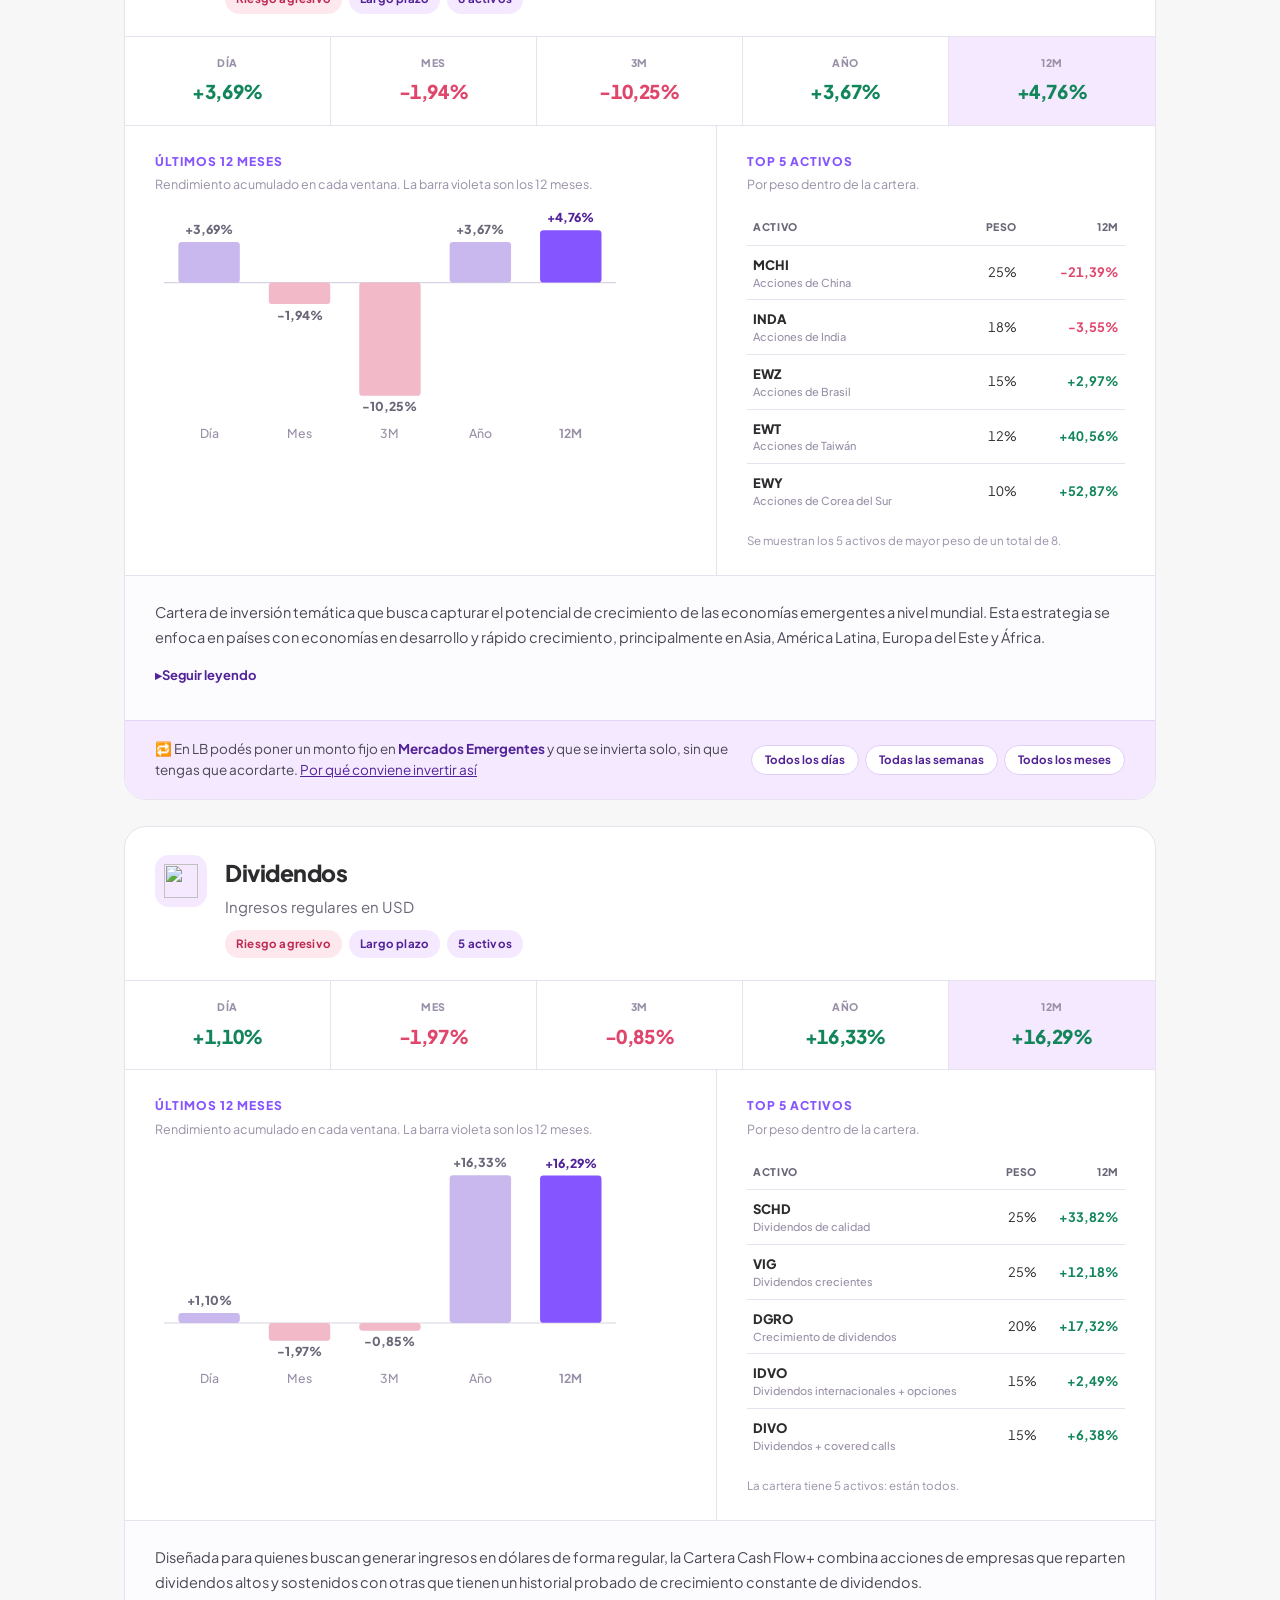
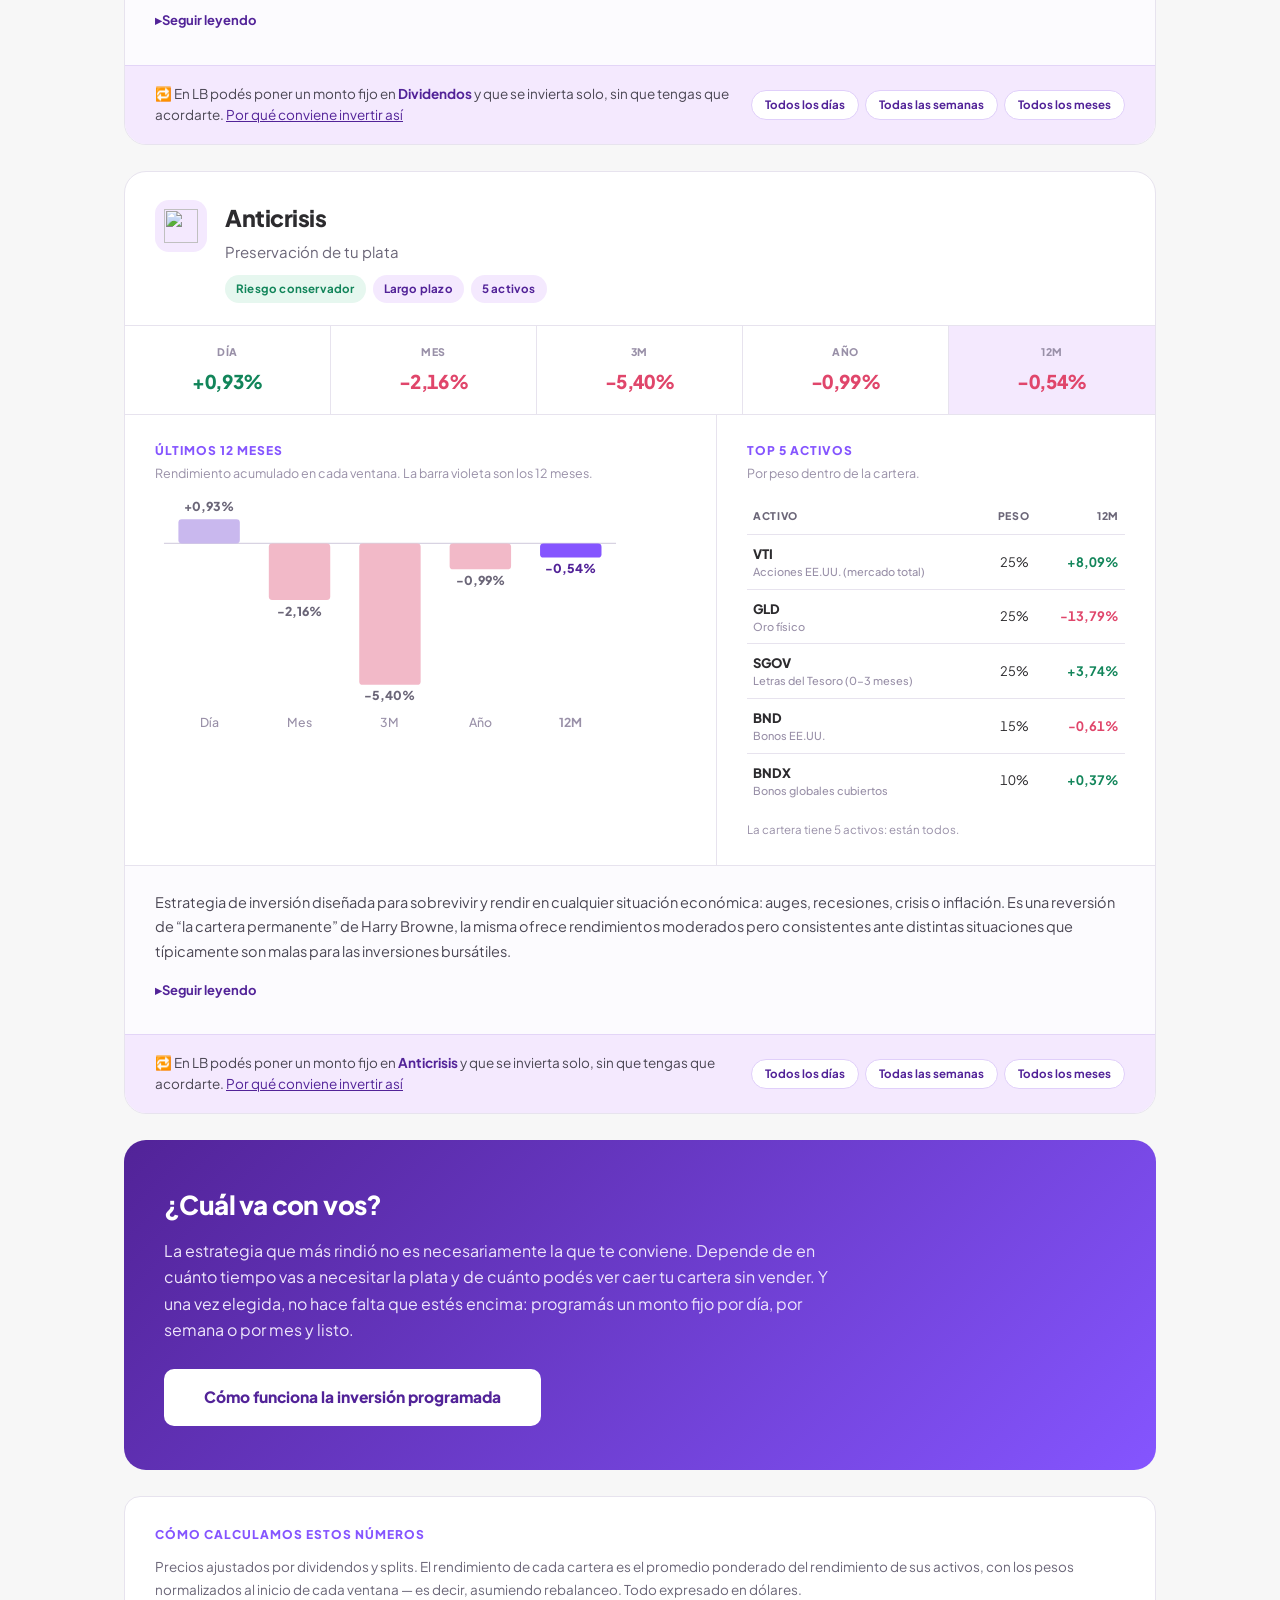
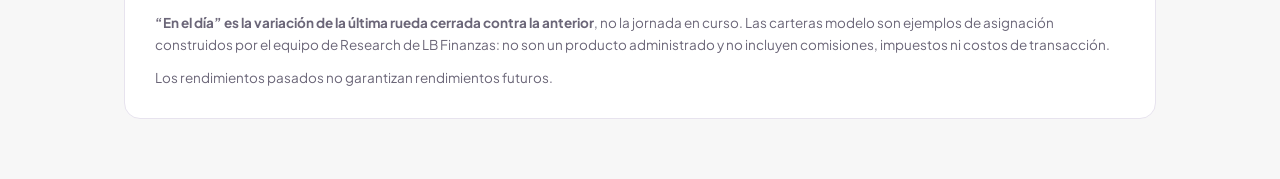
==== commit 8fde9390: "landing: rendimientos al 27/11/2026 [skip ci]" ====
--- a/public/index.html
+++ b/public/index.html
@@ -267,7 +267,7 @@
       </div>
     </div>
     <div class="barras" id="barras"></div>
-    <p class="termo-pie">Rendimiento total en dólares, punto a punto, con dividendos reinvertidos. Cierre del miércoles 25 de noviembre de 2026.</p>
+    <p class="termo-pie">Rendimiento total en dólares, punto a punto, con dividendos reinvertidos. Cierre del viernes 27 de noviembre de 2026.</p>
   </div>
 </section>
 
@@ -336,30 +336,30 @@
   "riesgoKey": "moderate",
   "plazo": "Largo plazo",
   "ret": [
-   -0.04,
-   -4.51,
-   -6.94,
-   5.0,
-   5.74
+   1.6,
+   -2.99,
+   -5.48,
+   6.69,
+   7.45
   ],
   "activos": [
    {
     "t": "VTI",
     "peso": 60.0,
     "nombre": "Acciones EE.UU. (mercado total)",
-    "r12m": 6.22
+    "r12m": 8.09
    },
    {
     "t": "VXUS",
     "peso": 30.0,
     "nombre": "Acciones fuera de EE.UU.",
-    "r12m": 6.8
+    "r12m": 8.86
    },
    {
     "t": "BND",
     "peso": 10.0,
     "nombre": "Bonos EE.UU.",
-    "r12m": -0.3
+    "r12m": -0.61
    }
   ],
   "totalActivos": 3,
@@ -379,42 +379,42 @@
   "riesgoKey": "aggressive",
   "plazo": "Largo plazo",
   "ret": [
-   -0.53,
-   -9.17,
-   -13.39,
-   8.53,
-   8.67
+   2.71,
+   -6.76,
+   -11.1,
+   11.5,
+   11.66
   ],
   "activos": [
    {
     "t": "QQQ",
     "peso": 30.0,
     "nombre": "Nasdaq 100",
-    "r12m": 2.85
+    "r12m": 5.62
    },
    {
     "t": "SMH",
     "peso": 25.0,
     "nombre": "Semiconductores",
-    "r12m": 20.29
+    "r12m": 25.31
    },
    {
     "t": "VUG",
     "peso": 20.0,
     "nombre": "Acciones de crecimiento",
-    "r12m": -2.9
+    "r12m": -0.9
    },
    {
     "t": "IWO",
     "peso": 15.0,
     "nombre": "Small caps de crecimiento",
-    "r12m": 3.7
+    "r12m": 5.99
    },
    {
     "t": "XBI",
     "peso": 10.0,
     "nombre": "Biotecnología",
-    "r12m": 27.7
+    "r12m": 29.25
    }
   ],
   "totalActivos": 5,
@@ -433,36 +433,36 @@
   "riesgoKey": "aggressive",
   "plazo": "Mediano plazo",
   "ret": [
-   0.15,
-   -6.91,
-   -9.38,
-   12.51,
-   13.7
+   2.04,
+   -5.04,
+   -7.57,
+   14.8,
+   16.03
   ],
   "activos": [
    {
     "t": "VB",
     "peso": 25.0,
     "nombre": "Small caps EE.UU.",
-    "r12m": 10.86
+    "r12m": 12.42
    },
    {
     "t": "MTUM",
     "peso": 25.0,
     "nombre": "Factor momentum",
-    "r12m": -1.02
+    "r12m": 1.99
    },
    {
     "t": "QUAL",
     "peso": 25.0,
     "nombre": "Factor calidad",
-    "r12m": 10.11
+    "r12m": 11.41
    },
    {
     "t": "VLUE",
     "peso": 25.0,
     "nombre": "Factor valor",
-    "r12m": 34.86
+    "r12m": 38.29
    }
   ],
   "totalActivos": 4,
@@ -486,42 +486,42 @@
   "riesgoKey": "aggressive",
   "plazo": "Largo plazo",
   "ret": [
-   -1.54,
-   -17.79,
-   -23.84,
-   -4.36,
-   -2.92
+   2.83,
+   -15.43,
+   -21.68,
+   -1.43,
+   0.06
   ],
   "activos": [
    {
     "t": "NVDA",
     "peso": 25.0,
     "nombre": "Nvidia",
-    "r12m": -15.45
+    "r12m": -14.77
    },
    {
     "t": "CHAT",
     "peso": 25.0,
     "nombre": "Inteligencia artificial (temático)",
-    "r12m": 7.21
+    "r12m": 12.19
    },
    {
     "t": "SMH",
     "peso": 20.0,
     "nombre": "Semiconductores",
-    "r12m": 20.29
+    "r12m": 25.31
    },
    {
     "t": "IGV",
     "peso": 20.0,
     "nombre": "Software",
-    "r12m": -8.7
+    "r12m": -6.28
    },
    {
     "t": "VST",
     "peso": 10.0,
     "nombre": "Vistra (energía eléctrica)",
-    "r12m": -31.78
+    "r12m": -31.03
    }
   ],
   "totalActivos": 5,
@@ -540,42 +540,42 @@
   "riesgoKey": "conservative",
   "plazo": "Mediano plazo",
   "ret": [
-   0.22,
-   0.36,
-   0.48,
-   1.21,
-   1.08
+   -0.15,
+   0.21,
+   0.33,
+   1.06,
+   0.93
   ],
   "activos": [
    {
     "t": "SGOV",
     "peso": 40.0,
     "nombre": "Letras del Tesoro (0-3 meses)",
-    "r12m": 3.71
+    "r12m": 3.74
    },
    {
     "t": "SHY",
     "peso": 25.0,
     "nombre": "Tesoro EE.UU. 1-3 años",
-    "r12m": 1.84
+    "r12m": 1.82
    },
    {
     "t": "LQD",
     "peso": 20.0,
     "nombre": "Corporativos grado de inversión",
-    "r12m": -2.31
+    "r12m": -2.58
    },
    {
     "t": "IEF",
     "peso": 10.0,
     "nombre": "Tesoro EE.UU. 7-10 años",
-    "r12m": -1.78
+    "r12m": -2.21
    },
    {
     "t": "TLT",
     "peso": 5.0,
     "nombre": "Tesoro EE.UU. +20 años",
-    "r12m": -4.55
+    "r12m": -5.68
    }
   ],
   "totalActivos": 5,
@@ -593,30 +593,30 @@
   "riesgoKey": "aggressive",
   "plazo": "Largo plazo",
   "ret": [
-   1.85,
-   -1.03,
-   -10.35,
-   -16.42,
-   -6.6
+   0.22,
+   -0.85,
+   -10.38,
+   -16.62,
+   -6.94
   ],
   "activos": [
    {
     "t": "MOH",
     "peso": 43.49,
     "nombre": "Molina Healthcare",
-    "r12m": 38.7
+    "r12m": 36.84
    },
    {
     "t": "LULU",
     "peso": 32.35,
     "nombre": "Lululemon",
-    "r12m": -41.67
+    "r12m": -41.36
    },
    {
     "t": "SLM",
     "peso": 24.16,
     "nombre": "SLM Corporation",
-    "r12m": -41.18
+    "r12m": -39.65
    }
   ],
   "totalActivos": 3,
@@ -637,42 +637,42 @@
   "riesgoKey": "aggressive",
   "plazo": "Largo plazo",
   "ret": [
-   0.66,
-   -5.25,
-   -13.21,
-   -0.04,
-   1.0
+   3.69,
+   -1.94,
+   -10.25,
+   3.67,
+   4.76
   ],
   "activos": [
    {
     "t": "MCHI",
     "peso": 25.0,
     "nombre": "Acciones de China",
-    "r12m": -23.94
+    "r12m": -21.39
    },
    {
     "t": "INDA",
     "peso": 18.0,
     "nombre": "Acciones de India",
-    "r12m": -2.76
+    "r12m": -3.55
    },
    {
     "t": "EWZ",
     "peso": 15.0,
     "nombre": "Acciones de Brasil",
-    "r12m": -6.24
+    "r12m": 2.97
    },
    {
     "t": "EWT",
     "peso": 12.0,
     "nombre": "Acciones de Taiwán",
-    "r12m": 35.35
+    "r12m": 40.56
    },
    {
     "t": "EWY",
     "peso": 10.0,
     "nombre": "Acciones de Corea del Sur",
-    "r12m": 45.36
+    "r12m": 52.87
    }
   ],
   "totalActivos": 8,
@@ -693,42 +693,42 @@
   "riesgoKey": "aggressive",
   "plazo": "Largo plazo",
   "ret": [
-   0.58,
-   -3.03,
-   -1.92,
-   15.07,
-   15.04
+   1.1,
+   -1.97,
+   -0.85,
+   16.33,
+   16.29
   ],
   "activos": [
    {
     "t": "SCHD",
     "peso": 25.0,
     "nombre": "Dividendos de calidad",
-    "r12m": 32.4
+    "r12m": 33.82
    },
    {
     "t": "VIG",
     "peso": 25.0,
     "nombre": "Dividendos crecientes",
-    "r12m": 10.91
+    "r12m": 12.18
    },
    {
     "t": "DGRO",
     "peso": 20.0,
     "nombre": "Crecimiento de dividendos",
-    "r12m": 16.17
+    "r12m": 17.32
    },
    {
     "t": "IDVO",
     "peso": 15.0,
     "nombre": "Dividendos internacionales + opciones",
-    "r12m": 0.88
+    "r12m": 2.49
    },
    {
     "t": "DIVO",
     "peso": 15.0,
     "nombre": "Dividendos + covered calls",
-    "r12m": 5.61
+    "r12m": 6.38
    }
   ],
   "totalActivos": 5,
@@ -748,42 +748,42 @@
   "riesgoKey": "conservative",
   "plazo": "Largo plazo",
   "ret": [
-   0.18,
-   -3.02,
-   -6.2,
-   -1.86,
-   -1.42
+   0.93,
+   -2.16,
+   -5.4,
+   -0.99,
+   -0.54
   ],
   "activos": [
    {
     "t": "VTI",
     "peso": 25.0,
     "nombre": "Acciones EE.UU. (mercado total)",
-    "r12m": 6.22
+    "r12m": 8.09
    },
    {
     "t": "GLD",
     "peso": 25.0,
     "nombre": "Oro físico",
-    "r12m": -15.58
+    "r12m": -13.79
    },
    {
     "t": "SGOV",
     "peso": 25.0,
     "nombre": "Letras del Tesoro (0-3 meses)",
-    "r12m": 3.71
+    "r12m": 3.74
    },
    {
     "t": "BND",
     "peso": 15.0,
     "nombre": "Bonos EE.UU.",
-    "r12m": -0.3
+    "r12m": -0.61
    },
    {
     "t": "BNDX",
     "peso": 10.0,
     "nombre": "Bonos globales cubiertos",
-    "r12m": 0.35
+    "r12m": 0.37
    }
   ],
   "totalActivos": 5,
